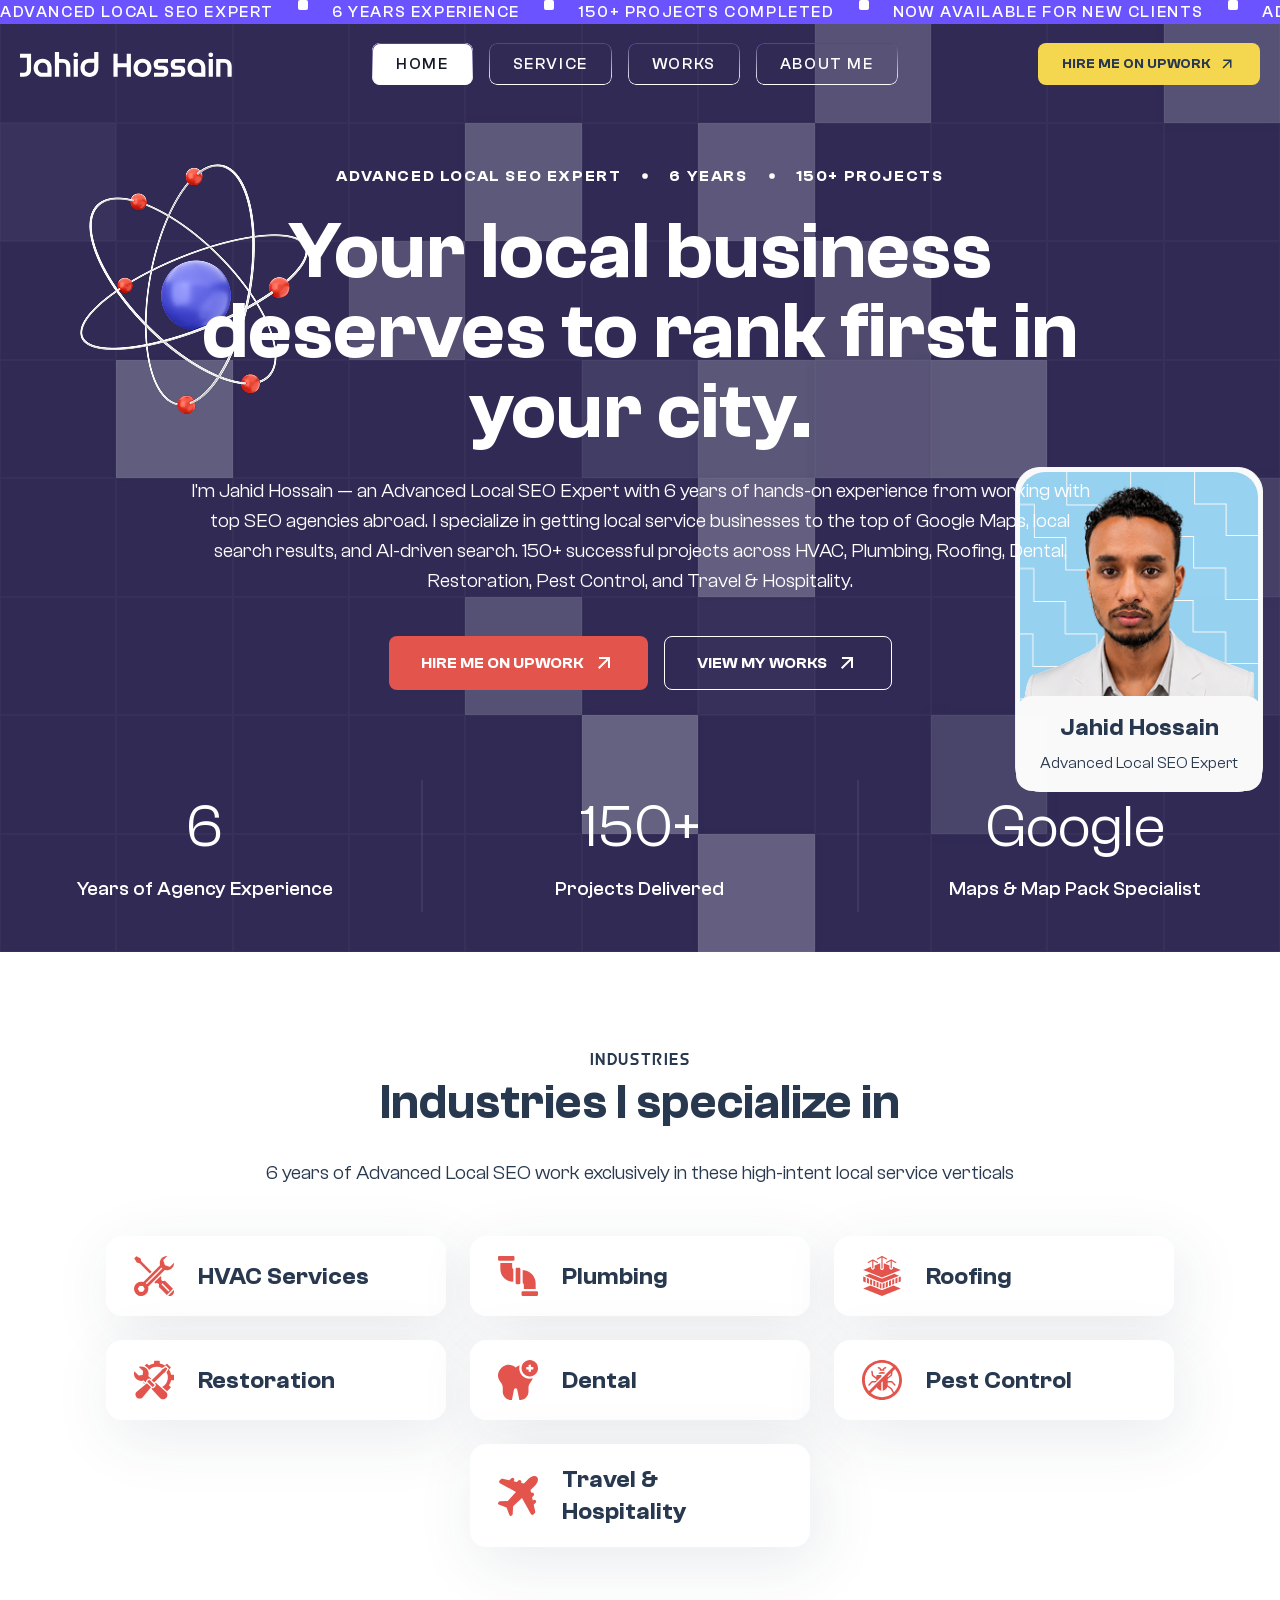
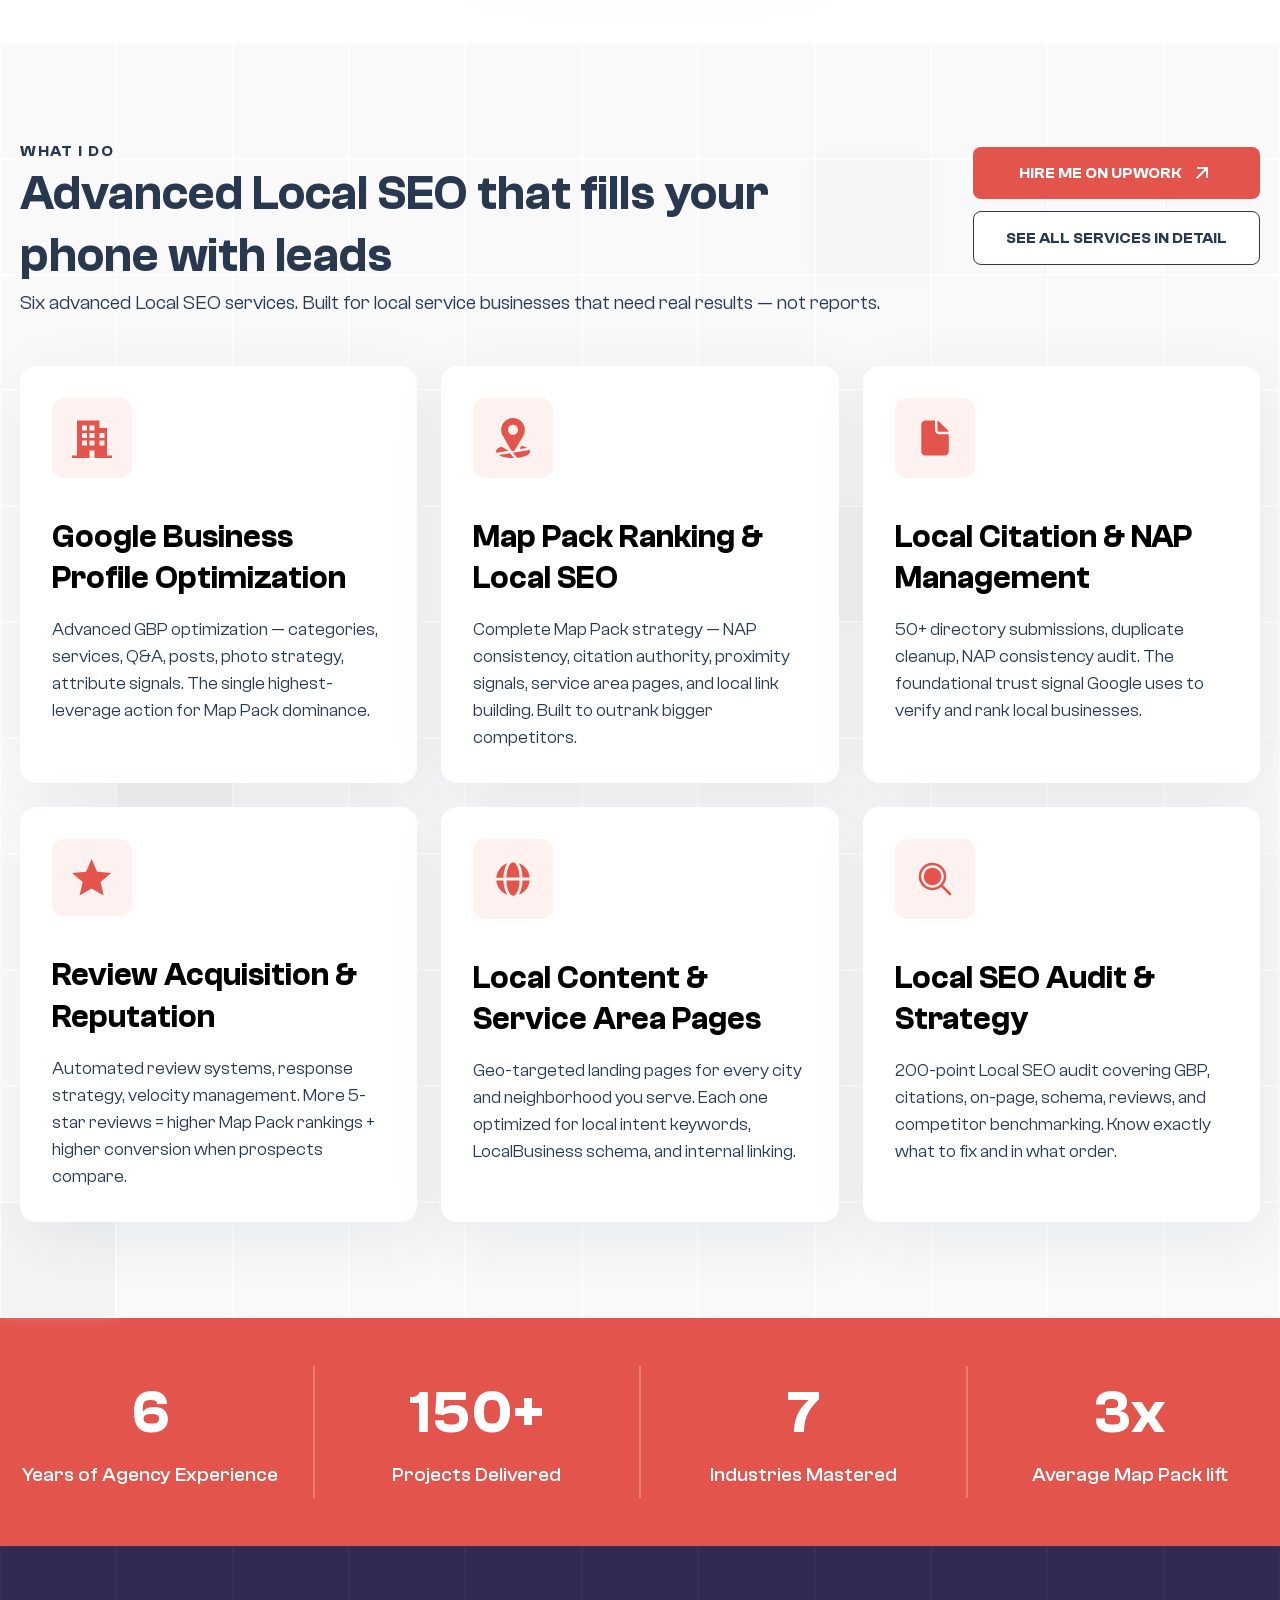
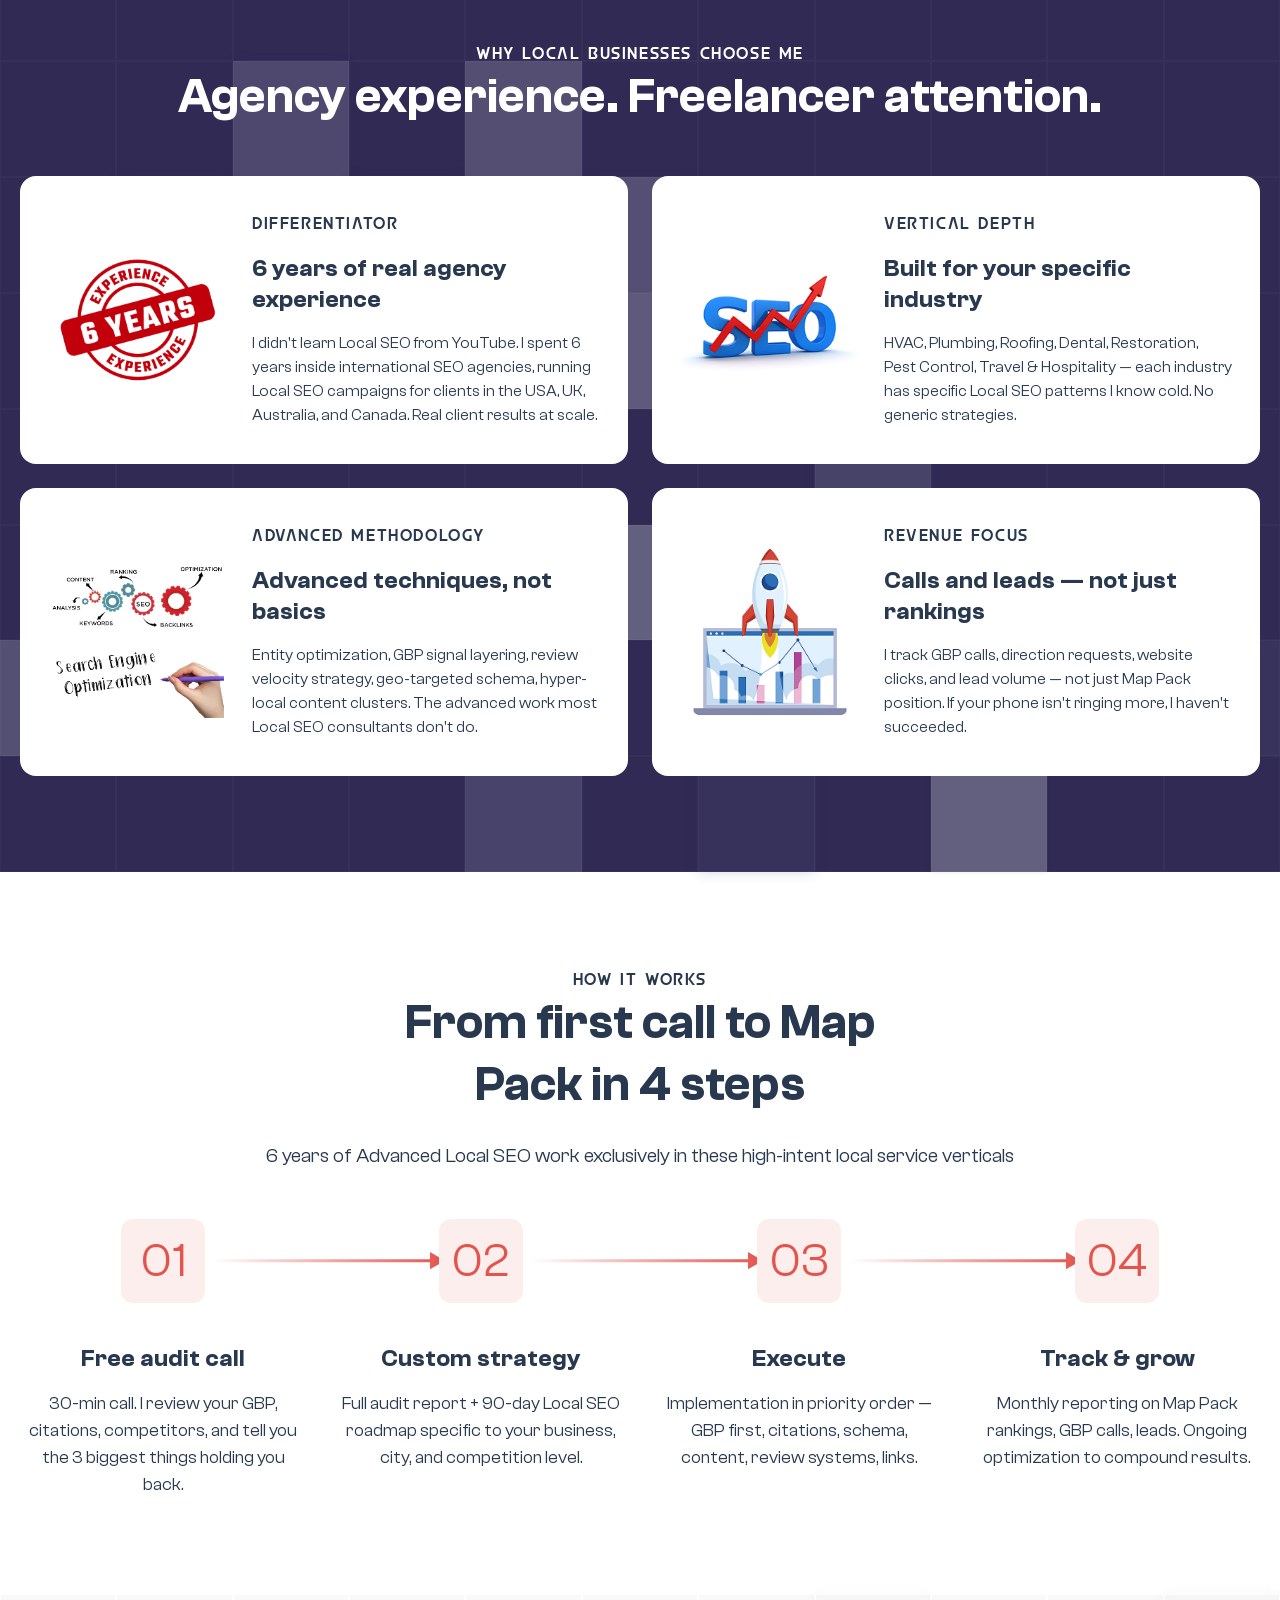
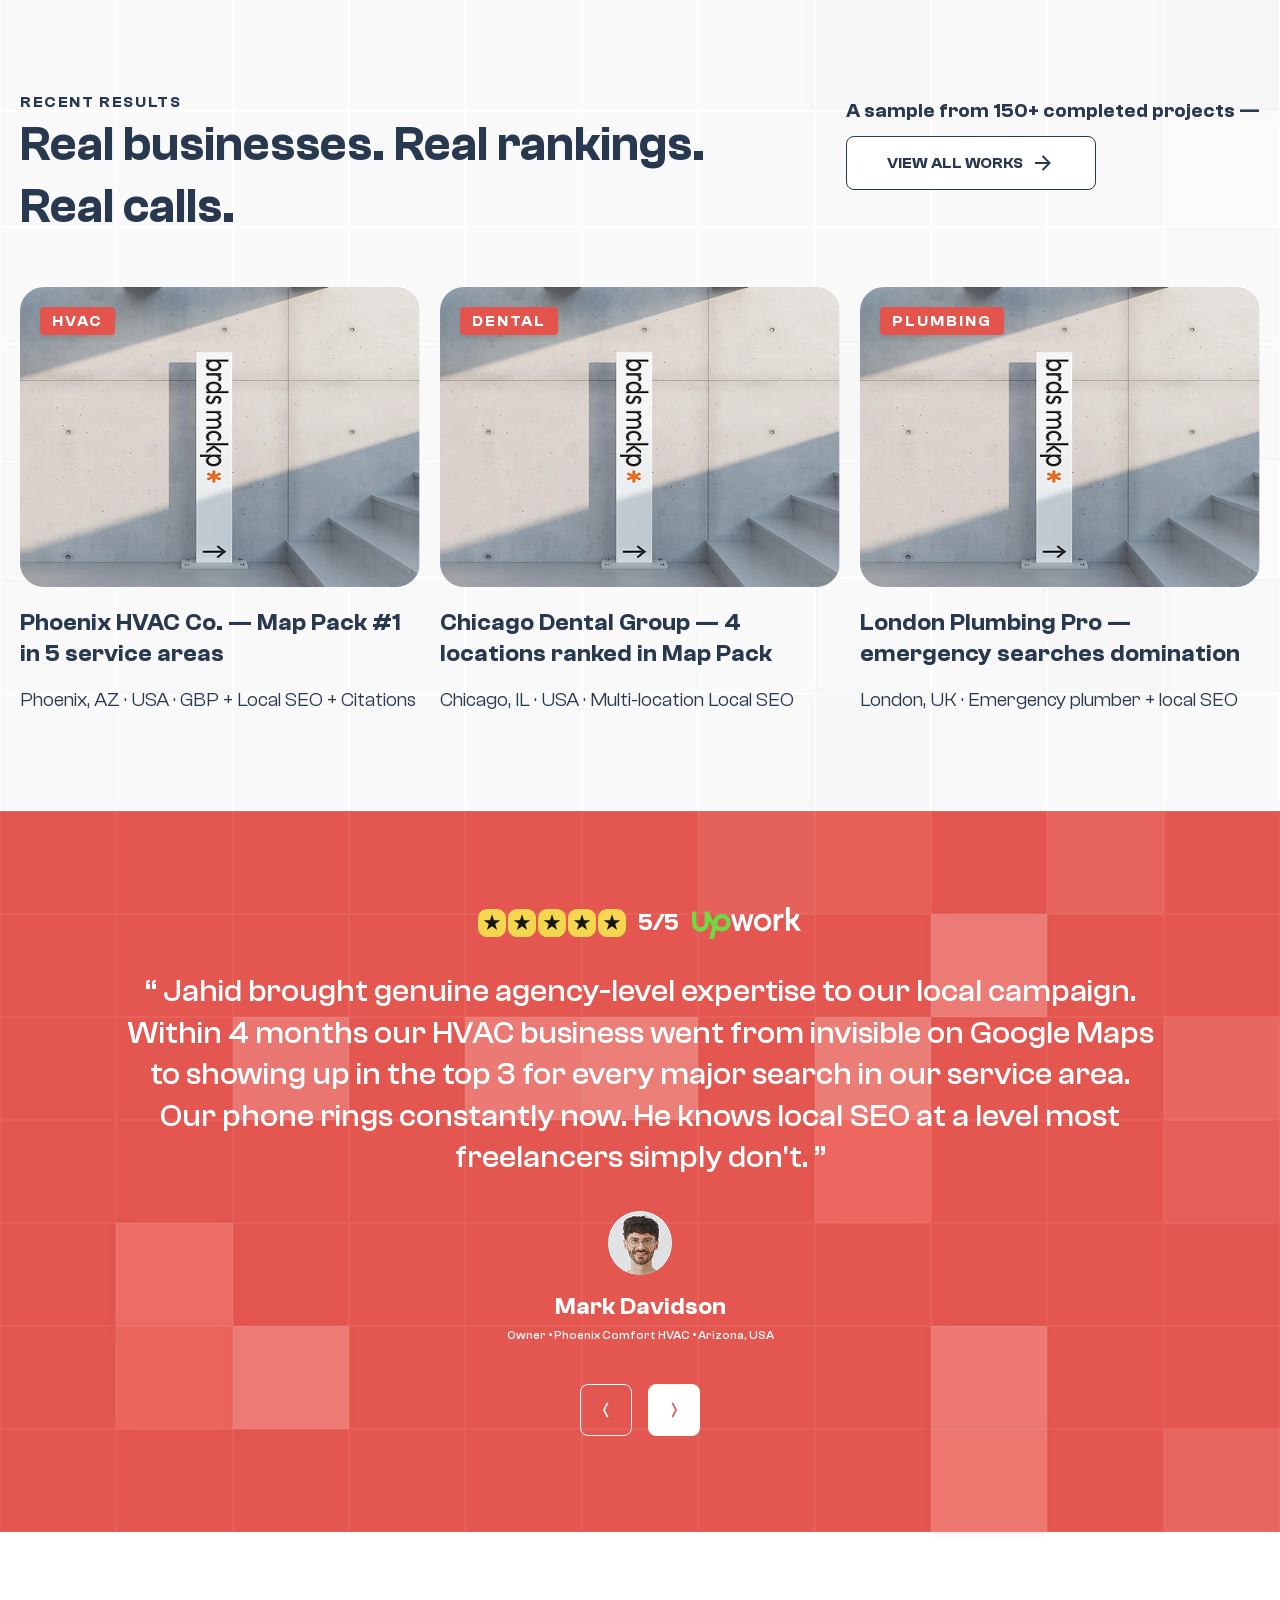
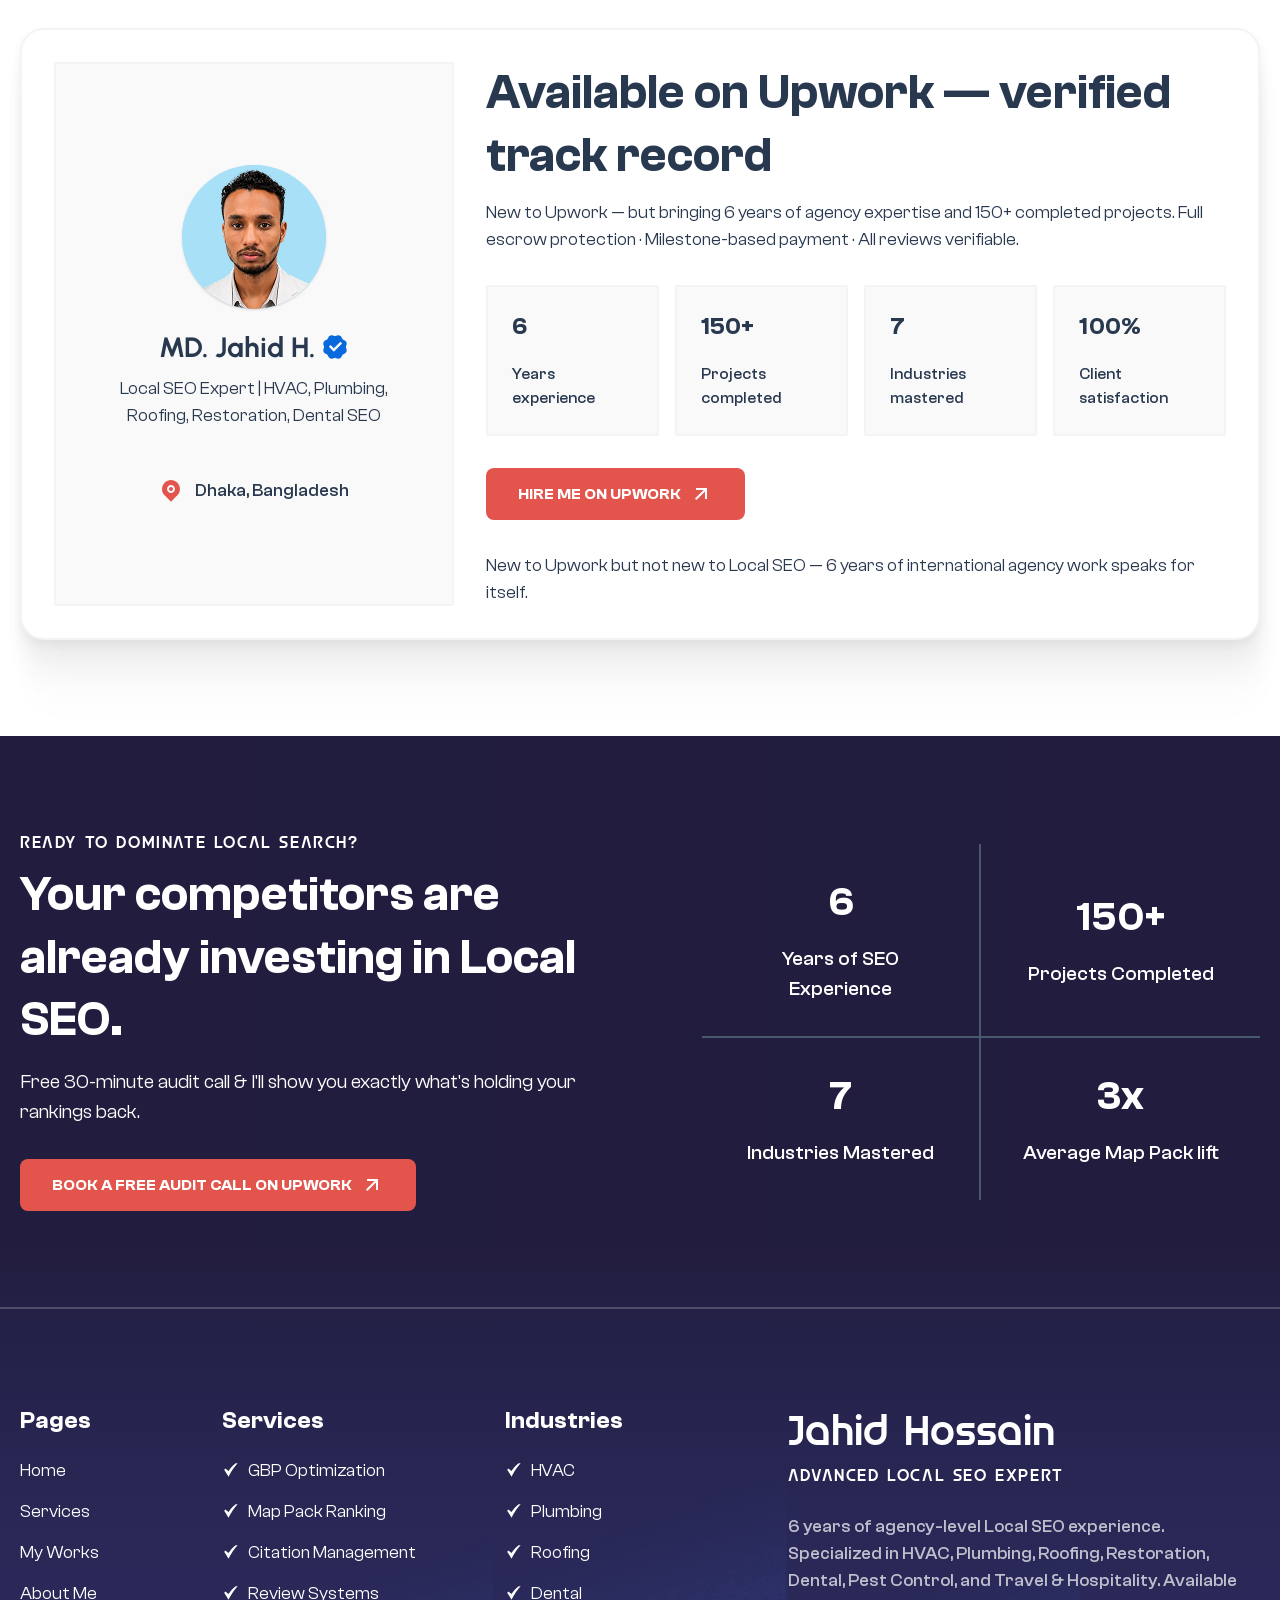
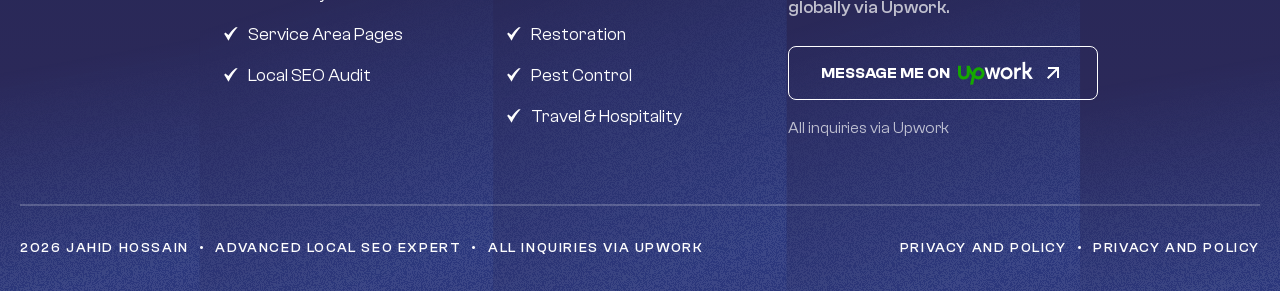
==== index.html @ 2a86c0bf "service page works" ====
<!DOCTYPE html>
<html lang="en">

<head>
    <meta charset="UTF-8">
    <meta name="viewport" content="width=device-width, initial-scale=1.0">
    <title>Jahid Hossain</title>
    <link rel="stylesheet" href="assets/css/splide.min.css">
    <link rel="stylesheet" href="assets/css/style.css">
</head>

<body>


    <!-- Heading marque -->
    <section class="bg-violet overflow-hidden select-none relative z-1100">
        <div class="marquee">

            <ul
                class="heading-marquee-track text-white font-clash font-medium text-sm md:text-base leading-[150%] tracking-[1.6px] uppercase">

                <!-- First set -->
                <li>ADVANCED LOCAL SEO EXPERT</li>
                <span class="dot-icon"></span>

                <li>6 YEARS EXPERIENCE</li>
                <span class="dot-icon"></span>

                <li>150+ PROJECTS COMPLETED</li>
                <span class="dot-icon"></span>

                <li>NOW AVAILABLE FOR NEW CLIENTS</li>

                <!-- Duplicate set (for seamless loop) -->
                <span class="dot-icon"></span>
                <li>ADVANCED LOCAL SEO EXPERT</li>
                <span class="dot-icon"></span>

                <li>6 YEARS EXPERIENCE</li>
                <span class="dot-icon"></span>

                <li>150+ PROJECTS COMPLETED</li>
                <span class="dot-icon"></span>

                <li>NOW AVAILABLE FOR NEW CLIENTS</li>

            </ul>

        </div>
    </section>

    <header class="header-section">
        <div class="container header">
            <div class="logo">
                <a href="index.html">
                    <img src="assets/images/jahid-hasan.svg" alt="logo">
                </a>
            </div>

            <nav class="nav">
                <a href="index.html" class="active">
                    <span class="nav-text">
                        <span>Home</span>
                        <span>Home</span>
                    </span>
                </a>

                <a href="services.html">
                    <span class="nav-text">
                        <span>Service</span>
                        <span>Service</span>
                    </span>
                </a>

                <a href="works.html">
                    <span class="nav-text">
                        <span>Works</span>
                        <span>Works</span>
                    </span>
                </a>

                <a href="about.html">
                    <span class="nav-text">
                        <span>About Me</span>
                        <span>About Me</span>
                    </span>
                </a>
            </nav>

            <a href="#" target="_blank" rel="noopener noreferrer" class="header-cta-btn cta-btn-hover">

                <span class="cta-btn-flair"></span>

                <span class="cta-btn-label">
                    <span>Hire me on Upwork</span>

                    <svg xmlns="http://www.w3.org/2000/svg" width="18" height="18" viewBox="0 0 18 18" fill="none">
                        <path
                            d="M12.0024 7.06066L5.54747 13.5156L4.48682 12.455L10.9418 6H5.25243V4.5H13.5024V12.75H12.0024V7.06066Z"
                            fill="currentColor" />
                    </svg>
                </span>

            </a>

            <!-- Mobile Hamburger -->
            <div class="hamburger" id="hamburger">
                <span></span>
                <span></span>
                <span></span>
            </div>
        </div>

    </header>

    <!-- Mobile Menu -->
    <div class="mobile-menu" id="mobileMenu">
        <a href="index.html">Home</a>
        <a href="services.html">Service</a>
        <a href="works.html">Works</a>
        <a href="about.html">About Me</a>
        <div>
            <a href="#"
                class="cta-btn-hover bg-yellow  px-6 sm:px-8 py-3.5 rounded-lg flex items-center justify-center gap-2 uppercase w-full sm:w-auto"
                data-block="button">

                <span class="cta-btn-flair"></span>

                <span
                    class="cta-btn-label text-midnight-blue text-sm sm:text-base font-semibold leading-6 flex items-center gap-2 relative z-10">
                    Hire me on Upwork
                    <svg xmlns="http://www.w3.org/2000/svg" width="18" height="18" viewBox="0 0 18 18" fill="none">
                        <path
                            d="M12.0024 7.06066L5.54747 13.5156L4.48682 12.455L10.9418 6H5.25243V4.5H13.5024V12.75H12.0024V7.06066Z"
                            fill="currentColor" />
                    </svg>
                </span>

            </a>
        </div>
    </div>

    <!-- Banner section -->
    <section class="relative min-h-screen bg-midnight-blue overflow-hidden  -mt-25">

        <!-- Animated Grid -->
        <div class="section-grid-bg" data-active="#37325B" data-border="rgba(255, 255, 255, 0.03)"></div>

        <!-- Content -->

        <!-- floating image and cards -->
        <div class="absolute top-40 left-50 md:left-20 electron-rotate">
            <img src="assets/images/electron.png" alt="electron" class="w-20 sm:w-28 md:w-32 lg:w-full h-auto">
        </div>
        <!-- Profile Details -->
        <div class="hidden  md:flex profile-card absolute right-5 bottom-40  items-center justify-center">

            <div class="relative bg-white rounded-[25px] p-1 border border-white">

                <!-- Image Area -->
                <div class="relative max-w-59.5 max-h-79 rounded-[25px] overflow-hidden bg-[#9AD6F4]">

                    <img src="assets/images/jahid.png" alt="Jahid Hossain"
                        class="w-full h-full object-cover object-top" />
                </div>

                <!-- Profile Detail Card -->
                <div class="absolute bottom-0 left-0 right-0 z-20 bg-white rounded-2xl px-5 py-4  text-center  ">

                    <h3 class="text-black text-2xl font-semibold leading-[130%] mb-2">
                        Jahid Hossain
                    </h3>

                    <p class="text-black text-[16px] font-normal leading-[150%]">
                        Advanced Local SEO Expert
                    </p>

                </div>

            </div>

        </div>
        <div class="container relative z-10 text-white flex flex-col justify-center px-4">

            <div class="hero-contents max-w-5xl text-center mx-auto pt-30 md:pt-40">

                <!-- Top stats -->
                <div class="hero-stats mb-6">
                    <ul
                        class="flex flex-col md:flex-row md:justify-center items-start md:items-center gap-1 sm:gap-3 text-sm sm:text-base font-semibold sm:leading-[150%] sm:tracking-[1.6px] uppercase text-start ">

                        <li class="flex gap-1 sm:gap-3 items-center">
                            <div class="md:hidden">
                                <svg xmlns="http://www.w3.org/2000/svg" width="24" height="24" viewBox="0 0 24 24"
                                    fill="none">
                                    <circle cx="12" cy="12" r="2.82353" fill="white" />
                                </svg>
                            </div>
                            <p>ADVANCED LOCAL SEO EXPERT</p>
                            <div class="hidden md:block">
                                <svg xmlns="http://www.w3.org/2000/svg" width="24" height="24" viewBox="0 0 24 24"
                                    fill="none">
                                    <circle cx="12" cy="12" r="2.82353" fill="white" />
                                </svg>
                            </div>
                        </li>

                        <li class="flex gap-1 sm:gap-3 items-center">
                            <div class="md:hidden">
                                <svg xmlns="http://www.w3.org/2000/svg" width="24" height="24" viewBox="0 0 24 24"
                                    fill="none">
                                    <circle cx="12" cy="12" r="2.82353" fill="white" />
                                </svg>
                            </div>
                            <p>6 YEARS</p>
                            <div class="hidden md:block">
                                <svg xmlns="http://www.w3.org/2000/svg" width="24" height="24" viewBox="0 0 24 24"
                                    fill="none">
                                    <circle cx="12" cy="12" r="2.82353" fill="white" />
                                </svg>
                            </div>
                        </li>

                        <li class="flex gap-1 sm:gap-3items-center">
                            <div class="md:hidden">
                                <svg xmlns="http://www.w3.org/2000/svg" width="24" height="24" viewBox="0 0 24 24"
                                    fill="none">
                                    <circle cx="12" cy="12" r="2.82353" fill="white" />
                                </svg>
                            </div>
                            <p>150+ PROJECTS</p>
                        </li>

                    </ul>
                </div>

                <!-- Heading -->
                <h1
                    class="hero-title text-[50px] sm:text-[70px] md:text-[80px]  font-semibold leading-tight md:leading-[100%] mb-2 sm:mb-4 md:mb-6">
                    Your local business deserves to rank first in your city.
                </h1>

                <!-- Paragraph -->
                <p
                    class="hero-description text-[14px] sm:text-lg md:text-xl font-normal leading-relaxed md:leading-[150%] max-w-226 text-start sm:text-center mx-auto ">
                    I'm Jahid Hossain — an Advanced Local SEO Expert with 6 years of hands-on experience from working
                    with top SEO agencies abroad. I specialize in getting local service businesses to the top of Google
                    Maps, local search results, and AI-driven search. 150+ successful projects across HVAC, Plumbing,
                    Roofing, Dental, Restoration, Pest Control, and Travel & Hospitality.
                </p>

                <!-- buttons -->
                <div
                    class="hero-buttons flex flex-col sm:flex-row justify-center gap-2 sm:gap-4 mt-4 sm:mt-6 md:mt-10 px-4">

                    <a href="#"
                        class="cta-btn-hover bg-tomato  px-6 sm:px-8 py-2 sm:py-3.5 rounded-lg flex items-center justify-center gap-2 uppercase w-full sm:w-auto"
                        data-block="button">

                        <span class="cta-btn-flair"></span>

                        <span
                            class="cta-btn-label text-sm sm:text-base font-semibold leading-6 flex items-center gap-2 relative z-10">
                            Hire me on Upwork
                            <img src="assets/images/white-arrow-right.svg" alt="arrow">
                        </span>

                    </a>
                    <a href="#"
                        class="hero-btn cta-btn-hover bg-transparent border border-white px-6 sm:px-8 py-2 sm:py-3.5 rounded-lg flex items-center justify-center gap-2 uppercase w-full sm:w-auto">

                        <span class="cta-btn-flair"></span>

                        <span
                            class="cta-btn-label text-sm sm:text-base font-semibold leading-6 flex items-center gap-2">
                            View my works
                            <img src="assets/images/white-arrow-right.svg" alt="arrow">
                        </span>

                    </a>

                </div>

                <!-- Mobile view profile card -->
                <div class="md:hidden flex mobile-profile-card items-center justify-center mt-5">

                    <div class="relative bg-white rounded-[18px] p-1 border border-white w-65">

                        <!-- Image Area -->
                        <div class="relative w-full h-80 rounded-[18px] overflow-hidden bg-[#9AD6F4]">

                            <img src="assets/images/jahid.png" alt="Jahid Hossain"
                                class="w-full h-full object-cover object-top" />

                        </div>

                        <!-- Profile Detail Card -->
                        <div class="absolute bottom-0 left-0 right-0 z-20 bg-white rounded-xl px-3 py-3 text-center">

                            <h3 class="text-black text-lg font-semibold leading-[130%] mb-1">
                                Jahid Hossain
                            </h3>

                            <p class="text-black text-sm font-normal leading-[150%]">
                                Advanced Local SEO Expert
                            </p>

                        </div>

                    </div>

                </div>

            </div>


            <!-- Bottom stats -->
            <div
                class="hero-bottom-stats flex flex-col sm:flex-row items-stretch justify-between gap-2 sm:gap-8 text-white md:pt-22.5 pb-10">

                <!-- Item 1 -->
                <div class="stat-item text-center flex-1 py-2">
                    <h3 class="text-[40px] md:text-[60px] font-normal leading-[130%]">
                        6
                    </h3>
                    <p class="text-base md:text-xl font-medium leading-[150%] mt-2">
                        Years of Agency Experience
                    </p>
                </div>

                <!-- Divider -->
                <div class="hidden md:block w-0.5 bg-white/24 self-stretch"></div>

                <!-- Item 2 -->
                <div class="stat-item text-center flex-1 py-2">
                    <h3 class="text-[40px] md:text-[60px] font-normal leading-[130%]">
                        150+
                    </h3>
                    <p class="text-base md:text-xl font-medium leading-[150%] mt-2">
                        Projects Delivered
                    </p>
                </div>

                <!-- Divider -->
                <div class="hidden md:block w-0.5 bg-white/24 self-stretch"></div>

                <!-- Item 3 -->
                <div class="stat-item text-center flex-1 py-2">
                    <h3 class="text-[40px] md:text-[60px] font-normal leading-[130%]">
                        Google
                    </h3>
                    <p class="text-base md:text-xl font-medium leading-[150%] mt-2">
                        Maps & Map Pack Specialist
                    </p>
                </div>

            </div>


        </div>

    </section>


    <!-- Industries section -->
    <section class="w-full bg-white section-padding">
        <div class="container text-center">

            <!-- Section heading -->
            <div class="section-headign">
                <!-- Subtitle -->
                <span
                    class="text-black text-base font-bold leading-[100%] md:leading-[130%] tracking-[1.6px] uppercase  mb-3">
                    Industries
                </span>

                <!-- Main Heading -->
                <h2
                    class="text-black text-[40px] md:text-[48px] font-semibold leading-[100%] md:leading-[130%] mb-3 md:mb-6">
                    Industries I specialize in
                </h2>

                <!-- Description -->
                <p class="text-black text-lg md:text-xl font-normal  leading-[150%]">
                    6 years of Advanced Local SEO work exclusively in these high-intent local service verticals
                </p>
            </div>

            <!-- Cards Layout Container -->
            <div class="industries-card flex flex-wrap justify-center gap-6 mx-auto text-start mt-[48px]">

                <!-- HVAC Services -->
                <div
                    class="bg-white w-85 px-5 py-3 sm:px-7 sm:py-5 flex items-center gap-6 rounded-xl sm:rounded-2xl shadow-[8px_16px_64px_0_rgba(40,56,79,0.10)] transition-all duration-300 hover:-translate-y-0.5">
                    <img src="assets/images/HVAC-Services.svg" alt="" class="w-7.5 sm:w-10">
                    <span class="text-black text-lg sm:text-xl md:text-2xl font-semibold leading-[130%]">HVAC
                        Services</span>
                </div>

                <!-- Plumbing -->
                <div
                    class="bg-white w-85 px-5 py-3 sm:px-7 sm:py-5 flex items-center gap-6 rounded-xl sm:rounded-2xl shadow-[8px_16px_64px_0_rgba(40,56,79,0.10)] transition-all duration-300 hover:-translate-y-0.5">
                    <img src="assets/images/plumbing.svg" alt="" class="w-7.5 sm:w-10">
                    <span class="text-black text-lg sm:text-xl md:text-2xl font-semibold leading-[130%]">Plumbing</span>
                </div>

                <!-- Roofing -->
                <div
                    class="bg-white w-85 px-5 py-3 sm:px-7 sm:py-5 flex items-center gap-6 rounded-xl sm:rounded-2xl shadow-[8px_16px_64px_0_rgba(40,56,79,0.10)] transition-all duration-300 hover:-translate-y-0.5">
                    <img src="assets/images/Roofing.svg" alt="" class="w-7.5 sm:w-10">
                    <span class="text-black text-lg sm:text-xl md:text-2xl font-semibold leading-[130%]">Roofing</span>
                </div>

                <!-- Restoration -->
                <div
                    class="bg-white w-85 px-5 py-3 sm:px-7 sm:py-5 flex items-center gap-6 rounded-xl sm:rounded-2xl shadow-[8px_16px_64px_0_rgba(40,56,79,0.10)] transition-all duration-300 hover:-translate-y-0.5">
                    <img src="assets/images/Restoration.svg" alt="" class="w-7.5 sm:w-10">
                    <span
                        class="text-black text-lg sm:text-xl md:text-2xl font-semibold leading-[130%]">Restoration</span>
                </div>

                <!-- Dental -->
                <div
                    class="bg-white w-85 px-5 py-3 sm:px-7 sm:py-5 flex items-center gap-6 rounded-xl sm:rounded-2xl shadow-[8px_16px_64px_0_rgba(40,56,79,0.10)] transition-all duration-300 hover:-translate-y-0.5">
                    <img src="assets/images/Dental.svg" alt="" class="w-7.5 sm:w-10">
                    <span class="text-black text-lg sm:text-xl md:text-2xl font-semibold leading-[130%]">Dental</span>
                </div>

                <!-- Pest Control -->
                <div
                    class="bg-white w-85 px-5 py-3 sm:px-7 sm:py-5 flex items-center gap-6 rounded-xl sm:rounded-2xl shadow-[8px_16px_64px_0_rgba(40,56,79,0.10)] transition-all duration-300 hover:-translate-y-0.5">
                    <img src="assets/images/pest-control.svg" alt="" class="w-7.5 sm:w-10">
                    <span class="text-black text-lg sm:text-xl md:text-2xl font-semibold leading-[130%]">Pest
                        Control</span>
                </div>

                <!-- Travel & Hospitality -->
                <div
                    class="bg-white w-85 px-5 py-3 sm:px-7 sm:py-5 flex items-center gap-6 rounded-xl sm:rounded-2xl shadow-[8px_16px_64px_0_rgba(40,56,79,0.10)] transition-all duration-300 hover:-translate-y-0.5">
                    <img src="assets/images/Travel-Hospitality.svg" alt="" class="w-7.5 sm:w-10">
                    <span class="text-black text-lg sm:text-xl md:text-2xl font-semibold leading-[130%]">Travel &
                        Hospitality</span>
                </div>

            </div>

        </div>
    </section>

    <!-- My services section -->
    <section class="my-services-section bg-[#F9F9F9] relative section-padding">
        <!-- Animated Grid -->
        <div class="section-grid-bg" data-active="#F4F4F4" data-border="rgba(255, 255, 255, 0.80)"></div>


        <!-- Services Container Section -->
        <div class="container">
            <div class="relative z-100">

                <!-- Header Block -->
                <div class="flex flex-col lg:flex-row lg:justify-between lg:items-start gap-6 mb-12">
                    <div class="max-w-223.5">
                        <!-- Subtitle -->
                        <span class="text-black  text-base font-semibold leading-[150%] tracking-[1.6px] uppercase">
                            What I Do
                        </span>
                        <!-- Main Heading -->
                        <h2
                            class="text-black  text-[40px] md:text-[48px] font-semibold leading-[100%] md:leading-[130%] mt-5 md:mt-0">
                            Advanced Local SEO that fills your phone with leads
                        </h2>
                        <!-- Description -->
                        <p class="text-black text-lg md:text-xl font-normal leading-[150%]">
                            Six advanced Local SEO services. Built for local service businesses that need real
                            results — not reports.
                        </p>
                    </div>

                    <!-- Call to Actions -->
                    <div class="flex flex-col sm:flex-row lg:flex-col gap-3  pt-2">

                        <a href="#"
                            class="cta-btn-hover bg-tomato  px-6 sm:px-8 py-2 sm:py-3.5 rounded-lg flex items-center justify-center gap-2 uppercase w-full sm:w-auto"
                            data-block="button">

                            <span class="cta-btn-flair"></span>

                            <span
                                class="cta-btn-label text-white text-sm sm:text-base font-semibold leading-6 flex items-center gap-2 relative z-10">
                                Hire me on Upwork
                                <img src="assets/images/white-arrow-right.svg" alt="arrow">
                            </span>

                        </a>
                        <a href="#"
                            class="group bg-white border border-black hover:bg-tomato hover:border-tomato px-6 sm:px-8 py-2 sm:py-3.5 rounded-lg flex items-center justify-center transition duration-500 ease-in-out gap-2 uppercase w-full sm:w-auto">

                            <span
                                class="text-black  text-sm sm:text-base font-semibold leading-6 flex items-center gap-2 relative z-10  transition duration-500 ease-in-out">
                                See all services in detail
                            </span>

                        </a>
                    </div>
                </div>

                <!-- 3-Column Service Cards Grid -->
                <div class="grid grid-cols-1 md:grid-cols-2 lg:grid-cols-3 gap-6">

                    <!-- Card 1:  -->
                    <div
                        class="bg-white rounded-xl md:rounded-2xl p-5 sm:p-5 md:p-8 flex flex-col justify-between shadow-[8px_16px_64px_0_rgba(40,56,79,0.08)]">
                        <div>
                            <div
                                class="inline-block p-5 rounded-lg md:rounded-xl bg-[#fdf2f0] flex items-center justify-center text-[#de5444] mb-3 md:mb-8">
                                <!-- Icon -->
                                <img src="assets/images/Google-Business-Profile-Optimization.svg"
                                    alt="Google Business Profile Optimization" class="w-7.5 sm:w-10">
                            </div>

                            <h3 class="text-2xl sm:text-3xl md:text-[32px] font-semibold leading-[130%]">
                                Google Business Profile Optimization
                            </h3>

                            <p class="text-black text-base sm:text-lg font-normal leading-[150%] mt-4">
                                Advanced GBP optimization — categories, services, Q&A, posts, photo strategy, attribute
                                signals. The single highest-leverage action for Map Pack dominance.
                            </p>
                        </div>
                    </div>
                    <!-- Card 2:  -->
                    <div
                        class="bg-white rounded-xl md:rounded-2xl p-5 sm:p-5 md:p-8 flex flex-col justify-between shadow-[8px_16px_64px_0_rgba(40,56,79,0.08)]">
                        <div>
                            <div
                                class="inline-block p-5 rounded-lg md:rounded-xl bg-[#fdf2f0] flex items-center justify-center text-[#de5444] mb-3 md:mb-8">
                                <!-- Icon -->
                                <img src="assets/images/Map-Pack-Ranking-&-Local SEO.svg"
                                    alt="Map Pack Ranking & Local SEO" class="w-7.5 sm:w-10">
                            </div>

                            <h3 class="text-2xl sm:text-3xl md:text-[32px] font-semibold leading-[130%]">
                                Map Pack Ranking & Local SEO
                            </h3>

                            <p class="text-black text-base sm:text-lg font-normal leading-[150%] mt-4">
                                Complete Map Pack strategy — NAP consistency, citation authority, proximity signals,
                                service area pages, and local link building. Built to outrank bigger competitors.
                            </p>
                        </div>
                    </div>
                    <!-- Card 3:  -->
                    <div
                        class="bg-white rounded-xl md:rounded-2xl p-5 sm:p-5 md:p-8 flex flex-col justify-between shadow-[8px_16px_64px_0_rgba(40,56,79,0.08)]">
                        <div>
                            <div
                                class="inline-block p-5 rounded-lg md:rounded-xl bg-[#fdf2f0] flex items-center justify-center text-[#de5444] mb-3 md:mb-8">
                                <!-- Icon -->
                                <img src="assets/images/local-citation-nap-management.svg"
                                    alt="Local Citation & NAP Management" class="w-7.5 sm:w-10">
                            </div>

                            <h3 class="text-2xl sm:text-3xl md:text-[32px] font-semibold leading-[130%]">
                                Local Citation & NAP Management
                            </h3>

                            <p class="text-black text-base sm:text-lg font-normal leading-[150%] mt-4">
                                50+ directory submissions, duplicate cleanup, NAP consistency audit. The foundational
                                trust signal Google uses to verify and rank local businesses.
                            </p>
                        </div>
                    </div>
                    <!-- Card 4:  -->
                    <div
                        class="bg-white rounded-xl md:rounded-2xl p-5 sm:p-5 md:p-8 flex flex-col justify-between shadow-[8px_16px_64px_0_rgba(40,56,79,0.08)]">
                        <div>
                            <div
                                class="inline-block p-5 rounded-lg md:rounded-xl bg-[#fdf2f0] flex items-center justify-center text-[#de5444] mb-3 md:mb-8">
                                <!-- Icon -->
                                <img src="assets/images/review-acquisition-reputation.svg"
                                    alt="Review Acquisition & Reputation" class="w-7.5 sm:w-10">
                            </div>

                            <h3 class="text-2xl sm:text-3xl md:text-[32px] font-semibold leading-[130%]">
                                Review Acquisition & Reputation
                            </h3>

                            <p class="text-black text-base sm:text-lg font-normal leading-[150%] mt-4">
                                Automated review systems, response strategy, velocity management. More 5-star reviews =
                                higher Map Pack rankings + higher conversion when prospects compare.
                            </p>
                        </div>
                    </div>
                    <!-- Card 5:  -->
                    <div
                        class="bg-white rounded-xl md:rounded-2xl p-5 sm:p-5 md:p-8 flex flex-col justify-between shadow-[8px_16px_64px_0_rgba(40,56,79,0.08)]">
                        <div>
                            <div
                                class="inline-block p-5 rounded-lg md:rounded-xl bg-[#fdf2f0] flex items-center justify-center text-[#de5444] mb-3 md:mb-8">
                                <!-- Icon -->
                                <img src="assets/images/local-content-service-area-pagesl.svg"
                                    alt="Local Content & Service Area Pages" class="w-7.5 sm:w-10">
                            </div>

                            <h3 class="text-2xl sm:text-3xl md:text-[32px] font-semibold leading-[130%]">
                                Local Content & Service Area Pages
                            </h3>

                            <p class="text-black text-base sm:text-lg font-normal leading-[150%] mt-4">
                                Geo-targeted landing pages for every city and neighborhood you serve. Each one optimized
                                for local intent keywords, LocalBusiness schema, and internal linking.
                            </p>
                        </div>
                    </div>
                    <!-- Card 6:  -->
                    <div
                        class="bg-white rounded-xl md:rounded-2xl p-5 sm:p-5 md:p-8 flex flex-col justify-between shadow-[8px_16px_64px_0_rgba(40,56,79,0.08)]">
                        <div>
                            <div
                                class="inline-block p-5 rounded-lg md:rounded-xl bg-[#fdf2f0] flex items-center justify-center text-[#de5444] mb-3 md:mb-8">
                                <!-- Icon -->
                                <img src="assets/images/local-seo-audit-strategy.svg" alt="Local SEO Audit & Strategy
">
                            </div>

                            <h3 class="text-2xl sm:text-3xl md:text-[32px] font-semibold leading-[130%]">
                                Local SEO Audit & Strategy

                            </h3>

                            <p class="text-black text-base sm:text-lg font-normal leading-[150%] mt-4">
                                200-point Local SEO audit covering GBP, citations, on-page, schema, reviews, and
                                competitor benchmarking. Know exactly what to fix and in what order.
                            </p>
                        </div>
                    </div>

                </div>
            </div>
        </div>
    </section>


    <!-- Stats section -->
    <section class="bg-tomato py-7.5 md:py-12">
        <div class="container">
            <div class=" flex flex-col sm:flex-row items-stretch justify-between gap-1 sm:gap-8 text-white ">

                <!-- Item 1 -->
                <div class="stat-item text-center flex-1 py-2">
                    <h3 class="text-[40px] md:text-[60px] font-semibold leading-[130%]">
                        6
                    </h3>
                    <p class="text-base md:text-xl font-medium leading-[150%] mt-2">
                        Years of Agency Experience
                    </p>
                </div>

                <!-- Divider -->
                <div class="hidden md:block w-0.5 bg-white/24 self-stretch"></div>

                <!-- Item 2 -->
                <div class="stat-item text-center flex-1 py-2">
                    <h3 class="text-[40px] md:text-[60px] font-semibold leading-[130%]">
                        150+
                    </h3>
                    <p class="text-base md:text-xl font-medium leading-[150%] mt-2">
                        Projects Delivered
                    </p>
                </div>

                <!-- Divider -->
                <div class="hidden md:block w-0.5 bg-white/24 self-stretch"></div>

                <!-- Item 3 -->
                <div class="stat-item text-center flex-1 py-2">
                    <h3 class="text-[40px] md:text-[60px] font-semibold leading-[130%]">
                        7
                    </h3>
                    <p class="text-base md:text-xl font-medium leading-[150%] mt-2">
                        Industries Mastered
                    </p>
                </div>
                <!-- Divider -->
                <div class="hidden md:block w-0.5 bg-white/24 self-stretch"></div>
                <!-- Item 4 -->
                <div class="stat-item text-center flex-1 py-2">
                    <h3 class="text-[40px] md:text-[60px] font-semibold leading-[130%]">
                        3x
                    </h3>
                    <p class="text-base md:text-xl font-medium leading-[150%] mt-2">
                        Average Map Pack lift
                    </p>
                </div>
            </div>
        </div>
    </section>


    <!-- Why local businesses choose me -->
    <section class="bg-midnight-blue  relative section-padding">
        <!-- Animated Grid -->
        <div class="section-grid-bg" data-active="#37325B" data-border="rgba(255, 255, 255, 0.03)"></div>

        <div class="container relative">
            <!-- Section heading -->
            <div class="section-headign text-center">
                <!-- Subtitle -->
                <span
                    class="text-white text-base font-bold leading-[100%] md:leading-[130%] tracking-[1.6px] uppercase  mb-3">
                    Why local businesses choose me
                </span>

                <!-- Main Heading -->
                <h2
                    class="text-white text-[40px] md:text-[48px] font-semibold leading-[100%] md:leading-[130%] mb-3 md:mb-6">
                    Agency experience. Freelancer attention.
                </h2>
            </div>

            <!-- Card contents -->
            <div class="card-contents-wrapper mt-12">
                <!-- cards wrapper -->
                <div class="grid grid-cols-1 lg:grid-cols-2 gap-6">

                    <!-- Card -->
                    <div
                        class="min-h-72 bg-white rounded-xl md:rounded-2xl px-5 sm:px-7 py-5 flex flex-col lg:flex-row items-center lg:items-center gap-6  ">

                        <!-- Image -->
                        <div
                            class="w-32 h-32 sm:w-40 sm:h-40 lg:w-45 lg:h-full shrink-0 flex items-center justify-center">
                            <img src="assets/images/6-years-of-real-agency-experience.png"
                                alt="6 Years Experience Stamp" class="w-full h-full object-contain" />
                        </div>

                        <!-- Content -->
                        <div class="flex-1 flex flex-col justify-center md:text-center lg:text-left max-w-109">
                            <span
                                class="text-black text-[12px] sm:text-base font-bold md:leading-[150%] md:tracking-[1.6px] uppercase mb-3 sm:mb-4">
                                Differentiator
                            </span>

                            <h3 class="text-black text-xl sm:text-2xl font-semibold leading-[130%] mb-3 sm:mb-4">
                                6 years of real agency experience
                            </h3>

                            <p class="text-black text-base font-normal leading-[150%]">
                                I didn't learn Local SEO from YouTube. I spent 6 years inside international SEO
                                agencies,
                                running Local SEO campaigns for clients in the USA, UK, Australia, and Canada. Real
                                client
                                results at scale.
                            </p>
                        </div>

                    </div>
                    <!-- Card -->
                    <div
                        class="min-h-72 bg-white rounded-xl md:rounded-2xl px-5 sm:px-7 py-5 flex flex-col lg:flex-row items-center lg:items-center gap-6  ">

                        <!-- Image -->
                        <div
                            class="w-32 h-32 sm:w-40 sm:h-40 lg:w-45 lg:h-full shrink-0 flex items-center justify-center">
                            <img src="assets/images/built-for-your-specific-industry.png" alt="6 Years Experience Stamp"
                                class="w-full h-full object-contain" />
                        </div>

                        <!-- Content -->
                        <div class="flex-1 flex flex-col justify-center md:text-centerlg:text-left max-w-109">
                            <span
                                class="text-black text-[12px] sm:text-base font-bold md:leading-[150%] md:tracking-[1.6px] uppercase mb-3 sm:mb-4">
                                Vertical depth
                            </span>

                            <h3 class="text-black text-xl sm:text-2xl font-semibold leading-[130%] mb-3 sm:mb-4">
                                Built for your specific industry
                            </h3>

                            <p class="text-black text-base font-normal leading-[150%]">
                                HVAC, Plumbing, Roofing, Dental, Restoration, Pest Control, Travel & Hospitality — each
                                industry has specific Local SEO patterns I know cold. No generic strategies.
                            </p>
                        </div>

                    </div>
                    <!-- Card -->
                    <div
                        class="min-h-72 bg-white rounded-xl md:rounded-2xl px-5 sm:px-7 py-5 flex flex-col lg:flex-row items-center lg:items-center gap-6  ">

                        <!-- Image -->
                        <div
                            class="w-32 h-32 sm:w-40 sm:h-40 lg:w-45 lg:h-full shrink-0 flex items-center justify-center">
                            <img src="assets/images/advanced-techniques-not-basics.png" alt="6 Years Experience Stamp"
                                class="w-full h-full object-contain" />
                        </div>

                        <!-- Content -->
                        <div class="flex-1 flex flex-col justify-center md:text-center lg:text-left max-w-109">
                            <span
                                class="text-black text-[12px] sm:text-base font-bold md:leading-[150%] md:tracking-[1.6px] uppercase mb-3 sm:mb-4">
                                Advanced methodology
                            </span>

                            <h3 class="text-black text-xl sm:text-2xl font-semibold leading-[130%] mb-3 sm:mb-4">
                                Advanced techniques, not basics
                            </h3>

                            <p class="text-black text-base font-normal leading-[150%]">
                                Entity optimization, GBP signal layering, review velocity strategy, geo-targeted schema,
                                hyper-local content clusters. The advanced work most Local SEO consultants don't do.
                            </p>
                        </div>

                    </div>
                    <!-- Card -->
                    <div
                        class="min-h-72 bg-white rounded-xl md:rounded-2xl px-5 sm:px-7 py-5 flex flex-col lg:flex-row items-center lg:items-center gap-6  ">

                        <!-- Image -->
                        <div
                            class="w-32 h-32 sm:w-40 sm:h-40 lg:w-45 lg:h-full shrink-0 flex items-center justify-center">
                            <img src="assets/images/calls-and-leads-not-just-rankings.png"
                                alt="6 Years Experience Stamp" class="w-full h-full object-contain" />
                        </div>

                        <!-- Content -->
                        <div class="flex-1 flex flex-col justify-center md:text-center lg:text-left max-w-109">
                            <span
                                class="text-black text-[12px] sm:text-base font-bold md:leading-[150%] md:tracking-[1.6px] uppercase mb-3 sm:mb-4">
                                Revenue focus
                            </span>

                            <h3 class="text-black text-xl sm:text-2xl font-semibold leading-[130%] mb-3 sm:mb-4">
                                Calls and leads — not just rankings
                            </h3>

                            <p class="text-black text-base font-normal leading-[150%]">
                                I track GBP calls, direction requests, website clicks, and lead volume — not just Map
                                Pack position. If your phone isn't ringing more, I haven't succeeded.
                            </p>
                        </div>

                    </div>

                </div>
            </div>
        </div>

    </section>


    <!-- How it works section -->
    <section class="section-padding">
        <div class="container">
            <!-- Section heading -->
            <div class="section-headign text-center max-w-190 mx-auto">
                <!-- Subtitle -->
                <span
                    class="text-black text-base font-bold leading-[100%] md:leading-[130%] tracking-[1.6px] uppercase  mb-3">
                    How it works
                </span>

                <!-- Main Heading -->
                <h2
                    class="text-black text-[40px] md:text-[48px] font-semibold leading-[100%] md:leading-[130%] max-w-124 mx-auto mb-3 md:mb-6">
                    From first call to Map Pack in 4 steps
                </h2>
                <!-- Description -->
                <p class="text-black text-lg md:text-xl font-normal  leading-[150%]">
                    6 years of Advanced Local SEO work exclusively in these high-intent local service verticals
                </p>
            </div>



            <!-- Process Step Block from image_f2aa5f.png & image_f235e2.png -->
            <div class="mt-10 md:mt-12">
                <div
                    class="grid grid-cols-1 sm:grid-cols-2 xl:grid-cols-4 gap-y-4 sm:gap-y-8 gap-x-8 justify-items-center">

                    <!-- Step 01 -->
                    <div class="w-full max-w-91 flex flex-col items-center sm:text-center">
                        <div class="relative w-16  sm:w-21 h-16 sm:h-21 flex items-center justify-center">
                            <div
                                class="w-full h-full rounded-xl bg-soft-tomato flex items-center justify-center p-2.75 text-tomato text-[32px] sm:text-[48px] font-normal leading-[130%]">
                                01
                            </div>

                            <div
                                class="hidden xl:flex absolute lg:top-1/2 lg:-translate-y-1/2 lg:left-[calc(100%+8px)] w-58 h-auto overflow-hidden pointer-events-none select-none items-center">
                                <img src="assets/images/big-arrow-line.svg" alt="arrow separator"
                                    class="w-full h-auto block" />
                            </div>
                        </div>

                        <h3 class="text-black text-[24px] font-semibold leading-[130%]  mb-2 sm:mb-4 mt-2 md:mt-10">
                            Free audit call
                        </h3>

                        <p class="text-black text-base md:text-lg font-normal leading-[150%]">
                            30-min call. I review your GBP, citations, competitors, and tell you the 3 biggest things
                            holding you back.
                        </p>
                    </div>

                    <!-- Step 02 -->
                    <div class="w-full max-w-91 flex flex-col items-center sm:text-center">
                        <div class="relative w-16  sm:w-21 h-16 sm:h-21 flex items-center justify-center">
                            <div
                                class="w-full h-full rounded-xl bg-soft-tomato flex items-center justify-center p-2.75 text-tomato text-[32px] sm:text-[48px] font-normal leading-[130%]">
                                02
                            </div>

                            <div
                                class="hidden xl:flex absolute lg:top-1/2 lg:-translate-y-1/2 lg:left-[calc(100%+8px)] w-58 h-auto overflow-hidden pointer-events-none select-none items-center">
                                <img src="assets/images/big-arrow-line.svg" alt="arrow separator"
                                    class="w-full h-auto block" />
                            </div>
                        </div>

                        <h3 class="text-black text-[24px] font-semibold leading-[130%]  mb-2 sm:mb-4 mt-2 md:mt-10">
                            Custom strategy
                        </h3>

                        <p class="text-black text-base md:text-lg font-normal leading-[150%]">
                            Full audit report + 90-day Local SEO roadmap specific to your business, city, and
                            competition level.
                        </p>
                    </div>

                    <!-- Step 03 -->
                    <div class="w-full max-w-91 flex flex-col items-center sm:text-center">
                        <div class="relative w-16  sm:w-21 h-16 sm:h-21 flex items-center justify-center">
                            <div
                                class="w-full h-full rounded-xl bg-soft-tomato flex items-center justify-center p-2.75 text-tomato text-[32px] sm:text-[48px] font-normal leading-[130%]">
                                03
                            </div>

                            <div
                                class="hidden xl:flex absolute lg:top-1/2 lg:-translate-y-1/2 lg:left-[calc(100%+8px)] w-58 h-auto overflow-hidden pointer-events-none select-none items-center">
                                <img src="assets/images/big-arrow-line.svg" alt="arrow separator"
                                    class="w-full h-auto block" />
                            </div>
                        </div>

                        <h3 class="text-black text-[24px] font-semibold leading-[130%] mb-2 sm:mb-4 mt-2 md:mt-10">
                            Execute
                        </h3>

                        <p class="text-black text-base md:text-lg font-normal leading-[150%]">
                            Implementation in priority order — GBP first, citations, schema, content, review systems,
                            links.
                        </p>
                    </div>

                    <!-- Step 04 -->
                    <div class="w-full max-w-91 flex flex-col items-center sm:text-center">
                        <div class="relative w-16  sm:w-21 h-16 sm:h-21 flex items-center justify-center">
                            <div
                                class="w-full h-full rounded-xl bg-soft-tomato flex items-center justify-center p-2.75 text-tomato text-[32px] sm:text-[48px] font-normal leading-[130%]">
                                04
                            </div>
                        </div>

                        <h3 class="text-black text-[24px] font-semibold leading-[130%] mb-2 sm:mb-4 mt-2 md:mt-10">
                            Track & grow
                        </h3>

                        <p class="text-black text-base md:text-lg font-normal leading-[150%]">
                            Monthly reporting on Map Pack rankings, GBP calls, leads. Ongoing optimization to compound
                            results.
                        </p>
                    </div>

                </div>
            </div>
    </section>


    <!-- Recent results section -->
    <section class="bg-[#F9F9F9] relative section-padding">
        <!-- Animated Grid -->
        <div class="section-grid-bg" data-active="#F4F4F4" data-border="rgba(255, 255, 255, 0.80)"></div>
        <div class="container relative z-100">


            <!-- Header Block -->
            <div class="flex flex-col lg:flex-row lg:justify-between lg:items-start gap-6 mb-12">
                <div class="max-w-190">
                    <!-- Subtitle -->
                    <span class="text-black  text-base font-semibold leading-[150%] tracking-[1.6px] uppercase">
                        Recent results
                    </span>
                    <!-- Main Heading -->
                    <h2
                        class="text-black  text-[40px] md:text-[48px] font-semibold leading-[100%] md:leading-[130%] mt-5 md:mt-0">
                        Real businesses. Real rankings. Real calls.
                    </h2>
                </div>

                <!-- Call to Actions -->
                <div class="flex flex-col sm:flex-row lg:flex-col gap-3  pt-2">

                    <p class="text-base sm:text-lg md:text-xl text-black font-semibold leading-[130%]">A sample from
                        150+ completed projects —
                    </p>
                    <a href="#"
                        class="group bg-white border border-black hover:bg-tomato hover:border-tomato px-6 sm:px-8 py-2 sm:py-3.5 rounded-lg flex items-center justify-center transition duration-500 ease-in-out gap-2 uppercase w-62.5">

                        <span
                            class="text-black text-sm sm:text-base font-semibold leading-6 flex items-center gap-2 relative z-10 transition duration-500 ease-in-out">
                            view all works
                            <img src="assets/images/black-arrow-right.svg" alt="">
                        </span>

                    </a>
                </div>
            </div>

            <!-- 3-Column Image Cards Grid -->
            <div class="grid grid-cols-1 md:grid-cols-2 lg:grid-cols-3 gap-5">

                <!-- Column 1: HVAC -->
                <a href="#" class="flex flex-col group">
                    <!-- Image Container -->
                    <div
                        class="relative w-full aspect-4/3 rounded-xl sm:rounded-2xl md:rounded-3xl overflow-hidden mb-5 bg-slate-100 cursor-pointer">

                        <img src="assets/images/recent-result.png" alt="Phoenix HVAC Case Study Presentation"
                            class="w-full h-full object-contain transition-transform duration-500 group-hover:scale-110" />

                        <!-- Badge -->
                        <span
                            class="absolute top-5 left-5 bg-tomato text-white font-semibold leading-[150%] tracking-[2px] px-3 py-0.5 uppercase rounded-sm"
                            style="box-shadow: 0 4px 8px -2px rgba(0, 0, 0, 0.04), 0 2px 4px -2px rgba(0, 0, 0, 0.08)">
                            HVAC
                        </span>
                    </div>

                    <!-- Title -->
                    <h3
                        class="text-black text-2xl font-semibold leading-[130%] mb-2 md:mb-4 no-underline group-hover:underline decoration-2 decoration-black underline-offset-4 transition-all duration-500">
                        Phoenix HVAC Co. — Map Pack #1 in 5 service areas
                    </h3>

                    <!-- Metadata -->
                    <p class="text-black text-lg md:text-xl font-normal leading-[150%]">
                        Phoenix, AZ · USA · GBP + Local SEO + Citations
                    </p>
                </a>

                <!-- Column 2: DENTAL -->
                <a href="#" class="flex flex-col group">
                    <!-- Image Container -->
                    <div
                        class="relative w-full aspect-4/3 rounded-xl sm:rounded-2xl md:rounded-3xl overflow-hidden mb-5 bg-slate-100 cursor-pointer">

                        <img src="assets/images/recent-result.png"
                            alt="Chicago Dental Group — 4 locations ranked in Map Pack"
                            class="w-full h-full object-contain transition-transform duration-500 group-hover:scale-110" />

                        <!-- Badge -->
                        <span
                            class="absolute top-5 left-5 bg-tomato text-white font-semibold leading-[150%] tracking-[2px] px-3 py-0.5 uppercase rounded-sm"
                            style="box-shadow: 0 4px 8px -2px rgba(0, 0, 0, 0.04), 0 2px 4px -2px rgba(0, 0, 0, 0.08)">
                            Dental
                        </span>
                    </div>

                    <!-- Title -->
                    <h3
                        class="text-black text-2xl font-semibold leading-[130%] mb-2 md:mb-4 no-underline group-hover:underline decoration-2 decoration-black underline-offset-4 transition-all duration-500">
                        Chicago Dental Group — 4 locations ranked in Map Pack
                    </h3>

                    <!-- Metadata -->
                    <p class="text-black text-lg md:text-xl font-normal leading-[150%]">
                        Chicago, IL · USA · Multi-location Local SEO
                    </p>
                </a>

                <!-- Column 3: PLUMBING -->
                <a href="#" class="flex flex-col group">
                    <!-- Image Container -->
                    <div
                        class="relative w-full aspect-4/3 rounded-xl sm:rounded-2xl md:rounded-3xl overflow-hidden mb-5 bg-slate-100 cursor-pointer">

                        <img src="assets/images/recent-result.png"
                            alt="London Plumbing Pro — emergency searches domination"
                            class="w-full h-full object-contain transition-transform duration-500 group-hover:scale-110" />

                        <!-- Badge -->
                        <span
                            class="absolute top-5 left-5 bg-tomato text-white font-semibold leading-[150%] tracking-[2px] px-3 py-0.5 uppercase rounded-sm"
                            style="box-shadow: 0 4px 8px -2px rgba(0, 0, 0, 0.04), 0 2px 4px -2px rgba(0, 0, 0, 0.08)">
                            Plumbing
                        </span>
                    </div>

                    <!-- Title -->
                    <h3
                        class="text-black text-2xl font-semibold leading-[130%] mb-2 md:mb-4 no-underline group-hover:underline decoration-2 decoration-black underline-offset-4 transition-all duration-500">
                        London Plumbing Pro — emergency searches domination
                    </h3>

                    <!-- Metadata -->
                    <p class="text-black text-lg md:text-xl font-normal leading-[150%]">
                        London, UK · Emergency plumber + local SEO
                    </p>
                </a>

            </div>
        </div>


    </section>

    <!-- Tetstimonial section -->
    <section class="relative section-padding bg-tomato">
        <!-- Animated Grid -->
        <div class="section-grid-bg" data-active="#ED5D55" data-border="rgba(255, 255, 255, 0.06)"></div>
        <div class="container">
            <!-- Splide Slider Wrapper -->
            <div id="testimonial-splide" class="splide">
                <div class="splide__track">
                    <ul class="splide__list">

                        <!-- Slide 1 -->
                        <li class="splide__slide flex flex-col items-center text-center">
                            <!-- Rating Header Block -->
                            <div class="flex items-center justify-center space-x-3 mb-8 select-none">
                                <!-- 5 Star Badge -->
                                <div class="flex gap-0.5">
                                    <img src="assets/images/rating-Star.svg" alt="rating">
                                    <img src="assets/images/rating-Star.svg" alt="rating">
                                    <img src="assets/images/rating-Star.svg" alt="rating">
                                    <img src="assets/images/rating-Star.svg" alt="rating">
                                    <img src="assets/images/rating-Star.svg" alt="rating">

                                </div>
                                <!-- Score & Platform label -->
                                <span class="text-white text-2xl font-semibold leading-[130%]">5/5</span>
                                <span class="">
                                    <img src="assets/images/Upwork-logo.svg" alt="upwork">
                                </span>
                            </div>

                            <!-- Testimonial Paragraph -->
                            <p class="text-white text-2xl md:text-[32px] font-medium leading-[130%] max-w-258 mb-8">“
                                Jahid brought
                                genuine agency-level expertise to our local campaign. Within 4 months our HVAC business
                                went from invisible on Google Maps to showing up in the top 3 for every major search in
                                our service area. Our phone rings constantly now. He knows local SEO at a level most
                                freelancers simply don't. ”
                            </p>

                            <!-- User Profile Avatar Image -->
                            <div class="w-16 h-16 rounded-full  mb-4  bg-slate-100">
                                <img src="assets/images/testimonial-client-1.png" alt="Mark Davidson" />
                            </div>

                            <!-- User Identification Details -->
                            <h4 class="text-2xl font-semibold leading-[130%] text-white">Mark Davidson</h4>
                            <span class="text-[12px] font-medium leading-[150%] text-white mt-1">Owner •
                                Phoenix Comfort HVAC • Arizona, USA</span>
                        </li>

                        <!-- Slide 2 (Duplicate structure placeholder for Splide sliding behavior) -->
                        <li class="splide__slide flex flex-col items-center text-center">
                            <!-- Rating Header Block -->
                            <div class="flex items-center justify-center space-x-3 mb-8 select-none">
                                <!-- 5 Star Badge -->
                                <div class="flex gap-0.5">
                                    <img src="assets/images/rating-Star.svg" alt="rating">
                                    <img src="assets/images/rating-Star.svg" alt="rating">
                                    <img src="assets/images/rating-Star.svg" alt="rating">
                                    <img src="assets/images/rating-Star.svg" alt="rating">
                                    <img src="assets/images/rating-Star.svg" alt="rating">

                                </div>
                                <!-- Score & Platform label -->
                                <span class="text-white text-2xl font-semibold leading-[130%]">5/5</span>
                                <span class="">
                                    <img src="assets/images/Upwork-logo.svg" alt="upwork">
                                </span>
                            </div>

                            <!-- Testimonial Paragraph -->
                            <p class="text-white text-2xl md:text-[32px] font-medium leading-[130%] max-w-258 mb-8">“
                                Jahid brought
                                genuine agency-level expertise to our local campaign. Within 4 months our HVAC business
                                went from invisible on Google Maps to showing up in the top 3 for every major search in
                                our service area. Our phone rings constantly now. He knows local SEO at a level most
                                freelancers simply don't. ”
                            </p>

                            <!-- User Profile Avatar Image -->
                            <div class="w-16 h-16 rounded-full  mb-4  bg-slate-100">
                                <img src="assets/images/testimonial-client-1.png" alt="Mark Davidson" />
                            </div>

                            <!-- User Identification Details -->
                            <h4 class="text-2xl font-semibold leading-[130%] text-white">Mark Davidson</h4>
                            <span class="text-[12px] font-medium leading-[150%] text-white mt-1">Owner •
                                Phoenix Comfort HVAC • Arizona, USA</span>
                        </li>

                        <!-- slide 3 -->

                    </ul>
                </div>

                <!-- Custom Navigation Arrows Positioned At Bottom Center -->
                <div class="splide__arrows flex items-center justify-center gap-4 mt-10">

                    <!-- Prev -->
                    <button id="testimonial-prev"
                        class="group w-13 h-13 flex items-center justify-center border border-white rounded-lg bg-transparent hover:bg-white transition-colors duration-500">

                        <svg width="20" height="20" viewBox="0 0 20 20" fill="currentColor"
                            class="text-white group-hover:text-tomato transition-colors duration-500">

                            <path d="M12.4 16.69L10.92 17.47L6.97 9.99L10.92 2.52L12.4 3.3L8.85 9.99L12.4 16.69Z" />
                        </svg>

                    </button>

                    <!-- Next -->
                    <button id="testimonial-next" class="w-13 h-13 flex items-center justify-center border border-white rounded-lg bg-white
         text-tomato hover:bg-transparent hover:text-white transition-colors duration-500">

                        <svg width="20" height="20" viewBox="0 0 20 20" fill="currentColor"
                            class="-scale-x-100 transition-colors duration-500">
                            <path d="M6.97 9.99L10.92 2.52L12.4 3.3L8.85 9.99L12.4 16.69L10.92 17.47L6.97 9.99Z" />
                        </svg>

                    </button>

                </div>

            </div>
        </div>
    </section>


    <!-- Available on upwork -->
    <section class="section-padding">
        <div class="container">
            <!-- Main Card Container -->
            <div class=" bg-white rounded-xl sm:rounded-2xl md:rounded-3xl border-2 border-[#F4F4F4] p-3 sm:p-5 md:p-8 flex flex-col md:flex-row items-stretch gap-6 md:gap-8"
                style="box-shadow: 8px 110px 31px 0 rgba(0, 0, 0, 0.00), 5px 71px 28px 0 rgba(0, 0, 0, 0.01), 3px 40px 24px 0 rgba(0, 0, 0, 0.03), 1px 18px 18px 0 rgba(0, 0, 0, 0.04), 0 4px 10px 0 rgba(0, 0, 0, 0.05);">

                <!-- Left Profile Side Container (The Outer Subtle Grey/White Block) -->
                <div
                    class="w-full md:max-w-100 bg-[#F9F9F9] border-2 border-[#F4F4F4] rounded-xs p-6 md:p-8 flex flex-col items-center justify-center text-center">
                    <!-- Profile Avatar Image Circular Window -->
                    <div
                        class="w-36 h-36 rounded-full overflow-hidden relative mb-5 bg-[#A8E0F8] flex items-center justify-center shadow-sm">
                        <!-- Mapping extraction exactly from image_b066e6.png -->
                        <img src="assets/images/jahid-hasan-circle.png" alt="MD. Jahid H. Avatar"
                            class="absolute w-full h-full object-contain" />
                    </div>

                    <!-- Identity Text Line with Verification Badge -->
                    <div class="flex items-center justify-center gap-1.5 mb-2.5">
                        <h3 class="font-urbanist text-black text-[28px] font-bold leading-[130%]">MD. Jahid H.</h3>
                        <!-- Verified Badge Icon Vector -->
                        <div>
                            <img src="assets/images/verified-badge-fill.svg" alt="verified">
                        </div>
                    </div>

                    <!-- Role / Verticals Metadata -->
                    <p class="text-black text-lg font-normal leading-[150%]">
                        Local SEO Expert | HVAC, Plumbing, Roofing, Restoration, Dental SEO
                    </p>

                    <!-- Location Pin Details -->
                    <div
                        class="flex items-center justify-center gap-3 text-black text-lg font-medium leading-[150%] mt-12">
                        <div>
                            <img src="assets/images/map-pin-fill.svg" alt="location-dot">
                        </div>
                        Dhaka, Bangladesh
                    </div>
                </div>

                <!-- Right Data Content Metrics Columns Block -->
                <div class="flex-1 flex flex-col justify-between">
                    <div>
                        <!-- Block Main Header -->
                        <h2
                            class="text-black text-[40px] md:text-[48px] font-semibold leading-[100%] md:leading-[130%] mb-3">
                            Available on Upwork — verified track record
                        </h2>
                        <!-- Supporting Subtext Description -->
                        <p class="text-black text-lg font-normal leading-[150%] mb-8">
                            New to Upwork — but bringing 6 years of agency expertise and 150+ completed projects. Full
                            escrow protection · Milestone-based payment · All reviews verifiable.
                        </p>

                        <!-- Metrics Count Summary Grid Boxes -->
                        <div class="grid grid-cols-2 lg:grid-cols-4 gap-4 mb-8">

                            <!-- Box 1 -->
                            <div
                                class="bg-[#f9f9f9] p-6 border-2 border-[#F4F4F4] rounded-xs gap-5 flex flex-col justify-between min-h-28.75">
                                <span class="text-black text-2xl font-semibold leading-[130%]">6</span>
                                <span class="text-black text-base font-medium leading-[150%]">Years
                                    experience</span>
                            </div>

                            <!-- Box 2 -->
                            <div
                                class="bg-[#f9f9f9] p-6 border-2 border-[#F4F4F4] rounded-xs gap-5 flex flex-col justify-between min-h-28.75">
                                <span class="text-black text-2xl font-semibold leading-[130%]">150+</span>
                                <span class="text-black text-base font-medium leading-[150%]">Projects
                                    completed</span>
                            </div>

                            <!-- Box 3 -->
                            <div
                                class="bg-[#f9f9f9] p-6 border-2 border-[#F4F4F4] rounded-xs gap-5 flex flex-col justify-between min-h-28.75">
                                <span class="text-black text-2xl font-semibold leading-[130%]">7</span>
                                <span class="text-black text-base font-medium leading-[150%]">Industries
                                    mastered</span>
                            </div>

                            <!-- Box 4 -->
                            <div
                                class="bg-[#f9f9f9] p-6 border-2 border-[#F4F4F4] rounded-xs gap-5 flex flex-col justify-between min-h-28.75">
                                <span class="text-black text-2xl font-semibold leading-[130%]">100%</span>
                                <span class="text-black text-base font-medium leading-[150%]">Client
                                    satisfaction</span>
                            </div>

                        </div>
                    </div>

                    <!-- Action Footer Segment Link -->
                    <div class="flex flex-col gap-8 items-start text-white">
                        <a href="#"
                            class="cta-btn-hover bg-tomato  px-6 sm:px-8 py-2 sm:py-3.5 rounded-lg flex items-center justify-center gap-2 uppercase w-full sm:w-auto"
                            data-block="button">

                            <span class="cta-btn-flair"></span>

                            <span
                                class="cta-btn-label text-sm sm:text-base font-semibold leading-6 flex items-center gap-2 relative z-10">
                                Hire me on Upwork
                                <img src="assets/images/white-arrow-right.svg" alt="arrow">
                            </span>

                        </a>

                        <p class="text-black text-lg font-normal leading-[150%]">
                            New to Upwork but not new to Local SEO — 6 years of international agency work speaks for
                            itself.
                        </p>
                    </div>

                </div>
            </div>
        </div>
    </section>


    <!-- Footer CTA AND footer part -->
    <div class="relative">

        <!-- bg shades -->
        <div>
            <img src="assets/images/footer-backgorund-shape.svg" alt=""
                class="absolute inset-0 w-full h-full object-cover pointer-events-none z-0" />
        </div>
        <!--  CTA Bottom -->
        <section class="relative w-full text-white pt-12 sm:pt-15 md:pt-24 z-10">
            <div class="container ">
                <div class="flex flex-col lg:flex-row items-center justify-between gap-12 lg:gap-8">

                    <!-- Left Column: Copy & CTA -->
                    <div class="w-full lg:w-[50%] flex flex-col items-start">
                        <!-- Tagline Subheading -->
                        <span class="text-base font-bold leading-[150%] tracking-[1.6px] uppercase block mb-2">
                            Ready to dominate local search?
                        </span>

                        <!-- Main Headline -->
                        <h2 class="text-[40px] md:text-[48px] font-semibold leading-[100%] md:leading-[130%] mb-4">
                            Your competitors are already investing in Local SEO.
                        </h2>

                        <!-- Short Paragraph -->
                        <p class="text-xl font-normal leading-[150%] mb-8">
                            Free 30-minute audit call & I'll show you exactly what's holding your rankings back.
                        </p>

                        <!-- CTA Button -->
                        <a href="#"
                            class="cta-btn-hover bg-tomato  px-6 sm:px-8 py-2 sm:py-3.5 rounded-lg flex items-center justify-center gap-2 uppercase w-full sm:w-auto"
                            data-block="button">

                            <span class="cta-btn-flair"></span>

                            <span
                                class="cta-btn-label text-sm sm:text-base font-semibold leading-6 flex items-center gap-2 relative z-10">
                                Book a Free Audit Call on Upwork
                                <img src="assets/images/white-arrow-right.svg" alt="arrow">
                            </span>

                        </a>
                    </div>

                    <!-- Right Column: Interactive 2x2 Grid Stats with Borders -->
                    <div class="w-full lg:w-[45%] grid grid-cols-2 relative">



                        <!-- Stat 1: Top Left -->
                        <div
                            class="flex flex-col items-center justify-center text-center p-4 md:p-8 border-r-2 border-b-2 border-[#4A586B]">
                            <span class="text-[40px] md:text-[48] font-semibold leading-[130%] mb-4">6</span>
                            <span class="text-lg sm:text-xl font-medium leading-[150%]">Years of SEO
                                Experience</span>
                        </div>

                        <!-- Stat 2: Top Right -->
                        <div
                            class="flex flex-col items-center justify-center text-center p-4 md:p-8 border-b-2 border-[#4A586B]">
                            <span class="text-[40px] md:text-[48] font-semibold leading-[130%] mb-4">150+</span>
                            <span class="text-lg sm:text-xl font-medium leading-[150%]">Projects
                                Completed</span>
                        </div>

                        <!-- Stat 3: Bottom Left -->
                        <div
                            class="flex flex-col items-center justify-center text-center p-4 md:p-8 border-r-2 border-r-[#4A586B]">
                            <span class="text-[40px] md:text-[48] font-semibold leading-[130%] mb-4">7</span>
                            <span class="text-lg sm:text-xl font-medium leading-[150%]">Industries
                                Mastered</span>
                        </div>

                        <!-- Stat 4: Bottom Right -->
                        <div class="flex flex-col items-center justify-center text-center p-4 md:p-8">
                            <span class="text-[40px] md:text-[48] font-semibold leading-[130%] mb-4">3x</span>
                            <span class="text-lg sm:text-xl font-medium leading-[150%]">Average Map Pack
                                lift</span>
                        </div>

                    </div>
                </div>
            </div>
            <div class="max-w-383.75 mx-auto border-b md:border-b-2 border-white/20 pt-12 sm:pt-15 md:pt-24"></div>
        </section>

        <!-- Footer section -->
        <footer class="site-footer pt-12 sm:pt-15 md:pt-24">

            <div class="container">

                <!-- Main Content Grid -->
                <div class="footer-main">

                    <!-- Column 1: Pages -->
                    <div class="footer-col">
                        <h3>Pages</h3>
                        <ul>
                            <li class="checkmark-item">
                                <a href="#">Home</a>
                            </li>
                            <li class="checkmark-item">
                                <a href="#">Services</a>
                            </li>
                            <li class="checkmark-item">
                                <a href="#">My Works</a>
                            </li>
                            <li class="checkmark-item">
                                <a href="#">About Me</a>
                            </li>
                        </ul>
                    </div>

                    <!-- Column 2: Services -->
                    <div class="footer-col">
                        <h3>Services</h3>
                        <ul class="checkmark-list">
                            <li class="checkmark-item">
                                <a href="#">
                                    <img src="assets/images/footer-Check.svg" alt="" class="check-icon">
                                    <span>GBP Optimization</span>
                                </a>
                            </li>

                            <li class="checkmark-item">
                                <a href="#">
                                    <img src="assets/images/footer-Check.svg" alt="" class="check-icon">
                                    <span>Map Pack Ranking</span>
                                </a>
                            </li>

                            <li class="checkmark-item">
                                <a href="#">
                                    <img src="assets/images/footer-Check.svg" alt="" class="check-icon">
                                    <span>Citation Management</span>
                                </a>
                            </li>

                            <li class="checkmark-item">
                                <a href="#">
                                    <img src="assets/images/footer-Check.svg" alt="" class="check-icon">
                                    <span>Review Systems</span>
                                </a>
                            </li>

                            <li class="checkmark-item">
                                <a href="#">
                                    <img src="assets/images/footer-Check.svg" alt="" class="check-icon">
                                    <span>Service Area Pages</span>
                                </a>
                            </li>

                            <li class="checkmark-item">
                                <a href="#">
                                    <img src="assets/images/footer-Check.svg" alt="" class="check-icon">
                                    <span>Local SEO Audit</span>
                                </a>
                            </li>
                        </ul>
                    </div>

                    <!-- Column 3: Industries -->
                    <div class="footer-col">
                        <h3>Industries</h3>
                        <ul class="checkmark-list">
                            <li class="checkmark-item">
                                <a href="#">
                                    <img src="assets/images/footer-Check.svg" alt="" class="check-icon">
                                    <span>HVAC</span>
                                </a>
                            </li>
                            <li class="checkmark-item">
                                <a href="#">
                                    <img src="assets/images/footer-Check.svg" alt="" class="check-icon">
                                    <span>Plumbing</span>
                                </a>
                            </li>
                            <li class="checkmark-item">
                                <a href="#">
                                    <img src="assets/images/footer-Check.svg" alt="" class="check-icon">
                                    <span>Roofing</span>
                                </a>
                            </li>
                            <li class="checkmark-item">
                                <a href="#">
                                    <img src="assets/images/footer-Check.svg" alt="" class="check-icon">
                                    <span>Dental</span>
                                </a>
                            </li>
                            <li class="checkmark-item">
                                <a href="#"><img src="assets/images/footer-Check.svg" alt="" class="check-icon">
                                    <span>Restoration</span>
                                </a>
                            </li>
                            <li class="checkmark-item">
                                <a href="#">
                                    <img src="assets/images/footer-Check.svg" alt="" class="check-icon">
                                    <span>Pest Control</span>
                                </a>
                            </li>
                            <li class="checkmark-item">
                                <a href="#">
                                    <img src="assets/images/footer-Check.svg" alt="" class="check-icon">
                                    <span>Travel & Hospitality</span>
                                </a>
                            </li>
                        </ul>
                    </div>

                    <!-- Column 4: Profile / Brand Info -->
                    <div class="footer-profile-col">
                        <h2>Jahid Hossain</h2>
                        <p class="subtitle font-clash">ADVANCED LOCAL SEO EXPERT</p>
                        <p class="description">
                            6 years of agency-level Local SEO experience. Specialized in HVAC, Plumbing, Roofing,
                            Restoration, Dental, Pest Control, and Travel & Hospitality. Available globally via Upwork.
                        </p>

                        <div class="max-w-77.5">
                            <a href="#"
                                class="hero-btn cta-btn-hover bg-transparent border border-white px-6 sm:px-8 py-2 sm:py-3.5 rounded-lg flex items-center justify-center gap-2 uppercase w-full sm:w-auto">

                                <span class="cta-btn-flair"></span>

                                <span
                                    class="cta-btn-label text-sm sm:text-base font-semibold leading-6 flex items-center ">
                                    Message Me on
                                    <img src="assets/images/upwork-btn.svg" alt="upwork">
                                    <img src="assets/images/white-arrow-right.svg" alt="arrow">
                                </span>

                            </a>
                        </div>
                        <span class="subtext">All inquiries via Upwork</span>
                    </div>

                </div>

                <!-- Bottom Copyright / Links Bar -->
                <div class="footer-bottom">
                    <div class="footer-bottom-left">
                        <span>2026 JAHID HOSSAIN</span>
                        <span class="bullet">•</span>
                        <span>ADVANCED LOCAL SEO EXPERT</span>
                        <span class="bullet">•</span>
                        <span>ALL INQUIRIES VIA UPWORK</span>
                    </div>
                    <div class="footer-bottom-right">
                        <a href="#">PRIVACY AND POLICY</a>
                        <span class="bullet">•</span>
                        <a href="#">PRIVACY AND POLICY</a>
                    </div>
                </div>
            </div>
        </footer>
    </div>



    <script src="assets/js/gsap.min.js"></script>
    <script src="assets/js/ScrollTrigger.min.js"></script>
    <script src="assets/js/SplitText.min.js"></script>
    <script src="assets/js/splide.min.js"></script>
    <script src="assets/js/splide-extension-auto-scroll.min.js">
    </script>
    <script src="assets/js/lenis.min.js"></script>
    <script src="assets/js/script.js"></script>
</body>

</html>
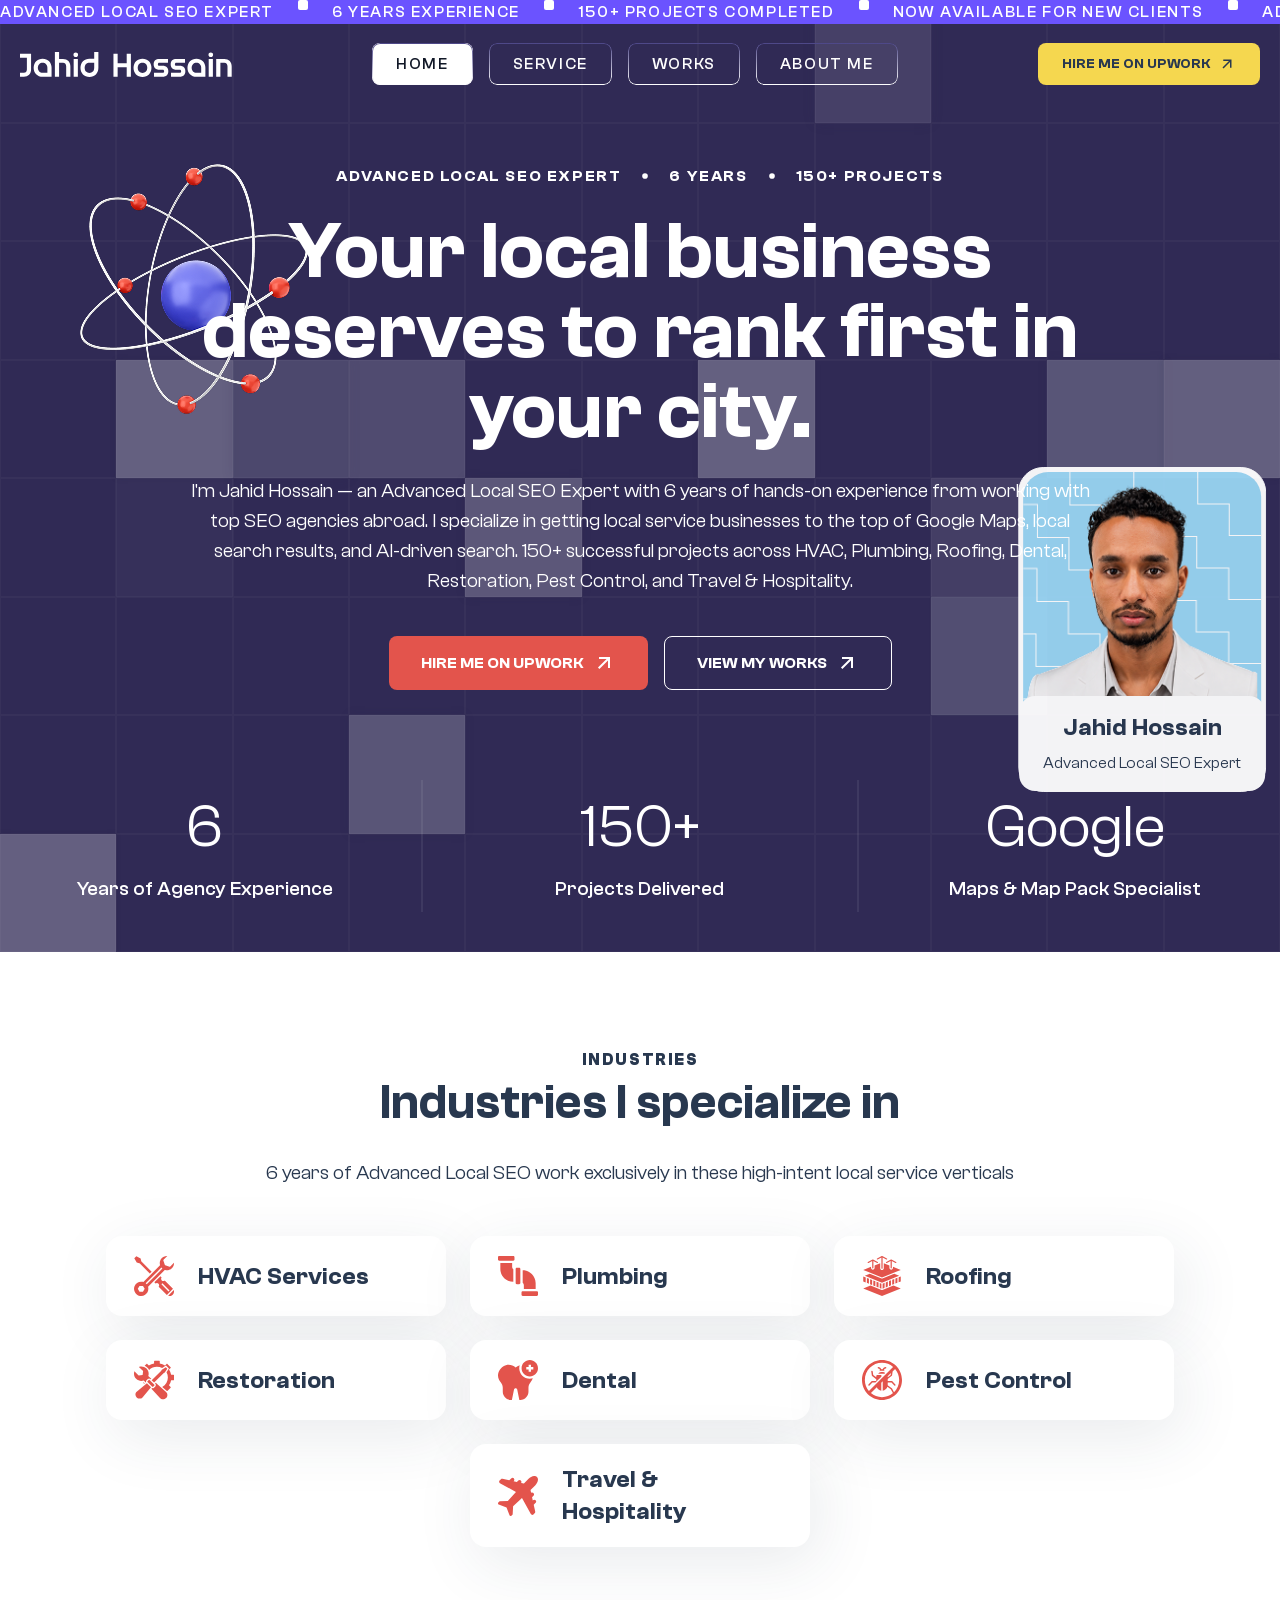
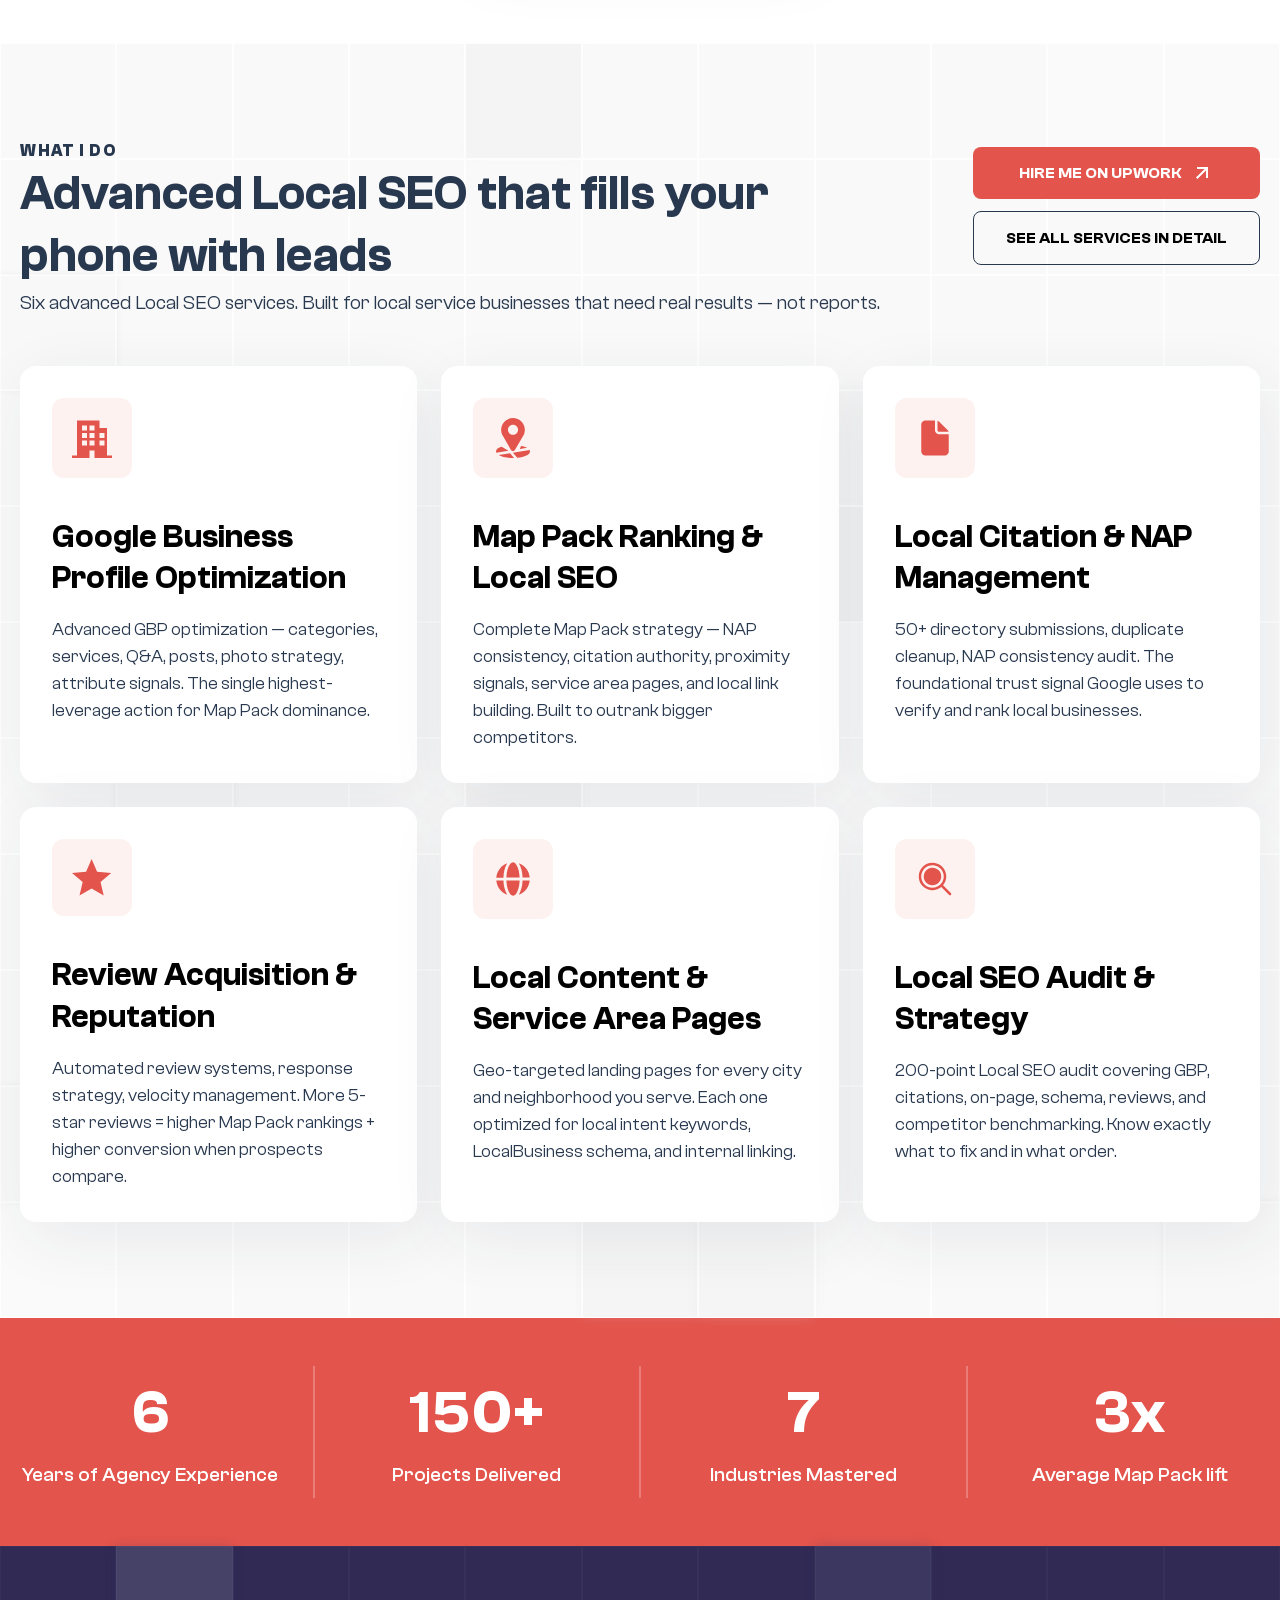
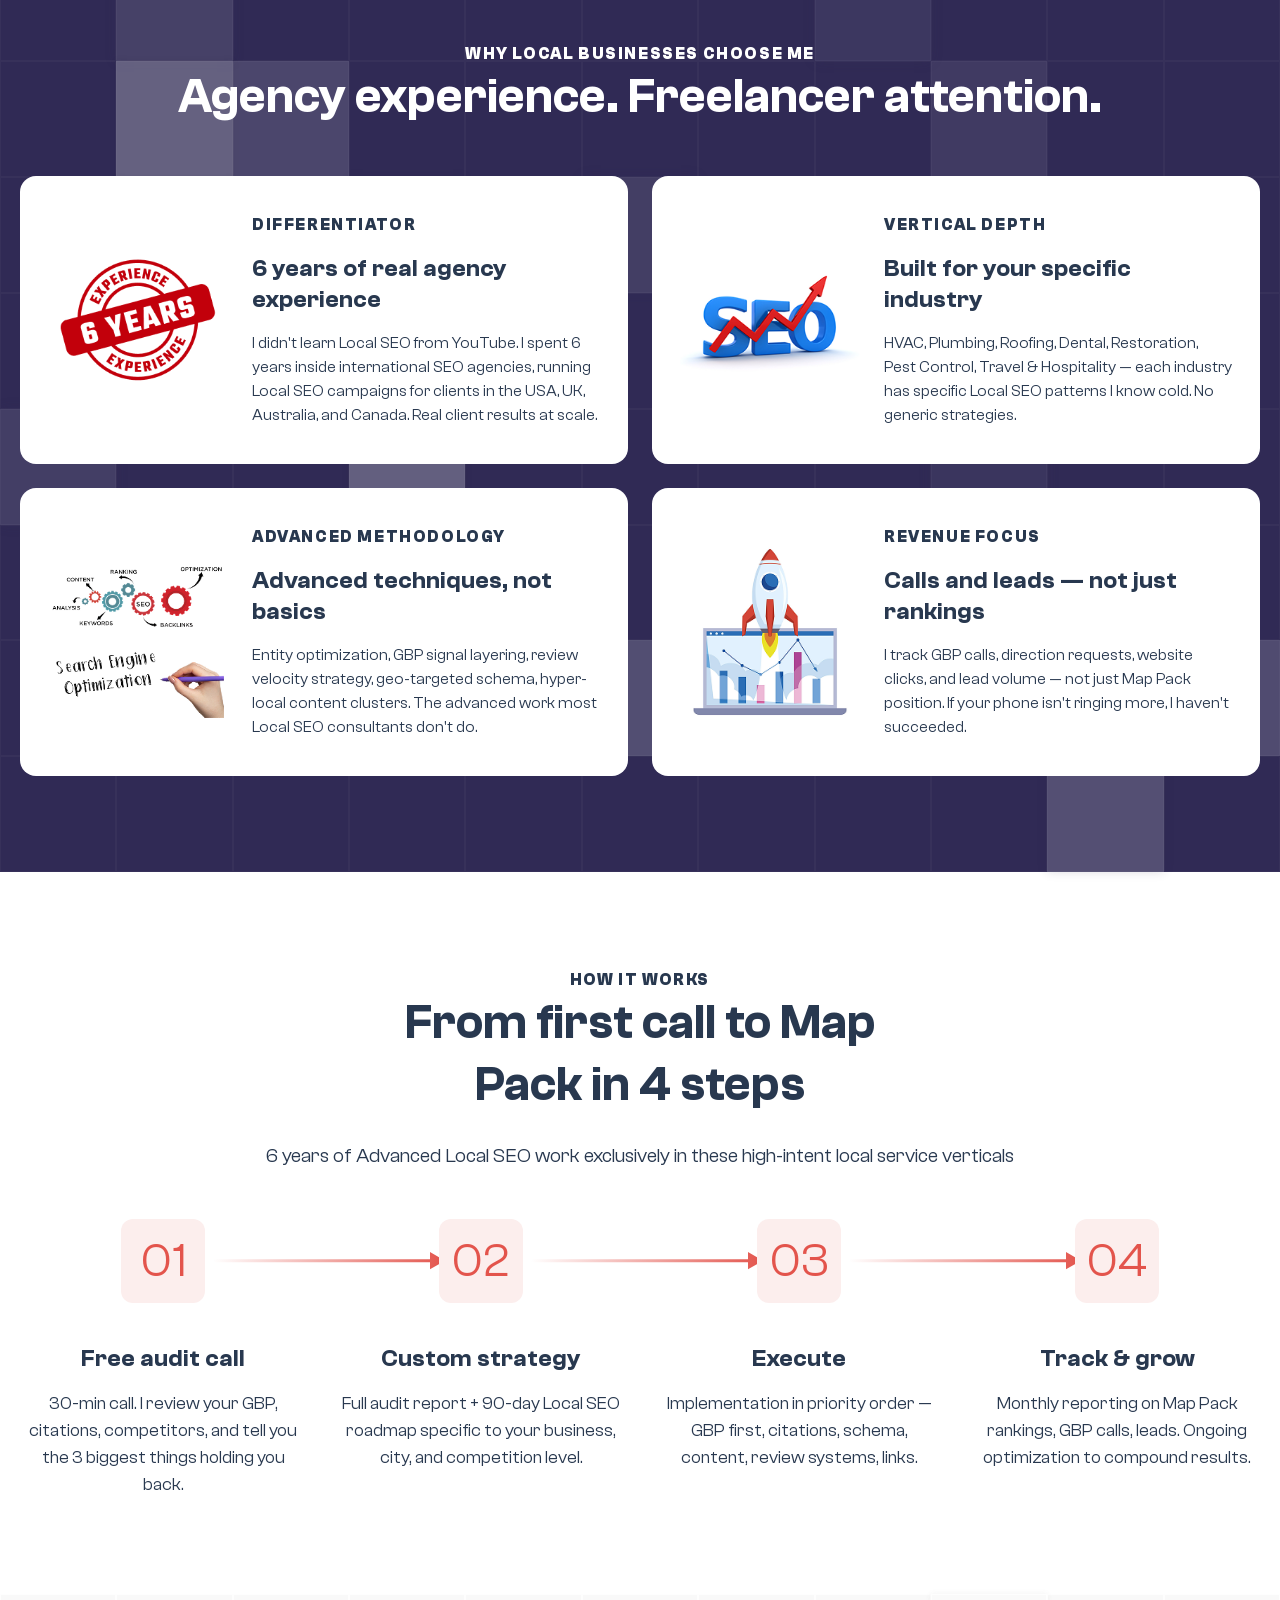
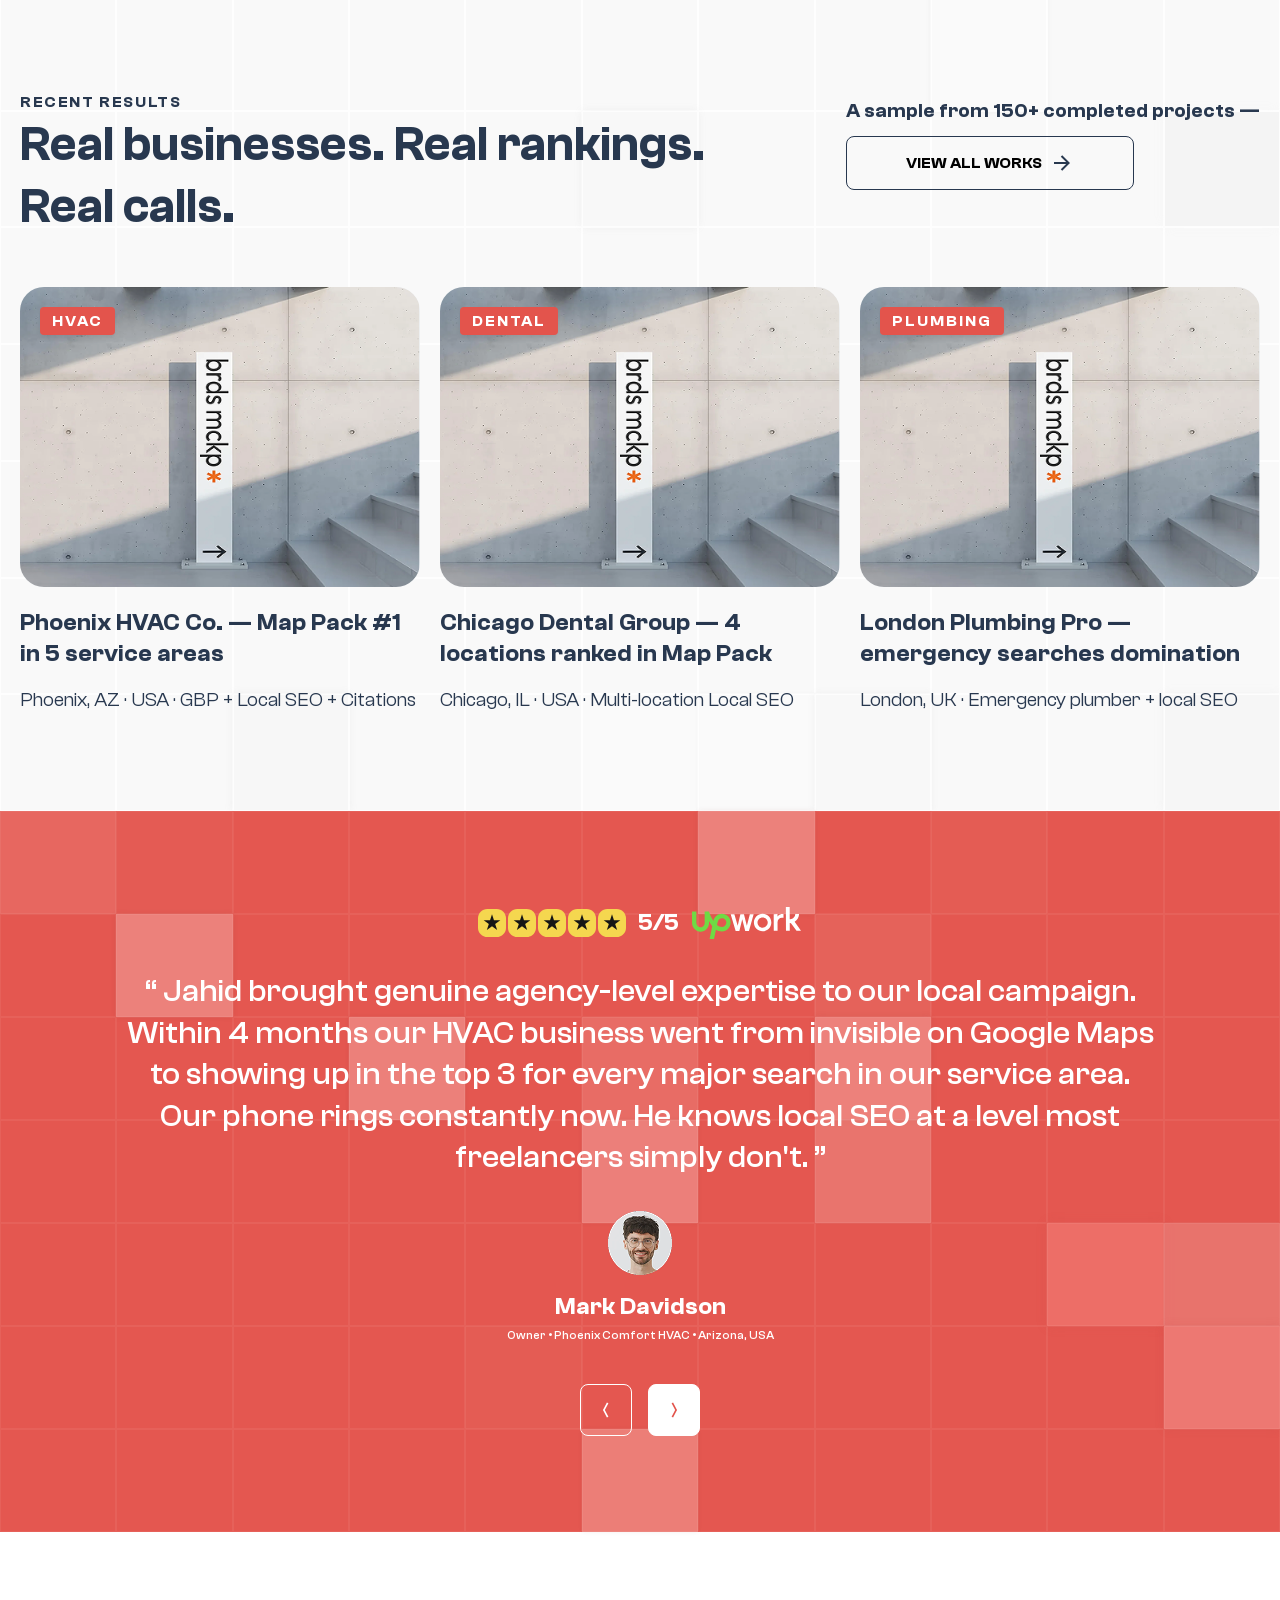
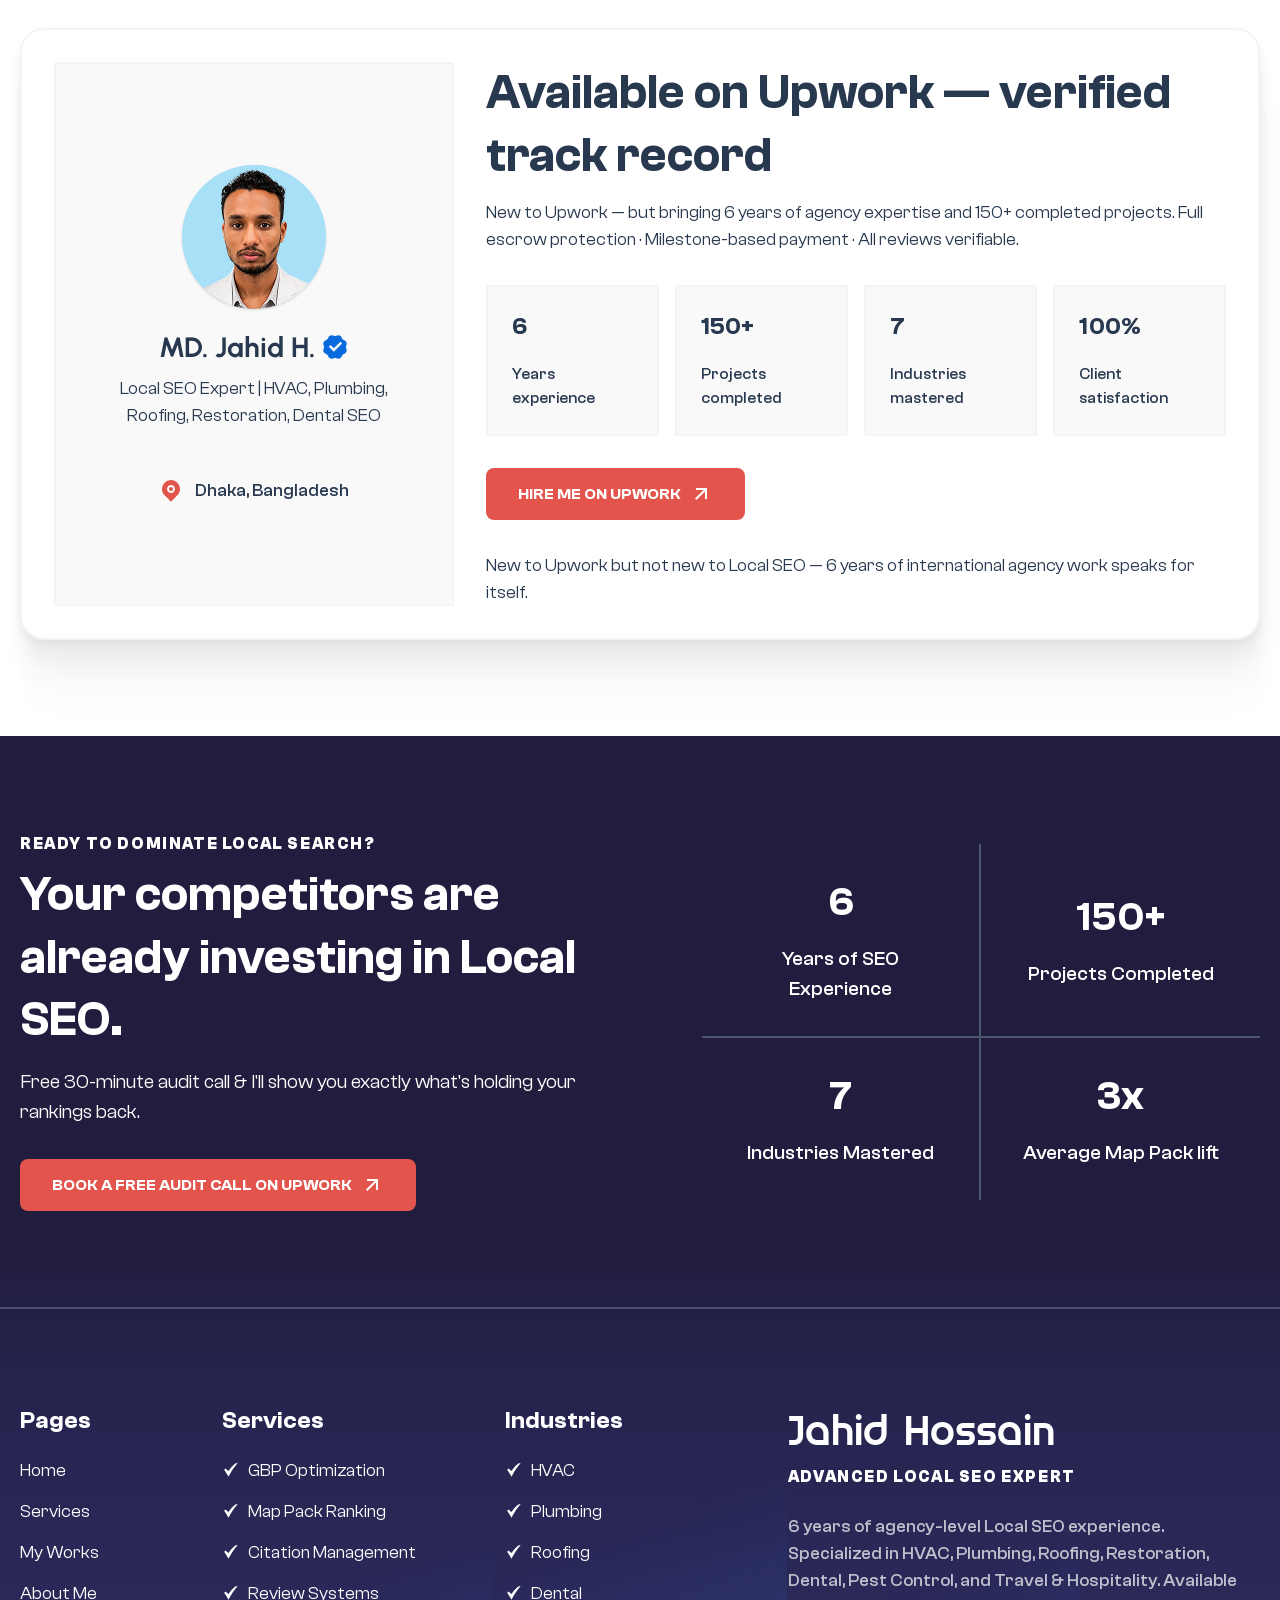
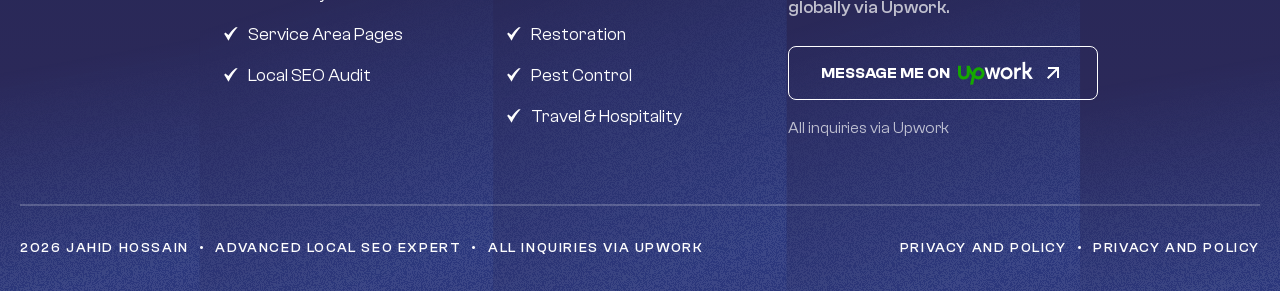
==== commit 028aeb8b: "service page done" ====
--- a/index.html
+++ b/index.html
@@ -376,7 +376,7 @@
 
                 <!-- Main Heading -->
                 <h2
-                    class="text-black text-[40px] md:text-[48px] font-semibold leading-[100%] md:leading-[130%] mb-3 md:mb-6">
+                    class="text-black text-[28px] sm:text-[36px] md:text-[48px] font-semibold leading-[100%] md:leading-[130%] mb-3 md:mb-6">
                     Industries I specialize in
                 </h2>
 
@@ -461,12 +461,12 @@
                 <div class="flex flex-col lg:flex-row lg:justify-between lg:items-start gap-6 mb-12">
                     <div class="max-w-223.5">
                         <!-- Subtitle -->
-                        <span class="text-black  text-base font-semibold leading-[150%] tracking-[1.6px] uppercase">
+                        <span class="text-black  text-base font-bold leading-[150%] tracking-[1.6px] uppercase">
                             What I Do
                         </span>
                         <!-- Main Heading -->
                         <h2
-                            class="text-black  text-[40px] md:text-[48px] font-semibold leading-[100%] md:leading-[130%] mt-5 md:mt-0">
+                            class="text-black  text-[28px] sm:text-[36px] md:text-[48px] font-semibold leading-[130%] mt-5 md:mt-0">
                             Advanced Local SEO that fills your phone with leads
                         </h2>
                         <!-- Description -->
@@ -492,11 +492,14 @@
                             </span>
 
                         </a>
+                        <!-- transparent btn -->
                         <a href="#"
-                            class="group bg-white border border-black hover:bg-tomato hover:border-tomato px-6 sm:px-8 py-2 sm:py-3.5 rounded-lg flex items-center justify-center transition duration-500 ease-in-out gap-2 uppercase w-full sm:w-auto">
+                            class="hero-btn cta-btn-hover cta-btn-hover-tomato bg-transparent hover:border-tomato border border-black px-6 sm:px-8 py-2 sm:py-3.5 rounded-lg flex items-center justify-center gap-2 uppercase w-full sm:w-auto">
+
+                            <span class="cta-btn-flair"></span>
 
                             <span
-                                class="text-black  text-sm sm:text-base font-semibold leading-6 flex items-center gap-2 relative z-10  transition duration-500 ease-in-out">
+                                class="cta-btn-label text-sm sm:text-base font-semibold leading-6 flex items-center gap-2">
                                 See all services in detail
                             </span>
 
@@ -713,7 +716,7 @@
 
                 <!-- Main Heading -->
                 <h2
-                    class="text-white text-[40px] md:text-[48px] font-semibold leading-[100%] md:leading-[130%] mb-3 md:mb-6">
+                    class="text-white text-[28px] sm:text-[36px] md:text-[48px] font-semibold leading-[100%] md:leading-[130%] mb-3 md:mb-6">
                     Agency experience. Freelancer attention.
                 </h2>
             </div>
@@ -863,7 +866,7 @@
 
                 <!-- Main Heading -->
                 <h2
-                    class="text-black text-[40px] md:text-[48px] font-semibold leading-[100%] md:leading-[130%] max-w-124 mx-auto mb-3 md:mb-6">
+                    class="text-black text-[28px] sm:text-[36px] md:text-[48px] font-semibold leading-[100%] md:leading-[130%] max-w-124 mx-auto mb-3 md:mb-6">
                     From first call to Map Pack in 4 steps
                 </h2>
                 <!-- Description -->
@@ -994,7 +997,7 @@
                     </span>
                     <!-- Main Heading -->
                     <h2
-                        class="text-black  text-[40px] md:text-[48px] font-semibold leading-[100%] md:leading-[130%] mt-5 md:mt-0">
+                        class="text-black  text-[28px] sm:text-[36px] md:text-[48px] font-semibold leading-[100%] md:leading-[130%] mt-5 md:mt-0">
                         Real businesses. Real rankings. Real calls.
                     </h2>
                 </div>
@@ -1005,13 +1008,17 @@
                     <p class="text-base sm:text-lg md:text-xl text-black font-semibold leading-[130%]">A sample from
                         150+ completed projects —
                     </p>
+                    <!-- transparent btn -->
                     <a href="#"
-                        class="group bg-white border border-black hover:bg-tomato hover:border-tomato px-6 sm:px-8 py-2 sm:py-3.5 rounded-lg flex items-center justify-center transition duration-500 ease-in-out gap-2 uppercase w-62.5">
+                        class="hero-btn cta-btn-hover cta-btn-hover-tomato bg-transparent hover:border-tomato border border-black px-6 sm:px-8 py-2 sm:py-3.5 rounded-lg flex items-center justify-center gap-2 uppercase w-full sm:w-auto max-w-[288px]">
+
+                        <span class="cta-btn-flair"></span>
 
                         <span
-                            class="text-black text-sm sm:text-base font-semibold leading-6 flex items-center gap-2 relative z-10 transition duration-500 ease-in-out">
+                            class="cta-btn-label text-sm sm:text-base font-semibold leading-6 flex items-center gap-2">
                             view all works
-                            <img src="assets/images/black-arrow-right.svg" alt="">
+                            <img src="assets/images/black-arrow-right.svg" alt="arrow">
+
                         </span>
 
                     </a>
@@ -1132,22 +1139,30 @@
                             <div class="flex items-center justify-center space-x-3 mb-8 select-none">
                                 <!-- 5 Star Badge -->
                                 <div class="flex gap-0.5">
-                                    <img src="assets/images/rating-Star.svg" alt="rating">
-                                    <img src="assets/images/rating-Star.svg" alt="rating">
-                                    <img src="assets/images/rating-Star.svg" alt="rating">
-                                    <img src="assets/images/rating-Star.svg" alt="rating">
-                                    <img src="assets/images/rating-Star.svg" alt="rating">
+                                    <img src="assets/images/rating-Star.svg" alt="rating"
+                                        class="w-6 sm:w-7 md:w-full h-auto">
+                                    <img src="assets/images/rating-Star.svg" alt="rating"
+                                        class="w-6 sm:w-7 md:w-full h-auto">
+                                    <img src="assets/images/rating-Star.svg" alt="rating"
+                                        class="w-6 sm:w-7 md:w-full h-auto">
+                                    <img src="assets/images/rating-Star.svg" alt="rating"
+                                        class="w-6 sm:w-7 md:w-full h-auto">
+                                    <img src="assets/images/rating-Star.svg" alt="rating"
+                                        class="w-6 sm:w-7 md:w-full h-auto">
 
                                 </div>
                                 <!-- Score & Platform label -->
                                 <span class="text-white text-2xl font-semibold leading-[130%]">5/5</span>
                                 <span class="">
-                                    <img src="assets/images/Upwork-logo.svg" alt="upwork">
+                                    <img src="assets/images/Upwork-logo.svg" alt="upwork"
+                                        class="w-14 sm:w-20 md:w-full h-auto">
                                 </span>
                             </div>
 
                             <!-- Testimonial Paragraph -->
-                            <p class="text-white text-2xl md:text-[32px] font-medium leading-[130%] max-w-258 mb-8">“
+                            <p
+                                class="text-white text-xl sm:text-2xl md:text-[32px] font-medium leading-[130%] max-w-258 mb-8">
+                                “
                                 Jahid brought
                                 genuine agency-level expertise to our local campaign. Within 4 months our HVAC business
                                 went from invisible on Google Maps to showing up in the top 3 for every major search in
@@ -1172,22 +1187,30 @@
                             <div class="flex items-center justify-center space-x-3 mb-8 select-none">
                                 <!-- 5 Star Badge -->
                                 <div class="flex gap-0.5">
-                                    <img src="assets/images/rating-Star.svg" alt="rating">
-                                    <img src="assets/images/rating-Star.svg" alt="rating">
-                                    <img src="assets/images/rating-Star.svg" alt="rating">
-                                    <img src="assets/images/rating-Star.svg" alt="rating">
-                                    <img src="assets/images/rating-Star.svg" alt="rating">
+                                    <img src="assets/images/rating-Star.svg" alt="rating"
+                                        class="w-6 sm:w-7 md:w-full h-auto">
+                                    <img src="assets/images/rating-Star.svg" alt="rating"
+                                        class="w-6 sm:w-7 md:w-full h-auto">
+                                    <img src="assets/images/rating-Star.svg" alt="rating"
+                                        class="w-6 sm:w-7 md:w-full h-auto">
+                                    <img src="assets/images/rating-Star.svg" alt="rating"
+                                        class="w-6 sm:w-7 md:w-full h-auto">
+                                    <img src="assets/images/rating-Star.svg" alt="rating"
+                                        class="w-6 sm:w-7 md:w-full h-auto">
 
                                 </div>
                                 <!-- Score & Platform label -->
                                 <span class="text-white text-2xl font-semibold leading-[130%]">5/5</span>
                                 <span class="">
-                                    <img src="assets/images/Upwork-logo.svg" alt="upwork">
+                                    <img src="assets/images/Upwork-logo.svg" alt="upwork"
+                                        class="w-14 sm:w-20 md:w-full h-auto">
                                 </span>
                             </div>
 
                             <!-- Testimonial Paragraph -->
-                            <p class="text-white text-2xl md:text-[32px] font-medium leading-[130%] max-w-258 mb-8">“
+                            <p
+                                class="text-white text-xl sm:text-2xl md:text-[32px] font-medium leading-[130%] max-w-258 mb-8">
+                                “
                                 Jahid brought
                                 genuine agency-level expertise to our local campaign. Within 4 months our HVAC business
                                 went from invisible on Google Maps to showing up in the top 3 for every major search in
@@ -1291,7 +1314,7 @@
                     <div>
                         <!-- Block Main Header -->
                         <h2
-                            class="text-black text-[40px] md:text-[48px] font-semibold leading-[100%] md:leading-[130%] mb-3">
+                            class="text-black text-[28px] sm:text-[36px] md:text-[48px] font-semibold leading-[100%] md:leading-[130%] mb-3">
                             Available on Upwork — verified track record
                         </h2>
                         <!-- Supporting Subtext Description -->
@@ -1387,7 +1410,8 @@
                         </span>
 
                         <!-- Main Headline -->
-                        <h2 class="text-[40px] md:text-[48px] font-semibold leading-[100%] md:leading-[130%] mb-4">
+                        <h2
+                            class="text-[28px] sm:text-[36px] md:text-[48px] font-semibold leading-[100%] md:leading-[130%] mb-4">
                             Your competitors are already investing in Local SEO.
                         </h2>
 
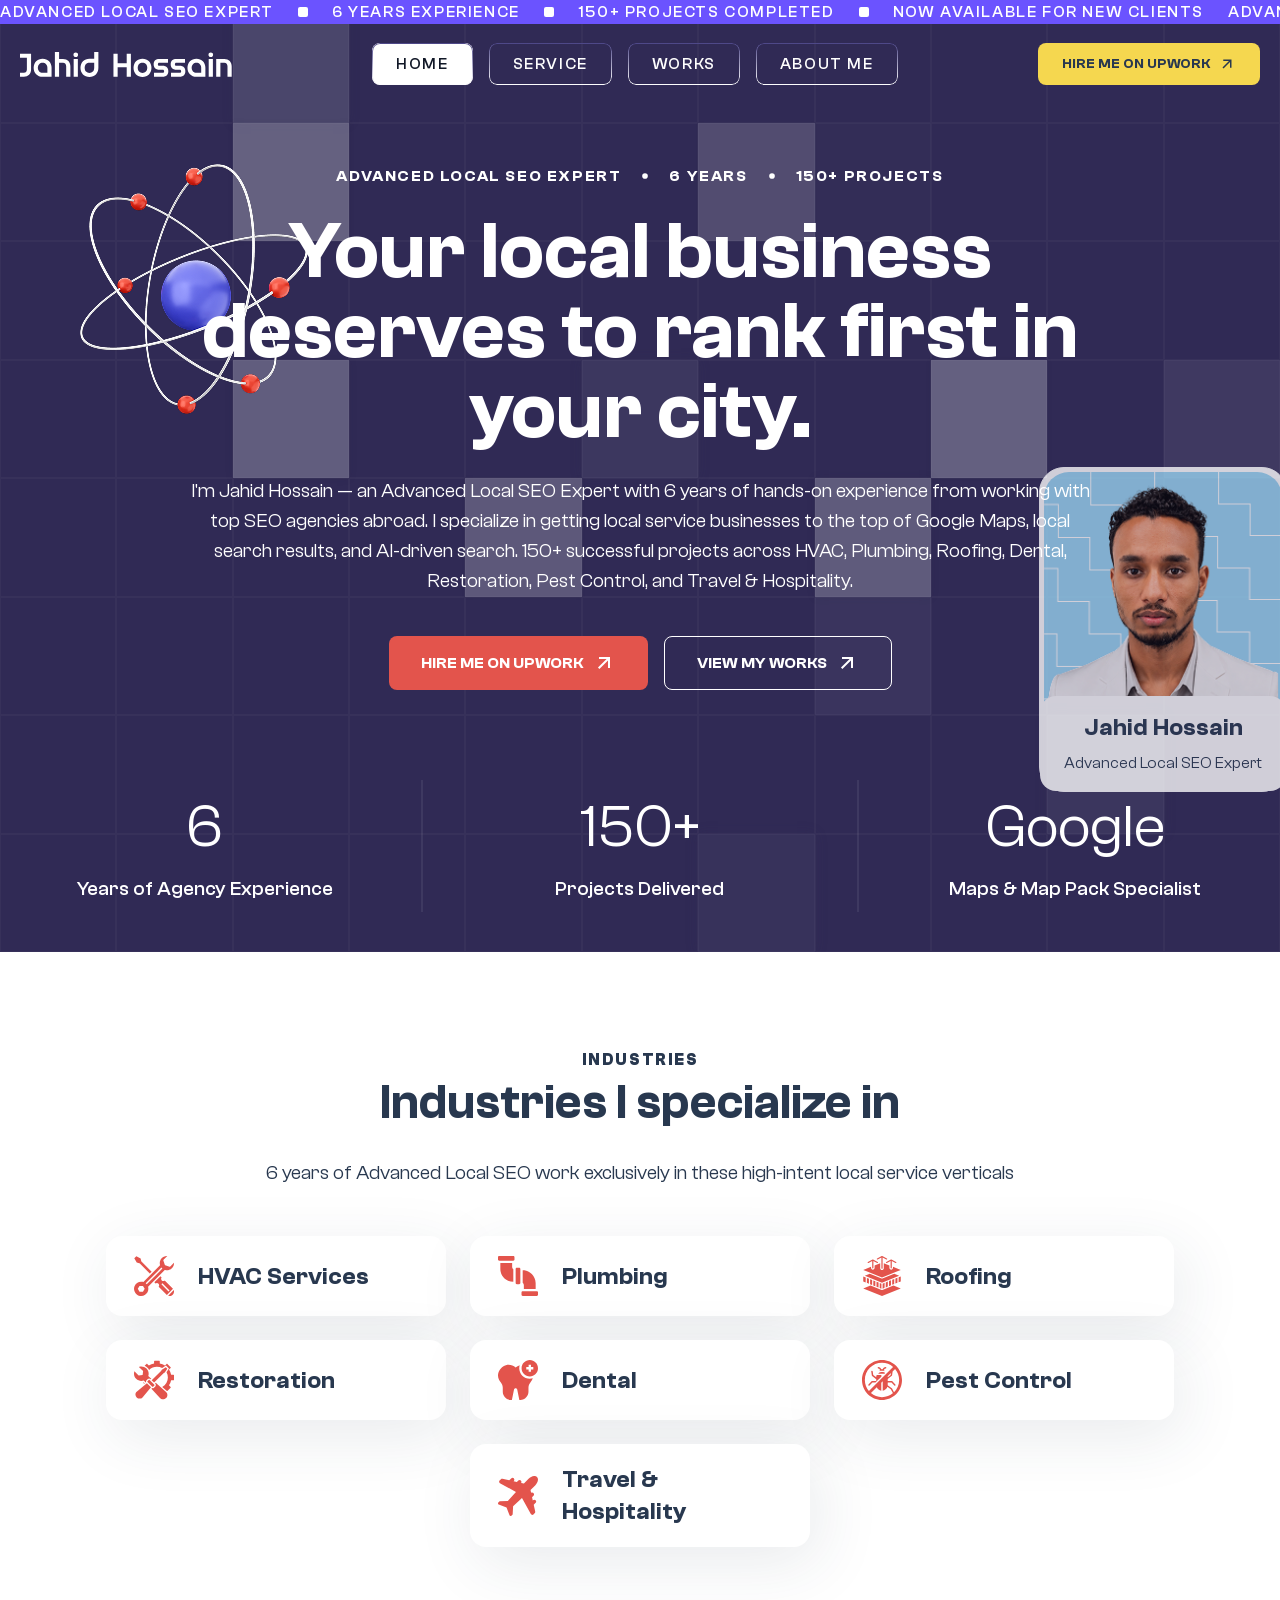
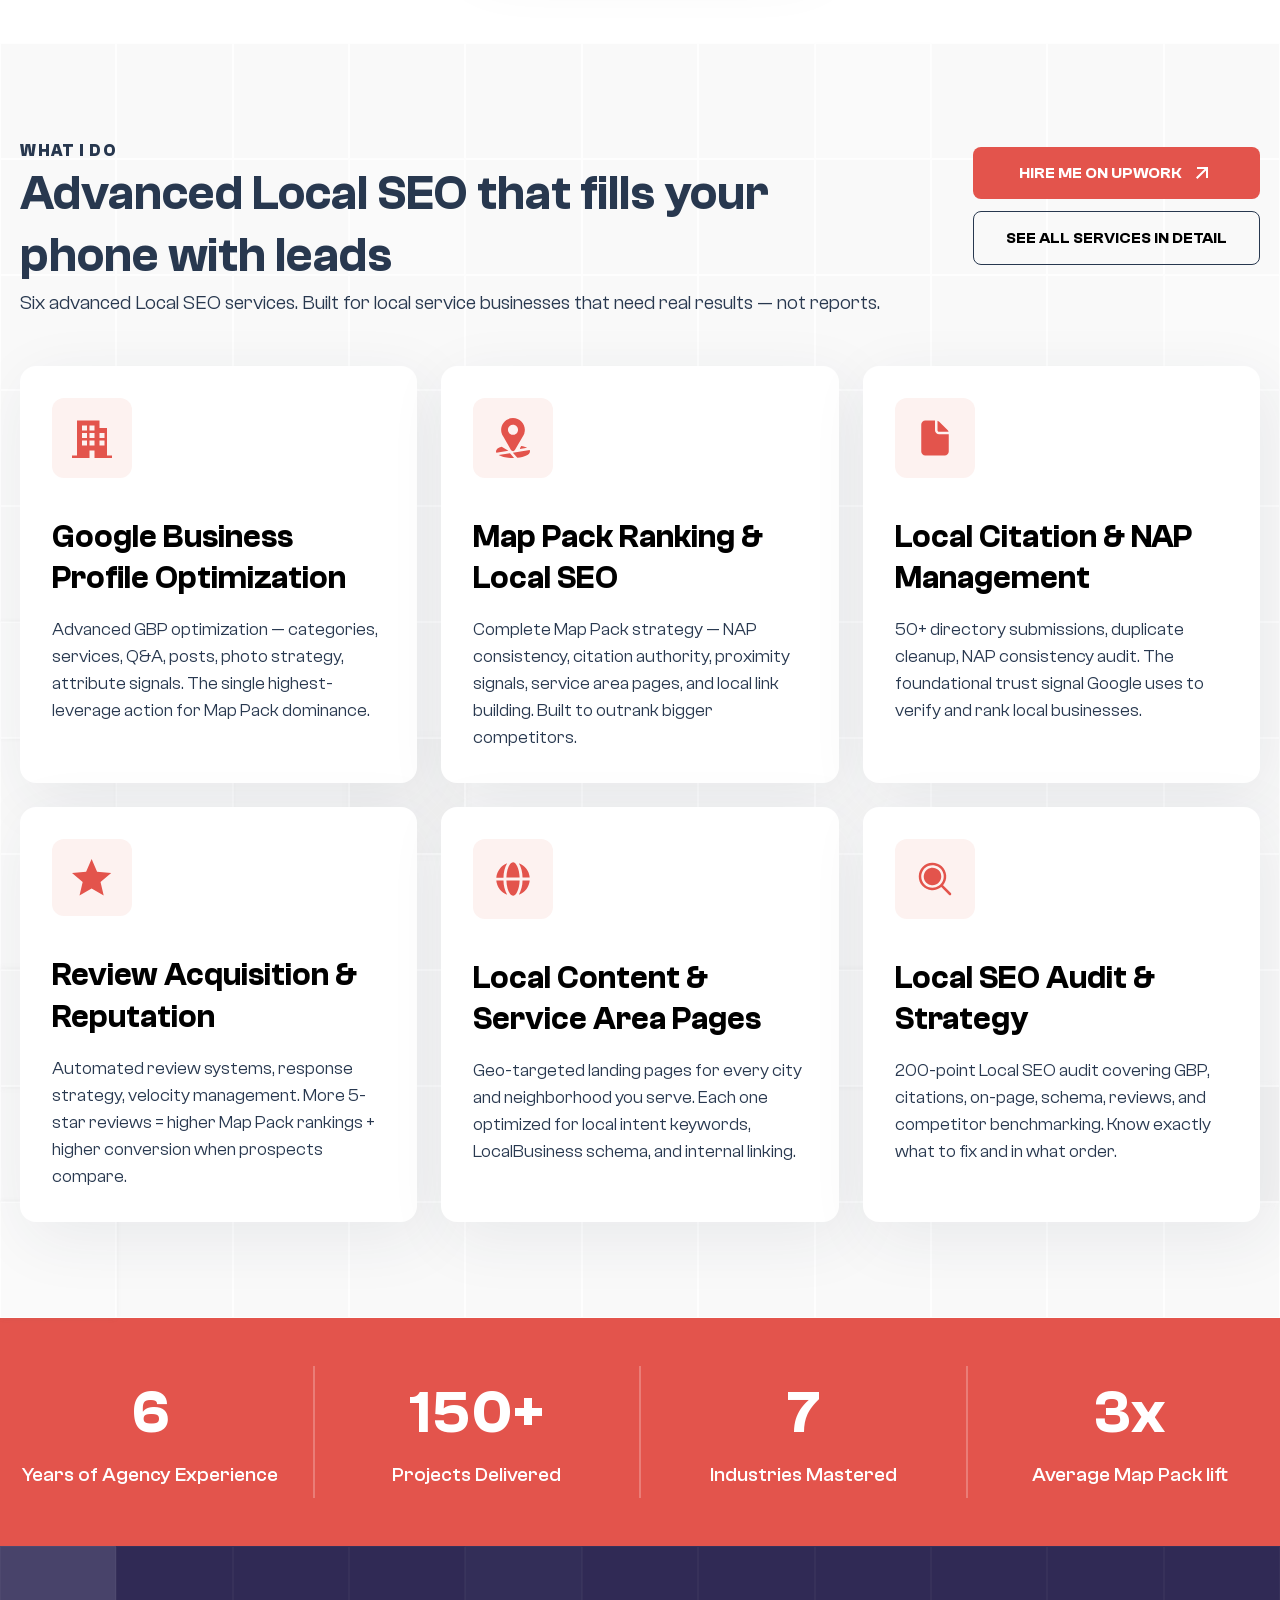
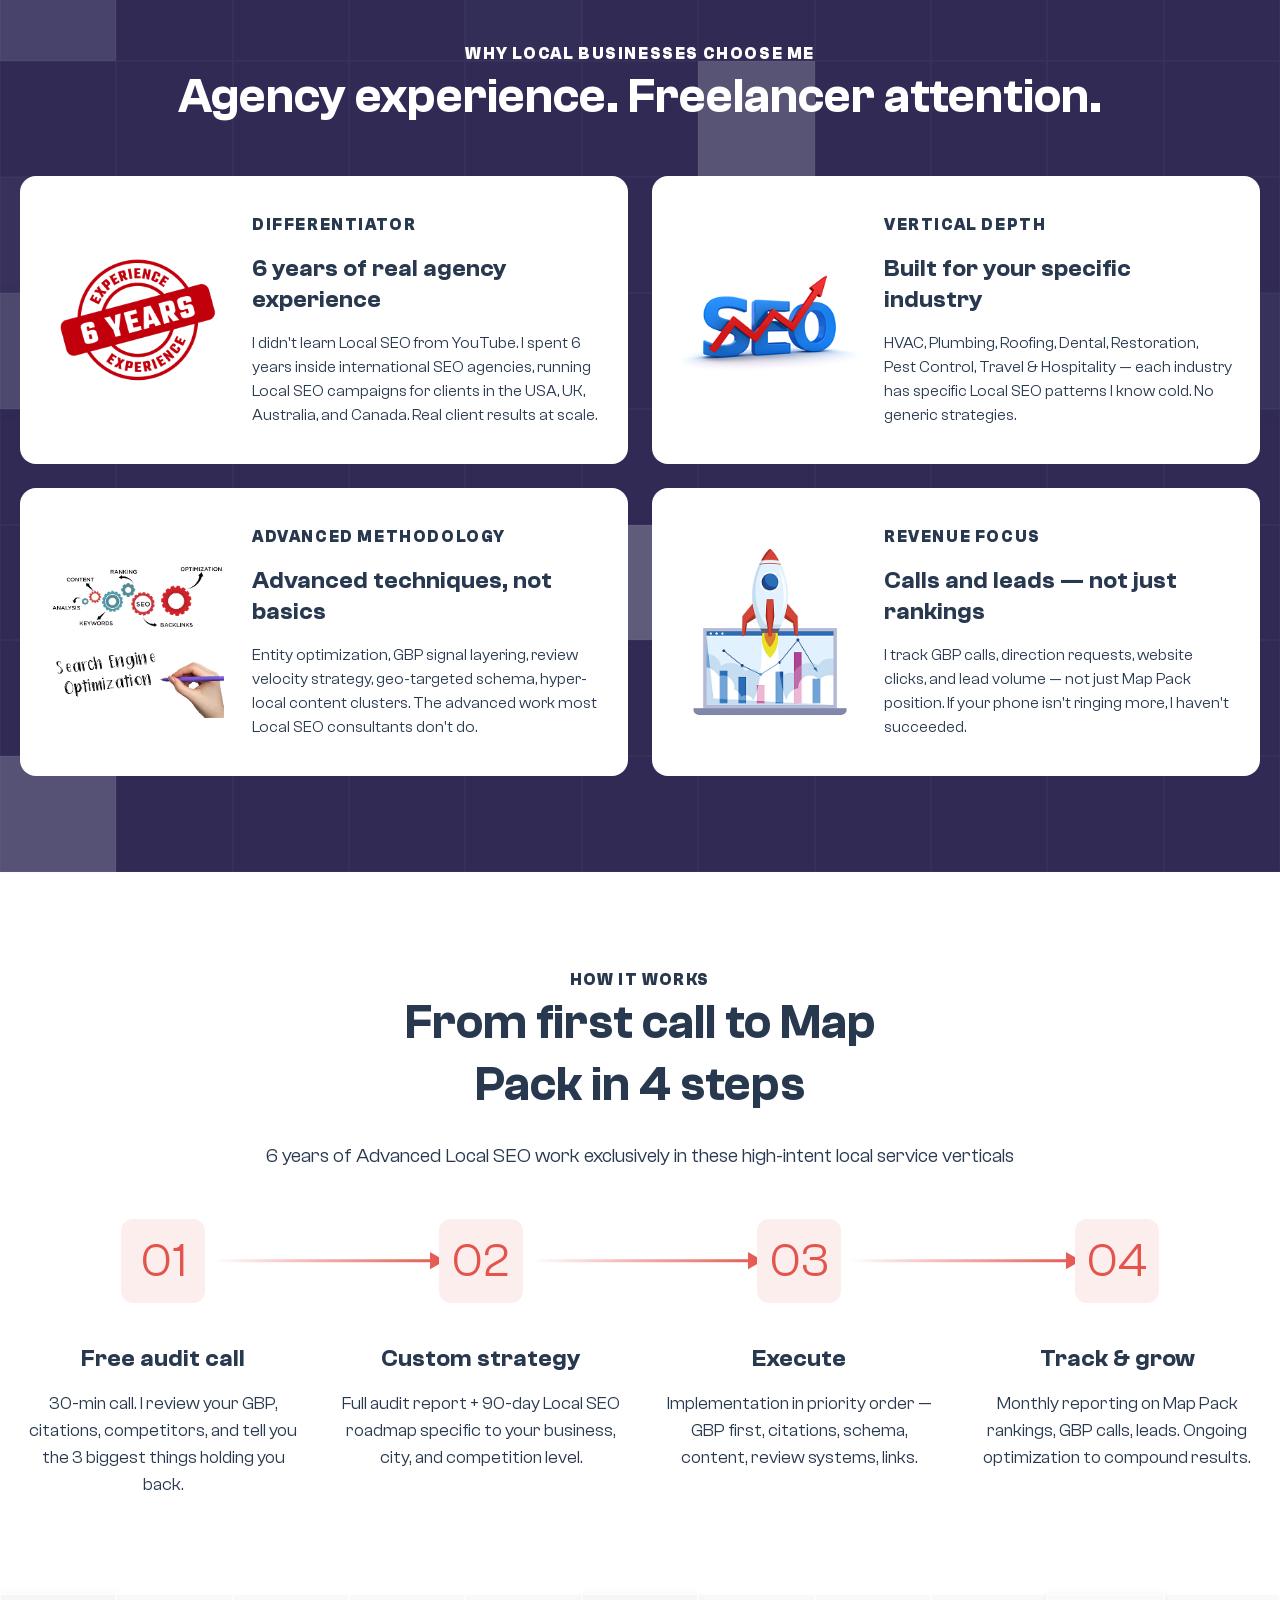
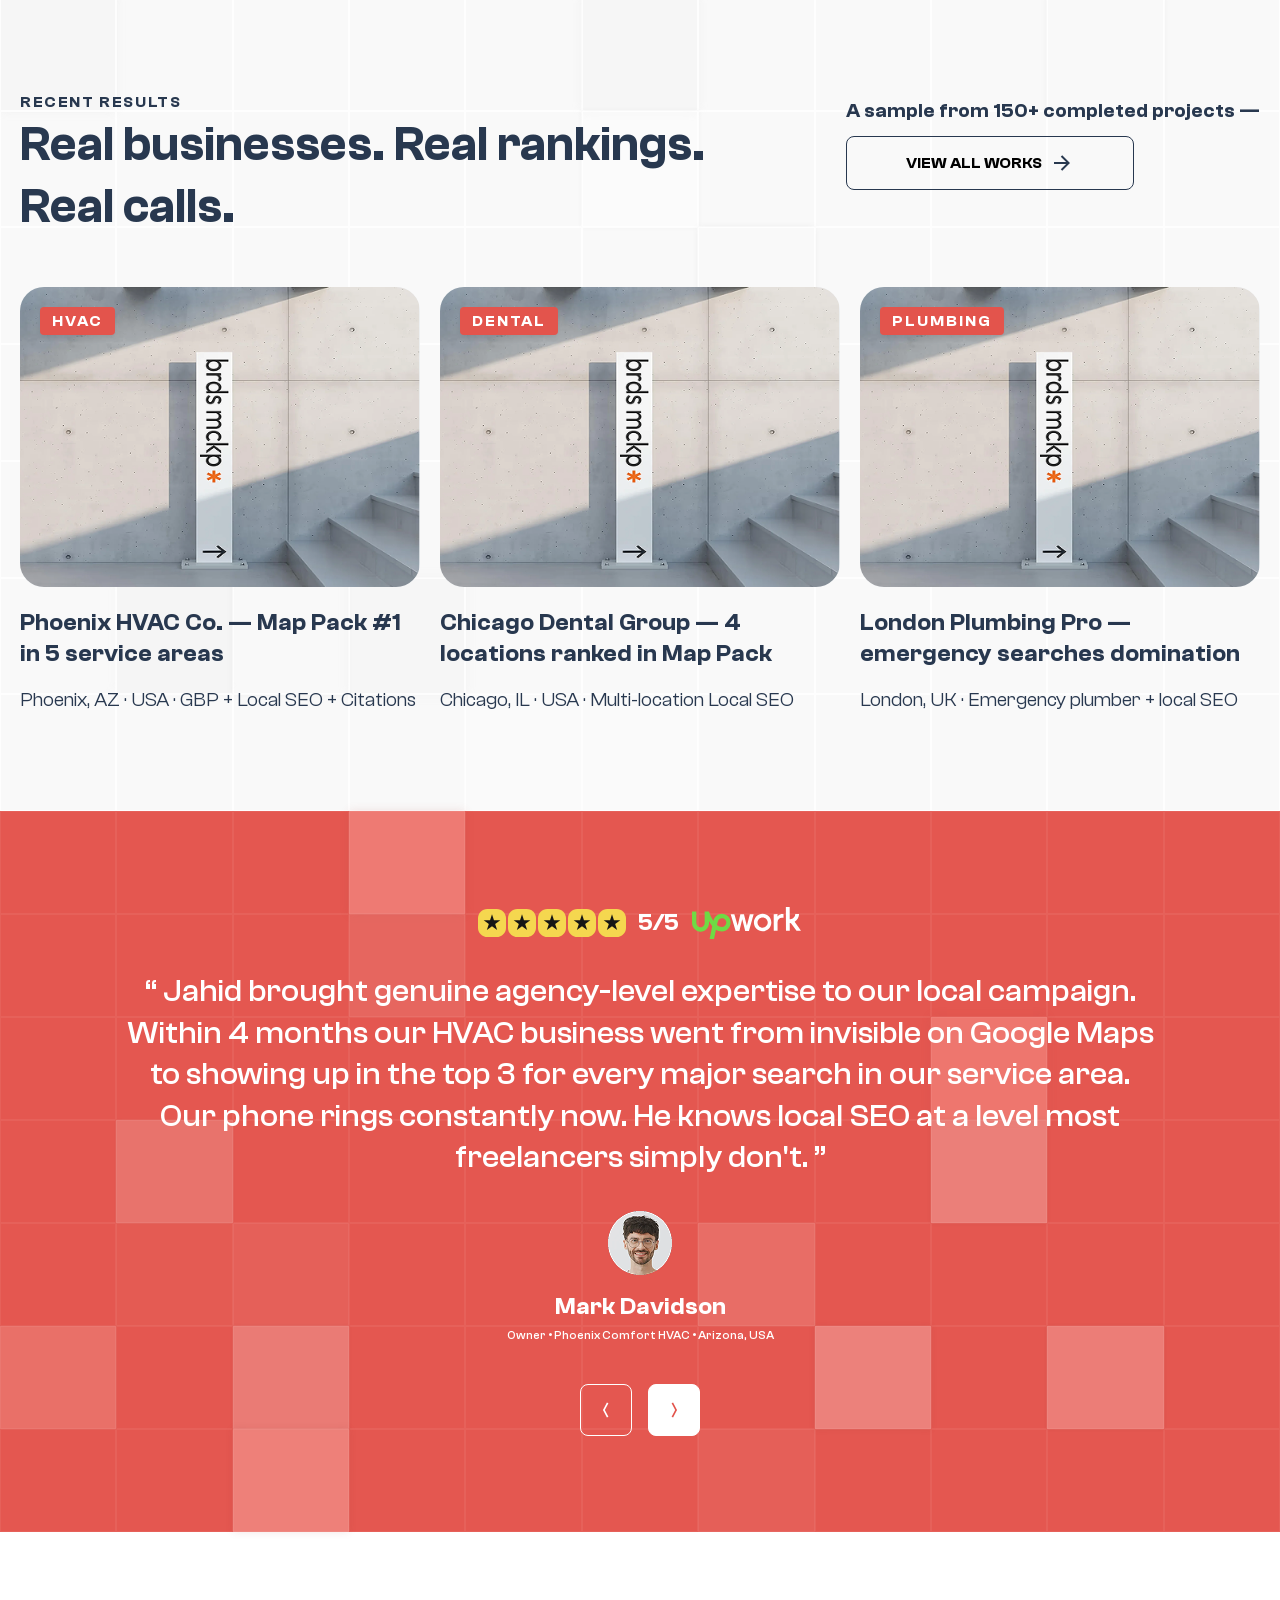
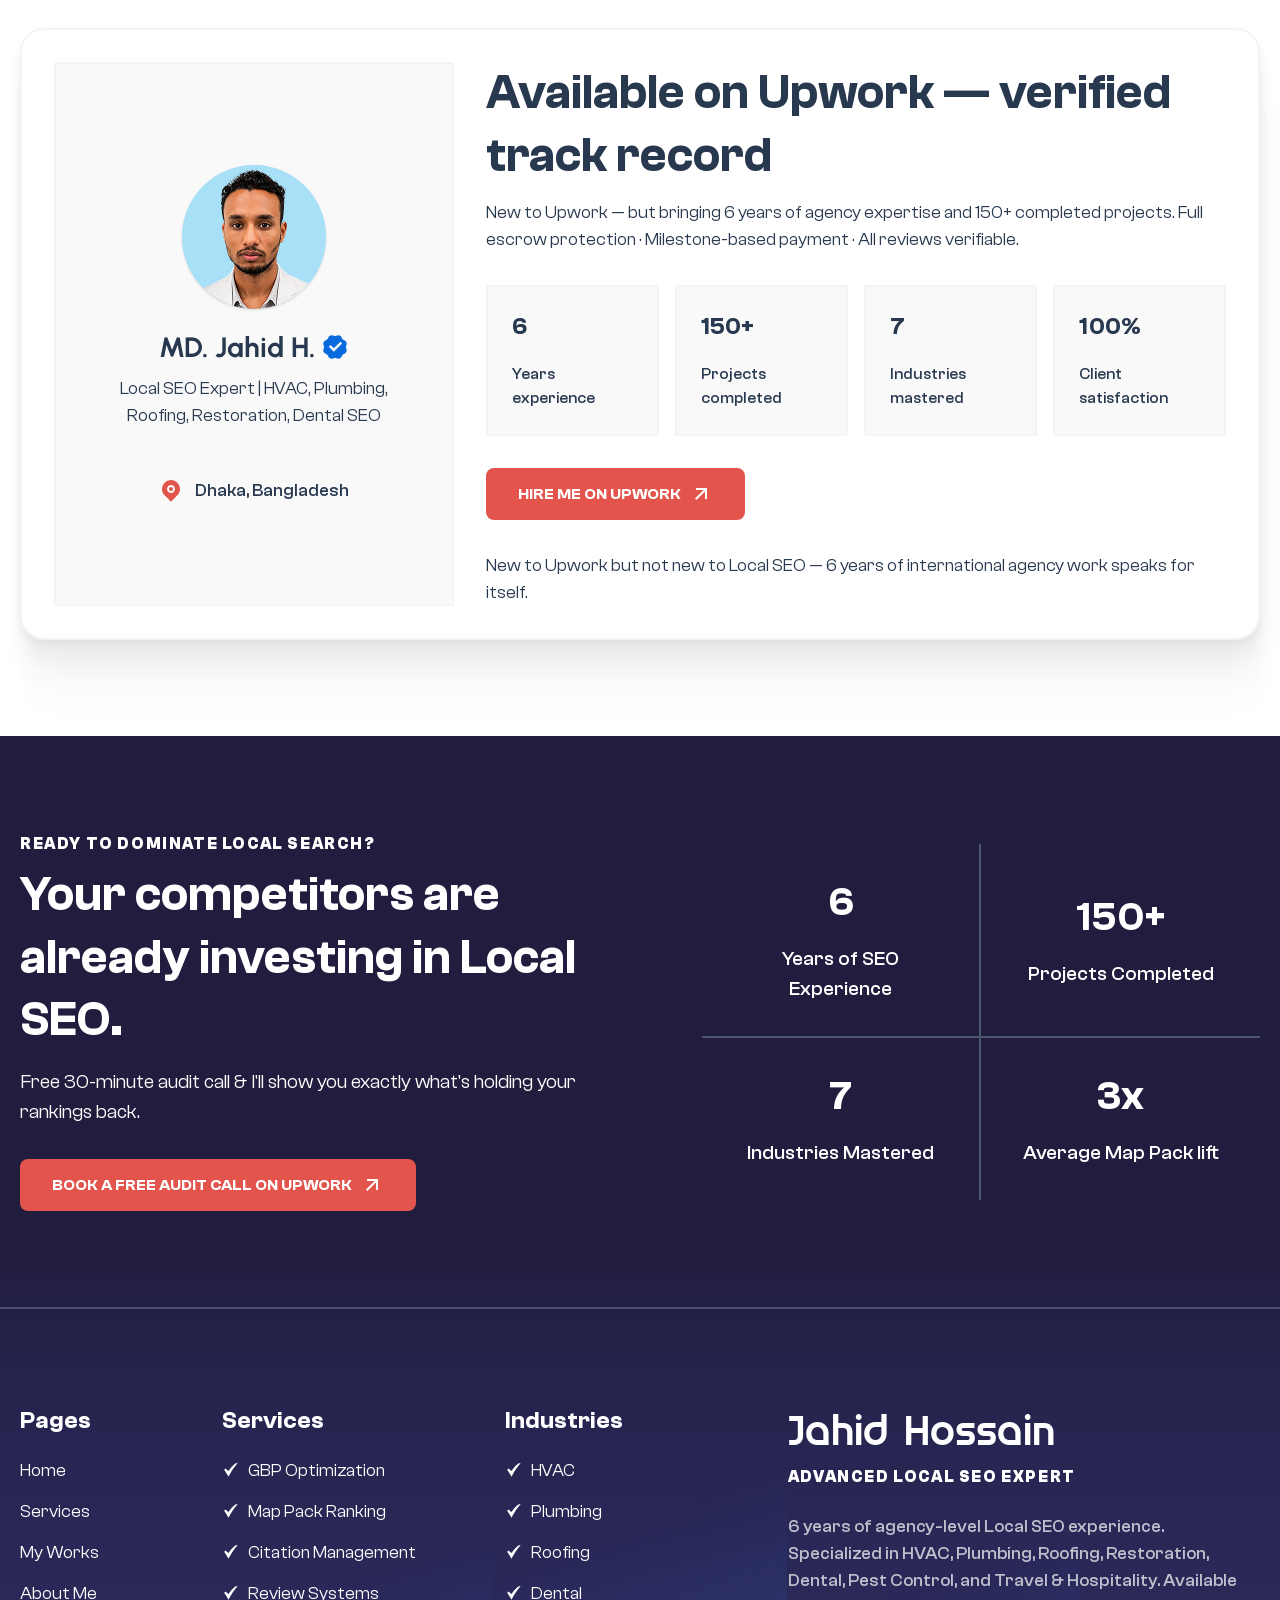
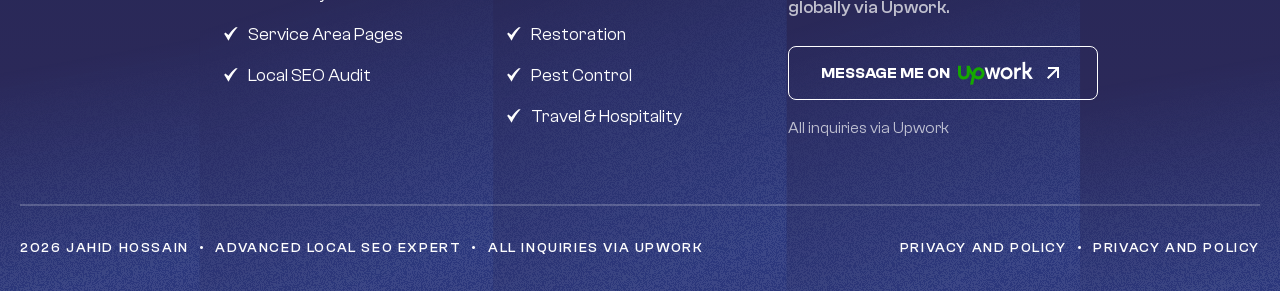
==== commit a7d20e1a: "works page done" ====
--- a/index.html
+++ b/index.html
@@ -17,9 +17,8 @@
         <div class="marquee">
 
             <ul
-                class="heading-marquee-track text-white font-clash font-medium text-sm md:text-base leading-[150%] tracking-[1.6px] uppercase">
-
-                <!-- First set -->
+                class="heading-marquee-track flex items-center gap-4 text-white font-clash font-medium text-sm md:text-base leading-[150%] tracking-[1.6px] uppercase">
+
                 <li>ADVANCED LOCAL SEO EXPERT</li>
                 <span class="dot-icon"></span>
 
@@ -32,7 +31,6 @@
                 <li>NOW AVAILABLE FOR NEW CLIENTS</li>
 
                 <!-- Duplicate set (for seamless loop) -->
-                <span class="dot-icon"></span>
                 <li>ADVANCED LOCAL SEO EXPERT</li>
                 <span class="dot-icon"></span>
 
@@ -45,6 +43,7 @@
                 <li>NOW AVAILABLE FOR NEW CLIENTS</li>
 
             </ul>
+
 
         </div>
     </section>
@@ -242,7 +241,7 @@
 
                 <!-- Paragraph -->
                 <p
-                    class="hero-description text-[14px] sm:text-lg md:text-xl font-normal leading-relaxed md:leading-[150%] max-w-226 text-start sm:text-center mx-auto ">
+                    class="hero-description text-base sm:text-lg md:text-xl font-normal leading-relaxed md:leading-[150%] max-w-226 text-start sm:text-center mx-auto ">
                     I'm Jahid Hossain — an Advanced Local SEO Expert with 6 years of hands-on experience from working
                     with top SEO agencies abroad. I specialize in getting local service businesses to the top of Google
                     Maps, local search results, and AI-driven search. 150+ successful projects across HVAC, Plumbing,
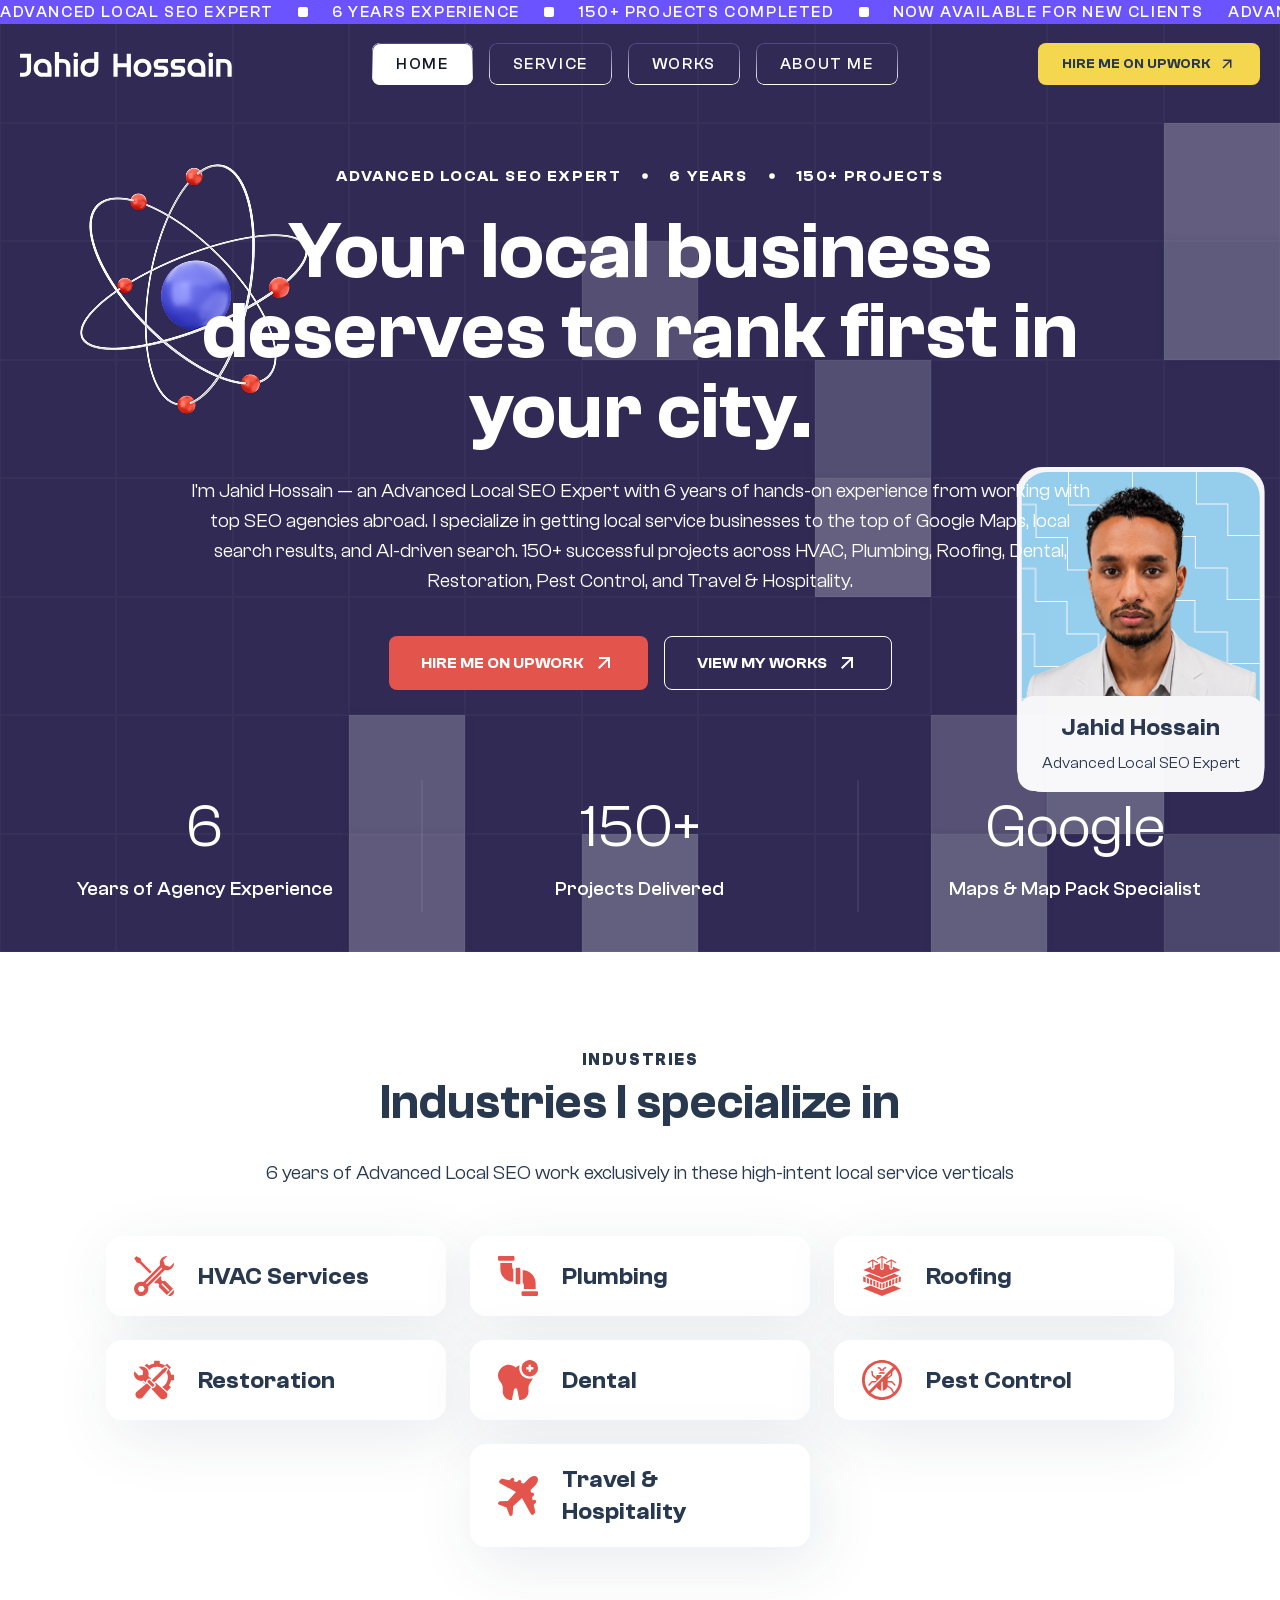
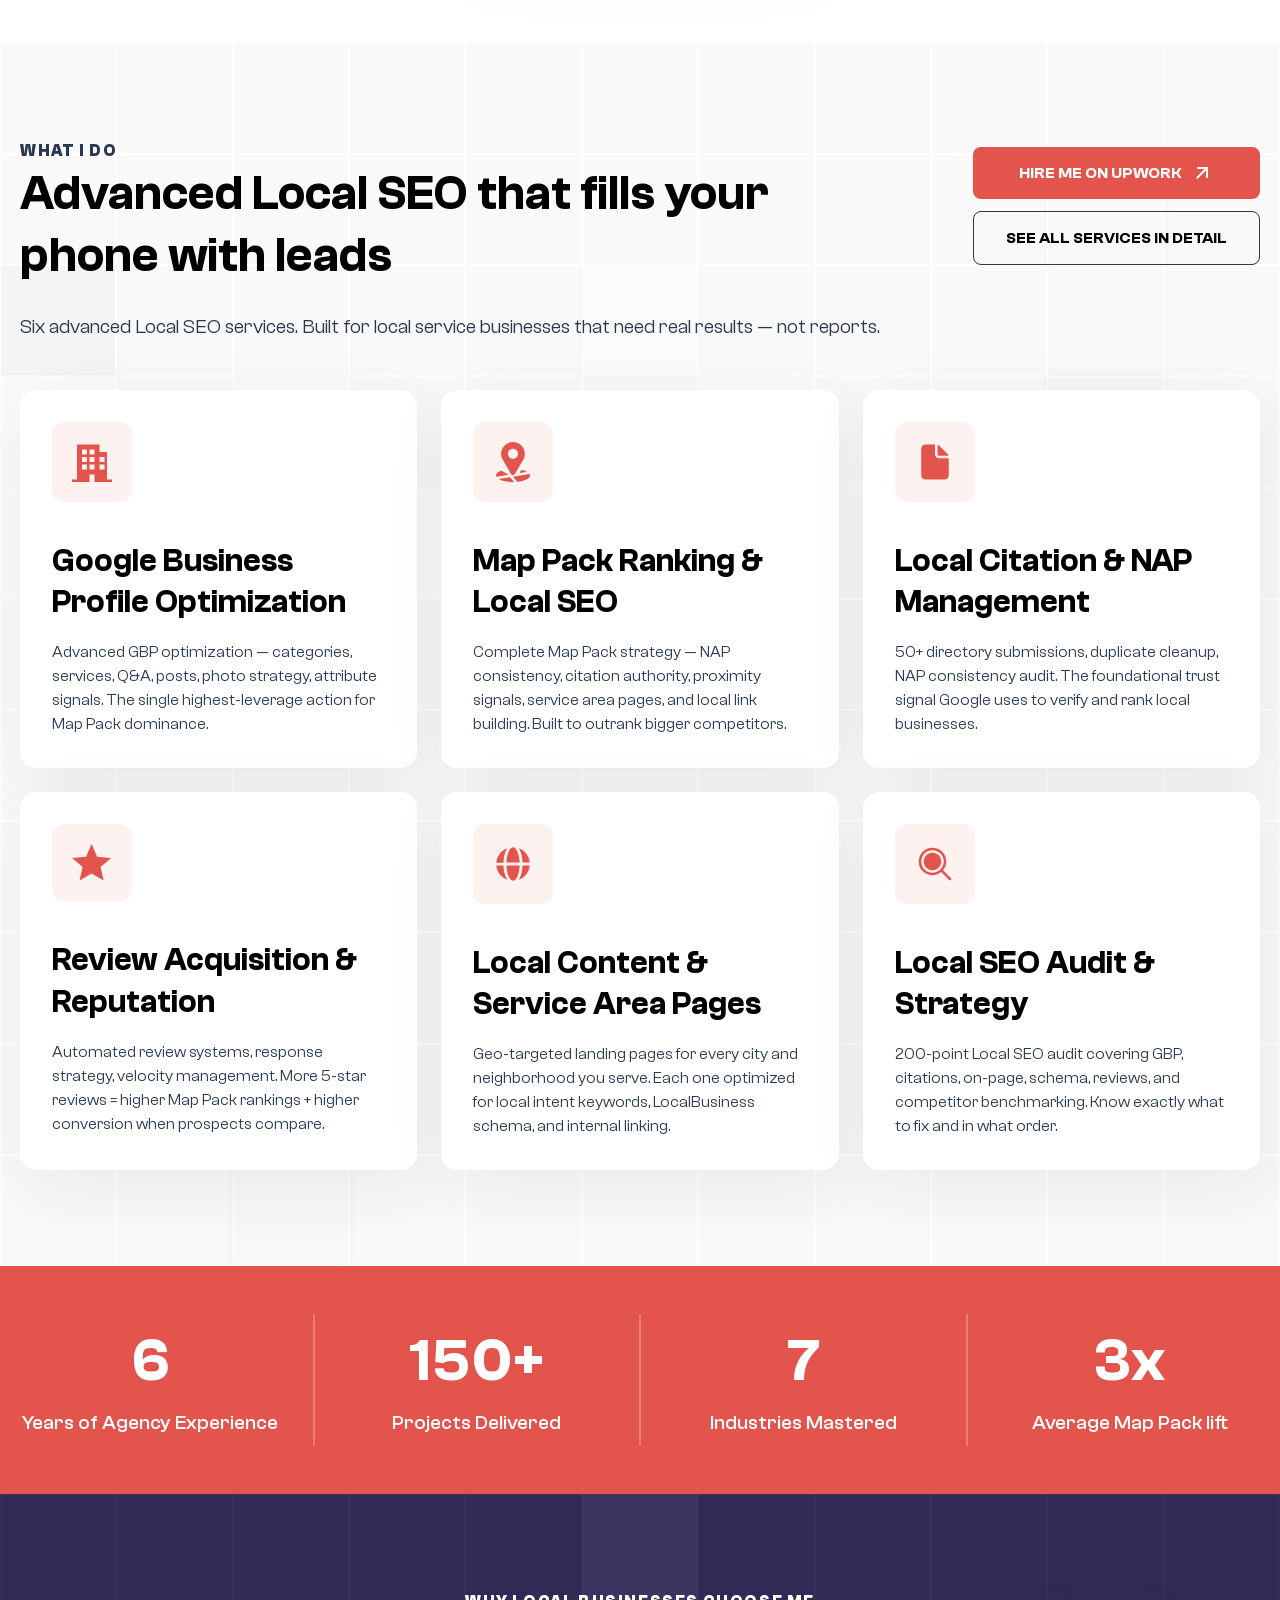
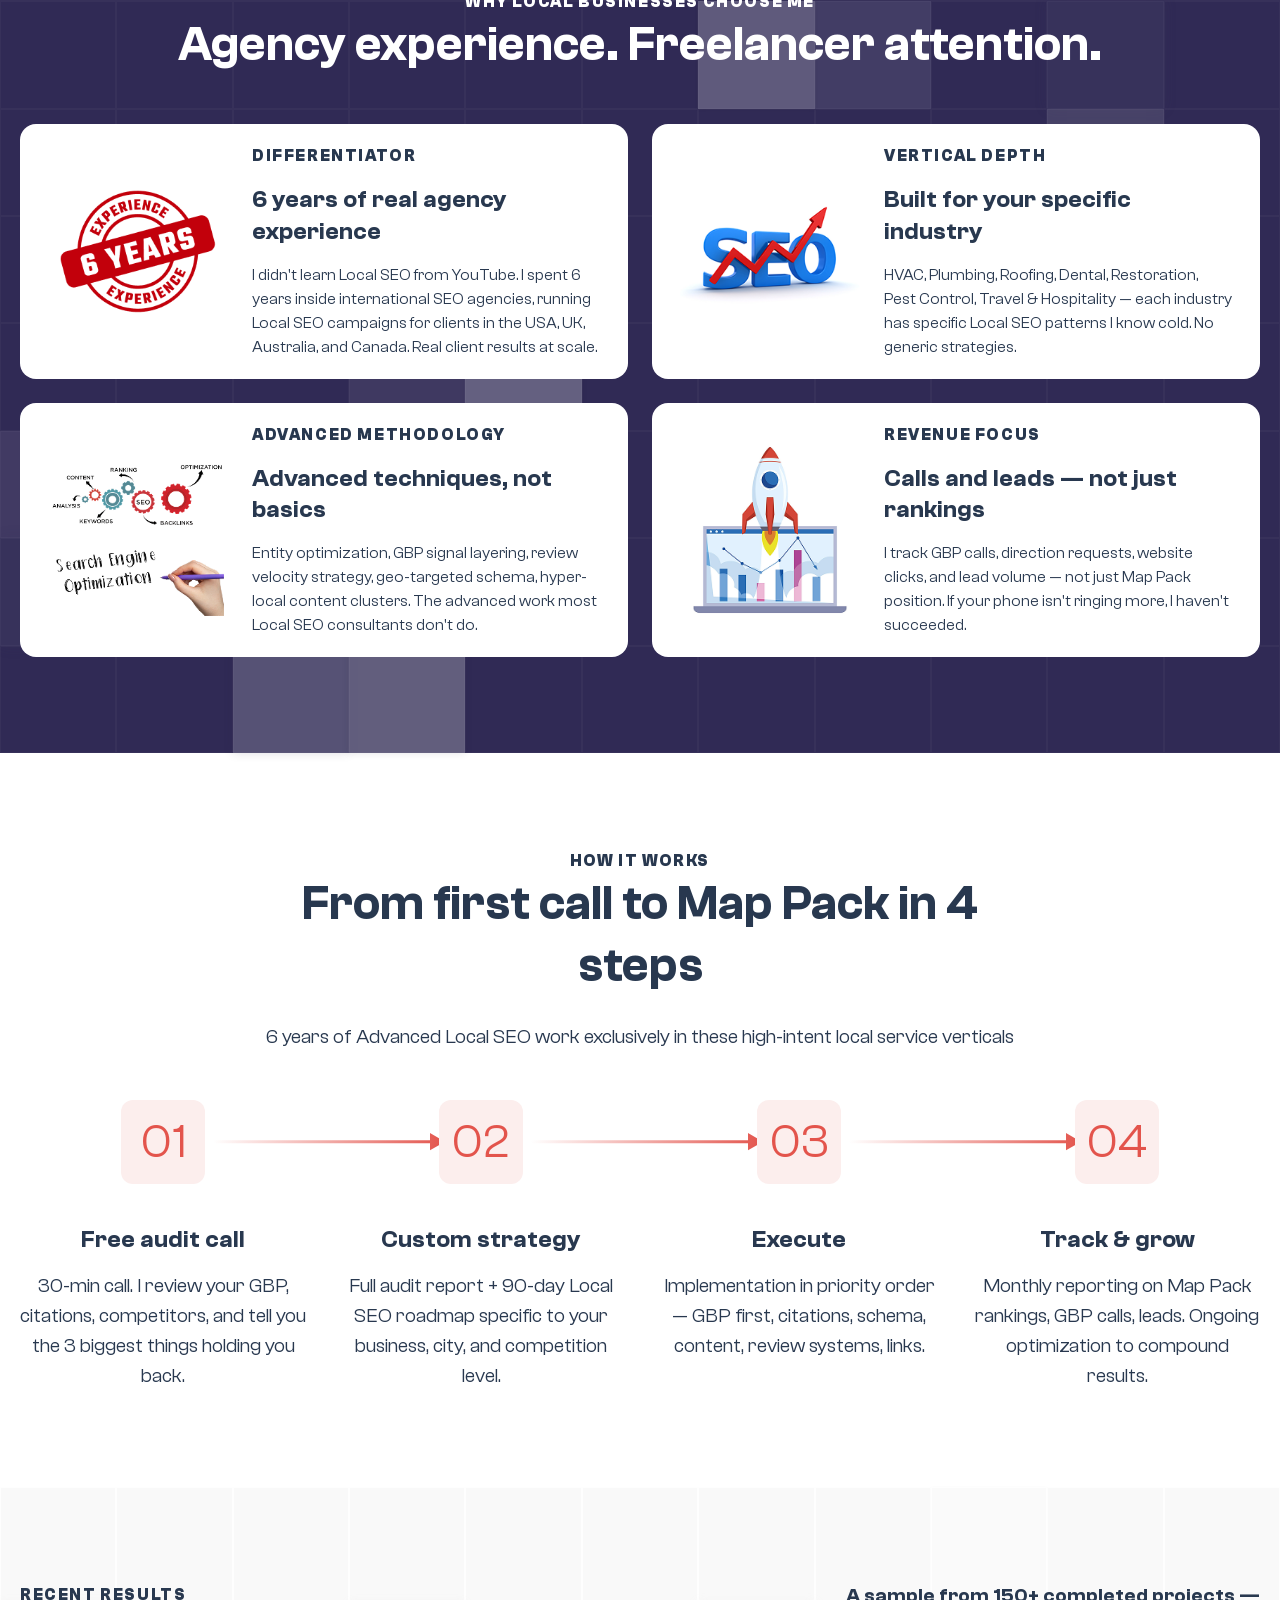
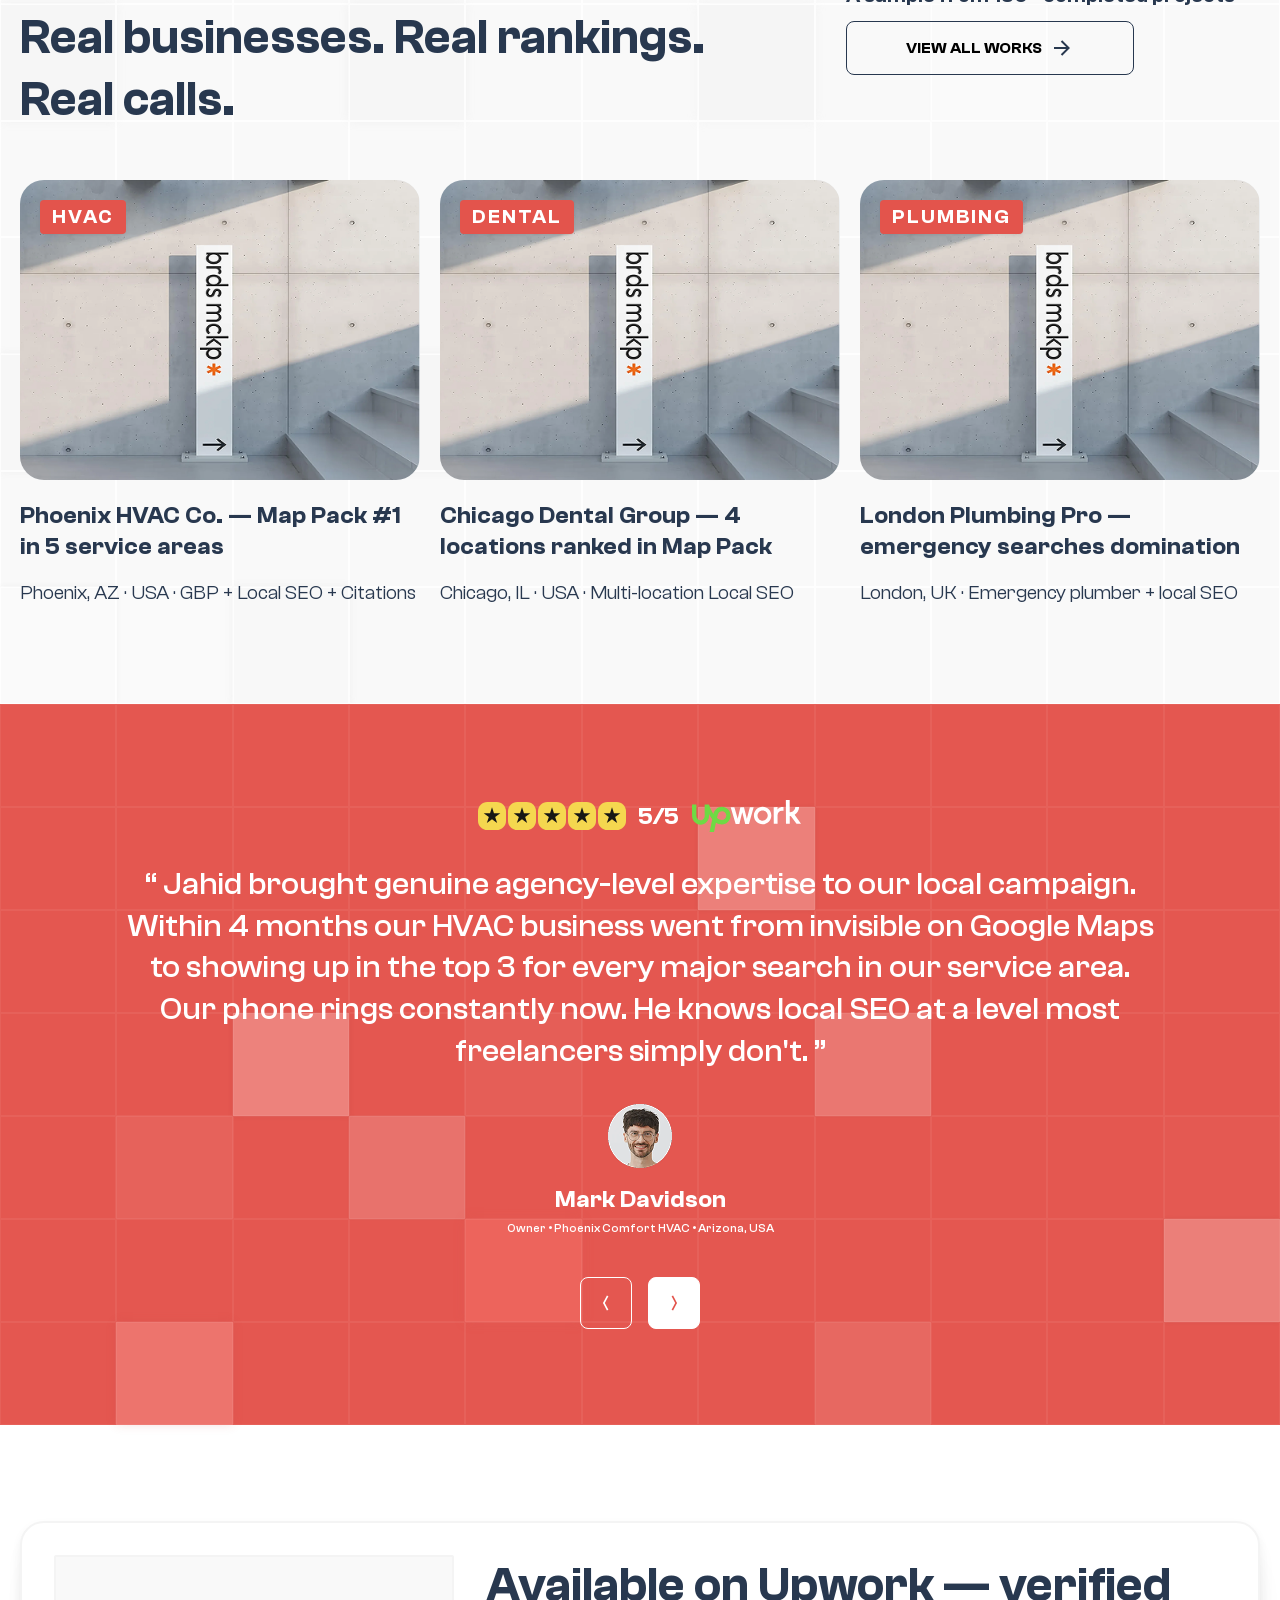
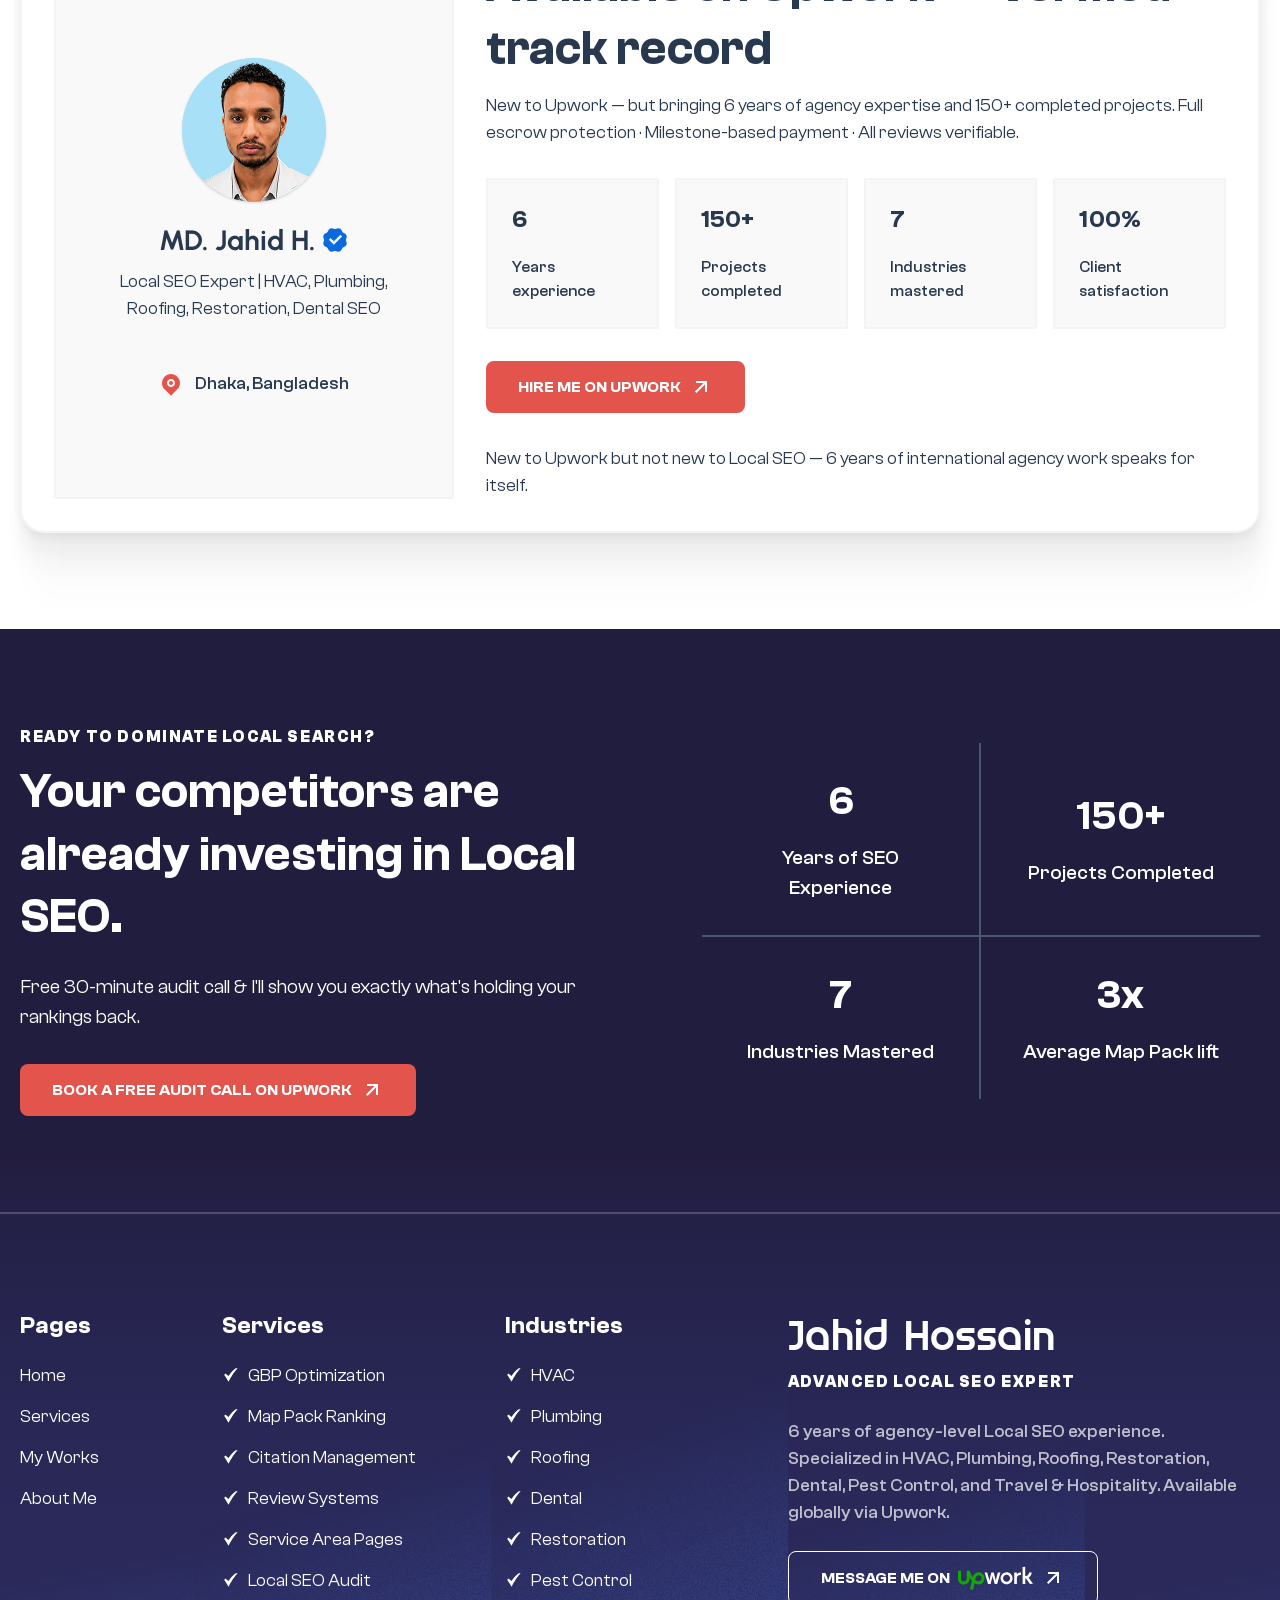
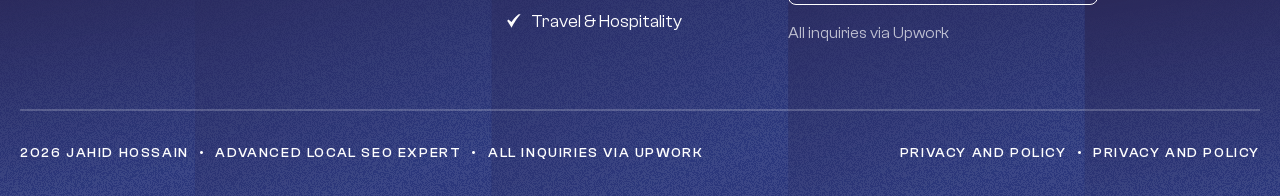
==== commit f9adf7a9: "working on homepage responsive" ====
--- a/index.html
+++ b/index.html
@@ -148,7 +148,7 @@
         <!-- Content -->
 
         <!-- floating image and cards -->
-        <div class="absolute top-40 left-50 md:left-20 electron-rotate">
+        <div class="absolute top-30 md:top-40 left-10 md:left-20 electron-rotate">
             <img src="assets/images/electron.png" alt="electron" class="w-20 sm:w-28 md:w-32 lg:w-full h-auto">
         </div>
         <!-- Profile Details -->
@@ -186,15 +186,9 @@
                 <!-- Top stats -->
                 <div class="hero-stats mb-6">
                     <ul
-                        class="flex flex-col md:flex-row md:justify-center items-start md:items-center gap-1 sm:gap-3 text-sm sm:text-base font-semibold sm:leading-[150%] sm:tracking-[1.6px] uppercase text-start ">
+                        class="flex flex-col md:flex-row justify-center items-center gap-1 sm:gap-3 text-sm sm:text-base font-medium md:font-semibold sm:leading-[150%] sm:tracking-[1.6px] uppercase text-start ">
 
                         <li class="flex gap-1 sm:gap-3 items-center">
-                            <div class="md:hidden">
-                                <svg xmlns="http://www.w3.org/2000/svg" width="24" height="24" viewBox="0 0 24 24"
-                                    fill="none">
-                                    <circle cx="12" cy="12" r="2.82353" fill="white" />
-                                </svg>
-                            </div>
                             <p>ADVANCED LOCAL SEO EXPERT</p>
                             <div class="hidden md:block">
                                 <svg xmlns="http://www.w3.org/2000/svg" width="24" height="24" viewBox="0 0 24 24"
@@ -205,12 +199,6 @@
                         </li>
 
                         <li class="flex gap-1 sm:gap-3 items-center">
-                            <div class="md:hidden">
-                                <svg xmlns="http://www.w3.org/2000/svg" width="24" height="24" viewBox="0 0 24 24"
-                                    fill="none">
-                                    <circle cx="12" cy="12" r="2.82353" fill="white" />
-                                </svg>
-                            </div>
                             <p>6 YEARS</p>
                             <div class="hidden md:block">
                                 <svg xmlns="http://www.w3.org/2000/svg" width="24" height="24" viewBox="0 0 24 24"
@@ -221,12 +209,6 @@
                         </li>
 
                         <li class="flex gap-1 sm:gap-3items-center">
-                            <div class="md:hidden">
-                                <svg xmlns="http://www.w3.org/2000/svg" width="24" height="24" viewBox="0 0 24 24"
-                                    fill="none">
-                                    <circle cx="12" cy="12" r="2.82353" fill="white" />
-                                </svg>
-                            </div>
                             <p>150+ PROJECTS</p>
                         </li>
 
@@ -235,13 +217,13 @@
 
                 <!-- Heading -->
                 <h1
-                    class="hero-title text-[50px] sm:text-[70px] md:text-[80px]  font-semibold leading-tight md:leading-[100%] mb-2 sm:mb-4 md:mb-6">
+                    class="hero-title text-[55px] sm:text-[70px] md:text-[80px]  font-semibold leading-[100%] mb-4 md:mb-6">
                     Your local business deserves to rank first in your city.
                 </h1>
 
                 <!-- Paragraph -->
                 <p
-                    class="hero-description text-base sm:text-lg md:text-xl font-normal leading-relaxed md:leading-[150%] max-w-226 text-start sm:text-center mx-auto ">
+                    class="hero-description text-[14px] sm:text-lg md:text-xl font-normal leading-relaxed md:leading-[150%] max-w-226 text-start sm:text-center mx-auto ">
                     I'm Jahid Hossain — an Advanced Local SEO Expert with 6 years of hands-on experience from working
                     with top SEO agencies abroad. I specialize in getting local service businesses to the top of Google
                     Maps, local search results, and AI-driven search. 150+ successful projects across HVAC, Plumbing,
@@ -250,7 +232,7 @@
 
                 <!-- buttons -->
                 <div
-                    class="hero-buttons flex flex-col sm:flex-row justify-center gap-2 sm:gap-4 mt-4 sm:mt-6 md:mt-10 px-4">
+                    class="hero-buttons flex flex-col sm:flex-row justify-center gap-2 sm:gap-4 mt-4 sm:mt-6 md:mt-10">
 
                     <a href="#"
                         class="cta-btn-hover bg-tomato  px-6 sm:px-8 py-2 sm:py-3.5 rounded-lg flex items-center justify-center gap-2 uppercase w-full sm:w-auto"
@@ -281,7 +263,7 @@
                 </div>
 
                 <!-- Mobile view profile card -->
-                <div class="md:hidden flex mobile-profile-card items-center justify-center mt-5">
+                <div class="md:hidden flex mobile-profile-card items-center justify-center mt-5 mb-5">
 
                     <div class="relative bg-white rounded-[18px] p-1 border border-white w-65">
 
@@ -315,14 +297,14 @@
 
             <!-- Bottom stats -->
             <div
-                class="hero-bottom-stats flex flex-col sm:flex-row items-stretch justify-between gap-2 sm:gap-8 text-white md:pt-22.5 pb-10">
+                class="hero-bottom-stats flex flex-row items-stretch justify-between gap-2 sm:gap-8 text-white md:pt-22.5 pb-10">
 
                 <!-- Item 1 -->
                 <div class="stat-item text-center flex-1 py-2">
-                    <h3 class="text-[40px] md:text-[60px] font-normal leading-[130%]">
+                    <h3 class="text-[35px] md:text-[60px] font-normal leading-[100%] md:leading-[130%]">
                         6
                     </h3>
-                    <p class="text-base md:text-xl font-medium leading-[150%] mt-2">
+                    <p class="text-base md:text-xl font-medium leading-[100%] md:leading-[150%] mt-2">
                         Years of Agency Experience
                     </p>
                 </div>
@@ -332,10 +314,10 @@
 
                 <!-- Item 2 -->
                 <div class="stat-item text-center flex-1 py-2">
-                    <h3 class="text-[40px] md:text-[60px] font-normal leading-[130%]">
+                    <h3 class="text-[35px] md:text-[60px] font-normal leading-[100%] md:leading-[130%]">
                         150+
                     </h3>
-                    <p class="text-base md:text-xl font-medium leading-[150%] mt-2">
+                    <p class="text-base md:text-xl font-medium leading-[100%] md:leading-[150%] mt-2">
                         Projects Delivered
                     </p>
                 </div>
@@ -345,10 +327,10 @@
 
                 <!-- Item 3 -->
                 <div class="stat-item text-center flex-1 py-2">
-                    <h3 class="text-[40px] md:text-[60px] font-normal leading-[130%]">
+                    <h3 class="text-[35px] md:text-[60px] font-normal leading-[100%] md:leading-[130%]">
                         Google
                     </h3>
-                    <p class="text-base md:text-xl font-medium leading-[150%] mt-2">
+                    <p class="text-base md:text-xl font-medium leading-[100%] md:leading-[150%] mt-2">
                         Maps & Map Pack Specialist
                     </p>
                 </div>
@@ -369,7 +351,7 @@
             <div class="section-headign">
                 <!-- Subtitle -->
                 <span
-                    class="text-black text-base font-bold leading-[100%] md:leading-[130%] tracking-[1.6px] uppercase  mb-3">
+                    class="text-black text-base font-bold leading-[130%] md:leading-[150%] tracking-[1.2px] md:tracking-[1.6px] uppercase  mb-3">
                     Industries
                 </span>
 
@@ -380,7 +362,7 @@
                 </h2>
 
                 <!-- Description -->
-                <p class="text-black text-lg md:text-xl font-normal  leading-[150%]">
+                <p class="text-black text-base sm:text-lg md:text-xl font-normal leading-[130%] md:leading-[150%]">
                     6 years of Advanced Local SEO work exclusively in these high-intent local service verticals
                 </p>
             </div>
@@ -457,19 +439,19 @@
             <div class="relative z-100">
 
                 <!-- Header Block -->
-                <div class="flex flex-col lg:flex-row lg:justify-between lg:items-start gap-6 mb-12">
+                <div class="flex flex-col lg:flex-row lg:justify-between lg:items-start gap-6">
                     <div class="max-w-223.5">
                         <!-- Subtitle -->
-                        <span class="text-black  text-base font-bold leading-[150%] tracking-[1.6px] uppercase">
+                        <span class="text-black text-base font-bold leading-[130%] md:leading-[150%] tracking-[1.2px] md:tracking-[1.6px] uppercase  mb-3">
                             What I Do
                         </span>
                         <!-- Main Heading -->
                         <h2
-                            class="text-black  text-[28px] sm:text-[36px] md:text-[48px] font-semibold leading-[130%] mt-5 md:mt-0">
+                            class="ttext-black text-[28px] sm:text-[36px] md:text-[48px] font-semibold leading-[100%] md:leading-[130%] mb-3 md:mb-6">
                             Advanced Local SEO that fills your phone with leads
                         </h2>
                         <!-- Description -->
-                        <p class="text-black text-lg md:text-xl font-normal leading-[150%]">
+                        <p class="text-black text-base sm:text-lg md:text-xl font-normal leading-[130%] md:leading-[150%]">
                             Six advanced Local SEO services. Built for local service businesses that need real
                             results — not reports.
                         </p>
@@ -507,7 +489,7 @@
                 </div>
 
                 <!-- 3-Column Service Cards Grid -->
-                <div class="grid grid-cols-1 md:grid-cols-2 lg:grid-cols-3 gap-6">
+                <div class="grid grid-cols-1 md:grid-cols-2 lg:grid-cols-3 gap-6 mt-5 sm:mt-8 md:mt-12">
 
                     <!-- Card 1:  -->
                     <div
@@ -520,11 +502,11 @@
                                     alt="Google Business Profile Optimization" class="w-7.5 sm:w-10">
                             </div>
 
-                            <h3 class="text-2xl sm:text-3xl md:text-[32px] font-semibold leading-[130%]">
+                            <h3 class="text-xl sm:text-2xl lg:text-[32px] font-semibold leading-[100%] md:leading-[130%]">
                                 Google Business Profile Optimization
                             </h3>
 
-                            <p class="text-black text-base sm:text-lg font-normal leading-[150%] mt-4">
+                            <p class="text-black text-[14px] md:text-base sm:text-lg font-normal leading-[130%] md:leading-[150%] mt-4">
                                 Advanced GBP optimization — categories, services, Q&A, posts, photo strategy, attribute
                                 signals. The single highest-leverage action for Map Pack dominance.
                             </p>
@@ -541,11 +523,11 @@
                                     alt="Map Pack Ranking & Local SEO" class="w-7.5 sm:w-10">
                             </div>
 
-                            <h3 class="text-2xl sm:text-3xl md:text-[32px] font-semibold leading-[130%]">
+                            <h3 class="text-xl sm:text-2xl lg:text-[32px] font-semibold leading-[100%] md:leading-[130%]">
                                 Map Pack Ranking & Local SEO
                             </h3>
 
-                            <p class="text-black text-base sm:text-lg font-normal leading-[150%] mt-4">
+                            <p class="text-black text-[14px] md:text-base sm:text-lg font-normal leading-[130%] md:leading-[150%] mt-4">
                                 Complete Map Pack strategy — NAP consistency, citation authority, proximity signals,
                                 service area pages, and local link building. Built to outrank bigger competitors.
                             </p>
@@ -562,11 +544,11 @@
                                     alt="Local Citation & NAP Management" class="w-7.5 sm:w-10">
                             </div>
 
-                            <h3 class="text-2xl sm:text-3xl md:text-[32px] font-semibold leading-[130%]">
+                            <h3 class="text-xl sm:text-2xl lg:text-[32px] font-semibold leading-[100%] md:leading-[130%]">
                                 Local Citation & NAP Management
                             </h3>
 
-                            <p class="text-black text-base sm:text-lg font-normal leading-[150%] mt-4">
+                            <p class="text-black text-[14px] md:text-base sm:text-lg font-normal leading-[130%] md:leading-[150%] mt-4">
                                 50+ directory submissions, duplicate cleanup, NAP consistency audit. The foundational
                                 trust signal Google uses to verify and rank local businesses.
                             </p>
@@ -583,11 +565,11 @@
                                     alt="Review Acquisition & Reputation" class="w-7.5 sm:w-10">
                             </div>
 
-                            <h3 class="text-2xl sm:text-3xl md:text-[32px] font-semibold leading-[130%]">
+                            <h3 class="text-xl sm:text-2xl lg:text-[32px] font-semibold leading-[100%] md:leading-[130%]">
                                 Review Acquisition & Reputation
                             </h3>
 
-                            <p class="text-black text-base sm:text-lg font-normal leading-[150%] mt-4">
+                            <p class="text-black text-[14px] md:text-base sm:text-lg font-normal leading-[130%] md:leading-[150%] mt-4">
                                 Automated review systems, response strategy, velocity management. More 5-star reviews =
                                 higher Map Pack rankings + higher conversion when prospects compare.
                             </p>
@@ -604,11 +586,11 @@
                                     alt="Local Content & Service Area Pages" class="w-7.5 sm:w-10">
                             </div>
 
-                            <h3 class="text-2xl sm:text-3xl md:text-[32px] font-semibold leading-[130%]">
+                            <h3 class="text-xl sm:text-2xl lg:text-[32px] font-semibold leading-[100%] md:leading-[130%]">
                                 Local Content & Service Area Pages
                             </h3>
 
-                            <p class="text-black text-base sm:text-lg font-normal leading-[150%] mt-4">
+                            <p class="text-black text-[14px] md:text-base sm:text-lg font-normal leading-[130%] md:leading-[150%] mt-4">
                                 Geo-targeted landing pages for every city and neighborhood you serve. Each one optimized
                                 for local intent keywords, LocalBusiness schema, and internal linking.
                             </p>
@@ -625,12 +607,12 @@
 ">
                             </div>
 
-                            <h3 class="text-2xl sm:text-3xl md:text-[32px] font-semibold leading-[130%]">
+                            <h3 class="text-xl sm:text-2xl lg:text-[32px] font-semibold leading-[100%] md:leading-[130%]">
                                 Local SEO Audit & Strategy
 
                             </h3>
 
-                            <p class="text-black text-base sm:text-lg font-normal leading-[150%] mt-4">
+                            <p class="text-black text-[14px] md:text-base sm:text-lg font-normal leading-[130%] md:leading-[150%] mt-4">
                                 200-point Local SEO audit covering GBP, citations, on-page, schema, reviews, and
                                 competitor benchmarking. Know exactly what to fix and in what order.
                             </p>
@@ -709,7 +691,7 @@
             <div class="section-headign text-center">
                 <!-- Subtitle -->
                 <span
-                    class="text-white text-base font-bold leading-[100%] md:leading-[130%] tracking-[1.6px] uppercase  mb-3">
+                    class="text-white text-base font-bold leading-[130%] md:leading-[150%] tracking-[1.2px] md:tracking-[1.6px] uppercase  mb-3">
                     Why local businesses choose me
                 </span>
 
@@ -721,13 +703,13 @@
             </div>
 
             <!-- Card contents -->
-            <div class="card-contents-wrapper mt-12">
+            <div class="card-contents-wrapper mt-6 sm:mt-10 md:mt-12">
                 <!-- cards wrapper -->
                 <div class="grid grid-cols-1 lg:grid-cols-2 gap-6">
 
                     <!-- Card -->
                     <div
-                        class="min-h-72 bg-white rounded-xl md:rounded-2xl px-5 sm:px-7 py-5 flex flex-col lg:flex-row items-center lg:items-center gap-6  ">
+                        class=" bg-white rounded-xl md:rounded-2xl px-5 sm:px-7 py-5 flex flex-col lg:flex-row items-center lg:items-center gap-6 ">
 
                         <!-- Image -->
                         <div
@@ -739,7 +721,7 @@
                         <!-- Content -->
                         <div class="flex-1 flex flex-col justify-center md:text-center lg:text-left max-w-109">
                             <span
-                                class="text-black text-[12px] sm:text-base font-bold md:leading-[150%] md:tracking-[1.6px] uppercase mb-3 sm:mb-4">
+                                class="text-black text-[14px] md:text-base font-bold leading-[130%] md:leading-[150%] tracking-[1.2px] md:tracking-[1.6px] uppercase mb-3 sm:mb-4">
                                 Differentiator
                             </span>
 
@@ -747,7 +729,7 @@
                                 6 years of real agency experience
                             </h3>
 
-                            <p class="text-black text-base font-normal leading-[150%]">
+                            <p class="text-black text-[14px] md:text-base font-normal leading-[130%] md:leading-[150%]">
                                 I didn't learn Local SEO from YouTube. I spent 6 years inside international SEO
                                 agencies,
                                 running Local SEO campaigns for clients in the USA, UK, Australia, and Canada. Real
@@ -759,7 +741,7 @@
                     </div>
                     <!-- Card -->
                     <div
-                        class="min-h-72 bg-white rounded-xl md:rounded-2xl px-5 sm:px-7 py-5 flex flex-col lg:flex-row items-center lg:items-center gap-6  ">
+                        class=" bg-white rounded-xl md:rounded-2xl px-5 sm:px-7 py-5 flex flex-col lg:flex-row items-center lg:items-center gap-6  ">
 
                         <!-- Image -->
                         <div
@@ -771,15 +753,15 @@
                         <!-- Content -->
                         <div class="flex-1 flex flex-col justify-center md:text-centerlg:text-left max-w-109">
                             <span
-                                class="text-black text-[12px] sm:text-base font-bold md:leading-[150%] md:tracking-[1.6px] uppercase mb-3 sm:mb-4">
+                                class="text-black text-[14px] md:text-base font-bold leading-[130%] md:leading-[150%] tracking-[1.2px] md:tracking-[1.6px] uppercase mb-3 sm:mb-4">
                                 Vertical depth
                             </span>
 
-                            <h3 class="text-black text-xl sm:text-2xl font-semibold leading-[130%] mb-3 sm:mb-4">
+                            <h3 class="text-black text-xl md:text-2xl font-semibold leading-[100%] md:leading-[130%] mb-3 sm:mb-4">
                                 Built for your specific industry
                             </h3>
 
-                            <p class="text-black text-base font-normal leading-[150%]">
+                            <p class="text-black text-[14px] md:text-base font-normal leading-[130%] md:leading-[150%]">
                                 HVAC, Plumbing, Roofing, Dental, Restoration, Pest Control, Travel & Hospitality — each
                                 industry has specific Local SEO patterns I know cold. No generic strategies.
                             </p>
@@ -788,7 +770,7 @@
                     </div>
                     <!-- Card -->
                     <div
-                        class="min-h-72 bg-white rounded-xl md:rounded-2xl px-5 sm:px-7 py-5 flex flex-col lg:flex-row items-center lg:items-center gap-6  ">
+                        class=" bg-white rounded-xl md:rounded-2xl px-5 sm:px-7 py-5 flex flex-col lg:flex-row items-center lg:items-center gap-6  ">
 
                         <!-- Image -->
                         <div
@@ -800,15 +782,15 @@
                         <!-- Content -->
                         <div class="flex-1 flex flex-col justify-center md:text-center lg:text-left max-w-109">
                             <span
-                                class="text-black text-[12px] sm:text-base font-bold md:leading-[150%] md:tracking-[1.6px] uppercase mb-3 sm:mb-4">
+                                class="text-black text-[14px] md:text-base font-bold leading-[130%] md:leading-[150%] tracking-[1.2px] md:tracking-[1.6px] uppercase mb-3 sm:mb-4">
                                 Advanced methodology
                             </span>
 
-                            <h3 class="text-black text-xl sm:text-2xl font-semibold leading-[130%] mb-3 sm:mb-4">
+                            <h3 class="text-black text-xl md:text-2xl font-semibold leading-[100%] md:leading-[130%] mb-3 sm:mb-4">
                                 Advanced techniques, not basics
                             </h3>
 
-                            <p class="text-black text-base font-normal leading-[150%]">
+                            <p class="text-black text-[14px] md:text-base font-normal leading-[130%] md:leading-[150%]">
                                 Entity optimization, GBP signal layering, review velocity strategy, geo-targeted schema,
                                 hyper-local content clusters. The advanced work most Local SEO consultants don't do.
                             </p>
@@ -817,7 +799,7 @@
                     </div>
                     <!-- Card -->
                     <div
-                        class="min-h-72 bg-white rounded-xl md:rounded-2xl px-5 sm:px-7 py-5 flex flex-col lg:flex-row items-center lg:items-center gap-6  ">
+                        class=" bg-white rounded-xl md:rounded-2xl px-5 sm:px-7 py-5 flex flex-col lg:flex-row items-center lg:items-center gap-6  ">
 
                         <!-- Image -->
                         <div
@@ -829,15 +811,15 @@
                         <!-- Content -->
                         <div class="flex-1 flex flex-col justify-center md:text-center lg:text-left max-w-109">
                             <span
-                                class="text-black text-[12px] sm:text-base font-bold md:leading-[150%] md:tracking-[1.6px] uppercase mb-3 sm:mb-4">
+                                class="text-black text-[14px] md:text-base font-bold leading-[130%] md:leading-[150%] tracking-[1.2px] md:tracking-[1.6px] uppercase mb-3 sm:mb-4">
                                 Revenue focus
                             </span>
 
-                            <h3 class="text-black text-xl sm:text-2xl font-semibold leading-[130%] mb-3 sm:mb-4">
+                            <h3 class="text-black text-xl md:text-2xl font-semibold leading-[100%] md:leading-[130%] mb-3 sm:mb-4">
                                 Calls and leads — not just rankings
                             </h3>
 
-                            <p class="text-black text-base font-normal leading-[150%]">
+                            <p class="text-black text-[14px] md:text-base font-normal leading-[130%] md:leading-[150%]">
                                 I track GBP calls, direction requests, website clicks, and lead volume — not just Map
                                 Pack position. If your phone isn't ringing more, I haven't succeeded.
                             </p>
@@ -859,17 +841,17 @@
             <div class="section-headign text-center max-w-190 mx-auto">
                 <!-- Subtitle -->
                 <span
-                    class="text-black text-base font-bold leading-[100%] md:leading-[130%] tracking-[1.6px] uppercase  mb-3">
+                    class="text-black text-base font-bold leading-[130%] md:leading-[150%] tracking-[1.2px] md:tracking-[1.6px] uppercase  mb-3">
                     How it works
                 </span>
 
                 <!-- Main Heading -->
                 <h2
-                    class="text-black text-[28px] sm:text-[36px] md:text-[48px] font-semibold leading-[100%] md:leading-[130%] max-w-124 mx-auto mb-3 md:mb-6">
+                    class="text-black text-[28px] sm:text-[36px] md:text-[48px] font-semibold leading-[100%] md:leading-[130%] mb-3 md:mb-6">
                     From first call to Map Pack in 4 steps
                 </h2>
                 <!-- Description -->
-                <p class="text-black text-lg md:text-xl font-normal  leading-[150%]">
+                <p class="text-black text-base sm:text-lg md:text-xl font-normal leading-[130%] md:leading-[150%]">
                     6 years of Advanced Local SEO work exclusively in these high-intent local service verticals
                 </p>
             </div>
@@ -877,12 +859,12 @@
 
 
             <!-- Process Step Block from image_f2aa5f.png & image_f235e2.png -->
-            <div class="mt-10 md:mt-12">
+            <div class="mt-6 sm:mt-10 md:mt-12">
                 <div
                     class="grid grid-cols-1 sm:grid-cols-2 xl:grid-cols-4 gap-y-4 sm:gap-y-8 gap-x-8 justify-items-center">
 
                     <!-- Step 01 -->
-                    <div class="w-full max-w-91 flex flex-col items-center sm:text-center">
+                    <div class="w-full max-w-91 flex flex-col items-center text-center">
                         <div class="relative w-16  sm:w-21 h-16 sm:h-21 flex items-center justify-center">
                             <div
                                 class="w-full h-full rounded-xl bg-soft-tomato flex items-center justify-center p-2.75 text-tomato text-[32px] sm:text-[48px] font-normal leading-[130%]">
@@ -896,18 +878,18 @@
                             </div>
                         </div>
 
-                        <h3 class="text-black text-[24px] font-semibold leading-[130%]  mb-2 sm:mb-4 mt-2 md:mt-10">
+                        <h3 class="text-black text-xl md:text-2xl font-semibold leading-[100%] md:leading-[130%]  mb-2 sm:mb-4 mt-2 md:mt-10">
                             Free audit call
                         </h3>
 
-                        <p class="text-black text-base md:text-lg font-normal leading-[150%]">
+                        <p class="text-black text-[14px] sm:text-lg md:text-xl font-normal leading-[130%] md:leading-[150%]">
                             30-min call. I review your GBP, citations, competitors, and tell you the 3 biggest things
                             holding you back.
                         </p>
                     </div>
 
                     <!-- Step 02 -->
-                    <div class="w-full max-w-91 flex flex-col items-center sm:text-center">
+                    <div class="w-full max-w-91 flex flex-col items-center text-center">
                         <div class="relative w-16  sm:w-21 h-16 sm:h-21 flex items-center justify-center">
                             <div
                                 class="w-full h-full rounded-xl bg-soft-tomato flex items-center justify-center p-2.75 text-tomato text-[32px] sm:text-[48px] font-normal leading-[130%]">
@@ -921,18 +903,18 @@
                             </div>
                         </div>
 
-                        <h3 class="text-black text-[24px] font-semibold leading-[130%]  mb-2 sm:mb-4 mt-2 md:mt-10">
+                        <h3 class="text-black text-xl md:text-2xl font-semibold leading-[100%] md:leading-[130%]  mb-2 sm:mb-4 mt-2 md:mt-10">
                             Custom strategy
                         </h3>
 
-                        <p class="text-black text-base md:text-lg font-normal leading-[150%]">
+                        <p class="text-black text-[14px] sm:text-lg md:text-xl font-normal leading-[130%] md:leading-[150%]">
                             Full audit report + 90-day Local SEO roadmap specific to your business, city, and
                             competition level.
                         </p>
                     </div>
 
                     <!-- Step 03 -->
-                    <div class="w-full max-w-91 flex flex-col items-center sm:text-center">
+                    <div class="w-full max-w-91 flex flex-col items-center text-center">
                         <div class="relative w-16  sm:w-21 h-16 sm:h-21 flex items-center justify-center">
                             <div
                                 class="w-full h-full rounded-xl bg-soft-tomato flex items-center justify-center p-2.75 text-tomato text-[32px] sm:text-[48px] font-normal leading-[130%]">
@@ -946,18 +928,18 @@
                             </div>
                         </div>
 
-                        <h3 class="text-black text-[24px] font-semibold leading-[130%] mb-2 sm:mb-4 mt-2 md:mt-10">
+                        <h3 class="text-black text-xl md:text-2xl font-semibold leading-[100%] md:leading-[130%] mb-2 sm:mb-4 mt-2 md:mt-10">
                             Execute
                         </h3>
 
-                        <p class="text-black text-base md:text-lg font-normal leading-[150%]">
+                        <p class="text-black text-[14px] sm:text-lg md:text-xl font-normal leading-[130%] md:leading-[150%]">
                             Implementation in priority order — GBP first, citations, schema, content, review systems,
                             links.
                         </p>
                     </div>
 
                     <!-- Step 04 -->
-                    <div class="w-full max-w-91 flex flex-col items-center sm:text-center">
+                    <div class="w-full max-w-91 flex flex-col items-center text-center">
                         <div class="relative w-16  sm:w-21 h-16 sm:h-21 flex items-center justify-center">
                             <div
                                 class="w-full h-full rounded-xl bg-soft-tomato flex items-center justify-center p-2.75 text-tomato text-[32px] sm:text-[48px] font-normal leading-[130%]">
@@ -965,11 +947,11 @@
                             </div>
                         </div>
 
-                        <h3 class="text-black text-[24px] font-semibold leading-[130%] mb-2 sm:mb-4 mt-2 md:mt-10">
+                        <h3 class="text-black text-xl md:text-2xl font-semibold leading-[100%] md:leading-[130%] mb-2 sm:mb-4 mt-2 md:mt-10">
                             Track & grow
                         </h3>
 
-                        <p class="text-black text-base md:text-lg font-normal leading-[150%]">
+                        <p class="text-black text-[14px] sm:text-lg md:text-xl font-normal leading-[130%] md:leading-[150%]">
                             Monthly reporting on Map Pack rankings, GBP calls, leads. Ongoing optimization to compound
                             results.
                         </p>
@@ -988,23 +970,23 @@
 
 
             <!-- Header Block -->
-            <div class="flex flex-col lg:flex-row lg:justify-between lg:items-start gap-6 mb-12">
+            <div class="flex flex-col lg:flex-row lg:justify-between lg:items-start gap-6 ">
                 <div class="max-w-190">
                     <!-- Subtitle -->
-                    <span class="text-black  text-base font-semibold leading-[150%] tracking-[1.6px] uppercase">
+                    <span class="text-black text-base font-bold leading-[130%] md:leading-[150%] tracking-[1.2px] md:tracking-[1.6px] uppercase  mb-3">
                         Recent results
                     </span>
                     <!-- Main Heading -->
                     <h2
-                        class="text-black  text-[28px] sm:text-[36px] md:text-[48px] font-semibold leading-[100%] md:leading-[130%] mt-5 md:mt-0">
+                        class="text-black text-[28px] sm:text-[36px] md:text-[48px] font-semibold leading-[100%] md:leading-[130%] ">
                         Real businesses. Real rankings. Real calls.
                     </h2>
                 </div>
 
                 <!-- Call to Actions -->
-                <div class="flex flex-col sm:flex-row lg:flex-col gap-3  pt-2">
-
-                    <p class="text-base sm:text-lg md:text-xl text-black font-semibold leading-[130%]">A sample from
+                <div class="flex flex-col sm:flex-row lg:flex-col gap-3 ">
+
+                    <p class="text-[14px] sm:text-base md:text-lg lg:text-xl text-black font-semibold leading-[100%] md:leading-[130%]">A sample from
                         150+ completed projects —
                     </p>
                     <!-- transparent btn -->
@@ -1025,20 +1007,20 @@
             </div>
 
             <!-- 3-Column Image Cards Grid -->
-            <div class="grid grid-cols-1 md:grid-cols-2 lg:grid-cols-3 gap-5">
+            <div class="grid grid-cols-1 md:grid-cols-2 lg:grid-cols-3 gap-5 mt-5 md:mt-12">
 
                 <!-- Column 1: HVAC -->
                 <a href="#" class="flex flex-col group">
                     <!-- Image Container -->
                     <div
-                        class="relative w-full aspect-4/3 rounded-xl sm:rounded-2xl md:rounded-3xl overflow-hidden mb-5 bg-slate-100 cursor-pointer">
+                        class="relative w-full aspect-4/3 rounded-xl sm:rounded-2xl md:rounded-3xl overflow-hidden bg-slate-100 cursor-pointer mb-2 sm:mb-5">
 
                         <img src="assets/images/recent-result.png" alt="Phoenix HVAC Case Study Presentation"
                             class="w-full h-full object-contain transition-transform duration-500 group-hover:scale-110" />
 
                         <!-- Badge -->
                         <span
-                            class="absolute top-5 left-5 bg-tomato text-white font-semibold leading-[150%] tracking-[2px] px-3 py-0.5 uppercase rounded-sm"
+                            class="absolute top-5 left-5 text-[14px] sm:text-base md:text-xl bg-tomato text-white font-semibold leading-[130%] md:leading-[150%] tracking-[1.6px] md:tracking-[2px] px-3 py-0.5 uppercase rounded-sm"
                             style="box-shadow: 0 4px 8px -2px rgba(0, 0, 0, 0.04), 0 2px 4px -2px rgba(0, 0, 0, 0.08)">
                             HVAC
                         </span>
@@ -1046,12 +1028,12 @@
 
                     <!-- Title -->
                     <h3
-                        class="text-black text-2xl font-semibold leading-[130%] mb-2 md:mb-4 no-underline group-hover:underline decoration-2 decoration-black underline-offset-4 transition-all duration-500">
+                        class="text-black text-xl md:text-2xl font-semibold leading-[100%] md:leading-[130%] mb-2 md:mb-4 no-underline group-hover:underline decoration-2 decoration-black underline-offset-4 transition-all duration-500">
                         Phoenix HVAC Co. — Map Pack #1 in 5 service areas
                     </h3>
 
                     <!-- Metadata -->
-                    <p class="text-black text-lg md:text-xl font-normal leading-[150%]">
+                    <p class="text-black text-[14px] sm:text-base md:text-lg lg:text-xl font-normal leading-[130%] md:leading-[150%]">
                         Phoenix, AZ · USA · GBP + Local SEO + Citations
                     </p>
                 </a>
@@ -1060,7 +1042,7 @@
                 <a href="#" class="flex flex-col group">
                     <!-- Image Container -->
                     <div
-                        class="relative w-full aspect-4/3 rounded-xl sm:rounded-2xl md:rounded-3xl overflow-hidden mb-5 bg-slate-100 cursor-pointer">
+                        class="relative w-full aspect-4/3 rounded-xl sm:rounded-2xl md:rounded-3xl overflow-hidden bg-slate-100 cursor-pointer mb-2 sm:mb-5">
 
                         <img src="assets/images/recent-result.png"
                             alt="Chicago Dental Group — 4 locations ranked in Map Pack"
@@ -1068,7 +1050,7 @@
 
                         <!-- Badge -->
                         <span
-                            class="absolute top-5 left-5 bg-tomato text-white font-semibold leading-[150%] tracking-[2px] px-3 py-0.5 uppercase rounded-sm"
+                            class="absolute top-5 left-5 text-[14px] sm:text-base md:text-xl bg-tomato text-white font-semibold leading-[130%] md:leading-[150%] tracking-[1.6px] md:tracking-[2px] px-3 py-0.5 uppercase rounded-sm"
                             style="box-shadow: 0 4px 8px -2px rgba(0, 0, 0, 0.04), 0 2px 4px -2px rgba(0, 0, 0, 0.08)">
                             Dental
                         </span>
@@ -1076,12 +1058,12 @@
 
                     <!-- Title -->
                     <h3
-                        class="text-black text-2xl font-semibold leading-[130%] mb-2 md:mb-4 no-underline group-hover:underline decoration-2 decoration-black underline-offset-4 transition-all duration-500">
+                        class="text-black text-xl md:text-2xl font-semibold leading-[100%] md:leading-[130%] mb-2 md:mb-4 no-underline group-hover:underline decoration-2 decoration-black underline-offset-4 transition-all duration-500">
                         Chicago Dental Group — 4 locations ranked in Map Pack
                     </h3>
 
                     <!-- Metadata -->
-                    <p class="text-black text-lg md:text-xl font-normal leading-[150%]">
+                    <p class="text-black text-[14px] sm:text-base md:text-lg lg:text-xl font-normal leading-[130%] md:leading-[150%]">
                         Chicago, IL · USA · Multi-location Local SEO
                     </p>
                 </a>
@@ -1090,7 +1072,7 @@
                 <a href="#" class="flex flex-col group">
                     <!-- Image Container -->
                     <div
-                        class="relative w-full aspect-4/3 rounded-xl sm:rounded-2xl md:rounded-3xl overflow-hidden mb-5 bg-slate-100 cursor-pointer">
+                        class="relative w-full aspect-4/3 rounded-xl sm:rounded-2xl md:rounded-3xl overflow-hidden bg-slate-100 cursor-pointer mb-2 sm:mb-5">
 
                         <img src="assets/images/recent-result.png"
                             alt="London Plumbing Pro — emergency searches domination"
@@ -1098,7 +1080,7 @@
 
                         <!-- Badge -->
                         <span
-                            class="absolute top-5 left-5 bg-tomato text-white font-semibold leading-[150%] tracking-[2px] px-3 py-0.5 uppercase rounded-sm"
+                            class="absolute top-5 left-5 text-[14px] sm:text-base md:text-xl bg-tomato text-white font-semibold leading-[130%] md:leading-[150%] tracking-[1.6px] md:tracking-[2px] px-3 py-0.5 uppercase rounded-sm"
                             style="box-shadow: 0 4px 8px -2px rgba(0, 0, 0, 0.04), 0 2px 4px -2px rgba(0, 0, 0, 0.08)">
                             Plumbing
                         </span>
@@ -1106,12 +1088,12 @@
 
                     <!-- Title -->
                     <h3
-                        class="text-black text-2xl font-semibold leading-[130%] mb-2 md:mb-4 no-underline group-hover:underline decoration-2 decoration-black underline-offset-4 transition-all duration-500">
+                        class="text-black text-xl md:text-2xl font-semibold leading-[100%] md:leading-[130%] mb-2 md:mb-4 no-underline group-hover:underline decoration-2 decoration-black underline-offset-4 transition-all duration-500">
                         London Plumbing Pro — emergency searches domination
                     </h3>
 
                     <!-- Metadata -->
-                    <p class="text-black text-lg md:text-xl font-normal leading-[150%]">
+                    <p class="text-black text-[14px] sm:text-base md:text-lg lg:text-xl font-normal leading-[130%] md:leading-[150%]">
                         London, UK · Emergency plumber + local SEO
                     </p>
                 </a>
@@ -1286,7 +1268,7 @@
 
                     <!-- Identity Text Line with Verification Badge -->
                     <div class="flex items-center justify-center gap-1.5 mb-2.5">
-                        <h3 class="font-urbanist text-black text-[28px] font-bold leading-[130%]">MD. Jahid H.</h3>
+                        <h3 class="font-urbanist text-black text-xl sm:text-2xl md:text-[28px] font-bold leading-[100%] md:leading-[130%]">MD. Jahid H.</h3>
                         <!-- Verified Badge Icon Vector -->
                         <div>
                             <img src="assets/images/verified-badge-fill.svg" alt="verified">
@@ -1294,13 +1276,13 @@
                     </div>
 
                     <!-- Role / Verticals Metadata -->
-                    <p class="text-black text-lg font-normal leading-[150%]">
+                    <p class="text-black text-[14px] sm:text-base md:text-lg font-normal leading-[130%] md:leading-[150%]">
                         Local SEO Expert | HVAC, Plumbing, Roofing, Restoration, Dental SEO
                     </p>
 
                     <!-- Location Pin Details -->
                     <div
-                        class="flex items-center justify-center gap-3 text-black text-lg font-medium leading-[150%] mt-12">
+                        class="flex items-center justify-center gap-1 md:gap-3 text-black text-base md:text-lg font-medium leading-[130%] md:leading-[150%] mt-12">
                         <div>
                             <img src="assets/images/map-pin-fill.svg" alt="location-dot">
                         </div>
@@ -1317,7 +1299,7 @@
                             Available on Upwork — verified track record
                         </h2>
                         <!-- Supporting Subtext Description -->
-                        <p class="text-black text-lg font-normal leading-[150%] mb-8">
+                        <p class="text-black text-base md:text-lg font-normal leading-[130%] md:leading-[150%] mb-8">
                             New to Upwork — but bringing 6 years of agency expertise and 150+ completed projects. Full
                             escrow protection · Milestone-based payment · All reviews verifiable.
                         </p>
@@ -1404,18 +1386,18 @@
                     <!-- Left Column: Copy & CTA -->
                     <div class="w-full lg:w-[50%] flex flex-col items-start">
                         <!-- Tagline Subheading -->
-                        <span class="text-base font-bold leading-[150%] tracking-[1.6px] uppercase block mb-2">
+                        <span class="text-white text-base font-bold leading-[130%] md:leading-[150%] tracking-[1.2px] md:tracking-[1.6px] uppercase  mb-3">
                             Ready to dominate local search?
                         </span>
 
                         <!-- Main Headline -->
                         <h2
-                            class="text-[28px] sm:text-[36px] md:text-[48px] font-semibold leading-[100%] md:leading-[130%] mb-4">
+                            class="text-white text-[28px] sm:text-[36px] md:text-[48px] font-semibold leading-[100%] md:leading-[130%] mb-3 md:mb-6">
                             Your competitors are already investing in Local SEO.
                         </h2>
 
                         <!-- Short Paragraph -->
-                        <p class="text-xl font-normal leading-[150%] mb-8">
+                        <p class="text-base sm:text-lg md:text-xl font-normal leading-[130%] md:leading-[150%] mb-8">
                             Free 30-minute audit call & I'll show you exactly what's holding your rankings back.
                         </p>
 
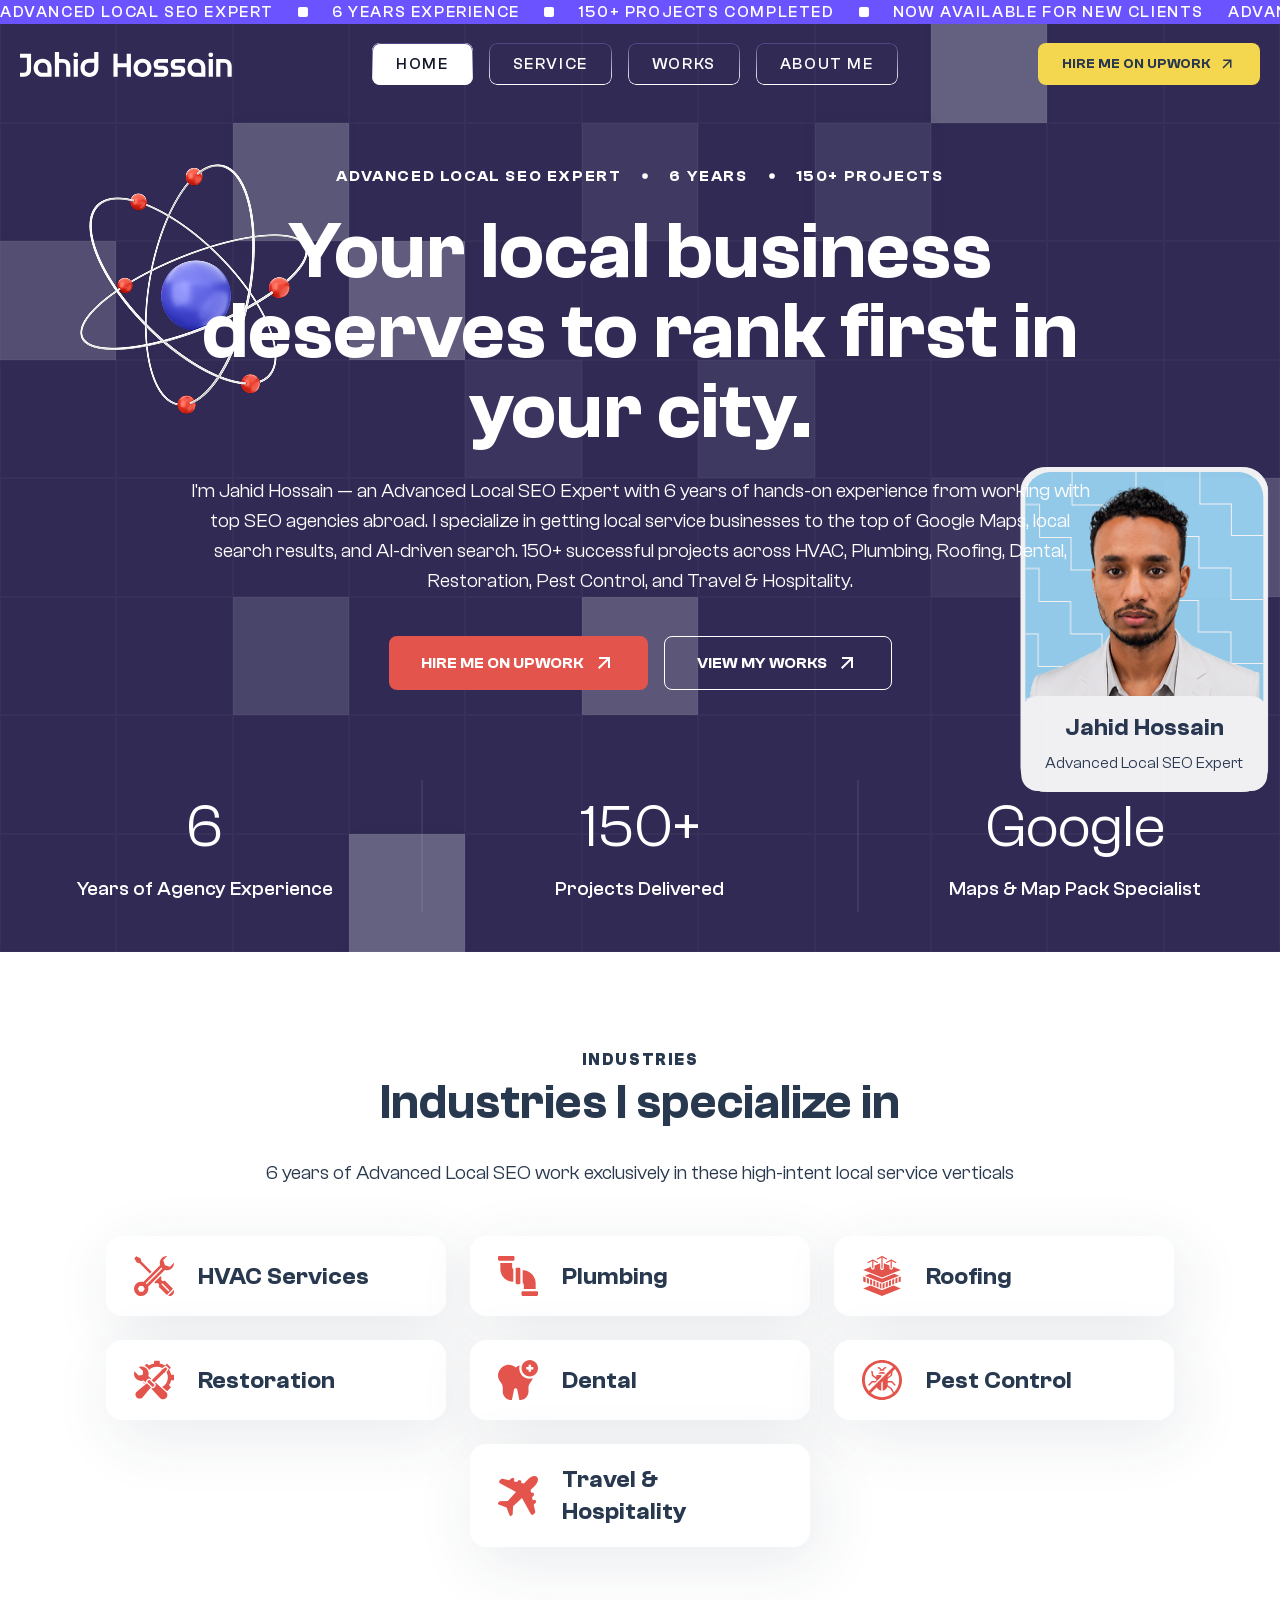
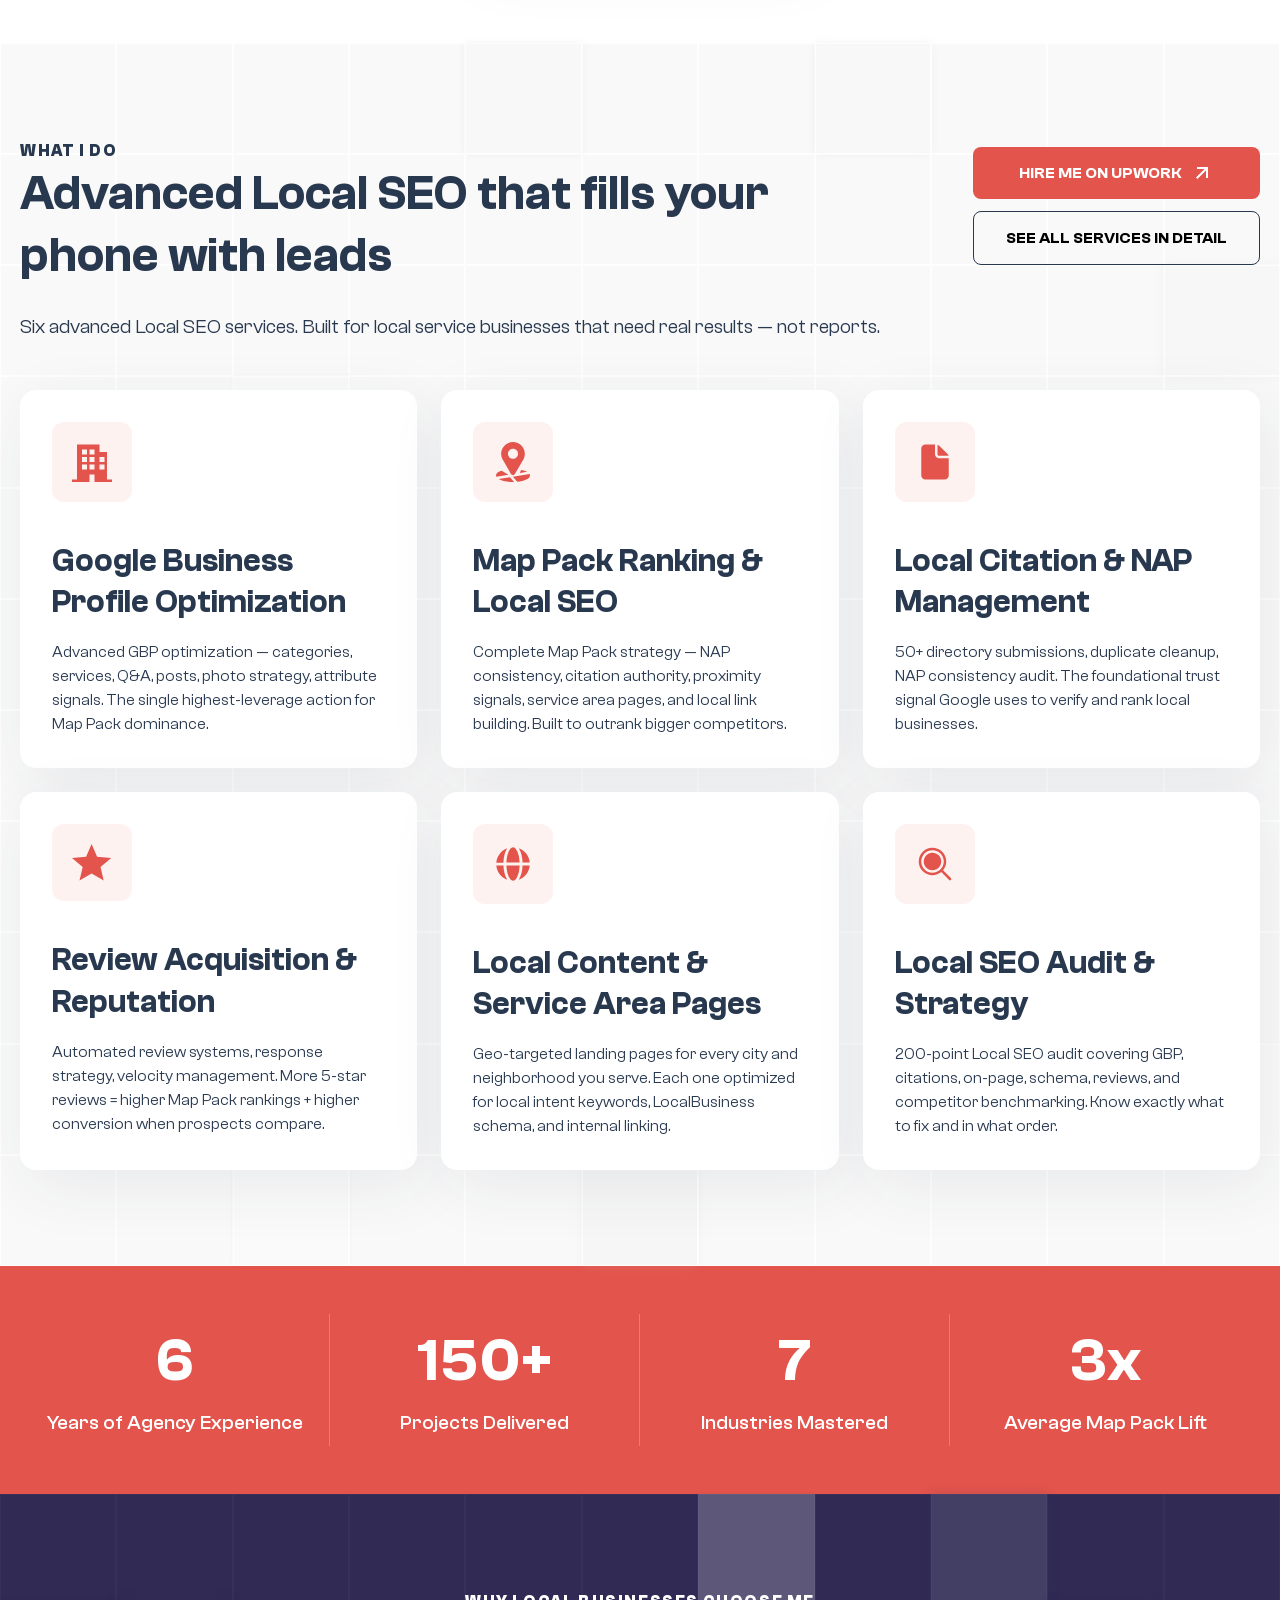
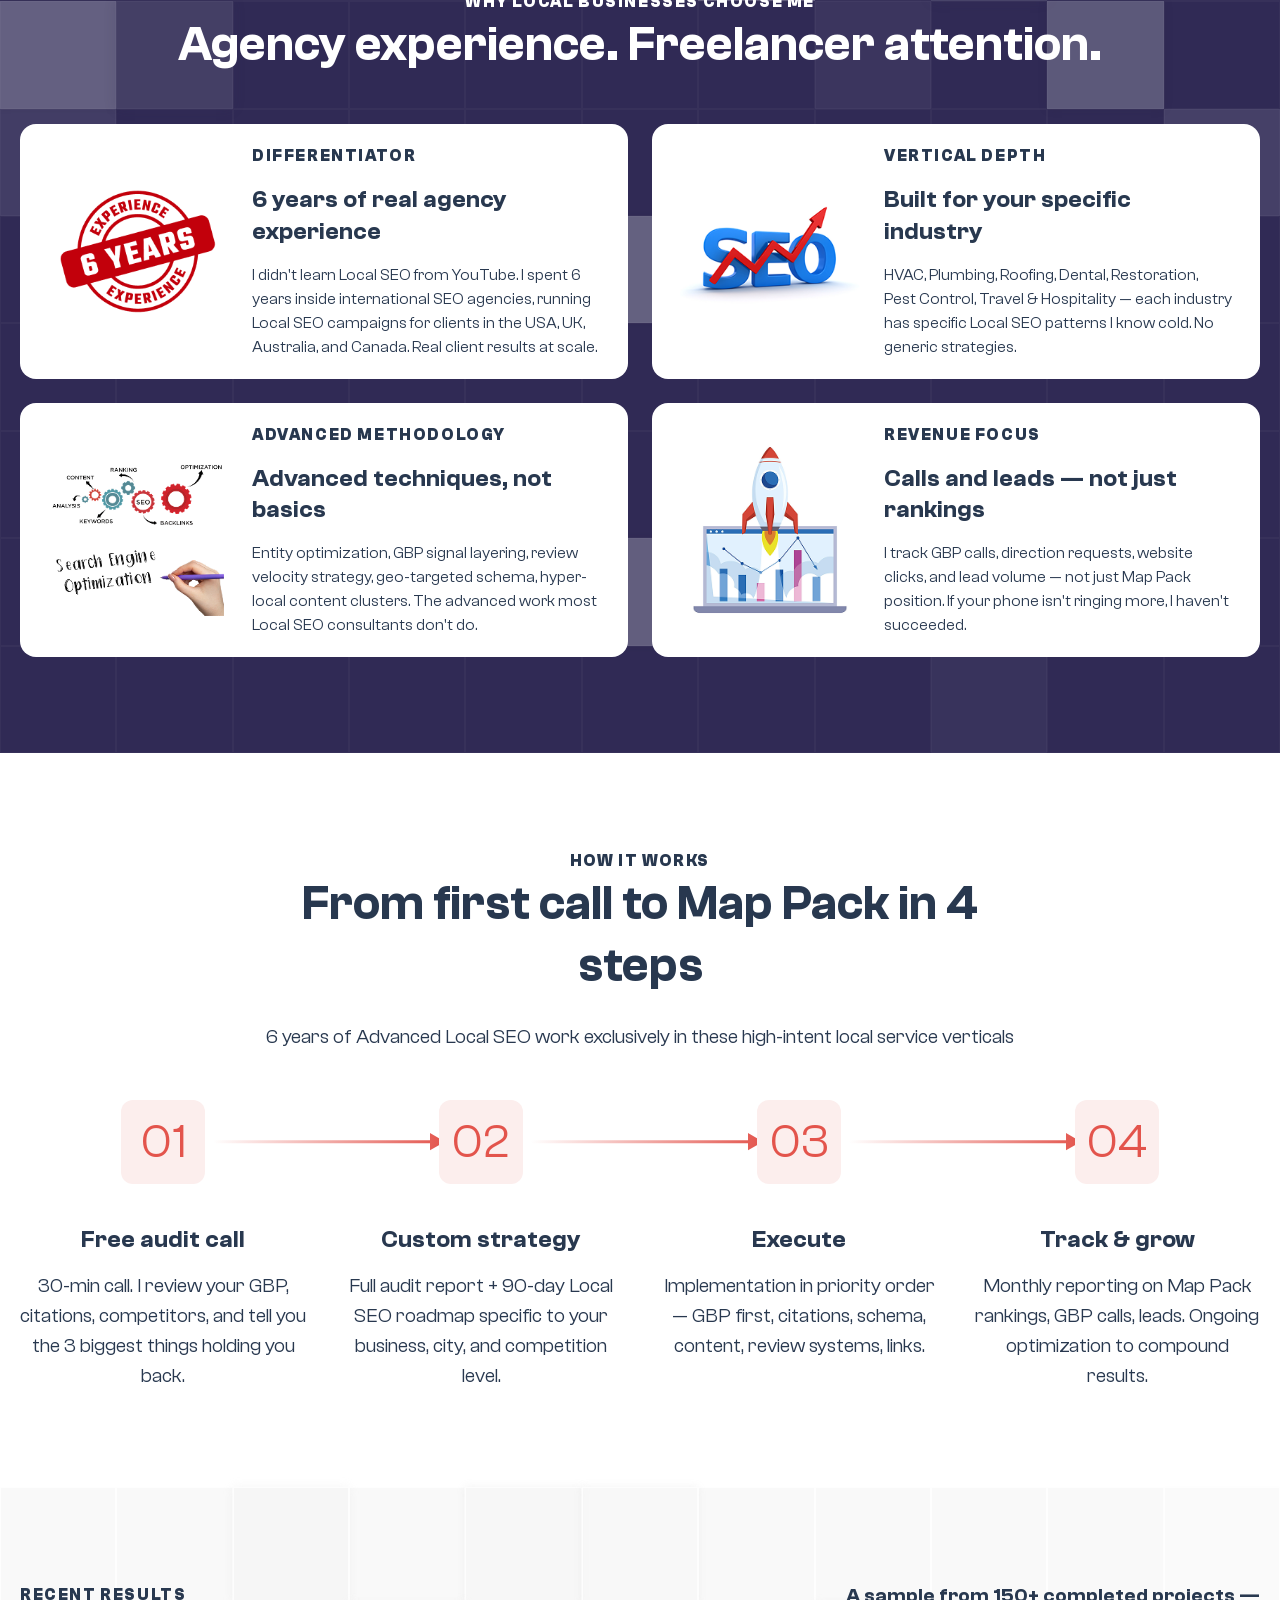
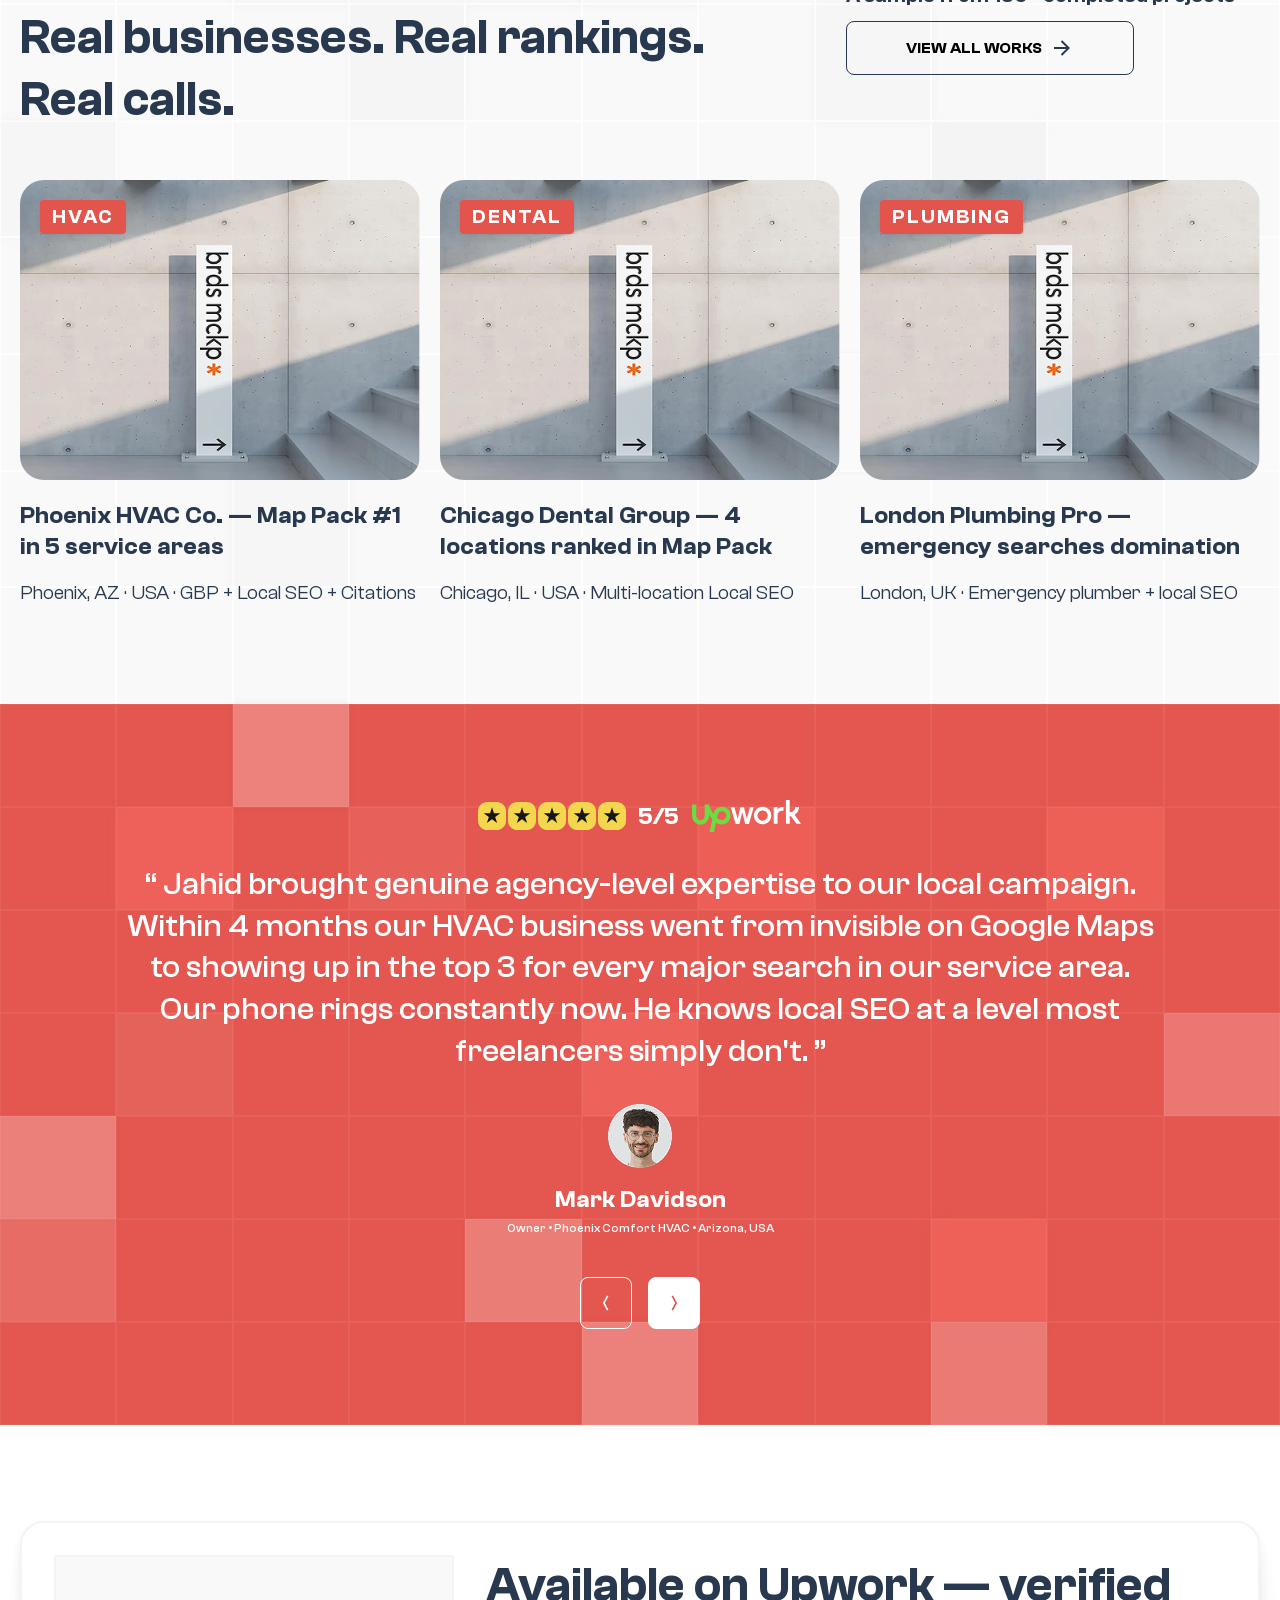
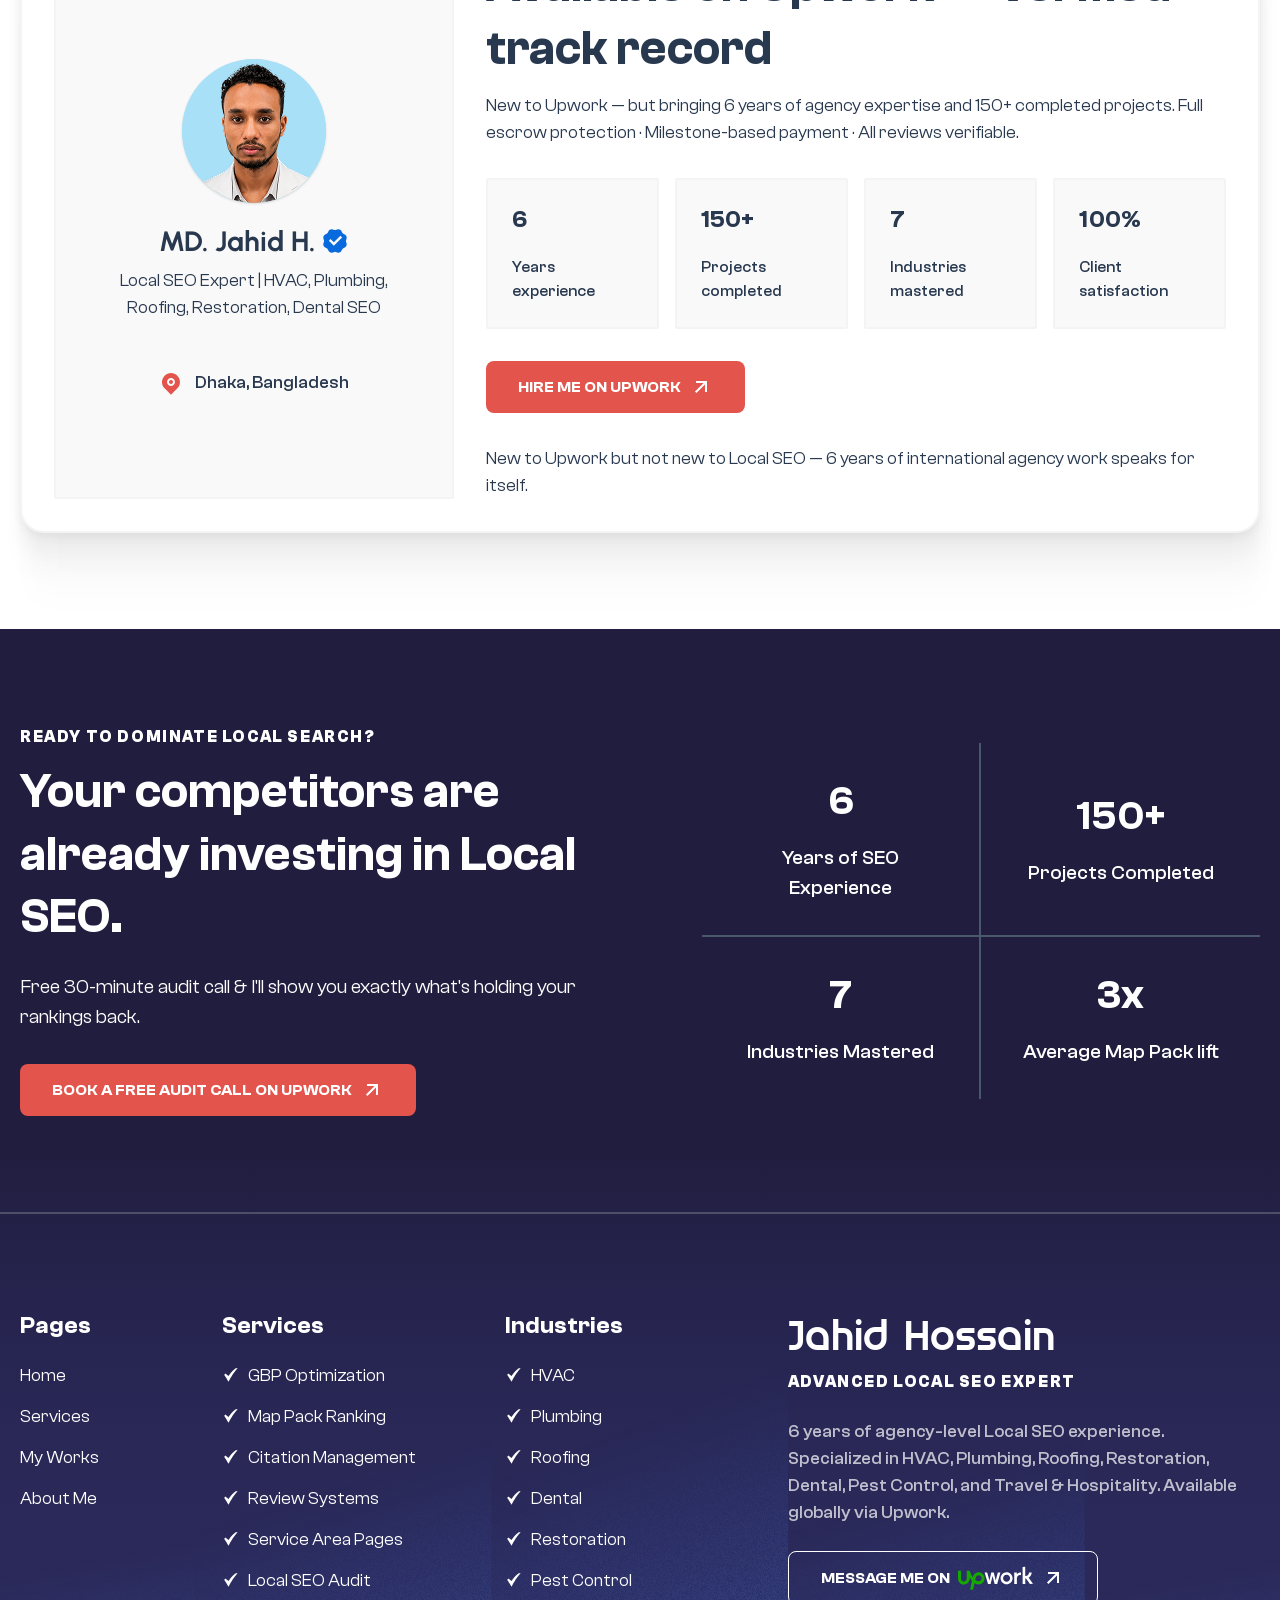
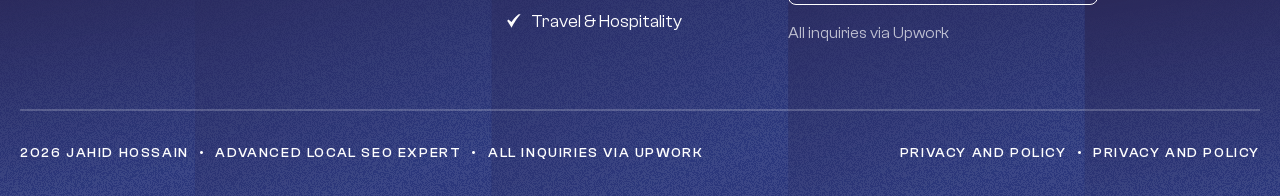
==== commit 7a0533e2: "responsive" ====
--- a/index.html
+++ b/index.html
@@ -231,8 +231,7 @@
                 </p>
 
                 <!-- buttons -->
-                <div
-                    class="hero-buttons flex flex-col sm:flex-row justify-center gap-2 sm:gap-4 mt-4 sm:mt-6 md:mt-10">
+                <div class="hero-buttons flex flex-col sm:flex-row justify-center gap-2 sm:gap-4 mt-4 sm:mt-6 md:mt-10">
 
                     <a href="#"
                         class="cta-btn-hover bg-tomato  px-6 sm:px-8 py-2 sm:py-3.5 rounded-lg flex items-center justify-center gap-2 uppercase w-full sm:w-auto"
@@ -368,13 +367,15 @@
             </div>
 
             <!-- Cards Layout Container -->
-            <div class="industries-card flex flex-wrap justify-center gap-6 mx-auto text-start mt-[48px]">
+            <div
+                class="industries-card flex flex-wrap justify-center gap-2 sm:gap-3 md:gap-6 mx-auto text-start mt-5 sm:mt-7 md:mt-12">
 
                 <!-- HVAC Services -->
                 <div
                     class="bg-white w-85 px-5 py-3 sm:px-7 sm:py-5 flex items-center gap-6 rounded-xl sm:rounded-2xl shadow-[8px_16px_64px_0_rgba(40,56,79,0.10)] transition-all duration-300 hover:-translate-y-0.5">
                     <img src="assets/images/HVAC-Services.svg" alt="" class="w-7.5 sm:w-10">
-                    <span class="text-black text-lg sm:text-xl md:text-2xl font-semibold leading-[130%]">HVAC
+                    <span
+                        class="text-black text-base sm:text-lg md:text-xl lg:text-2xl font-semibold leading-[100%] md:leading-[130%]">HVAC
                         Services</span>
                 </div>
 
@@ -382,14 +383,16 @@
                 <div
                     class="bg-white w-85 px-5 py-3 sm:px-7 sm:py-5 flex items-center gap-6 rounded-xl sm:rounded-2xl shadow-[8px_16px_64px_0_rgba(40,56,79,0.10)] transition-all duration-300 hover:-translate-y-0.5">
                     <img src="assets/images/plumbing.svg" alt="" class="w-7.5 sm:w-10">
-                    <span class="text-black text-lg sm:text-xl md:text-2xl font-semibold leading-[130%]">Plumbing</span>
+                    <span
+                        class="text-black text-base sm:text-lg md:text-xl lg:text-2xl font-semibold leading-[100%] md:leading-[130%]">Plumbing</span>
                 </div>
 
                 <!-- Roofing -->
                 <div
                     class="bg-white w-85 px-5 py-3 sm:px-7 sm:py-5 flex items-center gap-6 rounded-xl sm:rounded-2xl shadow-[8px_16px_64px_0_rgba(40,56,79,0.10)] transition-all duration-300 hover:-translate-y-0.5">
                     <img src="assets/images/Roofing.svg" alt="" class="w-7.5 sm:w-10">
-                    <span class="text-black text-lg sm:text-xl md:text-2xl font-semibold leading-[130%]">Roofing</span>
+                    <span
+                        class="text-black text-base sm:text-lg md:text-xl lg:text-2xl font-semibold leading-[100%] md:leading-[130%]">Roofing</span>
                 </div>
 
                 <!-- Restoration -->
@@ -397,21 +400,23 @@
                     class="bg-white w-85 px-5 py-3 sm:px-7 sm:py-5 flex items-center gap-6 rounded-xl sm:rounded-2xl shadow-[8px_16px_64px_0_rgba(40,56,79,0.10)] transition-all duration-300 hover:-translate-y-0.5">
                     <img src="assets/images/Restoration.svg" alt="" class="w-7.5 sm:w-10">
                     <span
-                        class="text-black text-lg sm:text-xl md:text-2xl font-semibold leading-[130%]">Restoration</span>
+                        class="text-black text-base sm:text-lg md:text-xl lg:text-2xl font-semibold leading-[100%] md:leading-[130%]">Restoration</span>
                 </div>
 
                 <!-- Dental -->
                 <div
                     class="bg-white w-85 px-5 py-3 sm:px-7 sm:py-5 flex items-center gap-6 rounded-xl sm:rounded-2xl shadow-[8px_16px_64px_0_rgba(40,56,79,0.10)] transition-all duration-300 hover:-translate-y-0.5">
                     <img src="assets/images/Dental.svg" alt="" class="w-7.5 sm:w-10">
-                    <span class="text-black text-lg sm:text-xl md:text-2xl font-semibold leading-[130%]">Dental</span>
+                    <span
+                        class="text-black text-base sm:text-lg md:text-xl lg:text-2xl font-semibold leading-[100%] md:leading-[130%]">Dental</span>
                 </div>
 
                 <!-- Pest Control -->
                 <div
                     class="bg-white w-85 px-5 py-3 sm:px-7 sm:py-5 flex items-center gap-6 rounded-xl sm:rounded-2xl shadow-[8px_16px_64px_0_rgba(40,56,79,0.10)] transition-all duration-300 hover:-translate-y-0.5">
                     <img src="assets/images/pest-control.svg" alt="" class="w-7.5 sm:w-10">
-                    <span class="text-black text-lg sm:text-xl md:text-2xl font-semibold leading-[130%]">Pest
+                    <span
+                        class="text-black text-base sm:text-lg md:text-xl lg:text-2xl font-semibold leading-[100%] md:leading-[130%]">Pest
                         Control</span>
                 </div>
 
@@ -419,7 +424,9 @@
                 <div
                     class="bg-white w-85 px-5 py-3 sm:px-7 sm:py-5 flex items-center gap-6 rounded-xl sm:rounded-2xl shadow-[8px_16px_64px_0_rgba(40,56,79,0.10)] transition-all duration-300 hover:-translate-y-0.5">
                     <img src="assets/images/Travel-Hospitality.svg" alt="" class="w-7.5 sm:w-10">
-                    <span class="text-black text-lg sm:text-xl md:text-2xl font-semibold leading-[130%]">Travel &
+                    <span
+                        class="text-black text-base sm:text-lg md:text-xl lg:text-2xl font-semibold leading-[100%] md:leading-[130%]">Travel
+                        &
                         Hospitality</span>
                 </div>
 
@@ -442,16 +449,18 @@
                 <div class="flex flex-col lg:flex-row lg:justify-between lg:items-start gap-6">
                     <div class="max-w-223.5">
                         <!-- Subtitle -->
-                        <span class="text-black text-base font-bold leading-[130%] md:leading-[150%] tracking-[1.2px] md:tracking-[1.6px] uppercase  mb-3">
+                        <span
+                            class="text-black text-base font-bold leading-[130%] md:leading-[150%] tracking-[1.2px] md:tracking-[1.6px] uppercase  mb-3">
                             What I Do
                         </span>
                         <!-- Main Heading -->
                         <h2
-                            class="ttext-black text-[28px] sm:text-[36px] md:text-[48px] font-semibold leading-[100%] md:leading-[130%] mb-3 md:mb-6">
+                            class="text-black text-[28px] sm:text-[36px] md:text-[48px] font-semibold leading-[100%] md:leading-[130%] mb-3 md:mb-6">
                             Advanced Local SEO that fills your phone with leads
                         </h2>
                         <!-- Description -->
-                        <p class="text-black text-base sm:text-lg md:text-xl font-normal leading-[130%] md:leading-[150%]">
+                        <p
+                            class="text-black text-base sm:text-lg md:text-xl font-normal leading-[130%] md:leading-[150%]">
                             Six advanced Local SEO services. Built for local service businesses that need real
                             results — not reports.
                         </p>
@@ -489,11 +498,12 @@
                 </div>
 
                 <!-- 3-Column Service Cards Grid -->
-                <div class="grid grid-cols-1 md:grid-cols-2 lg:grid-cols-3 gap-6 mt-5 sm:mt-8 md:mt-12">
+                <div
+                    class="grid grid-cols-1 md:grid-cols-2 lg:grid-cols-3 gap-2 sm:gap-4 md:gap-6 mt-5 sm:mt-8 md:mt-12 text-black">
 
                     <!-- Card 1:  -->
                     <div
-                        class="bg-white rounded-xl md:rounded-2xl p-5 sm:p-5 md:p-8 flex flex-col justify-between shadow-[8px_16px_64px_0_rgba(40,56,79,0.08)]">
+                        class="bg-white rounded-xl md:rounded-2xl p-5 sm:p-5 md:p-8 flex flex-col justify-between shadow-[8px_16px_64px_0_rgba(40,56,79,0.08)] text-center md:text-start">
                         <div>
                             <div
                                 class="inline-block p-5 rounded-lg md:rounded-xl bg-[#fdf2f0] flex items-center justify-center text-[#de5444] mb-3 md:mb-8">
@@ -502,11 +512,13 @@
                                     alt="Google Business Profile Optimization" class="w-7.5 sm:w-10">
                             </div>
 
-                            <h3 class="text-xl sm:text-2xl lg:text-[32px] font-semibold leading-[100%] md:leading-[130%]">
+                            <h3
+                                class="text-xl sm:text-2xl lg:text-[32px] font-semibold leading-[100%] md:leading-[130%]">
                                 Google Business Profile Optimization
                             </h3>
 
-                            <p class="text-black text-[14px] md:text-base sm:text-lg font-normal leading-[130%] md:leading-[150%] mt-4">
+                            <p
+                                class="text-black text-[14px] md:text-base sm:text-lg font-normal leading-[130%] md:leading-[150%] mt-4">
                                 Advanced GBP optimization — categories, services, Q&A, posts, photo strategy, attribute
                                 signals. The single highest-leverage action for Map Pack dominance.
                             </p>
@@ -514,7 +526,7 @@
                     </div>
                     <!-- Card 2:  -->
                     <div
-                        class="bg-white rounded-xl md:rounded-2xl p-5 sm:p-5 md:p-8 flex flex-col justify-between shadow-[8px_16px_64px_0_rgba(40,56,79,0.08)]">
+                        class="bg-white rounded-xl md:rounded-2xl p-5 sm:p-5 md:p-8 flex flex-col justify-between shadow-[8px_16px_64px_0_rgba(40,56,79,0.08)] text-center md:text-start">
                         <div>
                             <div
                                 class="inline-block p-5 rounded-lg md:rounded-xl bg-[#fdf2f0] flex items-center justify-center text-[#de5444] mb-3 md:mb-8">
@@ -523,11 +535,13 @@
                                     alt="Map Pack Ranking & Local SEO" class="w-7.5 sm:w-10">
                             </div>
 
-                            <h3 class="text-xl sm:text-2xl lg:text-[32px] font-semibold leading-[100%] md:leading-[130%]">
+                            <h3
+                                class="text-xl sm:text-2xl lg:text-[32px] font-semibold leading-[100%] md:leading-[130%]">
                                 Map Pack Ranking & Local SEO
                             </h3>
 
-                            <p class="text-black text-[14px] md:text-base sm:text-lg font-normal leading-[130%] md:leading-[150%] mt-4">
+                            <p
+                                class="text-black text-[14px] md:text-base sm:text-lg font-normal leading-[130%] md:leading-[150%] mt-4">
                                 Complete Map Pack strategy — NAP consistency, citation authority, proximity signals,
                                 service area pages, and local link building. Built to outrank bigger competitors.
                             </p>
@@ -535,7 +549,7 @@
                     </div>
                     <!-- Card 3:  -->
                     <div
-                        class="bg-white rounded-xl md:rounded-2xl p-5 sm:p-5 md:p-8 flex flex-col justify-between shadow-[8px_16px_64px_0_rgba(40,56,79,0.08)]">
+                        class="bg-white rounded-xl md:rounded-2xl p-5 sm:p-5 md:p-8 flex flex-col justify-between shadow-[8px_16px_64px_0_rgba(40,56,79,0.08)] text-center md:text-start">
                         <div>
                             <div
                                 class="inline-block p-5 rounded-lg md:rounded-xl bg-[#fdf2f0] flex items-center justify-center text-[#de5444] mb-3 md:mb-8">
@@ -544,11 +558,13 @@
                                     alt="Local Citation & NAP Management" class="w-7.5 sm:w-10">
                             </div>
 
-                            <h3 class="text-xl sm:text-2xl lg:text-[32px] font-semibold leading-[100%] md:leading-[130%]">
+                            <h3
+                                class="text-xl sm:text-2xl lg:text-[32px] font-semibold leading-[100%] md:leading-[130%]">
                                 Local Citation & NAP Management
                             </h3>
 
-                            <p class="text-black text-[14px] md:text-base sm:text-lg font-normal leading-[130%] md:leading-[150%] mt-4">
+                            <p
+                                class="text-black text-[14px] md:text-base sm:text-lg font-normal leading-[130%] md:leading-[150%] mt-4">
                                 50+ directory submissions, duplicate cleanup, NAP consistency audit. The foundational
                                 trust signal Google uses to verify and rank local businesses.
                             </p>
@@ -556,7 +572,7 @@
                     </div>
                     <!-- Card 4:  -->
                     <div
-                        class="bg-white rounded-xl md:rounded-2xl p-5 sm:p-5 md:p-8 flex flex-col justify-between shadow-[8px_16px_64px_0_rgba(40,56,79,0.08)]">
+                        class="bg-white rounded-xl md:rounded-2xl p-5 sm:p-5 md:p-8 flex flex-col justify-between shadow-[8px_16px_64px_0_rgba(40,56,79,0.08)] text-center md:text-start">
                         <div>
                             <div
                                 class="inline-block p-5 rounded-lg md:rounded-xl bg-[#fdf2f0] flex items-center justify-center text-[#de5444] mb-3 md:mb-8">
@@ -565,11 +581,13 @@
                                     alt="Review Acquisition & Reputation" class="w-7.5 sm:w-10">
                             </div>
 
-                            <h3 class="text-xl sm:text-2xl lg:text-[32px] font-semibold leading-[100%] md:leading-[130%]">
+                            <h3
+                                class="text-xl sm:text-2xl lg:text-[32px] font-semibold leading-[100%] md:leading-[130%]">
                                 Review Acquisition & Reputation
                             </h3>
 
-                            <p class="text-black text-[14px] md:text-base sm:text-lg font-normal leading-[130%] md:leading-[150%] mt-4">
+                            <p
+                                class="text-black text-[14px] md:text-base sm:text-lg font-normal leading-[130%] md:leading-[150%] mt-4">
                                 Automated review systems, response strategy, velocity management. More 5-star reviews =
                                 higher Map Pack rankings + higher conversion when prospects compare.
                             </p>
@@ -577,7 +595,7 @@
                     </div>
                     <!-- Card 5:  -->
                     <div
-                        class="bg-white rounded-xl md:rounded-2xl p-5 sm:p-5 md:p-8 flex flex-col justify-between shadow-[8px_16px_64px_0_rgba(40,56,79,0.08)]">
+                        class="bg-white rounded-xl md:rounded-2xl p-5 sm:p-5 md:p-8 flex flex-col justify-between shadow-[8px_16px_64px_0_rgba(40,56,79,0.08)] text-center md:text-start">
                         <div>
                             <div
                                 class="inline-block p-5 rounded-lg md:rounded-xl bg-[#fdf2f0] flex items-center justify-center text-[#de5444] mb-3 md:mb-8">
@@ -586,11 +604,13 @@
                                     alt="Local Content & Service Area Pages" class="w-7.5 sm:w-10">
                             </div>
 
-                            <h3 class="text-xl sm:text-2xl lg:text-[32px] font-semibold leading-[100%] md:leading-[130%]">
+                            <h3
+                                class="text-xl sm:text-2xl lg:text-[32px] font-semibold leading-[100%] md:leading-[130%]">
                                 Local Content & Service Area Pages
                             </h3>
 
-                            <p class="text-black text-[14px] md:text-base sm:text-lg font-normal leading-[130%] md:leading-[150%] mt-4">
+                            <p
+                                class="text-black text-[14px] md:text-base sm:text-lg font-normal leading-[130%] md:leading-[150%] mt-4">
                                 Geo-targeted landing pages for every city and neighborhood you serve. Each one optimized
                                 for local intent keywords, LocalBusiness schema, and internal linking.
                             </p>
@@ -598,7 +618,7 @@
                     </div>
                     <!-- Card 6:  -->
                     <div
-                        class="bg-white rounded-xl md:rounded-2xl p-5 sm:p-5 md:p-8 flex flex-col justify-between shadow-[8px_16px_64px_0_rgba(40,56,79,0.08)]">
+                        class="bg-white rounded-xl md:rounded-2xl p-5 sm:p-5 md:p-8 flex flex-col justify-between shadow-[8px_16px_64px_0_rgba(40,56,79,0.08)] text-center md:text-start">
                         <div>
                             <div
                                 class="inline-block p-5 rounded-lg md:rounded-xl bg-[#fdf2f0] flex items-center justify-center text-[#de5444] mb-3 md:mb-8">
@@ -607,12 +627,14 @@
 ">
                             </div>
 
-                            <h3 class="text-xl sm:text-2xl lg:text-[32px] font-semibold leading-[100%] md:leading-[130%]">
+                            <h3
+                                class="text-xl sm:text-2xl lg:text-[32px] font-semibold leading-[100%] md:leading-[130%]">
                                 Local SEO Audit & Strategy
 
                             </h3>
 
-                            <p class="text-black text-[14px] md:text-base sm:text-lg font-normal leading-[130%] md:leading-[150%] mt-4">
+                            <p
+                                class="text-black text-[14px] md:text-base sm:text-lg font-normal leading-[130%] md:leading-[150%] mt-4">
                                 200-point Local SEO audit covering GBP, citations, on-page, schema, reviews, and
                                 competitor benchmarking. Know exactly what to fix and in what order.
                             </p>
@@ -628,55 +650,59 @@
     <!-- Stats section -->
     <section class="bg-tomato py-7.5 md:py-12">
         <div class="container">
-            <div class=" flex flex-col sm:flex-row items-stretch justify-between gap-1 sm:gap-8 text-white ">
+
+            <div class="grid grid-cols-2 md:grid-cols-4 gap-y-8 md:gap-0 text-white">
 
                 <!-- Item 1 -->
-                <div class="stat-item text-center flex-1 py-2">
-                    <h3 class="text-[40px] md:text-[60px] font-semibold leading-[130%]">
+                <div class="stat-item text-center py-2 md:border-r md:border-white/24">
+                    <h3
+                        class="text-[30px] md:text-[40px] lg:text-[60px] font-semibold leading-[100%] md:leading-[130%]">
                         6
                     </h3>
-                    <p class="text-base md:text-xl font-medium leading-[150%] mt-2">
+                    <p
+                        class="text-[14px] sm:text-base md:text-lg lg:text-xl font-medium leading-[130%] md:leading-[150%] mt-2">
                         Years of Agency Experience
                     </p>
                 </div>
 
-                <!-- Divider -->
-                <div class="hidden md:block w-0.5 bg-white/24 self-stretch"></div>
-
                 <!-- Item 2 -->
-                <div class="stat-item text-center flex-1 py-2">
-                    <h3 class="text-[40px] md:text-[60px] font-semibold leading-[130%]">
+                <div class="stat-item text-center py-2 md:border-r md:border-white/24">
+                    <h3
+                        class="text-[30px] md:text-[40px] lg:text-[60px] font-semibold leading-[100%] md:leading-[130%]">
                         150+
                     </h3>
-                    <p class="text-base md:text-xl font-medium leading-[150%] mt-2">
+                    <p
+                        class="text-[14px] sm:text-base md:text-lg lg:text-xl font-medium leading-[130%] md:leading-[150%] mt-2">
                         Projects Delivered
                     </p>
                 </div>
 
-                <!-- Divider -->
-                <div class="hidden md:block w-0.5 bg-white/24 self-stretch"></div>
-
                 <!-- Item 3 -->
-                <div class="stat-item text-center flex-1 py-2">
-                    <h3 class="text-[40px] md:text-[60px] font-semibold leading-[130%]">
+                <div class="stat-item text-center py-2 md:border-r md:border-white/24">
+                    <h3
+                        class="text-[30px] md:text-[40px] lg:text-[60px] font-semibold leading-[100%] md:leading-[130%]">
                         7
                     </h3>
-                    <p class="text-base md:text-xl font-medium leading-[150%] mt-2">
+                    <p
+                        class="text-[14px] sm:text-base md:text-lg lg:text-xl font-medium leading-[130%] md:leading-[150%] mt-2">
                         Industries Mastered
                     </p>
                 </div>
-                <!-- Divider -->
-                <div class="hidden md:block w-0.5 bg-white/24 self-stretch"></div>
+
                 <!-- Item 4 -->
-                <div class="stat-item text-center flex-1 py-2">
-                    <h3 class="text-[40px] md:text-[60px] font-semibold leading-[130%]">
+                <div class="stat-item text-center py-2">
+                    <h3
+                        class="text-[30px] md:text-[40px] lg:text-[60px] font-semibold leading-[100%] md:leading-[130%]">
                         3x
                     </h3>
-                    <p class="text-base md:text-xl font-medium leading-[150%] mt-2">
-                        Average Map Pack lift
+                    <p
+                        class="text-[14px] sm:text-base md:text-lg lg:text-xl font-medium leading-[130%] md:leading-[150%] mt-2">
+                        Average Map Pack Lift
                     </p>
                 </div>
-            </div>
+
+            </div>
+
         </div>
     </section>
 
@@ -705,7 +731,7 @@
             <!-- Card contents -->
             <div class="card-contents-wrapper mt-6 sm:mt-10 md:mt-12">
                 <!-- cards wrapper -->
-                <div class="grid grid-cols-1 lg:grid-cols-2 gap-6">
+                <div class="grid grid-cols-1 lg:grid-cols-2 gap-2 sm:gap-4 md:gap-6">
 
                     <!-- Card -->
                     <div
@@ -757,7 +783,8 @@
                                 Vertical depth
                             </span>
 
-                            <h3 class="text-black text-xl md:text-2xl font-semibold leading-[100%] md:leading-[130%] mb-3 sm:mb-4">
+                            <h3
+                                class="text-black text-xl md:text-2xl font-semibold leading-[100%] md:leading-[130%] mb-3 sm:mb-4">
                                 Built for your specific industry
                             </h3>
 
@@ -786,7 +813,8 @@
                                 Advanced methodology
                             </span>
 
-                            <h3 class="text-black text-xl md:text-2xl font-semibold leading-[100%] md:leading-[130%] mb-3 sm:mb-4">
+                            <h3
+                                class="text-black text-xl md:text-2xl font-semibold leading-[100%] md:leading-[130%] mb-3 sm:mb-4">
                                 Advanced techniques, not basics
                             </h3>
 
@@ -815,7 +843,8 @@
                                 Revenue focus
                             </span>
 
-                            <h3 class="text-black text-xl md:text-2xl font-semibold leading-[100%] md:leading-[130%] mb-3 sm:mb-4">
+                            <h3
+                                class="text-black text-xl md:text-2xl font-semibold leading-[100%] md:leading-[130%] mb-3 sm:mb-4">
                                 Calls and leads — not just rankings
                             </h3>
 
@@ -878,11 +907,13 @@
                             </div>
                         </div>
 
-                        <h3 class="text-black text-xl md:text-2xl font-semibold leading-[100%] md:leading-[130%]  mb-2 sm:mb-4 mt-2 md:mt-10">
+                        <h3
+                            class="text-black text-xl md:text-2xl font-semibold leading-[100%] md:leading-[130%]  mb-2 sm:mb-4 mt-2 md:mt-10">
                             Free audit call
                         </h3>
 
-                        <p class="text-black text-[14px] sm:text-lg md:text-xl font-normal leading-[130%] md:leading-[150%]">
+                        <p
+                            class="text-black text-[14px] sm:text-lg md:text-xl font-normal leading-[130%] md:leading-[150%]">
                             30-min call. I review your GBP, citations, competitors, and tell you the 3 biggest things
                             holding you back.
                         </p>
@@ -903,11 +934,13 @@
                             </div>
                         </div>
 
-                        <h3 class="text-black text-xl md:text-2xl font-semibold leading-[100%] md:leading-[130%]  mb-2 sm:mb-4 mt-2 md:mt-10">
+                        <h3
+                            class="text-black text-xl md:text-2xl font-semibold leading-[100%] md:leading-[130%]  mb-2 sm:mb-4 mt-2 md:mt-10">
                             Custom strategy
                         </h3>
 
-                        <p class="text-black text-[14px] sm:text-lg md:text-xl font-normal leading-[130%] md:leading-[150%]">
+                        <p
+                            class="text-black text-[14px] sm:text-lg md:text-xl font-normal leading-[130%] md:leading-[150%]">
                             Full audit report + 90-day Local SEO roadmap specific to your business, city, and
                             competition level.
                         </p>
@@ -928,11 +961,13 @@
                             </div>
                         </div>
 
-                        <h3 class="text-black text-xl md:text-2xl font-semibold leading-[100%] md:leading-[130%] mb-2 sm:mb-4 mt-2 md:mt-10">
+                        <h3
+                            class="text-black text-xl md:text-2xl font-semibold leading-[100%] md:leading-[130%] mb-2 sm:mb-4 mt-2 md:mt-10">
                             Execute
                         </h3>
 
-                        <p class="text-black text-[14px] sm:text-lg md:text-xl font-normal leading-[130%] md:leading-[150%]">
+                        <p
+                            class="text-black text-[14px] sm:text-lg md:text-xl font-normal leading-[130%] md:leading-[150%]">
                             Implementation in priority order — GBP first, citations, schema, content, review systems,
                             links.
                         </p>
@@ -947,11 +982,13 @@
                             </div>
                         </div>
 
-                        <h3 class="text-black text-xl md:text-2xl font-semibold leading-[100%] md:leading-[130%] mb-2 sm:mb-4 mt-2 md:mt-10">
+                        <h3
+                            class="text-black text-xl md:text-2xl font-semibold leading-[100%] md:leading-[130%] mb-2 sm:mb-4 mt-2 md:mt-10">
                             Track & grow
                         </h3>
 
-                        <p class="text-black text-[14px] sm:text-lg md:text-xl font-normal leading-[130%] md:leading-[150%]">
+                        <p
+                            class="text-black text-[14px] sm:text-lg md:text-xl font-normal leading-[130%] md:leading-[150%]">
                             Monthly reporting on Map Pack rankings, GBP calls, leads. Ongoing optimization to compound
                             results.
                         </p>
@@ -973,7 +1010,8 @@
             <div class="flex flex-col lg:flex-row lg:justify-between lg:items-start gap-6 ">
                 <div class="max-w-190">
                     <!-- Subtitle -->
-                    <span class="text-black text-base font-bold leading-[130%] md:leading-[150%] tracking-[1.2px] md:tracking-[1.6px] uppercase  mb-3">
+                    <span
+                        class="text-black text-base font-bold leading-[130%] md:leading-[150%] tracking-[1.2px] md:tracking-[1.6px] uppercase  mb-3">
                         Recent results
                     </span>
                     <!-- Main Heading -->
@@ -986,7 +1024,9 @@
                 <!-- Call to Actions -->
                 <div class="flex flex-col sm:flex-row lg:flex-col gap-3 ">
 
-                    <p class="text-[14px] sm:text-base md:text-lg lg:text-xl text-black font-semibold leading-[100%] md:leading-[130%]">A sample from
+                    <p
+                        class="text-[14px] sm:text-base md:text-lg lg:text-xl text-black font-semibold leading-[100%] md:leading-[130%]">
+                        A sample from
                         150+ completed projects —
                     </p>
                     <!-- transparent btn -->
@@ -1033,7 +1073,8 @@
                     </h3>
 
                     <!-- Metadata -->
-                    <p class="text-black text-[14px] sm:text-base md:text-lg lg:text-xl font-normal leading-[130%] md:leading-[150%]">
+                    <p
+                        class="text-black text-[14px] sm:text-base md:text-lg lg:text-xl font-normal leading-[130%] md:leading-[150%]">
                         Phoenix, AZ · USA · GBP + Local SEO + Citations
                     </p>
                 </a>
@@ -1063,7 +1104,8 @@
                     </h3>
 
                     <!-- Metadata -->
-                    <p class="text-black text-[14px] sm:text-base md:text-lg lg:text-xl font-normal leading-[130%] md:leading-[150%]">
+                    <p
+                        class="text-black text-[14px] sm:text-base md:text-lg lg:text-xl font-normal leading-[130%] md:leading-[150%]">
                         Chicago, IL · USA · Multi-location Local SEO
                     </p>
                 </a>
@@ -1093,7 +1135,8 @@
                     </h3>
 
                     <!-- Metadata -->
-                    <p class="text-black text-[14px] sm:text-base md:text-lg lg:text-xl font-normal leading-[130%] md:leading-[150%]">
+                    <p
+                        class="text-black text-[14px] sm:text-base md:text-lg lg:text-xl font-normal leading-[130%] md:leading-[150%]">
                         London, UK · Emergency plumber + local SEO
                     </p>
                 </a>
@@ -1117,7 +1160,8 @@
                         <!-- Slide 1 -->
                         <li class="splide__slide flex flex-col items-center text-center">
                             <!-- Rating Header Block -->
-                            <div class="flex items-center justify-center space-x-3 mb-8 select-none">
+                            <div
+                                class="flex items-center justify-center space-x-3 mb-2 sm:mb-4 md:mb-6 md:mb-8 select-none">
                                 <!-- 5 Star Badge -->
                                 <div class="flex gap-0.5">
                                     <img src="assets/images/rating-Star.svg" alt="rating"
@@ -1142,7 +1186,7 @@
 
                             <!-- Testimonial Paragraph -->
                             <p
-                                class="text-white text-xl sm:text-2xl md:text-[32px] font-medium leading-[130%] max-w-258 mb-8">
+                                class="text-white text-base sm:text-xl md:text-2xl lg:text-[32px] font-medium leading-[130%] max-w-258 mb-3 sm:mb-4 md:mb-6 lg:mb-8">
                                 “
                                 Jahid brought
                                 genuine agency-level expertise to our local campaign. Within 4 months our HVAC business
@@ -1157,15 +1201,19 @@
                             </div>
 
                             <!-- User Identification Details -->
-                            <h4 class="text-2xl font-semibold leading-[130%] text-white">Mark Davidson</h4>
-                            <span class="text-[12px] font-medium leading-[150%] text-white mt-1">Owner •
+                            <h4
+                                class="text-lg sm:text-xl md:text-2xl font-semibold leading-[100%] md:leading-[130%] text-white">
+                                Mark Davidson</h4>
+                            <span class="text-[12px] font-medium leading-[130%] md:leading-[150%] text-white mt-1">Owner
+                                •
                                 Phoenix Comfort HVAC • Arizona, USA</span>
                         </li>
 
                         <!-- Slide 2 (Duplicate structure placeholder for Splide sliding behavior) -->
                         <li class="splide__slide flex flex-col items-center text-center">
                             <!-- Rating Header Block -->
-                            <div class="flex items-center justify-center space-x-3 mb-8 select-none">
+                            <div
+                                class="flex items-center justify-center space-x-3 mb-2 sm:mb-4 md:mb-6 md:mb-8 select-none">
                                 <!-- 5 Star Badge -->
                                 <div class="flex gap-0.5">
                                     <img src="assets/images/rating-Star.svg" alt="rating"
@@ -1190,7 +1238,7 @@
 
                             <!-- Testimonial Paragraph -->
                             <p
-                                class="text-white text-xl sm:text-2xl md:text-[32px] font-medium leading-[130%] max-w-258 mb-8">
+                                class="text-white text-base sm:text-xl md:text-2xl lg:text-[32px] font-medium leading-[130%] max-w-258 mb-3 sm:mb-4 md:mb-6 lg:mb-8">
                                 “
                                 Jahid brought
                                 genuine agency-level expertise to our local campaign. Within 4 months our HVAC business
@@ -1205,8 +1253,11 @@
                             </div>
 
                             <!-- User Identification Details -->
-                            <h4 class="text-2xl font-semibold leading-[130%] text-white">Mark Davidson</h4>
-                            <span class="text-[12px] font-medium leading-[150%] text-white mt-1">Owner •
+                            <h4
+                                class="text-lg sm:text-xl md:text-2xl font-semibold leading-[100%] md:leading-[130%] text-white">
+                                Mark Davidson</h4>
+                            <span class="text-[12px] font-medium leading-[130%] md:leading-[150%] text-white mt-1">Owner
+                                •
                                 Phoenix Comfort HVAC • Arizona, USA</span>
                         </li>
 
@@ -1216,11 +1267,11 @@
                 </div>
 
                 <!-- Custom Navigation Arrows Positioned At Bottom Center -->
-                <div class="splide__arrows flex items-center justify-center gap-4 mt-10">
+                <div class="splide__arrows flex items-center justify-center gap-4 mt-4 sm:mt-6 md:mt-10">
 
                     <!-- Prev -->
                     <button id="testimonial-prev"
-                        class="group w-13 h-13 flex items-center justify-center border border-white rounded-lg bg-transparent hover:bg-white transition-colors duration-500">
+                        class="group w-10 h-10 md:w-13 md:h-13 flex items-center justify-center border border-white rounded-[5px] md:rounded-lg bg-transparent hover:bg-white transition-colors duration-500">
 
                         <svg width="20" height="20" viewBox="0 0 20 20" fill="currentColor"
                             class="text-white group-hover:text-tomato transition-colors duration-500">
@@ -1231,7 +1282,7 @@
                     </button>
 
                     <!-- Next -->
-                    <button id="testimonial-next" class="w-13 h-13 flex items-center justify-center border border-white rounded-lg bg-white
+                    <button id="testimonial-next" class="w-10 h-10 md:w-13 md:h-13 flex items-center justify-center border border-white rounded-[5px] md:rounded-lg bg-white
          text-tomato hover:bg-transparent hover:text-white transition-colors duration-500">
 
                         <svg width="20" height="20" viewBox="0 0 20 20" fill="currentColor"
@@ -1257,36 +1308,44 @@
 
                 <!-- Left Profile Side Container (The Outer Subtle Grey/White Block) -->
                 <div
-                    class="w-full md:max-w-100 bg-[#F9F9F9] border-2 border-[#F4F4F4] rounded-xs p-6 md:p-8 flex flex-col items-center justify-center text-center">
-                    <!-- Profile Avatar Image Circular Window -->
+                    class="w-full md:max-w-100 bg-[#F9F9F9] border-2 border-[#F4F4F4] rounded-xs p-5 md:p-8 flex flex-col items-center justify-center text-center">
+
+                    <!-- Profile Avatar -->
                     <div
-                        class="w-36 h-36 rounded-full overflow-hidden relative mb-5 bg-[#A8E0F8] flex items-center justify-center shadow-sm">
-                        <!-- Mapping extraction exactly from image_b066e6.png -->
+                        class="w-24 h-24 sm:w-28 sm:h-28 md:w-36 md:h-36 rounded-full overflow-hidden relative mb-4 md:mb-5 bg-[#A8E0F8] flex items-center justify-center shadow-sm">
                         <img src="assets/images/jahid-hasan-circle.png" alt="MD. Jahid H. Avatar"
                             class="absolute w-full h-full object-contain" />
                     </div>
 
-                    <!-- Identity Text Line with Verification Badge -->
-                    <div class="flex items-center justify-center gap-1.5 mb-2.5">
-                        <h3 class="font-urbanist text-black text-xl sm:text-2xl md:text-[28px] font-bold leading-[100%] md:leading-[130%]">MD. Jahid H.</h3>
-                        <!-- Verified Badge Icon Vector -->
-                        <div>
-                            <img src="assets/images/verified-badge-fill.svg" alt="verified">
-                        </div>
-                    </div>
-
-                    <!-- Role / Verticals Metadata -->
-                    <p class="text-black text-[14px] sm:text-base md:text-lg font-normal leading-[130%] md:leading-[150%]">
+                    <!-- Name -->
+                    <div class="flex items-center justify-center gap-1.5 mb-2">
+                        <h3
+                            class="font-urbanist text-black text-lg sm:text-xl md:text-[28px] font-bold leading-[120%] md:leading-[130%]">
+                            MD. Jahid H.
+                        </h3>
+
+                        <div class="w-4 h-4 sm:w-5 sm:h-5 md:w-auto md:h-auto">
+                            <img src="assets/images/verified-badge-fill.svg" alt="verified"
+                                class="w-full h-full object-contain">
+                        </div>
+                    </div>
+
+                    <!-- Role -->
+                    <p
+                        class="text-black text-[13px] sm:text-sm md:text-lg font-normal leading-[140%] md:leading-[150%] max-w-70 md:max-w-none">
                         Local SEO Expert | HVAC, Plumbing, Roofing, Restoration, Dental SEO
                     </p>
 
-                    <!-- Location Pin Details -->
+                    <!-- Location -->
                     <div
-                        class="flex items-center justify-center gap-1 md:gap-3 text-black text-base md:text-lg font-medium leading-[130%] md:leading-[150%] mt-12">
-                        <div>
-                            <img src="assets/images/map-pin-fill.svg" alt="location-dot">
-                        </div>
-                        Dhaka, Bangladesh
+                        class="flex items-center justify-center gap-2 md:gap-3 text-black text-sm sm:text-base md:text-lg font-medium leading-[130%] md:leading-[150%] mt-6 md:mt-12">
+
+                        <div class="w-4 h-4 md:w-auto md:h-auto flex-shrink-0">
+                            <img src="assets/images/map-pin-fill.svg" alt="location-dot"
+                                class="w-full h-full object-contain">
+                        </div>
+
+                        <span>Dhaka, Bangladesh</span>
                     </div>
                 </div>
 
@@ -1299,43 +1358,52 @@
                             Available on Upwork — verified track record
                         </h2>
                         <!-- Supporting Subtext Description -->
-                        <p class="text-black text-base md:text-lg font-normal leading-[130%] md:leading-[150%] mb-8">
+                        <p
+                            class="text-black text-base md:text-lg font-normal leading-[130%] md:leading-[150%] mb-4 sm:mb-6 md:mb-8">
                             New to Upwork — but bringing 6 years of agency expertise and 150+ completed projects. Full
                             escrow protection · Milestone-based payment · All reviews verifiable.
                         </p>
 
                         <!-- Metrics Count Summary Grid Boxes -->
-                        <div class="grid grid-cols-2 lg:grid-cols-4 gap-4 mb-8">
+                        <div class="grid grid-cols-2 lg:grid-cols-4 gap-2 md:gap-4 mb-4 sm:mb-6 md:mb-8">
 
                             <!-- Box 1 -->
                             <div
-                                class="bg-[#f9f9f9] p-6 border-2 border-[#F4F4F4] rounded-xs gap-5 flex flex-col justify-between min-h-28.75">
-                                <span class="text-black text-2xl font-semibold leading-[130%]">6</span>
-                                <span class="text-black text-base font-medium leading-[150%]">Years
+                                class="bg-[#f9f9f9] p-4 md:p-6 border-2 border-[#F4F4F4] rounded-xs gap-2 sm:gap-3 md:gap-5 flex flex-col justify-between text-center md:text-start min-h-10 md:min-h-28.75">
+                                <span
+                                    class="text-black text-lg sm:text-xl md:text-2xl font-semibold leading-[100%] md:leading-[130%]">6</span>
+                                <span
+                                    class="text-black text-[14px] sm:text-base font-medium leading-[130%] md:leading-[150%]">Years
                                     experience</span>
                             </div>
 
                             <!-- Box 2 -->
                             <div
-                                class="bg-[#f9f9f9] p-6 border-2 border-[#F4F4F4] rounded-xs gap-5 flex flex-col justify-between min-h-28.75">
-                                <span class="text-black text-2xl font-semibold leading-[130%]">150+</span>
-                                <span class="text-black text-base font-medium leading-[150%]">Projects
+                                class="bg-[#f9f9f9] p-4 md:p-6 border-2 border-[#F4F4F4] rounded-xs gap-2 sm:gap-3 md:gap-5 flex flex-col justify-between text-center md:text-start min-h-10 md:min-h-28.75">
+                                <span
+                                    class="text-black text-lg sm:text-xl md:text-2xl font-semibold leading-[100%] md:leading-[130%]">150+</span>
+                                <span
+                                    class="text-black text-[14px] sm:text-base font-medium leading-[130%] md:leading-[150%]">Projects
                                     completed</span>
                             </div>
 
                             <!-- Box 3 -->
                             <div
-                                class="bg-[#f9f9f9] p-6 border-2 border-[#F4F4F4] rounded-xs gap-5 flex flex-col justify-between min-h-28.75">
-                                <span class="text-black text-2xl font-semibold leading-[130%]">7</span>
-                                <span class="text-black text-base font-medium leading-[150%]">Industries
+                                class="bg-[#f9f9f9] p-4 md:p-6 border-2 border-[#F4F4F4] rounded-xs gap-2 sm:gap-3 md:gap-5 flex flex-col justify-between text-center md:text-start min-h-10 md:min-h-28.75">
+                                <span
+                                    class="text-black text-lg sm:text-xl md:text-2xl font-semibold leading-[100%] md:leading-[130%]">7</span>
+                                <span
+                                    class="text-black text-[14px] sm:text-base font-medium leading-[130%] md:leading-[150%]">Industries
                                     mastered</span>
                             </div>
 
                             <!-- Box 4 -->
                             <div
-                                class="bg-[#f9f9f9] p-6 border-2 border-[#F4F4F4] rounded-xs gap-5 flex flex-col justify-between min-h-28.75">
-                                <span class="text-black text-2xl font-semibold leading-[130%]">100%</span>
-                                <span class="text-black text-base font-medium leading-[150%]">Client
+                                class="bg-[#f9f9f9] p-4 md:p-6 border-2 border-[#F4F4F4] rounded-xs gap-2 sm:gap-3 md:gap-5 flex flex-col justify-between text-center md:text-start min-h-10 md:min-h-28.75">
+                                <span
+                                    class="text-black text-lg sm:text-xl md:text-2xl font-semibold leading-[100%] md:leading-[130%]">100%</span>
+                                <span
+                                    class="text-black text-[14px] sm:text-base font-medium leading-[130%] md:leading-[150%]">Client
                                     satisfaction</span>
                             </div>
 
@@ -1343,7 +1411,7 @@
                     </div>
 
                     <!-- Action Footer Segment Link -->
-                    <div class="flex flex-col gap-8 items-start text-white">
+                    <div class="flex flex-col gap-3 sm:gap-5 md:gap-8 items-start text-white">
                         <a href="#"
                             class="cta-btn-hover bg-tomato  px-6 sm:px-8 py-2 sm:py-3.5 rounded-lg flex items-center justify-center gap-2 uppercase w-full sm:w-auto"
                             data-block="button">
@@ -1358,7 +1426,8 @@
 
                         </a>
 
-                        <p class="text-black text-lg font-normal leading-[150%]">
+                        <p
+                            class="text-black text-[14px] sm:text-base md:text-lg font-normal leading-[130%] md:leading-[150%]">
                             New to Upwork but not new to Local SEO — 6 years of international agency work speaks for
                             itself.
                         </p>
@@ -1386,7 +1455,8 @@
                     <!-- Left Column: Copy & CTA -->
                     <div class="w-full lg:w-[50%] flex flex-col items-start">
                         <!-- Tagline Subheading -->
-                        <span class="text-white text-base font-bold leading-[130%] md:leading-[150%] tracking-[1.2px] md:tracking-[1.6px] uppercase  mb-3">
+                        <span
+                            class="text-white text-base font-bold leading-[130%] md:leading-[150%] tracking-[1.2px] md:tracking-[1.6px] uppercase  mb-3">
                             Ready to dominate local search?
                         </span>
 
@@ -1397,7 +1467,8 @@
                         </h2>
 
                         <!-- Short Paragraph -->
-                        <p class="text-base sm:text-lg md:text-xl font-normal leading-[130%] md:leading-[150%] mb-8">
+                        <p
+                            class="text-base sm:text-lg md:text-xl font-normal leading-[130%] md:leading-[150%] mb-4 sm:mb-6 md:mb-8">
                             Free 30-minute audit call & I'll show you exactly what's holding your rankings back.
                         </p>
 
@@ -1424,32 +1495,42 @@
 
                         <!-- Stat 1: Top Left -->
                         <div
-                            class="flex flex-col items-center justify-center text-center p-4 md:p-8 border-r-2 border-b-2 border-[#4A586B]">
-                            <span class="text-[40px] md:text-[48] font-semibold leading-[130%] mb-4">6</span>
-                            <span class="text-lg sm:text-xl font-medium leading-[150%]">Years of SEO
+                            class="flex flex-col items-center justify-center text-center p-2 sm:p-4 md:p-8 border-r md:border-r-2 border-b md:border-b-2 border-[#4A586B]">
+                            <span
+                                class=" text-3xl md:text-[40px] lg:text-[48] font-semibold leading-[100%] md:leading-[130%] mb-2 md:mb-4">6</span>
+                            <span
+                                class="text-[14px] sm:text-base md:text-lg lg:text-xl font-medium leading-[130%] md:leading-[150%]">Years
+                                of SEO
                                 Experience</span>
                         </div>
 
                         <!-- Stat 2: Top Right -->
                         <div
-                            class="flex flex-col items-center justify-center text-center p-4 md:p-8 border-b-2 border-[#4A586B]">
-                            <span class="text-[40px] md:text-[48] font-semibold leading-[130%] mb-4">150+</span>
-                            <span class="text-lg sm:text-xl font-medium leading-[150%]">Projects
+                            class="flex flex-col items-center justify-center text-center p-2 sm:p-4 md:p-8 border-b md:border-b-2 border-[#4A586B]">
+                            <span
+                                class="text-3xl md:text-[40px] lg:text-[48] font-semibold leading-[100%] md:leading-[130%] mb-2 md:mb-4">150+</span>
+                            <span
+                                class="text-[14px] sm:text-base md:text-lg lg:text-xl font-medium leading-[130%] md:leading-[150%]">Projects
                                 Completed</span>
                         </div>
 
                         <!-- Stat 3: Bottom Left -->
                         <div
-                            class="flex flex-col items-center justify-center text-center p-4 md:p-8 border-r-2 border-r-[#4A586B]">
-                            <span class="text-[40px] md:text-[48] font-semibold leading-[130%] mb-4">7</span>
-                            <span class="text-lg sm:text-xl font-medium leading-[150%]">Industries
+                            class="flex flex-col items-center justify-center text-center p-2 sm:p-4 md:p-8 border-r md:border-r-2 border-r-[#4A586B]">
+                            <span
+                                class="text-3xl md:text-[40px] lg:text-[48] font-semibold leading-[100%] md:leading-[130%] mb-2 md:mb-4">7</span>
+                            <span
+                                class="text-[14px] sm:text-base md:text-lg lg:text-xl font-medium leading-[130%] md:leading-[150%]">Industries
                                 Mastered</span>
                         </div>
 
                         <!-- Stat 4: Bottom Right -->
-                        <div class="flex flex-col items-center justify-center text-center p-4 md:p-8">
-                            <span class="text-[40px] md:text-[48] font-semibold leading-[130%] mb-4">3x</span>
-                            <span class="text-lg sm:text-xl font-medium leading-[150%]">Average Map Pack
+                        <div class="flex flex-col items-center justify-center text-center p-2 sm:p-4 md:p-8">
+                            <span
+                                class="text-3xl md:text-[40px] lg:text-[48] font-semibold leading-[100%] md:leading-[130%] mb-2 md:mb-4">3x</span>
+                            <span
+                                class="text-[14px] sm:text-base md:text-lg lg:text-xl font-medium leading-[130%] md:leading-[150%]">Average
+                                Map Pack
                                 lift</span>
                         </div>
 
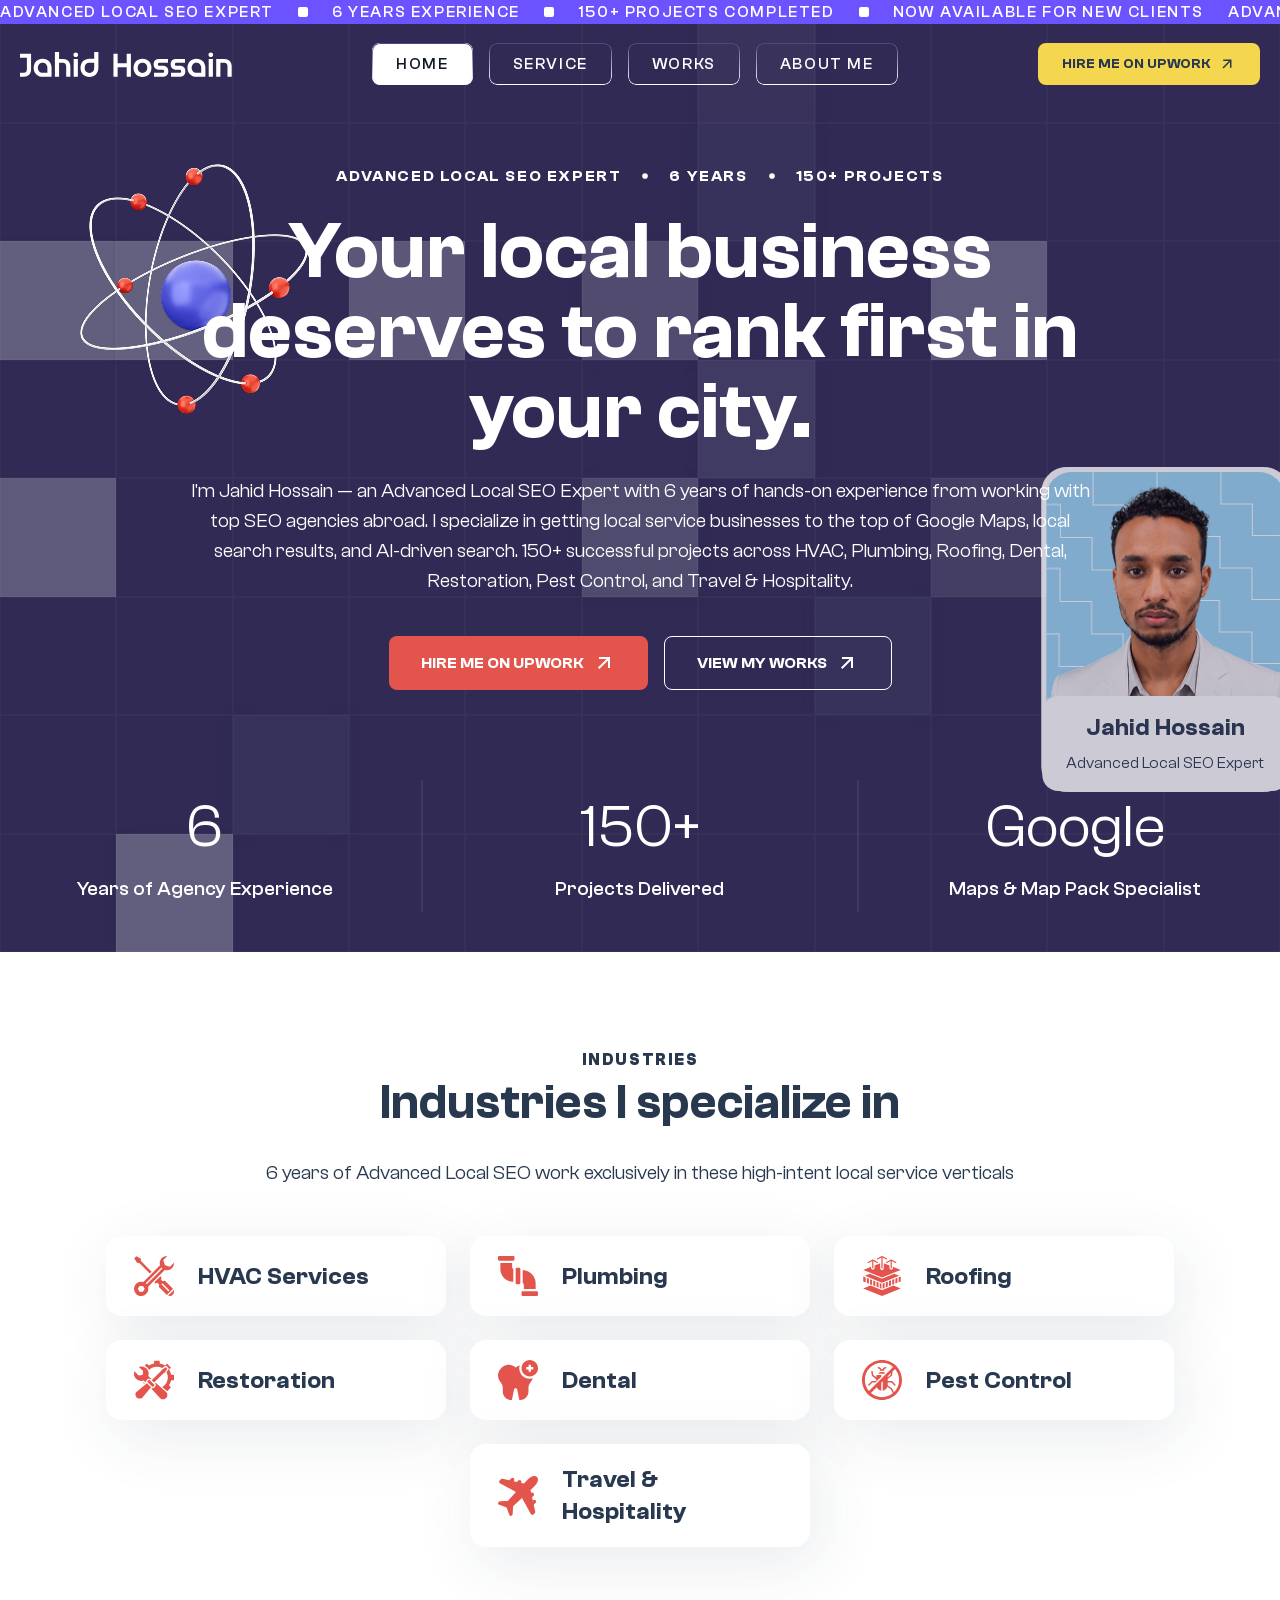
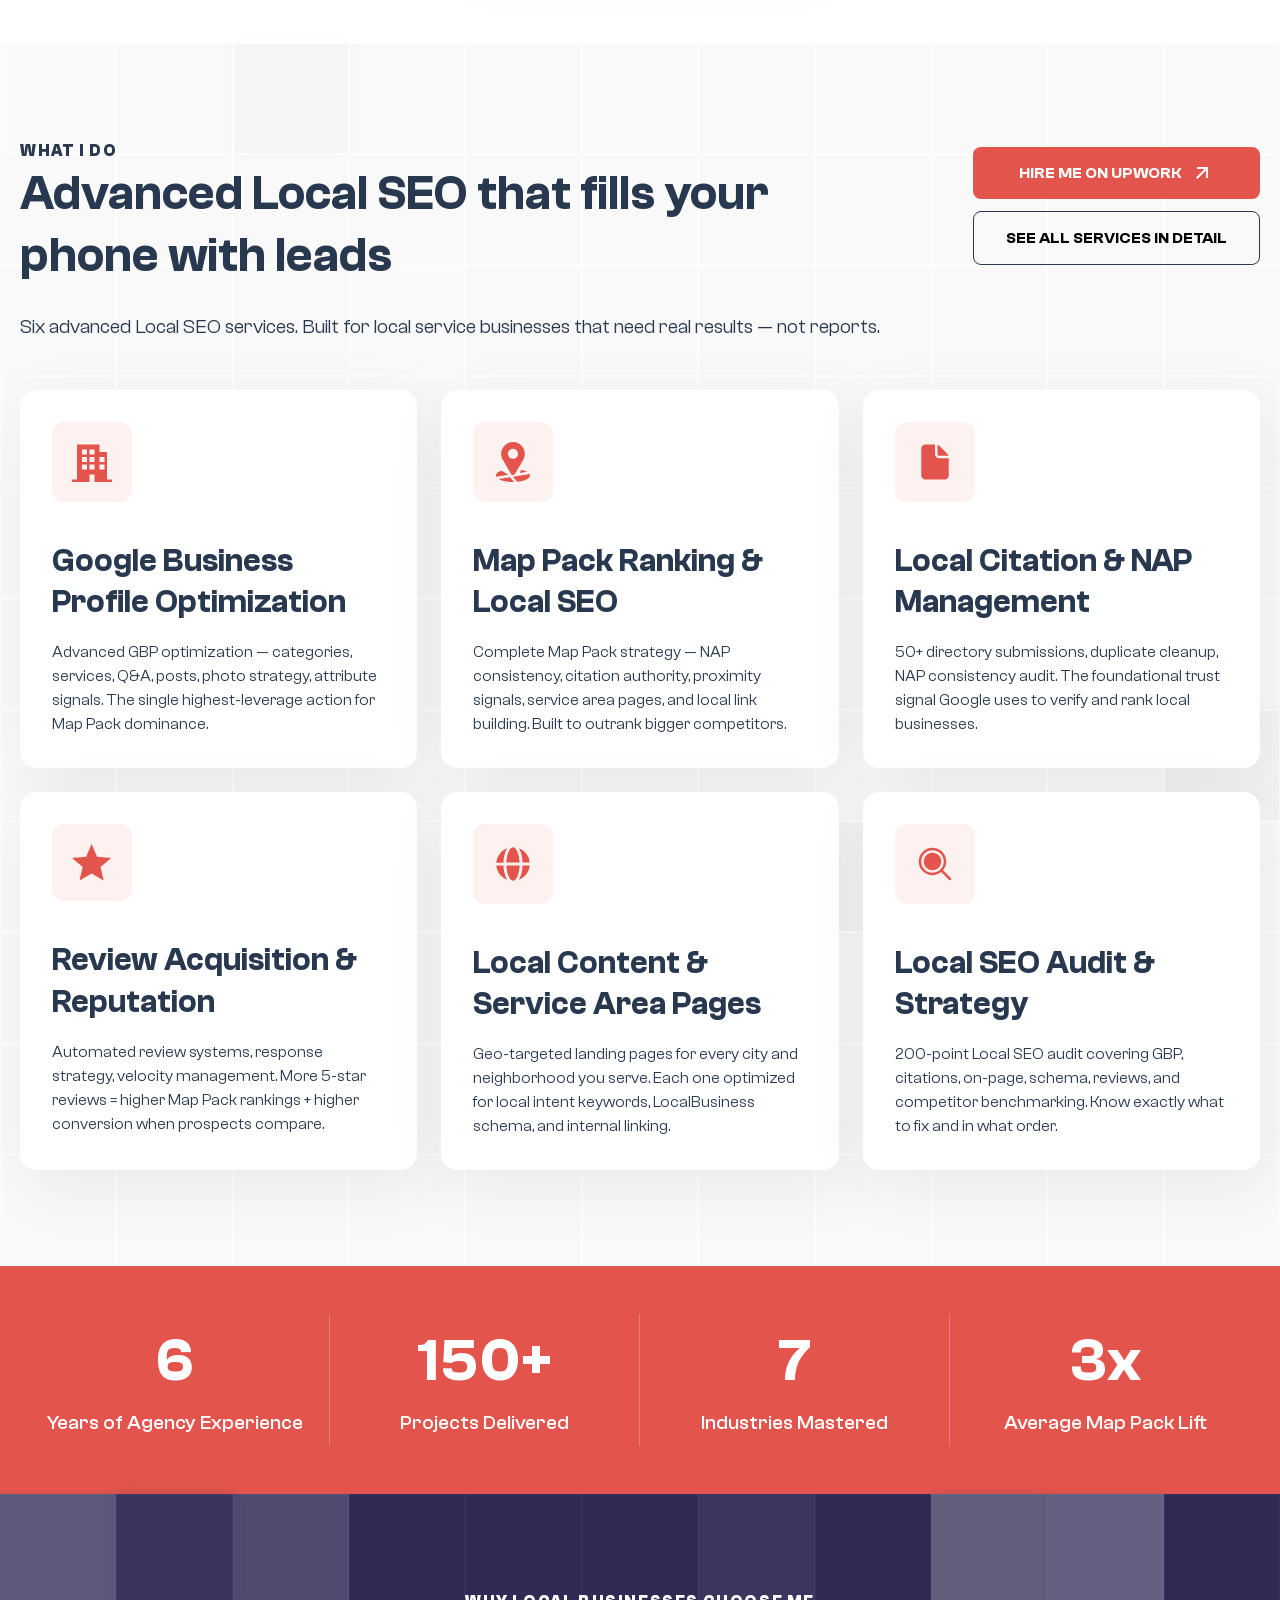
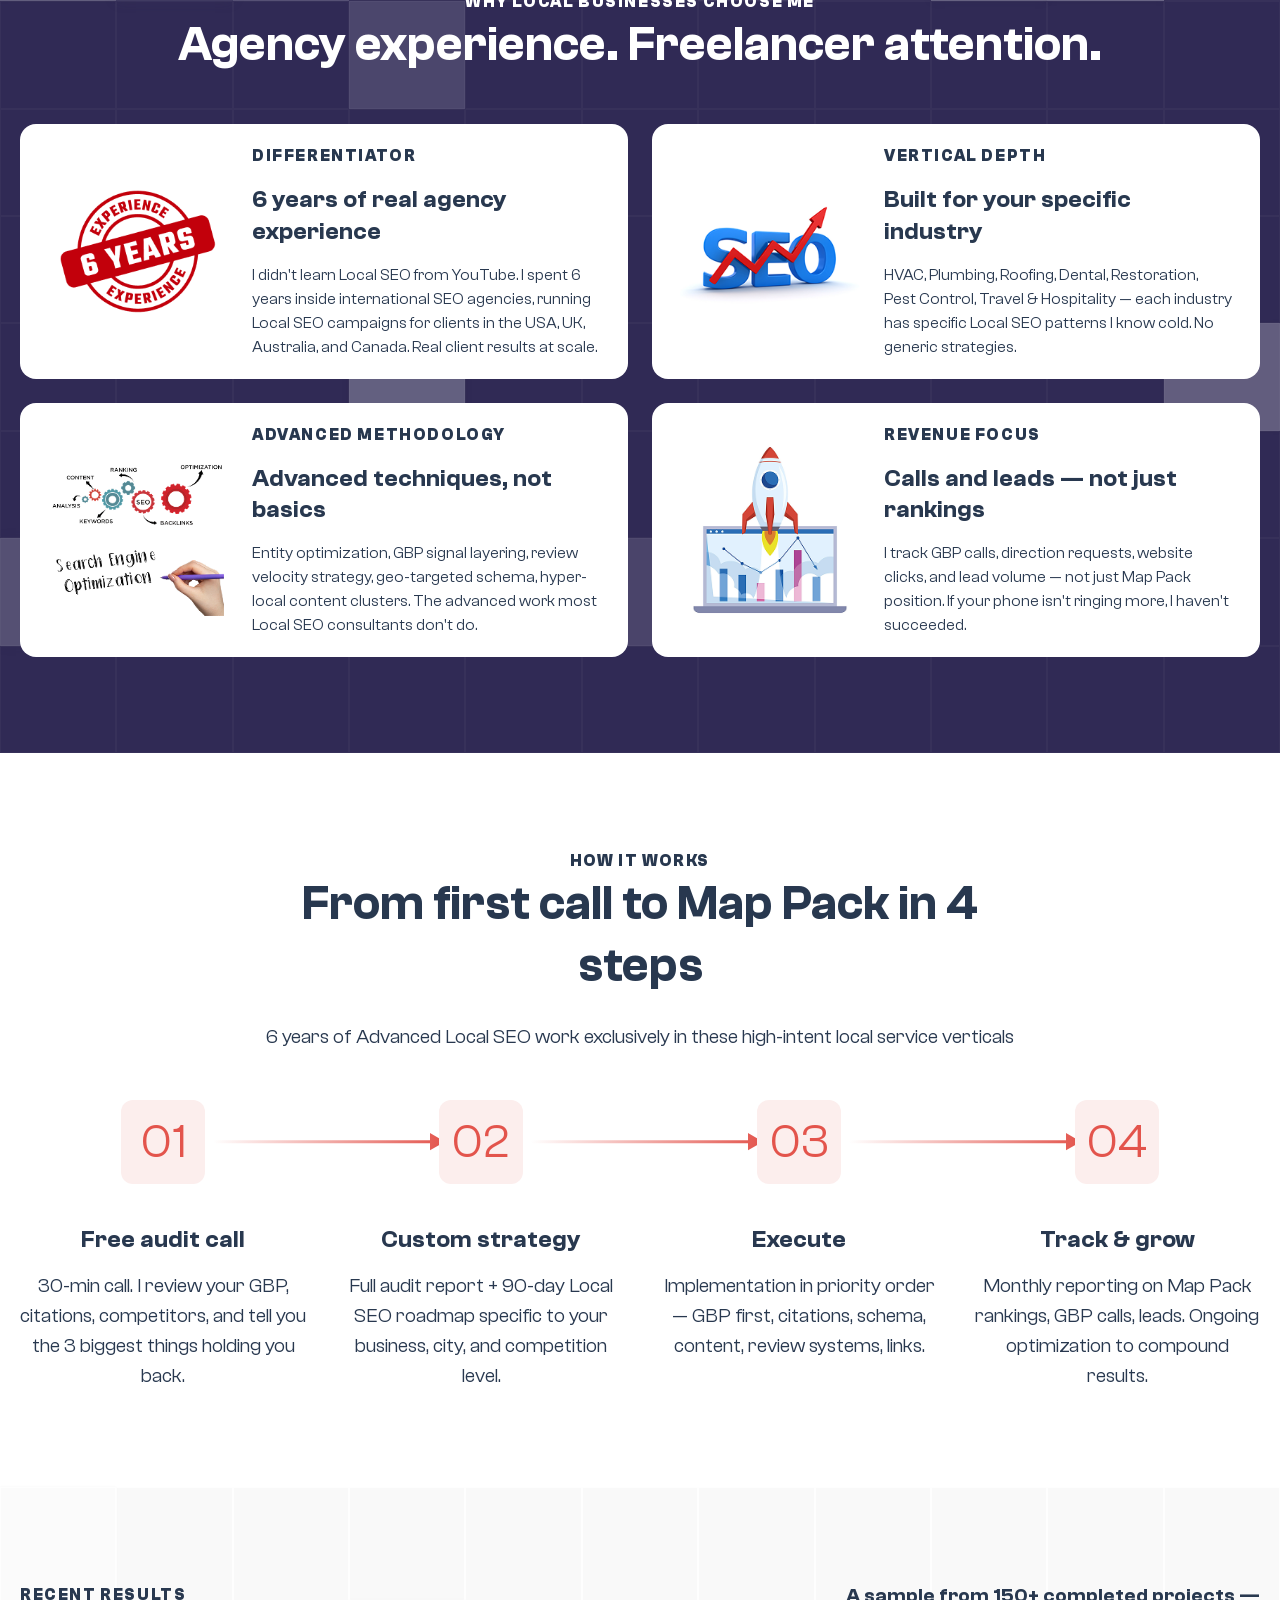
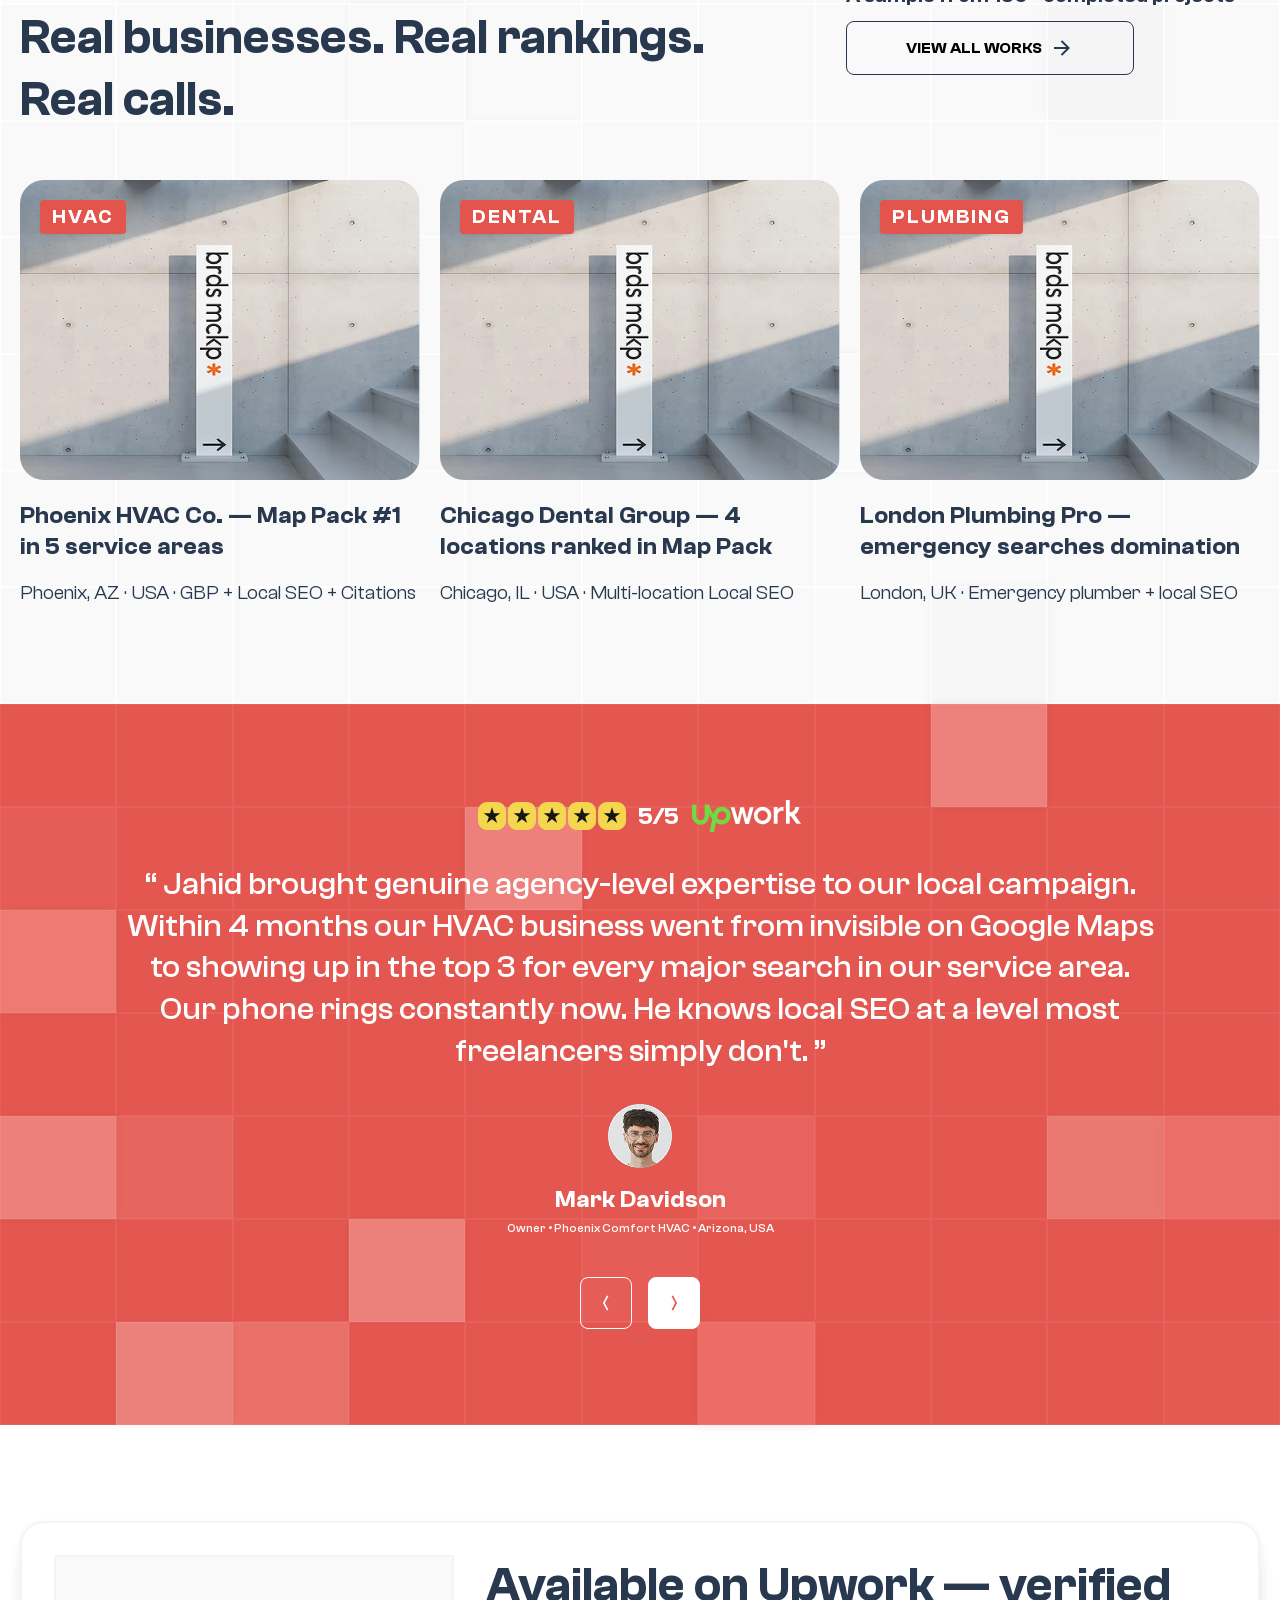
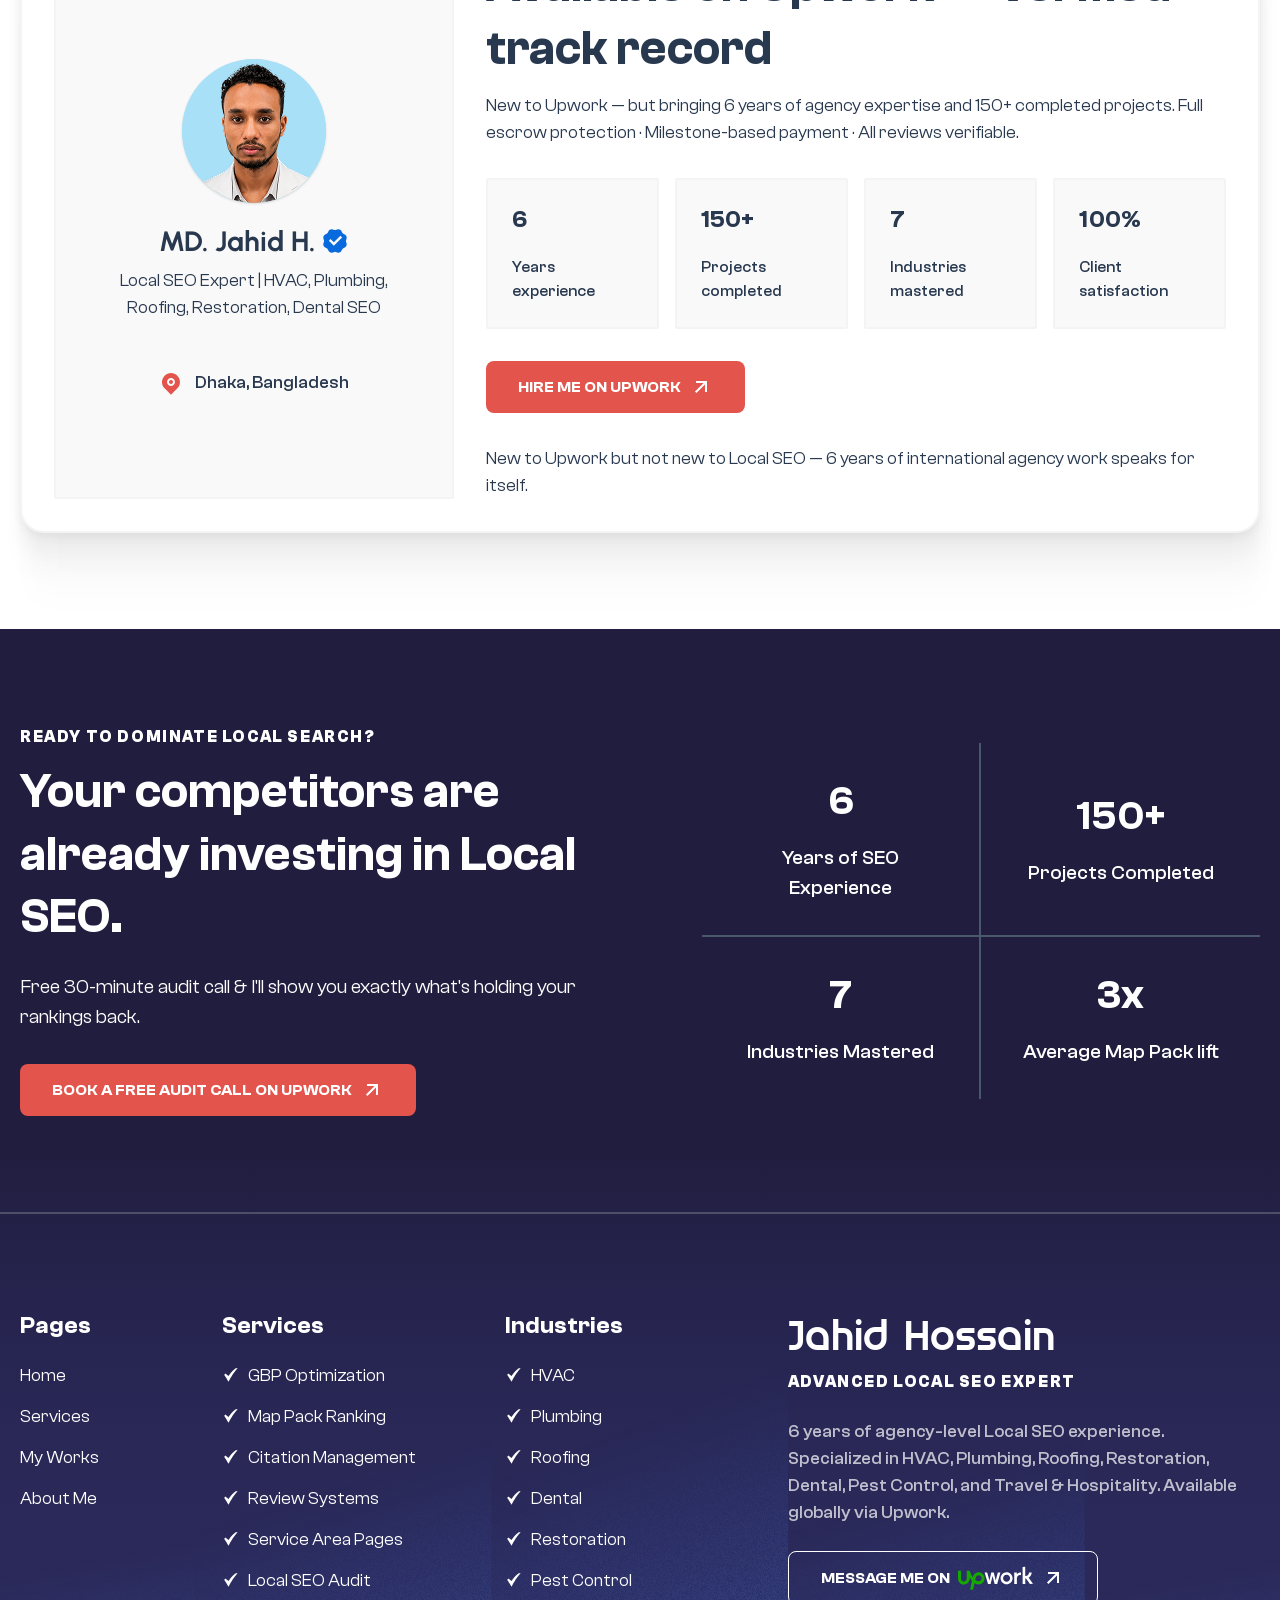
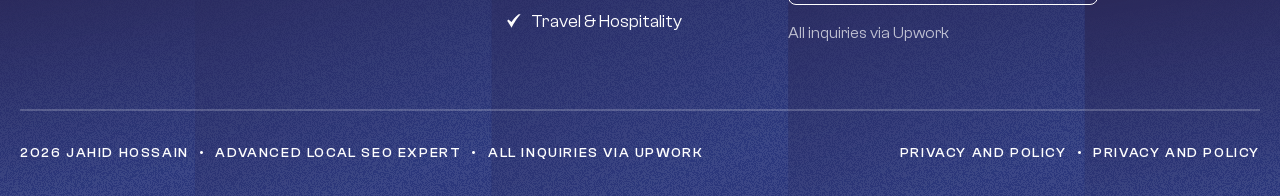
==== commit 4c46b2da: "about page" ====
--- a/index.html
+++ b/index.html
@@ -217,13 +217,13 @@
 
                 <!-- Heading -->
                 <h1
-                    class="hero-title text-[55px] sm:text-[70px] md:text-[80px]  font-semibold leading-[100%] mb-4 md:mb-6">
+                    class="hero-title text-[36px] sm:text-[55px] md:text-[70px] lg:text-[80px]  font-semibold leading-[100%] mb-4 md:mb-6">
                     Your local business deserves to rank first in your city.
                 </h1>
 
                 <!-- Paragraph -->
                 <p
-                    class="hero-description text-[14px] sm:text-lg md:text-xl font-normal leading-relaxed md:leading-[150%] max-w-226 text-start sm:text-center mx-auto ">
+                    class="hero-description text-[14px] sm:text-lg md:text-xl font-normal leading-relaxed md:leading-[150%] max-w-226 text-center mx-auto ">
                     I'm Jahid Hossain — an Advanced Local SEO Expert with 6 years of hands-on experience from working
                     with top SEO agencies abroad. I specialize in getting local service businesses to the top of Google
                     Maps, local search results, and AI-driven search. 150+ successful projects across HVAC, Plumbing,
@@ -300,10 +300,11 @@
 
                 <!-- Item 1 -->
                 <div class="stat-item text-center flex-1 py-2">
-                    <h3 class="text-[35px] md:text-[60px] font-normal leading-[100%] md:leading-[130%]">
+                    <h3 class="text-[30px] sm:text-[35px] md:text-[60px] font-normal leading-[100%] md:leading-[130%]">
                         6
                     </h3>
-                    <p class="text-base md:text-xl font-medium leading-[100%] md:leading-[150%] mt-2">
+                    <p
+                        class="text-[14px] sm:text-base md:text-xl font-normal md:font-medium leading-[100%] md:leading-[150%] mt-2">
                         Years of Agency Experience
                     </p>
                 </div>
@@ -313,10 +314,11 @@
 
                 <!-- Item 2 -->
                 <div class="stat-item text-center flex-1 py-2">
-                    <h3 class="text-[35px] md:text-[60px] font-normal leading-[100%] md:leading-[130%]">
+                    <h3 class="text-[30px] sm:text-[35px] md:text-[60px] font-normal leading-[100%] md:leading-[130%]">
                         150+
                     </h3>
-                    <p class="text-base md:text-xl font-medium leading-[100%] md:leading-[150%] mt-2">
+                    <p
+                        class="text-[14px] sm:text-base md:text-xl font-normal md:font-medium leading-[100%] md:leading-[150%] mt-2">
                         Projects Delivered
                     </p>
                 </div>
@@ -326,10 +328,11 @@
 
                 <!-- Item 3 -->
                 <div class="stat-item text-center flex-1 py-2">
-                    <h3 class="text-[35px] md:text-[60px] font-normal leading-[100%] md:leading-[130%]">
+                    <h3 class="text-[30px] sm:text-[35px] md:text-[60px] font-normal leading-[100%] md:leading-[130%]">
                         Google
                     </h3>
-                    <p class="text-base md:text-xl font-medium leading-[100%] md:leading-[150%] mt-2">
+                    <p
+                        class="text-[14px] sm:text-base md:text-xl font-normal md:font-medium leading-[100%] md:leading-[150%] mt-2">
                         Maps & Map Pack Specialist
                     </p>
                 </div>
@@ -350,7 +353,7 @@
             <div class="section-headign">
                 <!-- Subtitle -->
                 <span
-                    class="text-black text-base font-bold leading-[130%] md:leading-[150%] tracking-[1.2px] md:tracking-[1.6px] uppercase  mb-3">
+                    class="text-black text-[14px] sm:text-base font-semibold md:font-bold leading-[130%] md:leading-[150%] tracking-[1.2px] md:tracking-[1.6px] uppercase  mb-3">
                     Industries
                 </span>
 
@@ -450,7 +453,7 @@
                     <div class="max-w-223.5">
                         <!-- Subtitle -->
                         <span
-                            class="text-black text-base font-bold leading-[130%] md:leading-[150%] tracking-[1.2px] md:tracking-[1.6px] uppercase  mb-3">
+                            class="text-black text-[14px] sm:text-base font-semibold md:font-bold leading-[130%] md:leading-[150%] tracking-[1.2px] md:tracking-[1.6px] uppercase  mb-3">
                             What I Do
                         </span>
                         <!-- Main Heading -->
@@ -717,7 +720,7 @@
             <div class="section-headign text-center">
                 <!-- Subtitle -->
                 <span
-                    class="text-white text-base font-bold leading-[130%] md:leading-[150%] tracking-[1.2px] md:tracking-[1.6px] uppercase  mb-3">
+                    class="text-white text-[14px] sm:text-base font-semibold md:font-bold leading-[130%] md:leading-[150%] tracking-[1.2px] md:tracking-[1.6px] uppercase  mb-3">
                     Why local businesses choose me
                 </span>
 
@@ -870,7 +873,7 @@
             <div class="section-headign text-center max-w-190 mx-auto">
                 <!-- Subtitle -->
                 <span
-                    class="text-black text-base font-bold leading-[130%] md:leading-[150%] tracking-[1.2px] md:tracking-[1.6px] uppercase  mb-3">
+                    class="text-black text-[14px] sm:text-base font-semibold md:font-bold leading-[130%] md:leading-[150%] tracking-[1.2px] md:tracking-[1.6px] uppercase  mb-3">
                     How it works
                 </span>
 
@@ -1011,7 +1014,7 @@
                 <div class="max-w-190">
                     <!-- Subtitle -->
                     <span
-                        class="text-black text-base font-bold leading-[130%] md:leading-[150%] tracking-[1.2px] md:tracking-[1.6px] uppercase  mb-3">
+                        class="text-black text-[14px] sm:text-base font-semibold md:font-bold leading-[130%] md:leading-[150%] tracking-[1.2px] md:tracking-[1.6px] uppercase  mb-3">
                         Recent results
                     </span>
                     <!-- Main Heading -->
@@ -1179,8 +1182,7 @@
                                 <!-- Score & Platform label -->
                                 <span class="text-white text-2xl font-semibold leading-[130%]">5/5</span>
                                 <span class="">
-                                    <img src="assets/images/Upwork-logo.svg" alt="upwork"
-                                        class="w-14 sm:w-20 md:w-full h-auto">
+                                    <img src="assets/images/Upwork-logo.svg" alt="upwork" class="w-24 md:w-full h-auto">
                                 </span>
                             </div>
 
@@ -1231,8 +1233,7 @@
                                 <!-- Score & Platform label -->
                                 <span class="text-white text-2xl font-semibold leading-[130%]">5/5</span>
                                 <span class="">
-                                    <img src="assets/images/Upwork-logo.svg" alt="upwork"
-                                        class="w-14 sm:w-20 md:w-full h-auto">
+                                    <img src="assets/images/Upwork-logo.svg" alt="upwork" class="w-24 md:w-full h-auto">
                                 </span>
                             </div>
 
@@ -1456,7 +1457,7 @@
                     <div class="w-full lg:w-[50%] flex flex-col items-start">
                         <!-- Tagline Subheading -->
                         <span
-                            class="text-white text-base font-bold leading-[130%] md:leading-[150%] tracking-[1.2px] md:tracking-[1.6px] uppercase  mb-3">
+                            class="text-white text-[14px] sm:text-base font-semibold md:font-bold leading-[130%] md:leading-[150%] tracking-[1.2px] md:tracking-[1.6px] uppercase  mb-3">
                             Ready to dominate local search?
                         </span>
 
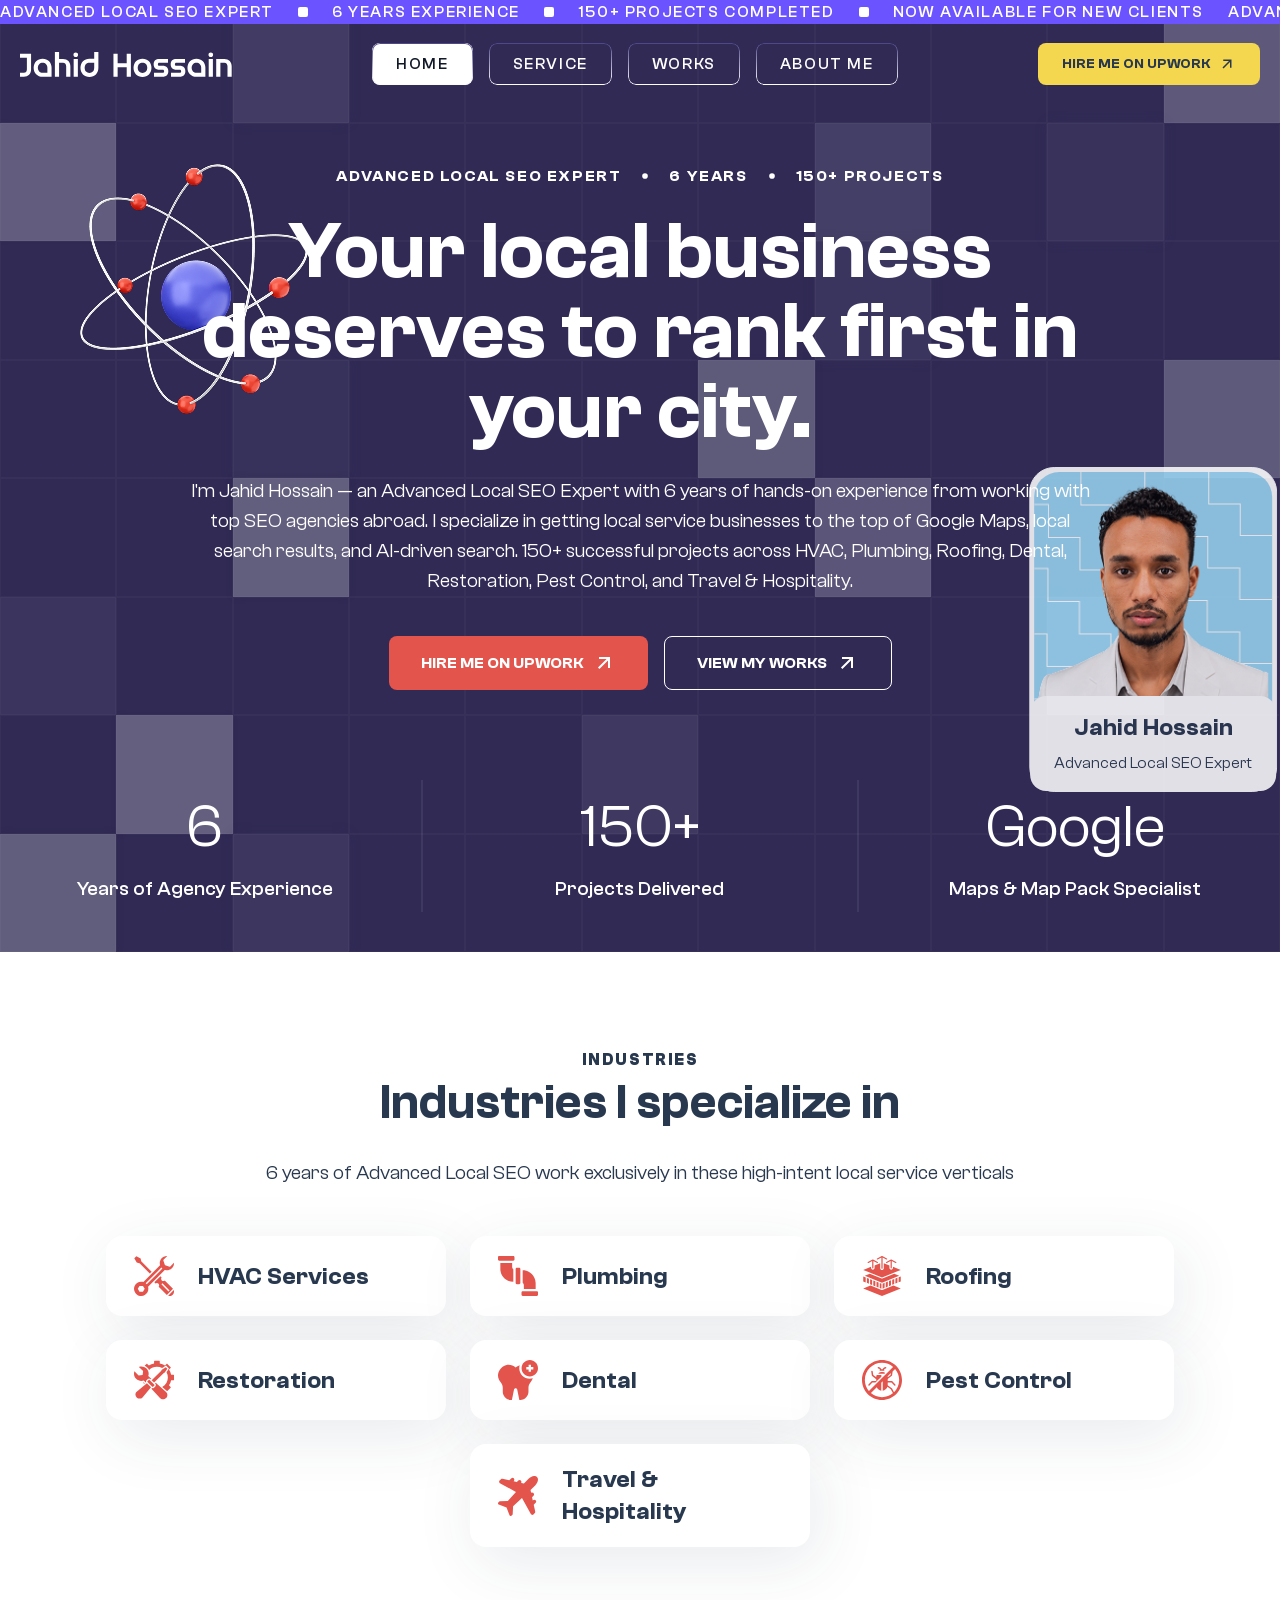
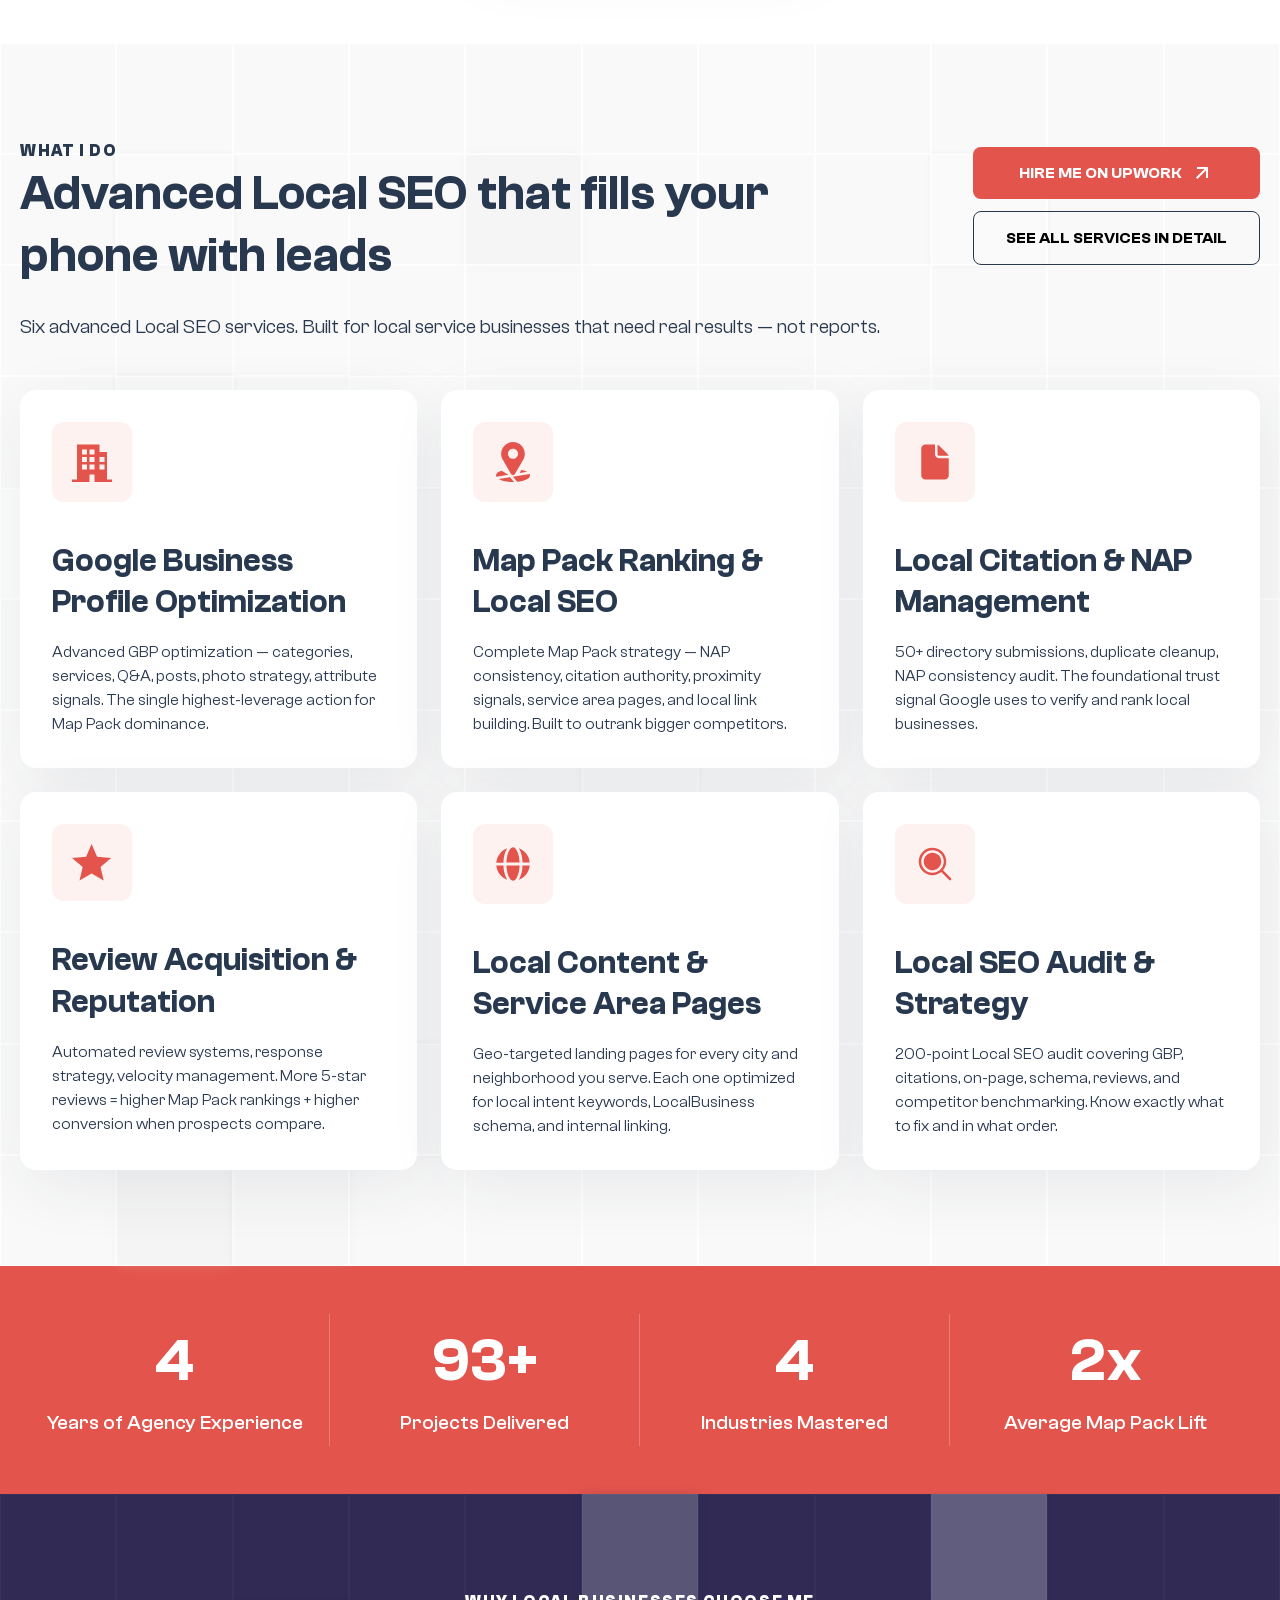
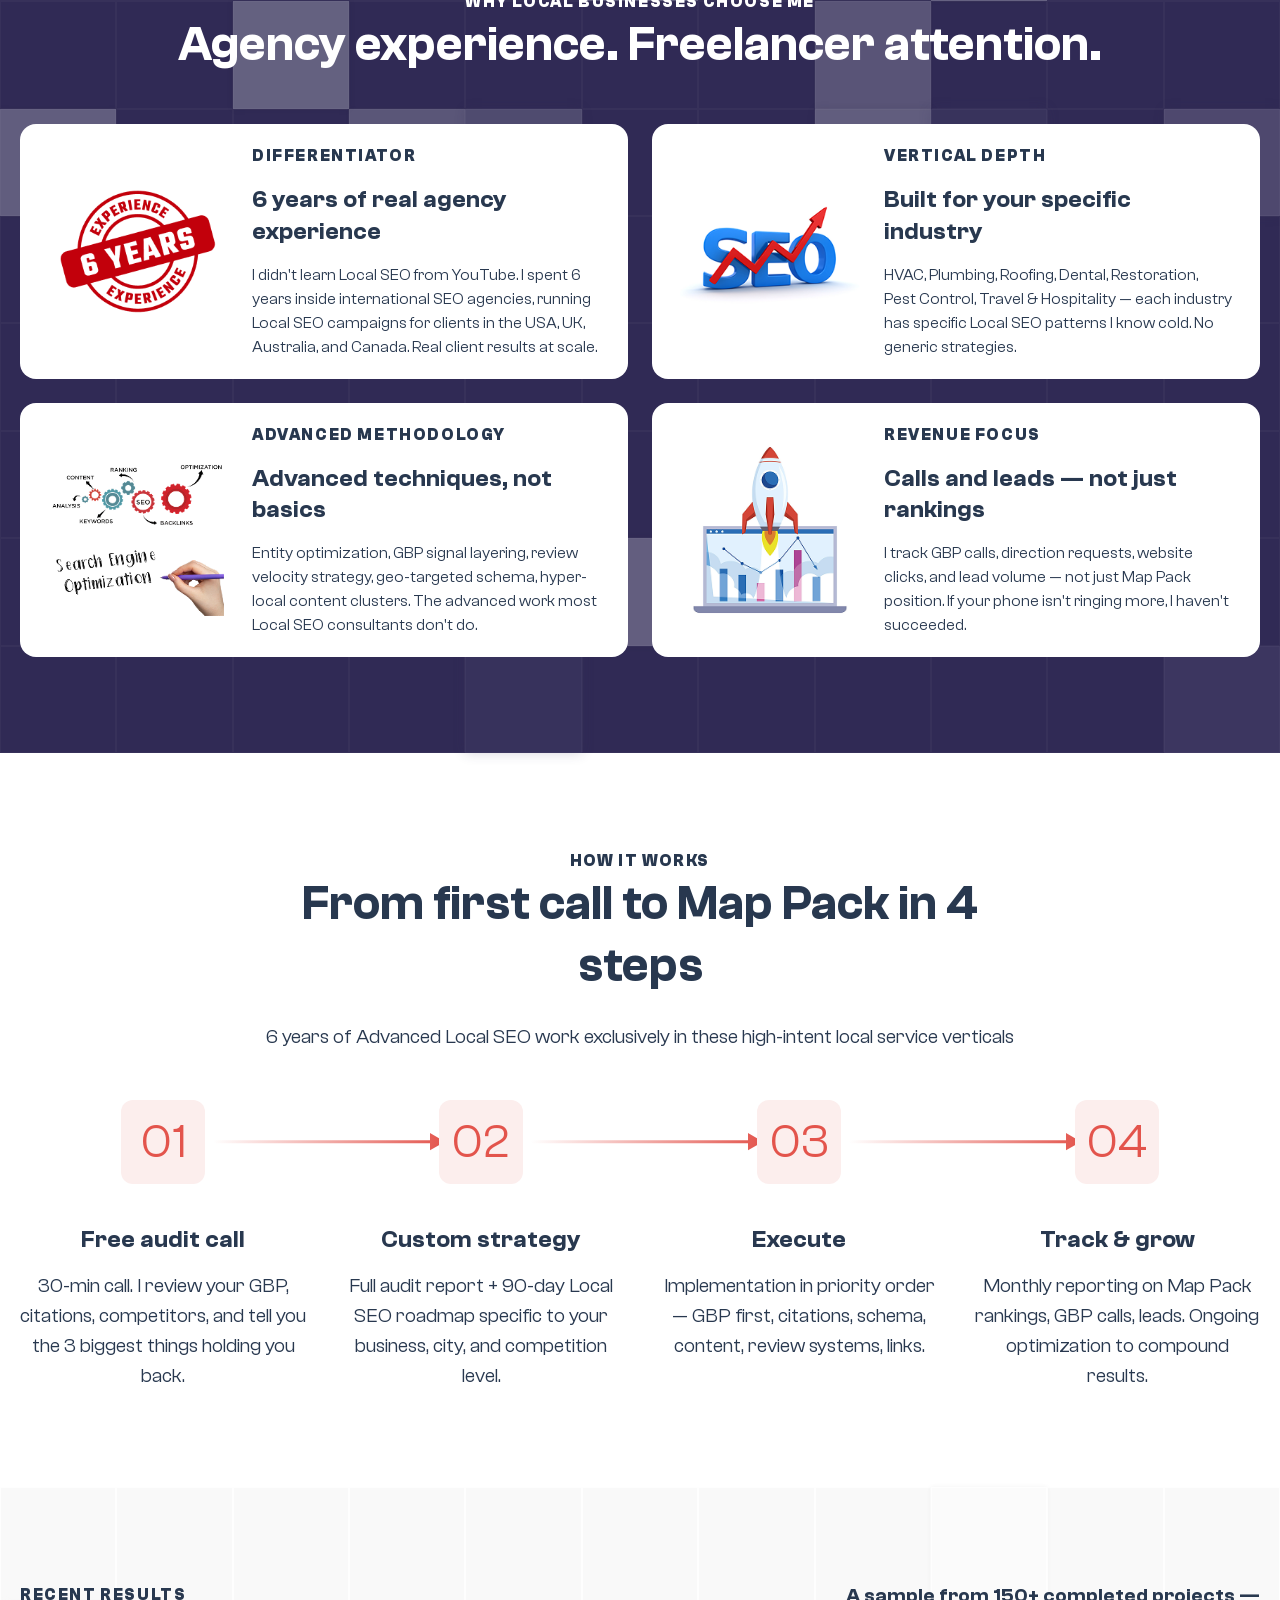
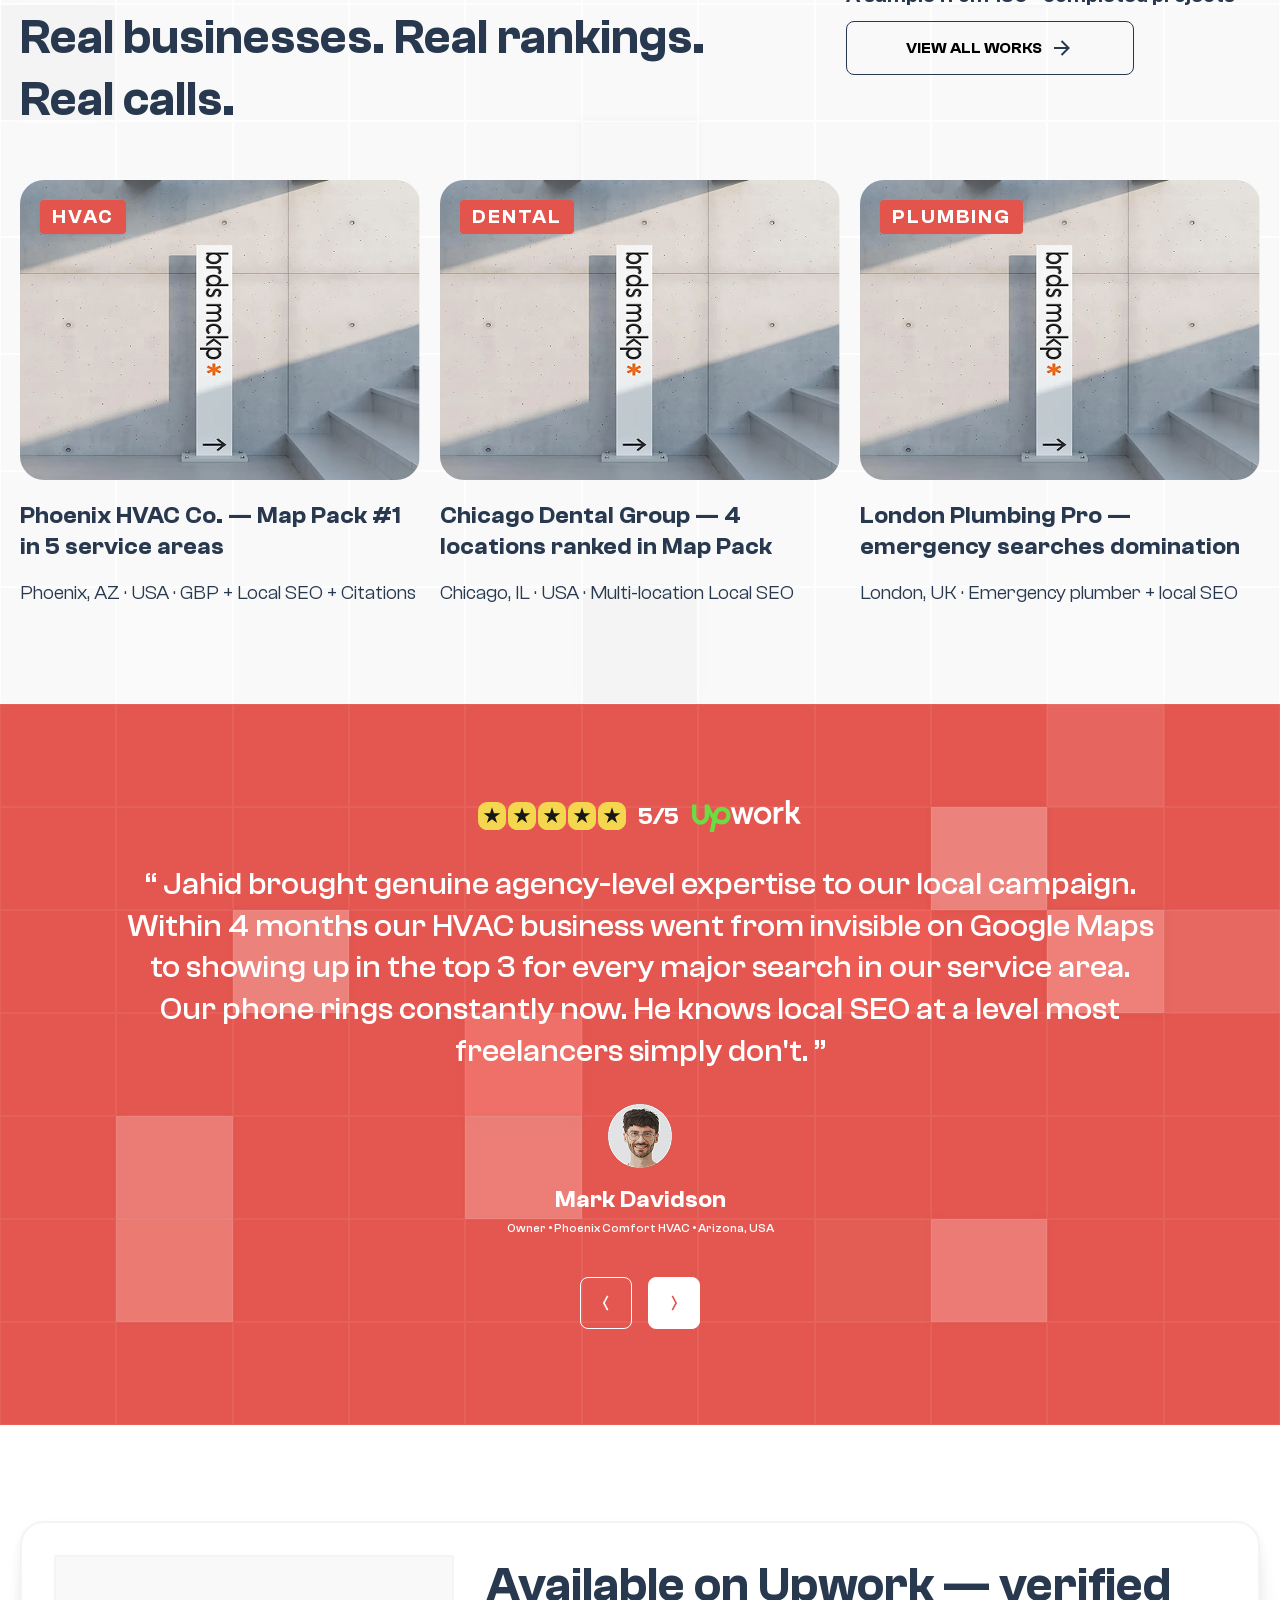
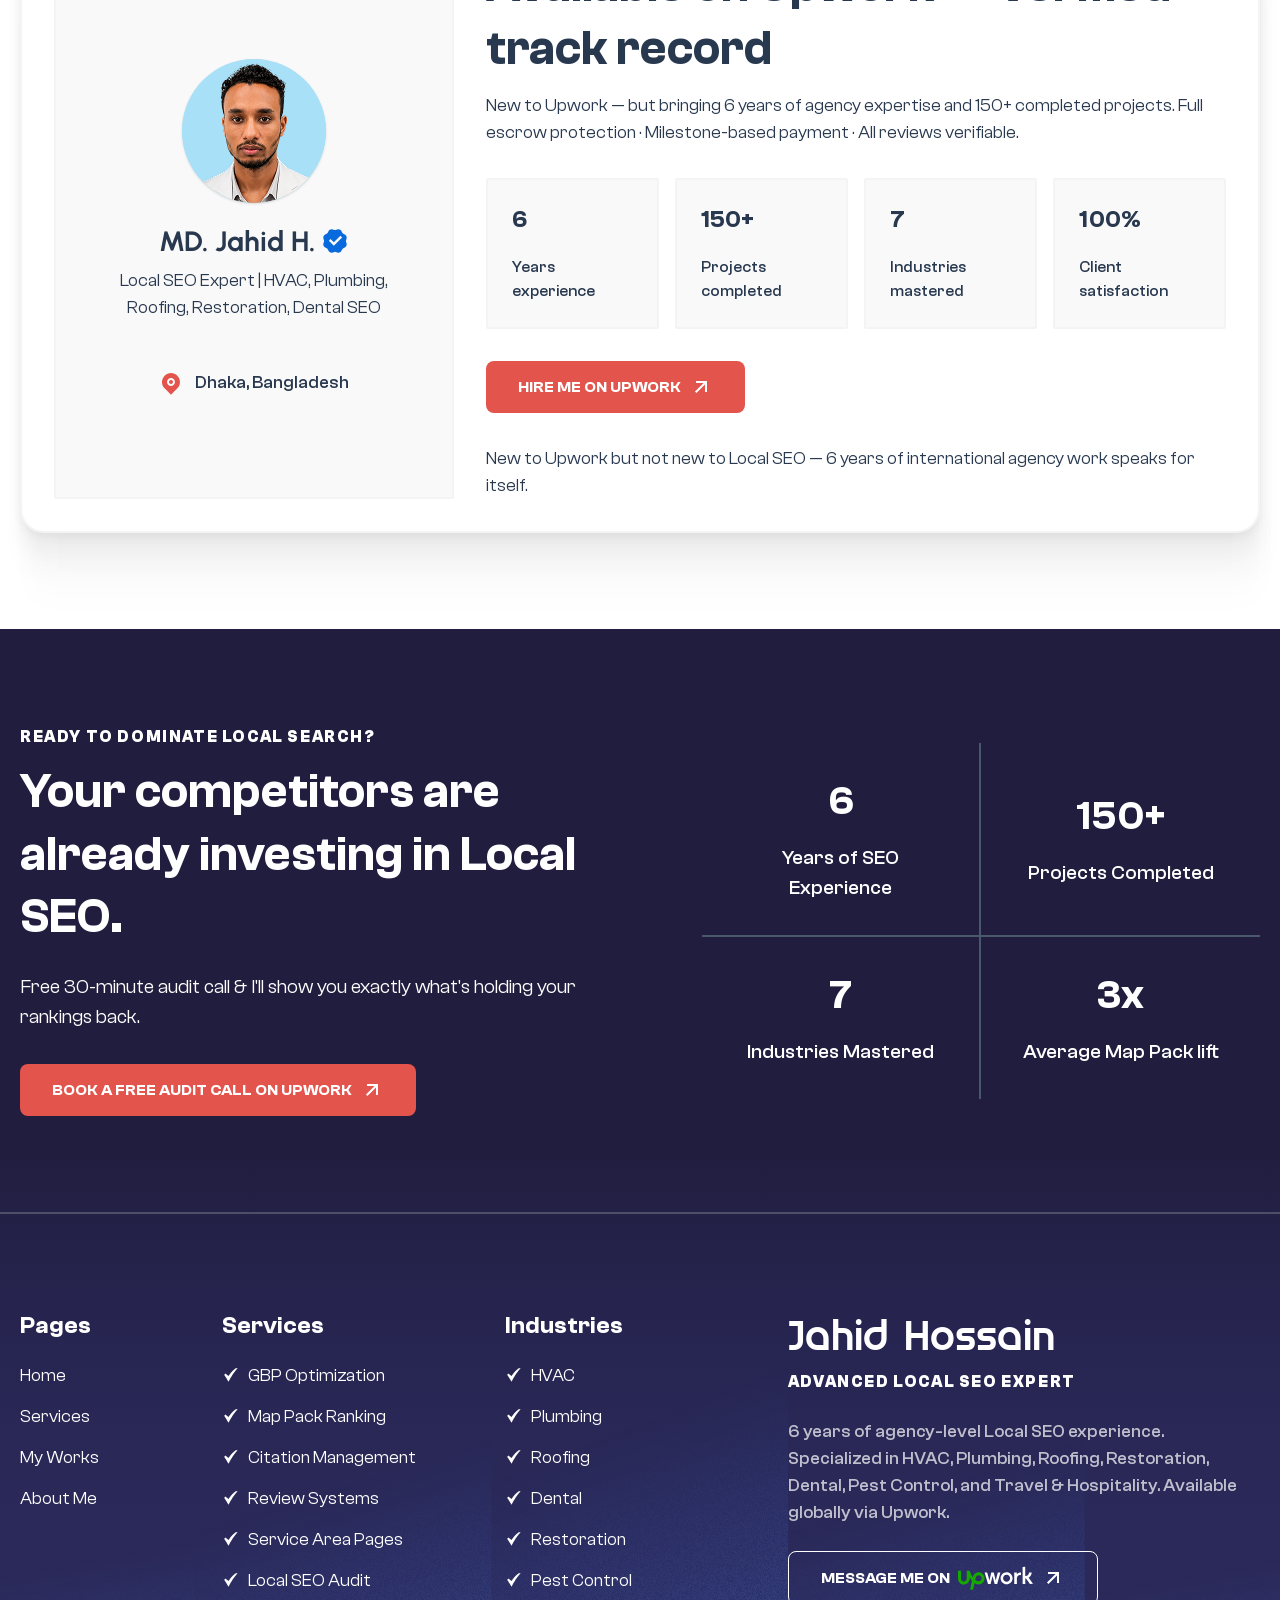
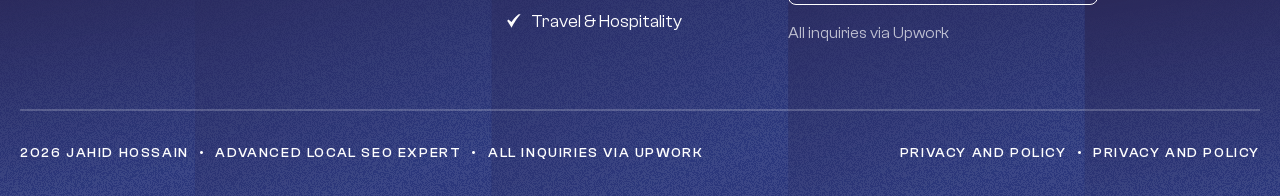
==== commit f3f4e41a: "about page done" ====
--- a/index.html
+++ b/index.html
@@ -651,17 +651,17 @@
 
 
     <!-- Stats section -->
-    <section class="bg-tomato py-7.5 md:py-12">
+    <section id="statsSection" class="bg-tomato py-7.5 md:py-12">
         <div class="container">
 
             <div class="grid grid-cols-2 md:grid-cols-4 gap-y-8 md:gap-0 text-white">
 
                 <!-- Item 1 -->
                 <div class="stat-item text-center py-2 md:border-r md:border-white/24">
-                    <h3
-                        class="text-[30px] md:text-[40px] lg:text-[60px] font-semibold leading-[100%] md:leading-[130%]">
-                        6
-                    </h3>
+                    <span
+                        class="text-white text-[30px] md:text-[40px] lg:text-[60px] font-semibold leading-[100%] md:leading-[130%] block">
+                        <span class="counter" data-target="6">0</span>
+                    </span>
                     <p
                         class="text-[14px] sm:text-base md:text-lg lg:text-xl font-medium leading-[130%] md:leading-[150%] mt-2">
                         Years of Agency Experience
@@ -670,10 +670,10 @@
 
                 <!-- Item 2 -->
                 <div class="stat-item text-center py-2 md:border-r md:border-white/24">
-                    <h3
-                        class="text-[30px] md:text-[40px] lg:text-[60px] font-semibold leading-[100%] md:leading-[130%]">
-                        150+
-                    </h3>
+                    <span
+                        class="text-white text-[30px] md:text-[40px] lg:text-[60px] font-semibold leading-[100%] md:leading-[130%] block">
+                        <span class="counter" data-target="150" data-suffix="+">0</span>
+                    </span>
                     <p
                         class="text-[14px] sm:text-base md:text-lg lg:text-xl font-medium leading-[130%] md:leading-[150%] mt-2">
                         Projects Delivered
@@ -682,10 +682,10 @@
 
                 <!-- Item 3 -->
                 <div class="stat-item text-center py-2 md:border-r md:border-white/24">
-                    <h3
-                        class="text-[30px] md:text-[40px] lg:text-[60px] font-semibold leading-[100%] md:leading-[130%]">
-                        7
-                    </h3>
+                    <span
+                        class="text-white text-[30px] md:text-[40px] lg:text-[60px] font-semibold leading-[100%] md:leading-[130%] block">
+                        <span class="counter" data-target="7">0</span>
+                    </span>
                     <p
                         class="text-[14px] sm:text-base md:text-lg lg:text-xl font-medium leading-[130%] md:leading-[150%] mt-2">
                         Industries Mastered
@@ -694,10 +694,10 @@
 
                 <!-- Item 4 -->
                 <div class="stat-item text-center py-2">
-                    <h3
-                        class="text-[30px] md:text-[40px] lg:text-[60px] font-semibold leading-[100%] md:leading-[130%]">
-                        3x
-                    </h3>
+                    <span
+                        class="text-white text-[30px] md:text-[40px] lg:text-[60px] font-semibold leading-[100%] md:leading-[130%] block">
+                        <span class="counter" data-target="3" data-suffix="x">0</span>
+                    </span>
                     <p
                         class="text-[14px] sm:text-base md:text-lg lg:text-xl font-medium leading-[130%] md:leading-[150%] mt-2">
                         Average Map Pack Lift
@@ -1050,23 +1050,36 @@
             </div>
 
             <!-- 3-Column Image Cards Grid -->
-            <div class="grid grid-cols-1 md:grid-cols-2 lg:grid-cols-3 gap-5 mt-5 md:mt-12">
-
-                <!-- Column 1: HVAC -->
-                <a href="#" class="flex flex-col group">
+            <div id="works-grid" class="grid grid-cols-1 md:grid-cols-2 lg:grid-cols-3 gap-5 mt-5 md:mt-12">
+
+                <!-- Project card -->
+                <a href="#" class="flex flex-col group work-card">
+
                     <!-- Image Container -->
                     <div
-                        class="relative w-full aspect-4/3 rounded-xl sm:rounded-2xl md:rounded-3xl overflow-hidden bg-slate-100 cursor-pointer mb-2 sm:mb-5">
-
+                        class="work-media relative w-full aspect-4/3 rounded-xl sm:rounded-2xl md:rounded-3xl overflow-hidden bg-slate-100 cursor-none mb-2 sm:mb-5">
+
+                        <!-- Image -->
                         <img src="assets/images/recent-result.png" alt="Phoenix HVAC Case Study Presentation"
-                            class="w-full h-full object-contain transition-transform duration-500 group-hover:scale-110" />
+                            class="absolute inset-0 w-full h-full object-contain transition-transform duration-800 ease-out group-hover:scale-[1.06]" />
+
+                        <!-- Dark Overlay -->
+                        <span
+                            class="absolute inset-0 bg-black/0 group-hover:bg-black/20 transition-colors duration-500"></span>
 
                         <!-- Badge -->
                         <span
-                            class="absolute top-5 left-5 text-[14px] sm:text-base md:text-xl bg-tomato text-white font-semibold leading-[130%] md:leading-[150%] tracking-[1.6px] md:tracking-[2px] px-3 py-0.5 uppercase rounded-sm"
-                            style="box-shadow: 0 4px 8px -2px rgba(0, 0, 0, 0.04), 0 2px 4px -2px rgba(0, 0, 0, 0.08)">
+                            class="absolute top-5 left-5 z-20 text-[14px] sm:text-base md:text-xl bg-tomato text-white font-semibold leading-[130%] md:leading-[150%] tracking-[1.6px] md:tracking-[2px] px-3 py-0.5 uppercase rounded-sm"
+                            style="box-shadow: 0 4px 8px -2px rgba(0,0,0,.04),0 2px 4px -2px rgba(0,0,0,.08)">
                             HVAC
                         </span>
+
+                        <!-- View Work Cursor -->
+                        <span
+                            class="view-work absolute left-0 top-0 z-30 flex items-center justify-center rounded-full bg-tomato text-white font-bold pointer-events-none will-change-transform w-25 h-25 sm:w-30 sm:h-30 lg:w-40 lg:h-40 text-base lg:text-lg">
+                            View Work
+                        </span>
+
                     </div>
 
                     <!-- Title -->
@@ -1080,68 +1093,81 @@
                         class="text-black text-[14px] sm:text-base md:text-lg lg:text-xl font-normal leading-[130%] md:leading-[150%]">
                         Phoenix, AZ · USA · GBP + Local SEO + Citations
                     </p>
+
                 </a>
 
-                <!-- Column 2: DENTAL -->
-                <a href="#" class="flex flex-col group">
-                    <!-- Image Container -->
+                <!-- Project card -->
+                <a href="#" class="flex flex-col group work-card">
+
                     <div
-                        class="relative w-full aspect-4/3 rounded-xl sm:rounded-2xl md:rounded-3xl overflow-hidden bg-slate-100 cursor-pointer mb-2 sm:mb-5">
+                        class="work-media relative w-full aspect-4/3 rounded-xl sm:rounded-2xl md:rounded-3xl overflow-hidden bg-slate-100 cursor-none mb-2 sm:mb-5">
 
                         <img src="assets/images/recent-result.png"
                             alt="Chicago Dental Group — 4 locations ranked in Map Pack"
-                            class="w-full h-full object-contain transition-transform duration-500 group-hover:scale-110" />
-
-                        <!-- Badge -->
+                            class="absolute inset-0 w-full h-full object-contain transition-transform duration-800 ease-out group-hover:scale-[1.06]" />
+
                         <span
-                            class="absolute top-5 left-5 text-[14px] sm:text-base md:text-xl bg-tomato text-white font-semibold leading-[130%] md:leading-[150%] tracking-[1.6px] md:tracking-[2px] px-3 py-0.5 uppercase rounded-sm"
-                            style="box-shadow: 0 4px 8px -2px rgba(0, 0, 0, 0.04), 0 2px 4px -2px rgba(0, 0, 0, 0.08)">
+                            class="absolute inset-0 bg-black/0 group-hover:bg-black/20 transition-colors duration-500"></span>
+
+                        <span
+                            class="absolute top-5 left-5 z-20 text-[14px] sm:text-base md:text-xl bg-tomato text-white font-semibold leading-[130%] md:leading-[150%] tracking-[1.6px] md:tracking-[2px] px-3 py-0.5 uppercase rounded-sm">
                             Dental
                         </span>
-                    </div>
-
-                    <!-- Title -->
+
+                        <span
+                            class="view-work absolute left-0 top-0 z-30 flex items-center justify-center rounded-full bg-tomato text-white font-bold pointer-events-none will-change-transform w-25 h-25 sm:w-30 sm:h-30 lg:w-40 lg:h-40 text-base lg:text-lg">
+                            View Work
+                        </span>
+
+                    </div>
+
                     <h3
                         class="text-black text-xl md:text-2xl font-semibold leading-[100%] md:leading-[130%] mb-2 md:mb-4 no-underline group-hover:underline decoration-2 decoration-black underline-offset-4 transition-all duration-500">
                         Chicago Dental Group — 4 locations ranked in Map Pack
                     </h3>
 
-                    <!-- Metadata -->
                     <p
                         class="text-black text-[14px] sm:text-base md:text-lg lg:text-xl font-normal leading-[130%] md:leading-[150%]">
                         Chicago, IL · USA · Multi-location Local SEO
                     </p>
+
                 </a>
 
-                <!-- Column 3: PLUMBING -->
-                <a href="#" class="flex flex-col group">
-                    <!-- Image Container -->
+                <!-- Project card -->
+                <a href="#" class="flex flex-col group work-card">
+
                     <div
-                        class="relative w-full aspect-4/3 rounded-xl sm:rounded-2xl md:rounded-3xl overflow-hidden bg-slate-100 cursor-pointer mb-2 sm:mb-5">
+                        class="work-media relative w-full aspect-4/3 rounded-xl sm:rounded-2xl md:rounded-3xl overflow-hidden bg-slate-100 cursor-none mb-2 sm:mb-5">
 
                         <img src="assets/images/recent-result.png"
                             alt="London Plumbing Pro — emergency searches domination"
-                            class="w-full h-full object-contain transition-transform duration-500 group-hover:scale-110" />
-
-                        <!-- Badge -->
+                            class="absolute inset-0 w-full h-full object-contain transition-transform duration-800 ease-out group-hover:scale-[1.06]" />
+
                         <span
-                            class="absolute top-5 left-5 text-[14px] sm:text-base md:text-xl bg-tomato text-white font-semibold leading-[130%] md:leading-[150%] tracking-[1.6px] md:tracking-[2px] px-3 py-0.5 uppercase rounded-sm"
-                            style="box-shadow: 0 4px 8px -2px rgba(0, 0, 0, 0.04), 0 2px 4px -2px rgba(0, 0, 0, 0.08)">
+                            class="absolute inset-0 bg-black/0 group-hover:bg-black/20 transition-colors duration-500"></span>
+
+                        <span
+                            class="absolute top-5 left-5 z-20 text-[14px] sm:text-base md:text-xl bg-tomato text-white font-semibold leading-[130%] md:leading-[150%] tracking-[1.6px] md:tracking-[2px] px-3 py-0.5 uppercase rounded-sm">
                             Plumbing
                         </span>
-                    </div>
-
-                    <!-- Title -->
+
+                        <span
+                            class="view-work absolute left-0 top-0 z-30 flex items-center justify-center rounded-full bg-tomato text-white font-bold pointer-events-none will-change-transform w-25 h-25 sm:w-30 sm:h-30 lg:w-40 lg:h-40 text-base lg:text-lg">
+                            View Work
+                        </span>
+
+                    </div>
+
                     <h3
                         class="text-black text-xl md:text-2xl font-semibold leading-[100%] md:leading-[130%] mb-2 md:mb-4 no-underline group-hover:underline decoration-2 decoration-black underline-offset-4 transition-all duration-500">
                         London Plumbing Pro — emergency searches domination
                     </h3>
 
-                    <!-- Metadata -->
                     <p
                         class="text-black text-[14px] sm:text-base md:text-lg lg:text-xl font-normal leading-[130%] md:leading-[150%]">
                         London, UK · Emergency plumber + local SEO
                     </p>
+
                 </a>
 
             </div>
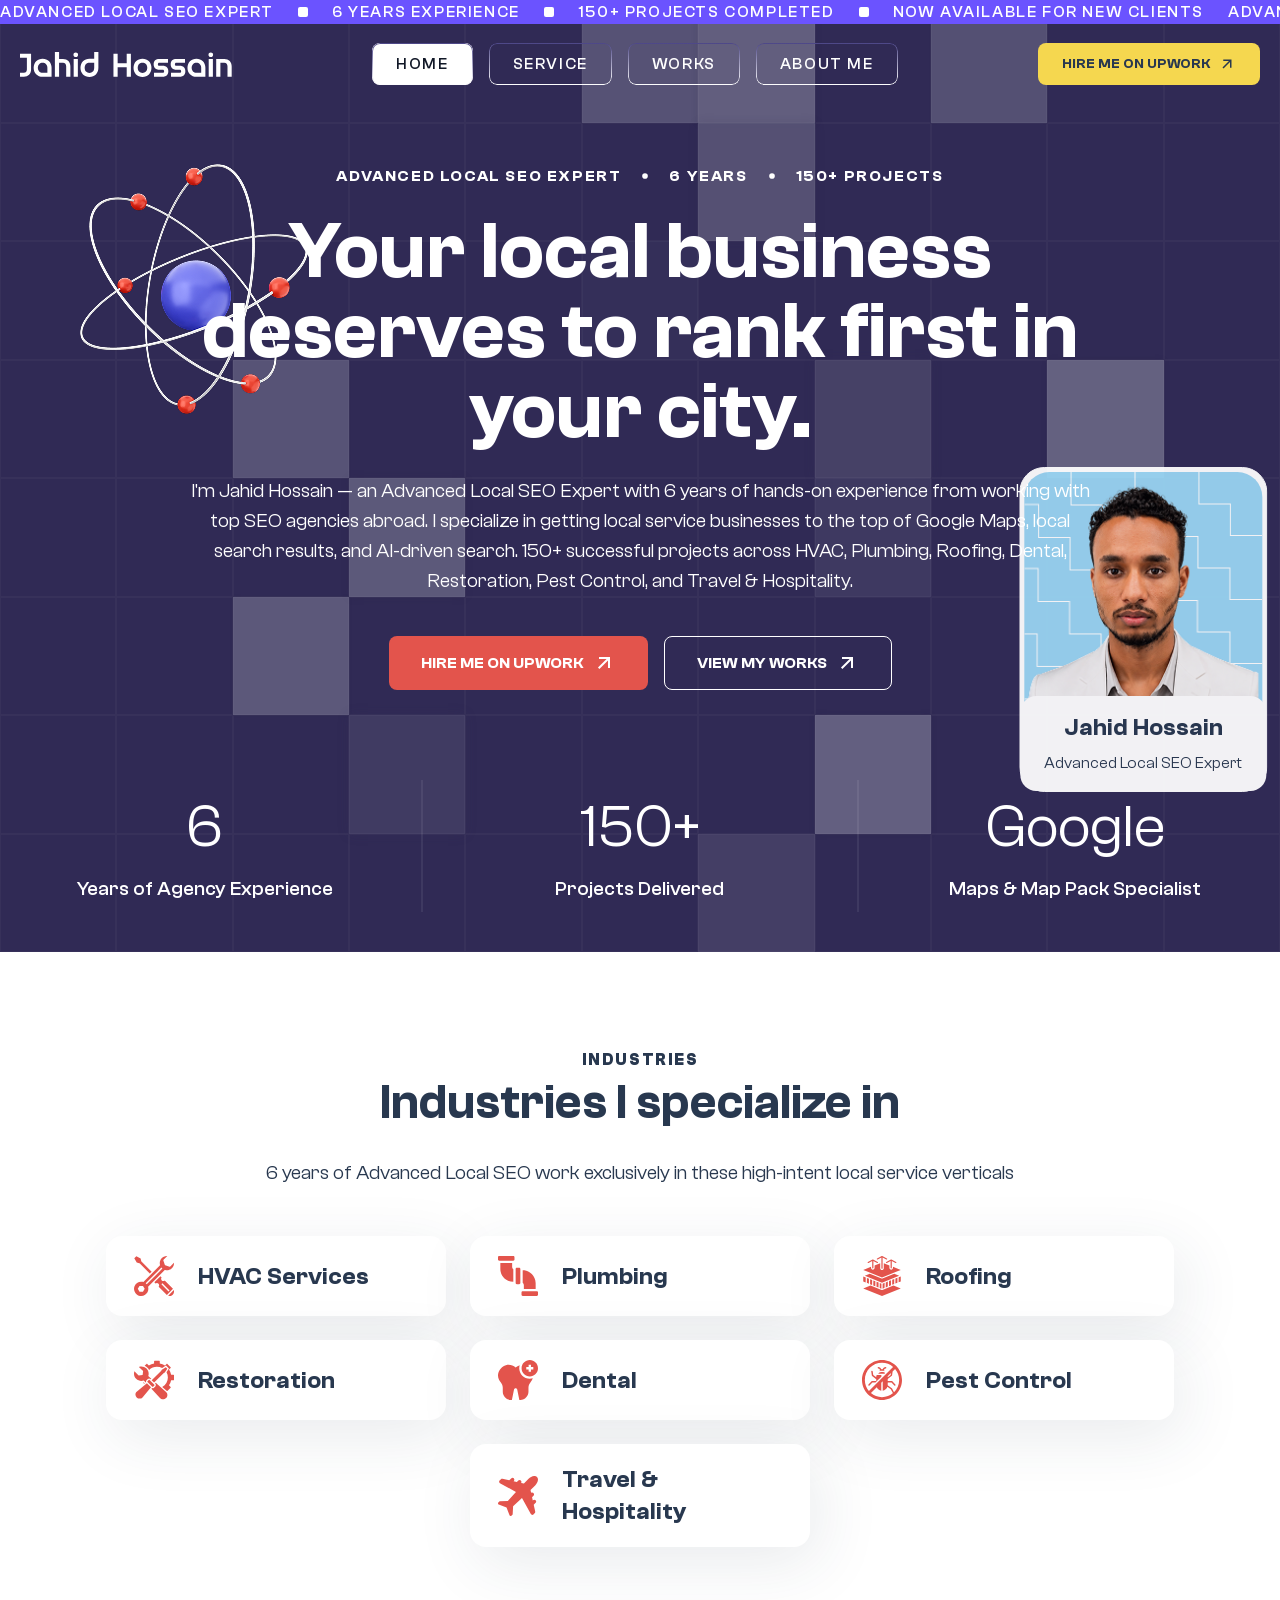
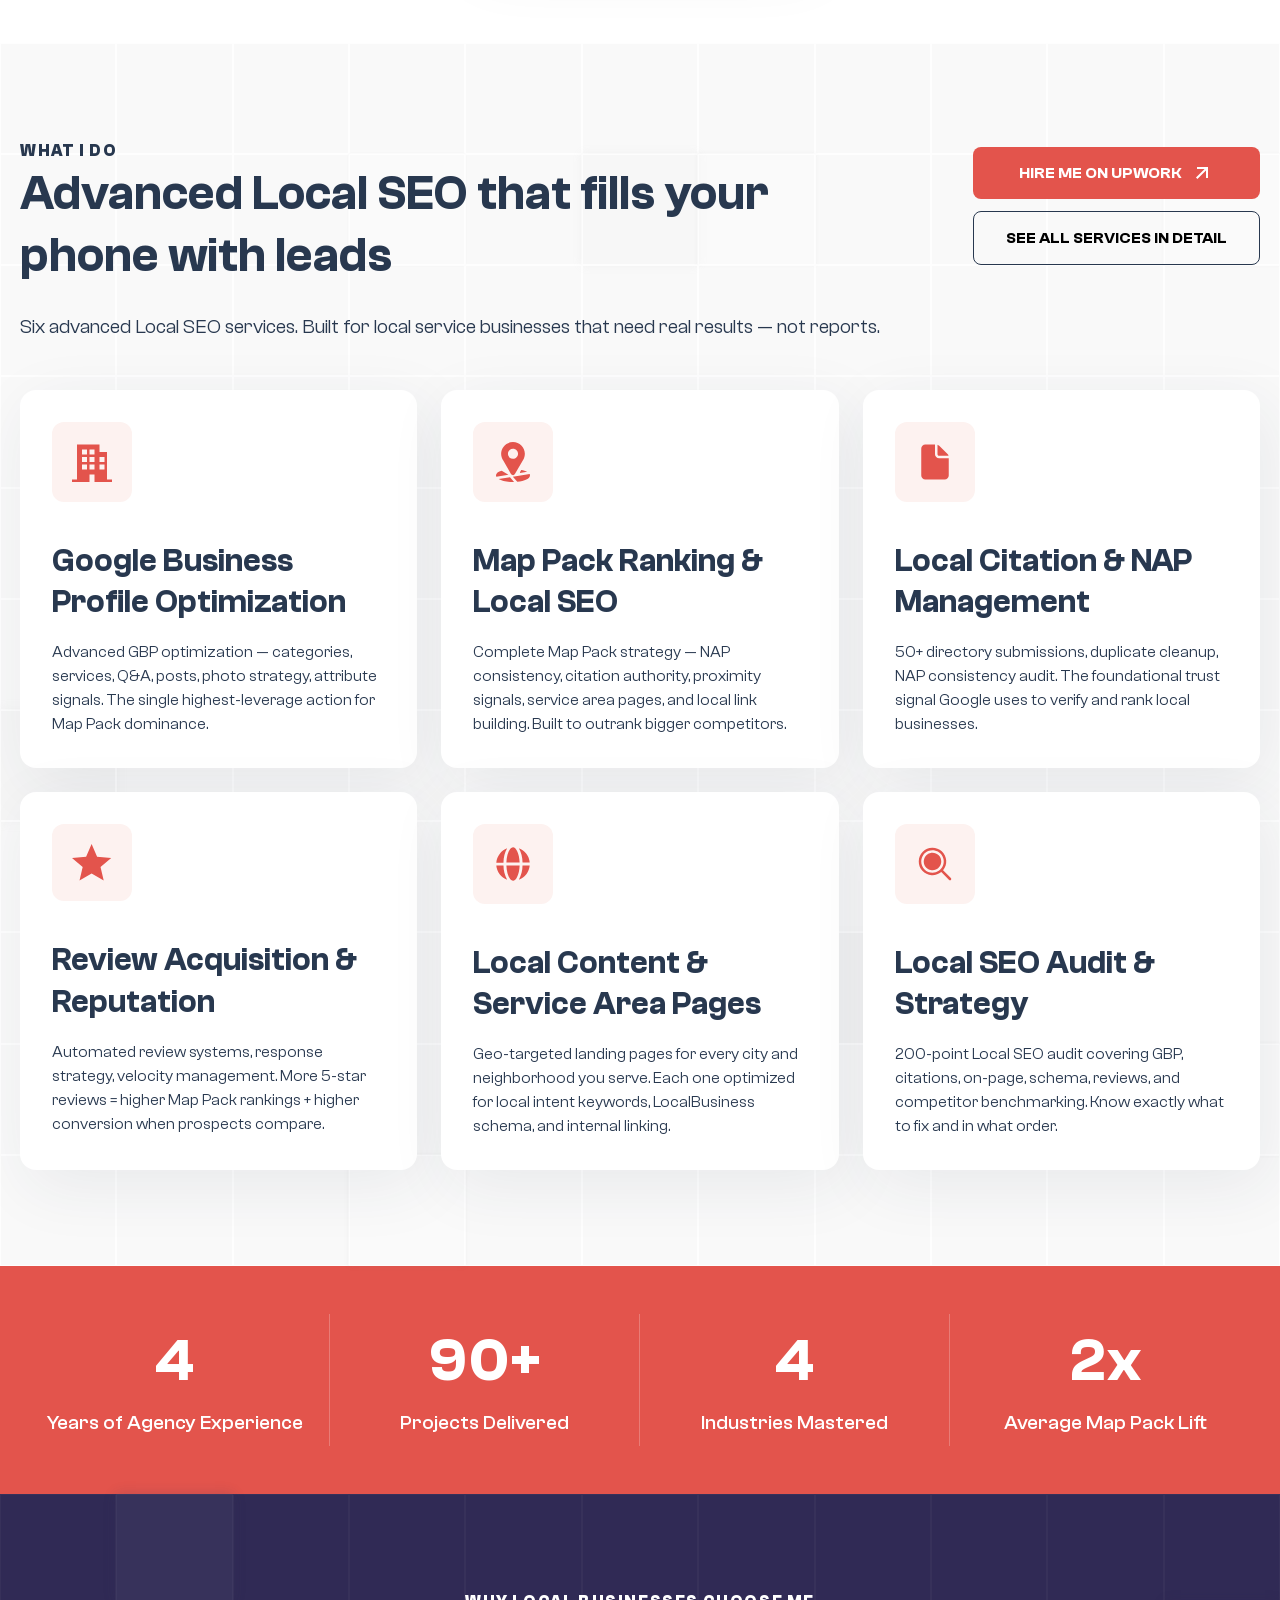
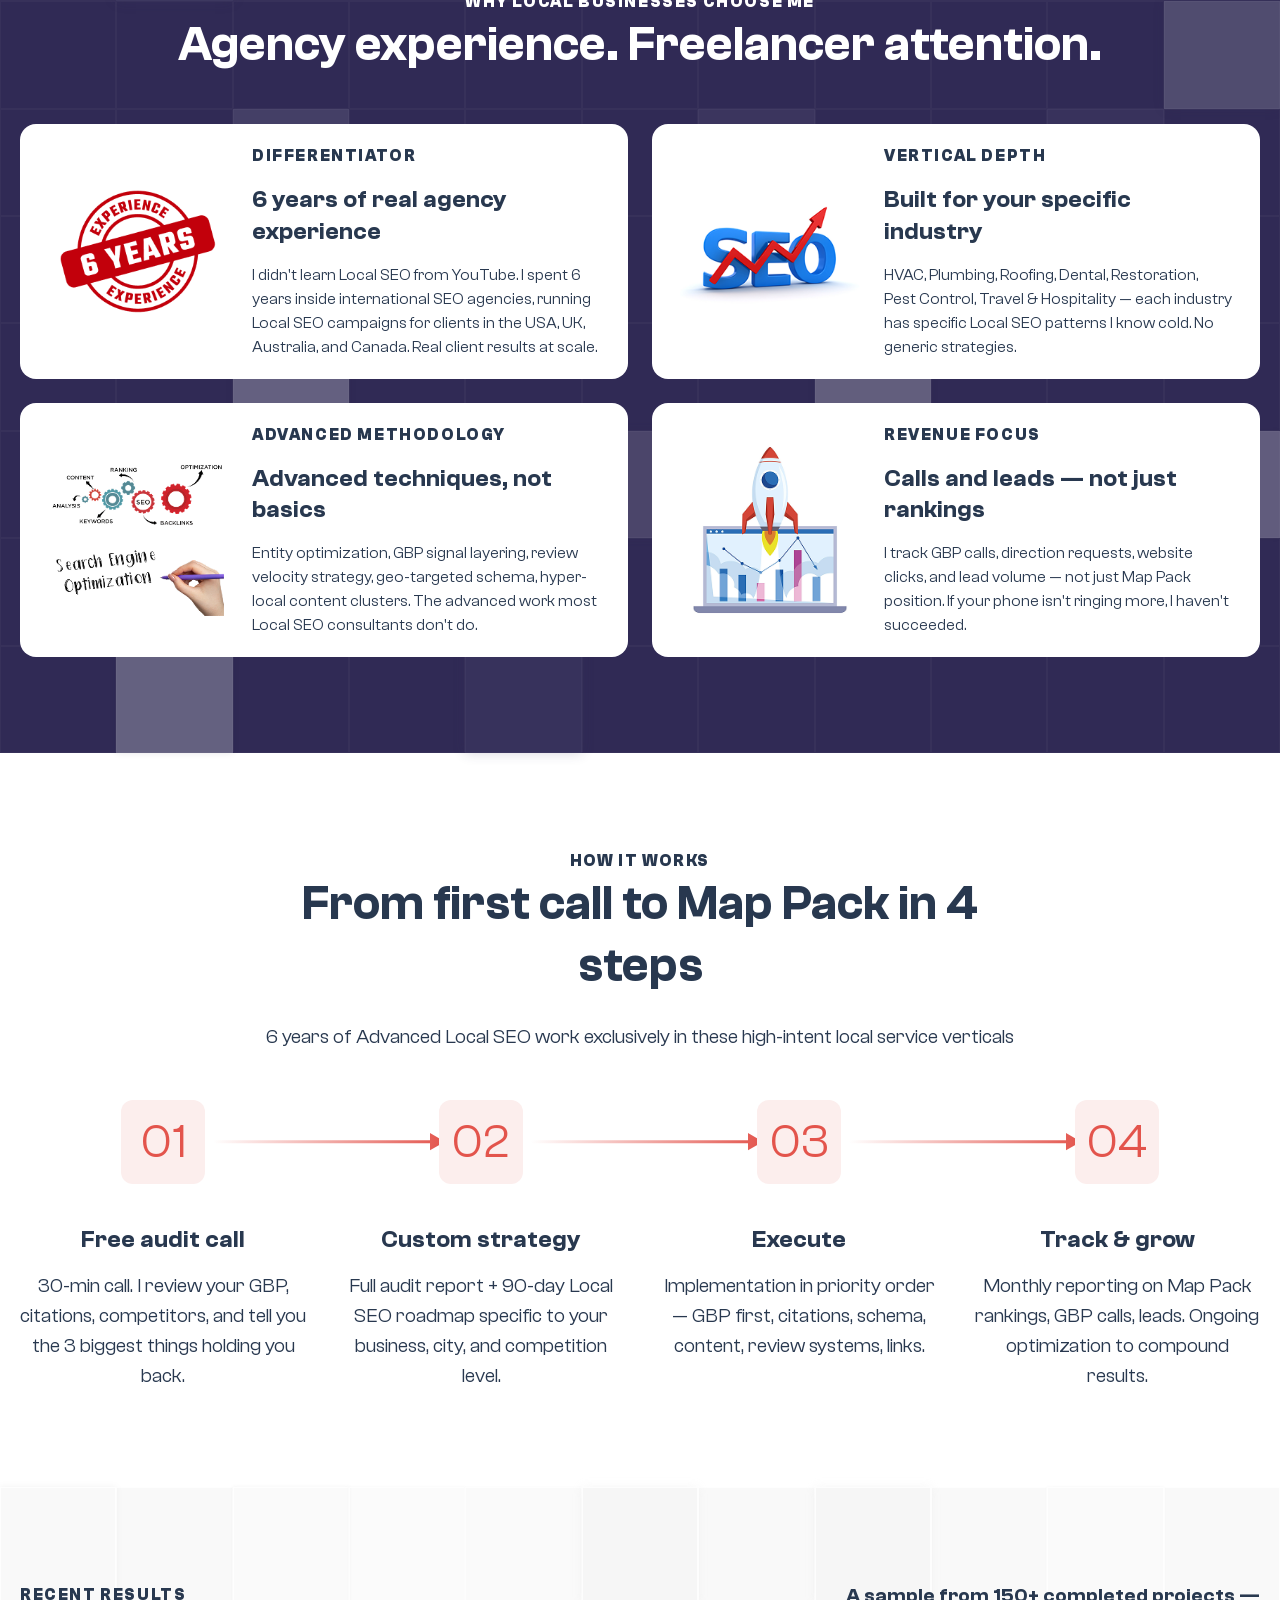
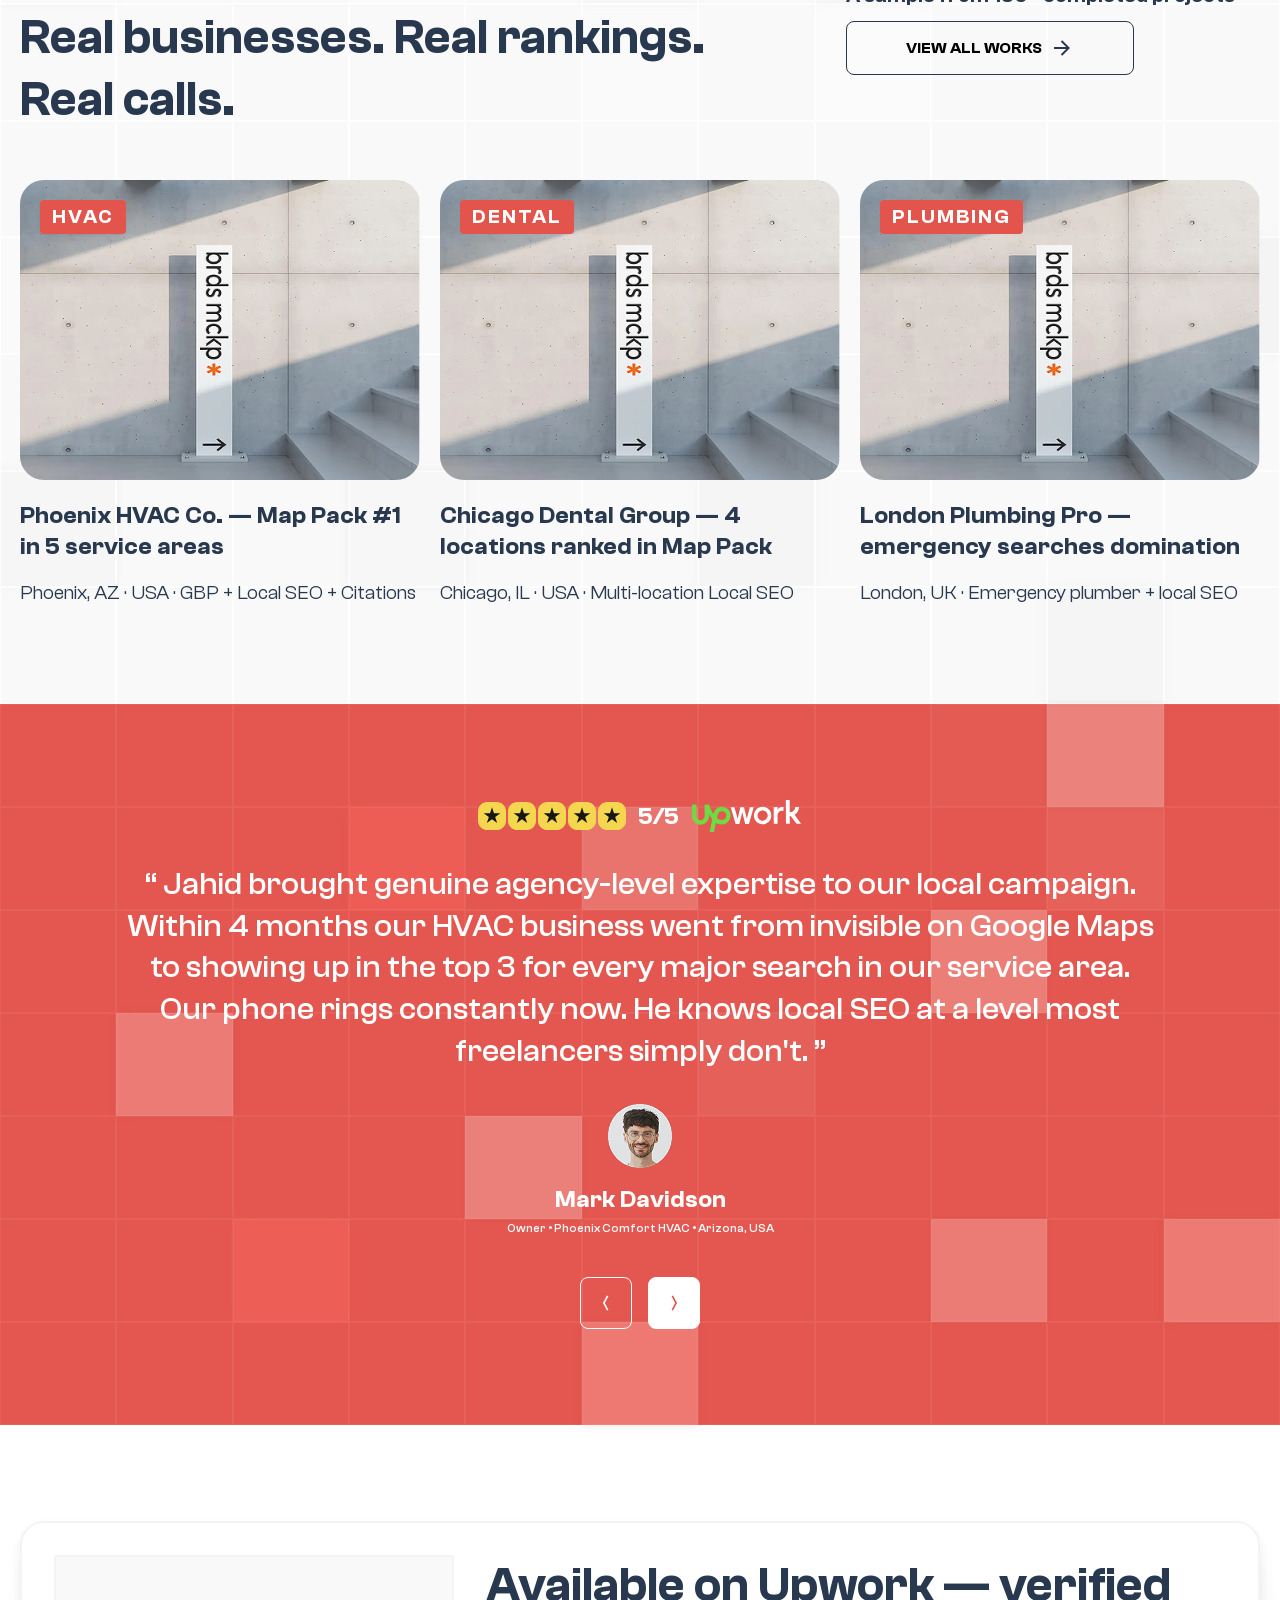
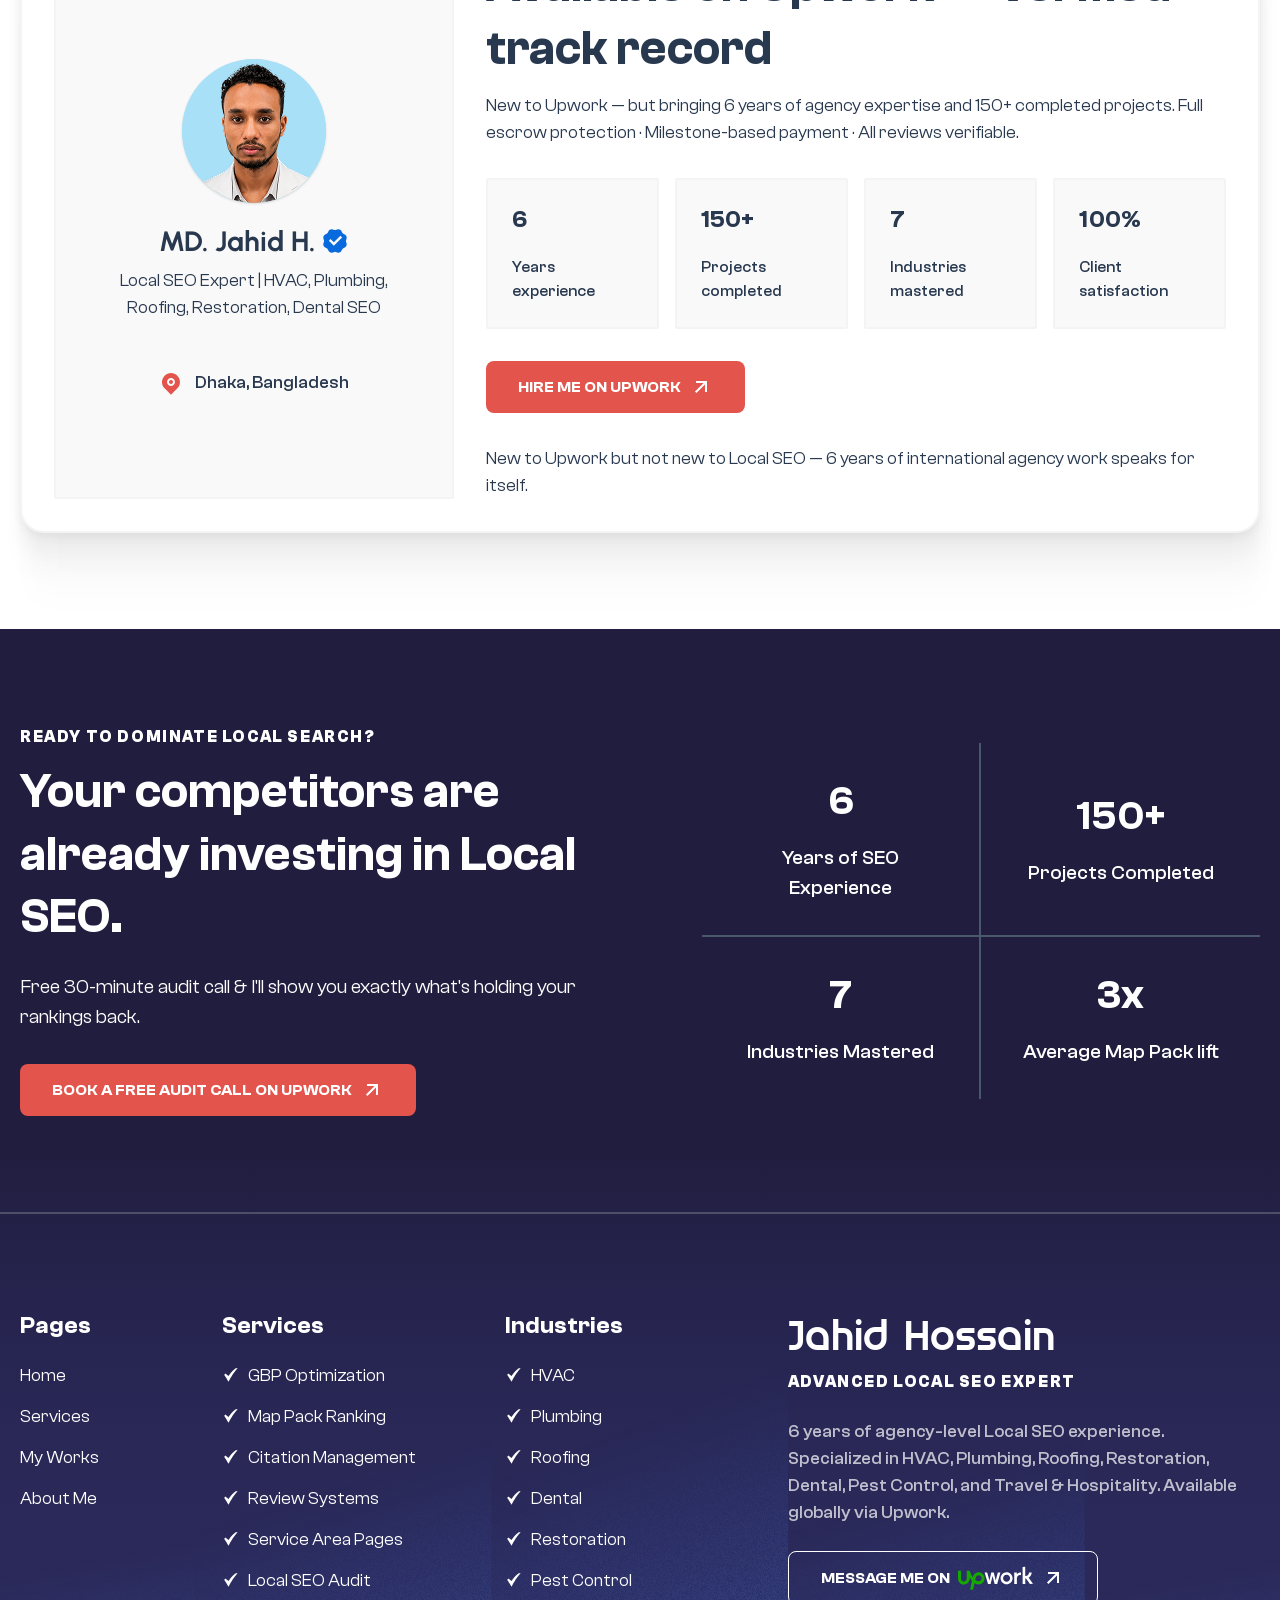
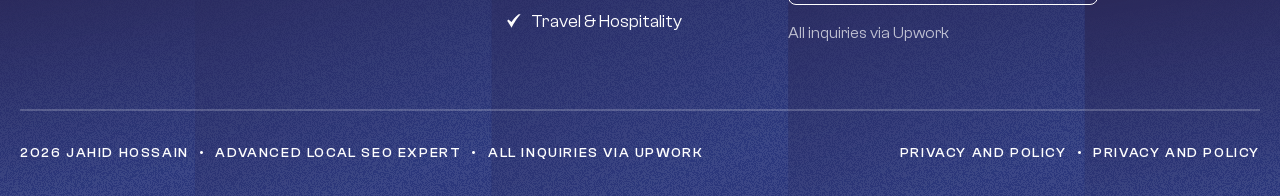
==== commit 7df7f74b: "case study page done" ====
--- a/index.html
+++ b/index.html
@@ -1053,7 +1053,7 @@
             <div id="works-grid" class="grid grid-cols-1 md:grid-cols-2 lg:grid-cols-3 gap-5 mt-5 md:mt-12">
 
                 <!-- Project card -->
-                <a href="#" class="flex flex-col group work-card">
+                <a href="case-study.html" class="flex flex-col group work-card">
 
                     <!-- Image Container -->
                     <div
@@ -1097,7 +1097,7 @@
                 </a>
 
                 <!-- Project card -->
-                <a href="#" class="flex flex-col group work-card">
+                <a href="case-study.html" class="flex flex-col group work-card">
 
                     <div
                         class="work-media relative w-full aspect-4/3 rounded-xl sm:rounded-2xl md:rounded-3xl overflow-hidden bg-slate-100 cursor-none mb-2 sm:mb-5">
@@ -1134,7 +1134,7 @@
                 </a>
 
                 <!-- Project card -->
-                <a href="#" class="flex flex-col group work-card">
+                <a href="case-study.html" class="flex flex-col group work-card">
 
                     <div
                         class="work-media relative w-full aspect-4/3 rounded-xl sm:rounded-2xl md:rounded-3xl overflow-hidden bg-slate-100 cursor-none mb-2 sm:mb-5">
